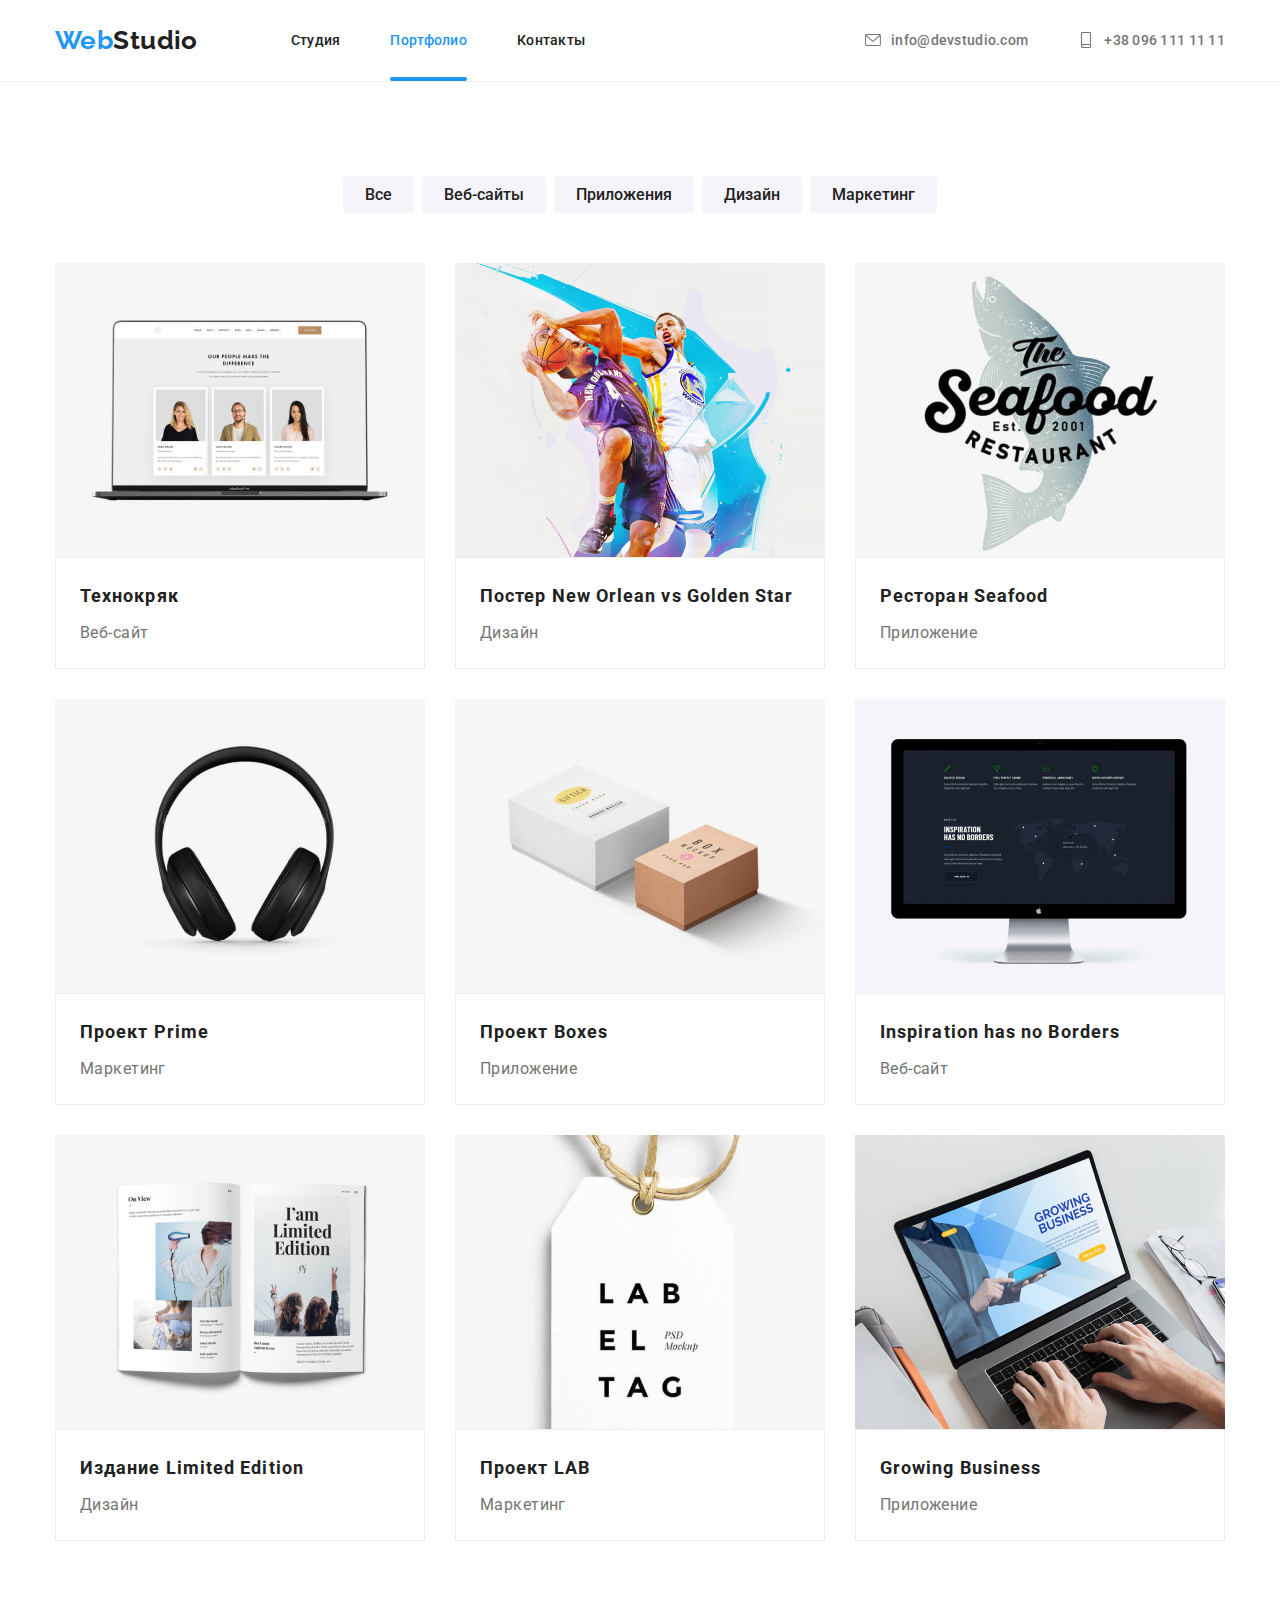
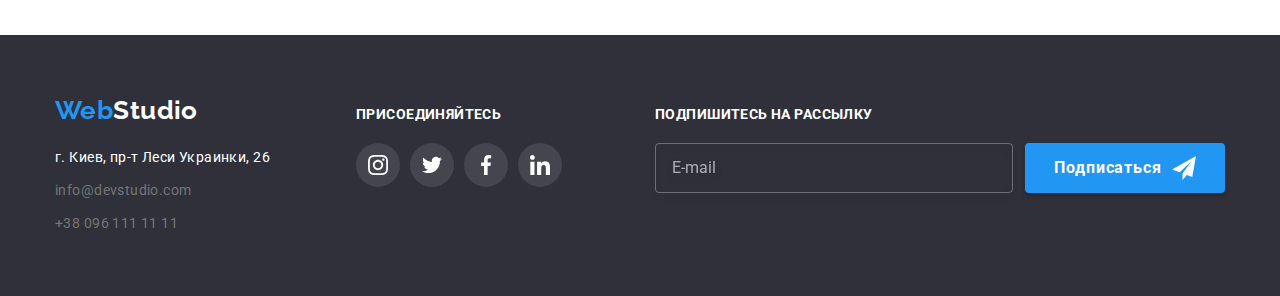
==== portfolio.html @ acbb009f "Prior work" ====
<!DOCTYPE html>
<html lang="ru">
<head>
    <meta charset="UTF-8">
    <meta http-equiv="X-UA-Compatible" content="IE=edge">
    <meta name="viewport" content="width=device-width, initial-scale=1.0">
    <link rel="stylesheet" href="https://cdnjs.cloudflare.com/ajax/libs/modern-normalize/1.0.0/modern-normalize.min.css" />
    <link href="https://fonts.googleapis.com/css2?family=Raleway:wght@700&family=Roboto:wght@400;500;700;900&display=swap" rel="stylesheet">
    <title> WebStudio - Portfolio </title>
    <link rel="stylesheet" href="./css/main.min.css" />
</head>
<body>
<!--Header-->
    <header class="section-header">
        <div class="header container">
            <nav class="navigation">
                <a class="navigation__logo" href="./index.html" lang="en">
                    <span class="navigation__logo--first">Web</span>Studio
                </a>
                <ul class="pages">
                    <li class="pages__item">
                        <a class="pages__link" href="./index.html"> Студия </a>
                    </li>
                    <li class="pages__item">
                        <a class="pages__link--active" href="./portfolio.html"> Портфолио </a>
                    </li>
                    <li class="pages__item">
                        <a class="pages__link" href=""> Контакты </a>
                    </li>
                </ul>
            </nav>
            <ul class="header-contacts">
                <li class="header-contacts__item">
                    <a class="header-contacts__link" href="mailto:info@devstudio.com">
                        <div class="header-contacts__thumb">
                            <svg class="header-contacts__icon">
                                <use href="./images/sprite.svg#envelope"></use>
                            </svg>
                        </div>
                        info@devstudio.com
                    </a>
                </li>
                <li class="header-contacts__item">
                    <a class="header-contacts__link" href="tel:+380961111111">
                        <div class="header-contacts__thumb">
                            <svg class="header-contacts__icon">
                                <use href="./images/sprite.svg#phone"></use>
                            </svg>
                        </div>
                        +38 096 111 11 11
                    </a>
                </li>
            </ul>
        </div>
    </header>
        <main>
<!--Filters-->
            <section class="section-filters">
                <div class="filters container">
                    <ul class="filters-list">
                        <li class="filters-list__item">
                            <button class="filters-list__button" type="button"> Все </button>
                        </li>
                        <li class="filters-list__item">
                            <button class="filters-list__button" type="button"> Веб-сайты </button>
                        </li>
                        <li class="filters-list__item">
                            <button class="filters-list__button" type="button"> Приложения </button>
                        </li>
                        <li class="filters-list__item">
                            <button class="filters-list__button" type="button"> Дизайн </button>
                        </li>
                        <li class="filters-list__item">
                            <button class="filters-list__button" type="button"> Маркетинг </button>
                        </li>
                    </ul>
<!--Examples-->
                    <h1 class="visually-hidden"> Наши работы </h1>
                    <ul class="examples-list">
                        <li class="examples-list__item">
                            <a class="examples-list__link" href="">
                                <div class="examples-list__img">
                                    <img src="./images/port1.jpg" alt="Пример веб-сайта">
                                    <p class="examples-list__explain"> Ресурс предлагает комплексные предложения с разным уровнем функционала и сервисов. Все это позволит посетителю получить
                                    исчерпывающие сведения о компании или частном лице. </p>
                                </div>
                                <div class="examples-list__text">
                                    <h2 class="examples-list__title"> Технокряк </h2>
                                    <p class="examples-list__sphere"> Веб-сайт </p>
                                </div>
                            </a>
                        </li>
                        <li class="examples-list__item">
                            <a class="examples-list__link" href="">
                                <div class="examples-list__img">
                                    <img src="./images/port2.jpg" alt="Пример веб-сайта">
                                    <p class="examples-list__explain"> Ресурс предлагает комплексные предложения с разным уровнем функционала и сервисов. Все это
                                        позволит посетителю получить исчерпывающие сведения о компании или частном лице. </p>
                                </div>
                                <div class="examples-list__text">
                                    <h2 class="examples-list__title"> Постер New Orlean vs Golden Star </h2>
                                    <p class="examples-list__sphere"> Дизайн </p>
                                </div>
                            </a>
                        </li>
                        <li class="examples-list__item">
                            <a class="examples-list__link" href="">
                                <div class="examples-list__img">
                                    <img src="./images/port3.jpg" alt="Пример веб-сайта">
                                    <p class="examples-list__explain"> Ресурс предлагает комплексные предложения с разным уровнем функционала и сервисов. Все это
                                        позволит посетителю получить исчерпывающие сведения о компании или частном лице. </p>
                                </div>
                                <div class="examples-list__text">
                                    <h2 class="examples-list__title"> Ресторан Seafood </h2>
                                    <p class="examples-list__sphere"> Приложение </p>
                                </div>
                            </a>
                        </li>
                        <li class="examples-list__item">
                            <a class="examples-list__link" href="">
                                <div class="examples-list__img">
                                    <img src="./images/port4.jpg" alt="Пример веб-сайта">
                                    <p class="examples-list__explain"> Ресурс предлагает комплексные предложения с разным уровнем функционала и сервисов. Все это
                                        позволит посетителю получить исчерпывающие сведения о компании или частном лице. </p>
                                </div>
                                <div class="examples-list__text">
                                    <h2 class="examples-list__title"> Проект Prime </h2>
                                    <p class="examples-list__sphere"> Маркетинг </p>
                                </div>
                            </a>
                        </li>
                        <li class="examples-list__item">
                            <a class="examples-list__link" href="">
                                <div class="examples-list__img">
                                    <img src="./images/port5.jpg" alt="Пример веб-сайта">
                                    <p class="examples-list__explain"> Ресурс предлагает комплексные предложения с разным уровнем функционала и сервисов. Все это
                                        позволит посетителю получить исчерпывающие сведения о компании или частном лице. </p>
                                </div>
                                <div class="examples-list__text">
                                    <h2 class="examples-list__title"> Проект Boxes </h2>
                                    <p class="examples-list__sphere"> Приложение </p>
                                </div>
                            </a>
                        </li>
                        <li class="examples-list__item">
                            <a class="examples-list__link" href="">
                                <div class="examples-list__img">
                                    <img src="./images/port6.jpg" alt="Пример веб-сайта">
                                    <p class="examples-list__explain"> Ресурс предлагает комплексные предложения с разным уровнем функционала и сервисов. Все это
                                        позволит посетителю получить исчерпывающие сведения о компании или частном лице. </p>
                                </div>
                                <div class="examples-list__text">
                                    <h2 class="examples-list__title"> Inspiration has no Borders </h2>
                                    <p class="examples-list__sphere"> Веб-сайт </p>
                                </div>
                            </a>
                        </li>
                        <li class="examples-list__item">
                            <a class="examples-list__link" href="">
                                <div class="examples-list__img">
                                    <img src="./images/port7.jpg" alt="Пример веб-сайта">
                                    <p class="examples-list__explain"> Ресурс предлагает комплексные предложения с разным уровнем функционала и сервисов. Все это
                                        позволит посетителю получить исчерпывающие сведения о компании или частном лице. </p>
                                </div>
                                <div class="examples-list__text">
                                    <h2 class="examples-list__title"> Издание Limited Edition </h2>
                                    <p class="examples-list__sphere"> Дизайн </p>
                                </div>
                            </a>
                        </li>
                        <li class="examples-list__item">
                            <a class="examples-list__link" href="">
                                <div class="examples-list__img">
                                    <img src="./images/port8.jpg" alt="Пример веб-сайта">
                                    <p class="examples-list__explain"> Ресурс предлагает комплексные предложения с разным уровнем функционала и сервисов. Все это
                                        позволит посетителю получить исчерпывающие сведения о компании или частном лице. </p>
                                </div>
                                <div class="examples-list__text">
                                    <h2 class="examples-list__title"> Проект LAB </h2>
                                    <p class="examples-list__sphere"> Маркетинг </p>
                                </div>
                            </a>
                        </li>
                        <li class="examples-list__item">
                            <a class="examples-list__link" href="">
                                <div class="examples-list__img">
                                    <img src="./images/port9.jpg" alt="Пример веб-сайта">
                                    <p class="examples-list__explain"> Ресурс предлагает комплексные предложения с разным уровнем функционала и сервисов. Все это
                                        позволит посетителю получить исчерпывающие сведения о компании или частном лице. </p>
                                </div>
                                <div class="examples-list__text">
                                    <h2 class="examples-list__title"> Growing Business </h2>
                                    <p class="examples-list__sphere"> Приложение </p>
                                </div>
                            </a>
                        </li>
                    </ul>
                </div>
            </section>
        </main>
<!--Footer-->
        <footer class="section-footer">
            <div class="footer container">
                <div class="footer-links">
                    <a class="footer-links__logo" href="./index.html" lang="en">
                        <span class="footer-links__logo--first">Web</span>Studio
                    </a>
                    <address class="addresses">
                        <ul class="addresses-list">
                            <li class="addresses-list__item">
                                <a class="addresses-list__phy-address" href="https://goo.gl/maps/mMr4c1XwCbGi9ZgB7"> г. Киев,
                                    пр-т Леси Украинки, 26 </a>
                            </li>
                            <li class="addresses-list__item">
                                <a class="addresses-list__address" href="mailto:info@devstudio.com"> info@devstudio.com </a>
                            </li>
                            <li class="addresses-list__item">
                                <a class="addresses-list__address" href="tel:+380961111111"> +38 096 111 11 11 </a>
                            </li>
                        </ul>
                    </address>
                </div>
                <div class="join">
                    <h2 class="join-title">
                        Присоединяйтесь
                    </h2>
                    <ul class="join-list">
                        <li class="join-list__item">
                            <a href="" class="join-list__link">
                                <svg class="join-list__icon" width="20px" height="20px">
                                    <use href="./images/sprite.svg#instagram-foot"></use>
                                </svg>
                            </a>
                        </li>
                        <li class="join-list__item">
                            <a href="" class="join-list__link">
                                <svg class="join-list__icon" width="20px" height="20px">
                                    <use href="./images/sprite.svg#twitter-foot"></use>
                                </svg>
                            </a>
                        </li>
                        <li class="join-list__item">
                            <a href="" class="join-list__link">
                                <svg class="join-list__icon" width="20px" height="20px">
                                    <use href="./images/sprite.svg#facebook-foot"></use>
                                </svg>
                            </a>
                        </li>
                        <li class="join-list__item">
                            <a href="" class="join-list__link">
                                <svg class="join-list__icon" width="20px" height="20px">
                                    <use href="./images/sprite.svg#linkedin-foot"></use>
                                </svg>
                            </a>
                        </li>
                    </ul>
                </div>
                <div class="subscribe">
                    <h2 class="subscribe-title">
                        Подпишитесь на рассылку
                    </h2>
                    <div class="subscribe-form">
                        <div class="subscribe-form__item">
                            <input class="subscribe-form__action" type="email" placeholder="E-mail">
                        </div>
                        <button class="subscribe-form__button" type="submit"> Подписаться </button>
                    </div>
                </div>
            </div>
        </footer>
</body>
</html>
---- css/main.min.css ----
body{font-family:"Roboto", sans-serif;color:#212121;background-color:#ffffff;font-size:14px;letter-spacing:0.03em}h1,h2,h3,h4,h5,h6,p,address{margin:0;padding:0}img{display:block;max-width:100%;height:auto}ul{list-style-type:none;margin:0;padding:0}a{text-decoration:none}.container{width:1200px;margin-left:auto;margin-right:auto;padding-left:15px;padding-right:15px}.visually-hidden{position:absolute;width:1px;height:1px;margin:-1px;border:0;padding:0;white-space:nowrap;-webkit-clip-path:inset(100%);clip-path:inset(100%);clip:rect(0 0 0 0);overflow:hidden}.section-header{border-bottom:1px #ececec solid}.header{display:-webkit-box;display:-ms-flexbox;display:flex;-webkit-box-align:center;-ms-flex-align:center;align-items:center}.navigation{display:-webkit-box;display:-ms-flexbox;display:flex;-webkit-box-align:center;-ms-flex-align:center;align-items:center;-webkit-box-pack:justify;-ms-flex-pack:justify;justify-content:space-between}.navigation__logo{font-family:"Raleway", sans-serif;font-weight:700;font-size:26px;line-height:1.2;color:#212121;margin-right:93px}.navigation__logo--first{color:#2196f3}.pages{font-weight:500;line-height:1.2;letter-spacing:0.02em;color:#212121;list-style-type:none;display:-webkit-box;display:-ms-flexbox;display:flex}.pages__item:not(:last-child){margin-right:50px}.pages__link{position:relative;display:block;color:#212121;padding:32px 0;-webkit-transition:color 250ms cubic-bezier(0.4, 0, 0.2, 1);transition:color 250ms cubic-bezier(0.4, 0, 0.2, 1)}.pages__link:hover,.pages__link:focus,.pages__link:active{color:#2196f3}.pages__link--active{position:relative;display:block;color:#2196f3;padding:32px 0;-webkit-transition:color 250ms cubic-bezier(0.4, 0, 0.2, 1);transition:color 250ms cubic-bezier(0.4, 0, 0.2, 1)}.pages__link--active::after{content:"";position:absolute;bottom:0;display:block;width:100%;height:4px;background:#2196f3;border-radius:2px}.header-contacts{display:-webkit-box;display:-ms-flexbox;display:flex;margin-left:auto;-webkit-box-align:center;-ms-flex-align:center;align-items:center}.header-contacts__item{display:-webkit-box;display:-ms-flexbox;display:flex}.header-contacts__item:not(:first-child){margin-left:50px}.header-contacts__link{display:-webkit-box;display:-ms-flexbox;display:flex;font-weight:500;line-height:1.2;letter-spacing:0.02em;color:#757575;text-decoration:none;list-style-type:none;-webkit-transition:color 250ms cubic-bezier(0.4, 0, 0.2, 1);transition:color 250ms cubic-bezier(0.4, 0, 0.2, 1)}.header-contacts__link:hover,.header-contacts__link:focus{color:#2196f3}.header-contacts__thumb{width:16px;height:16px;margin-right:10px}.header-contacts__icon{width:16px;height:16px;fill:#757575;-webkit-transition:fill 250ms cubic-bezier(0.4, 0, 0.2, 1);transition:fill 250ms cubic-bezier(0.4, 0, 0.2, 1)}.header-contacts__link:hover .header-contacts__icon,.header-contacts__link:focus .header-contacts__icon{fill:#2196f3}.section-hero{background:#2f303a;margin-left:auto;margin-right:auto;padding-top:200px;padding-bottom:200px;background-image:-webkit-gradient(linear, left top, right top, from(rgba(47,48,58,0.4)), to(rgba(47,48,58,0.4))),url(../images/hero_background.jpg);background-image:linear-gradient(to right, rgba(47,48,58,0.4), rgba(47,48,58,0.4)),url(../images/hero_background.jpg);background-repeat:no-repeat;background-size:cover;background-position:center;height:600px;max-width:1600px}.hero{text-align:center}.hero-title{font-weight:900;font-size:44px;width:696px;margin-left:auto;margin-right:auto;line-height:1.3;letter-spacing:0.06em;text-transform:uppercase;color:#fff;margin-bottom:30px}.hero-button{padding:10px 32px;font-weight:700;font-size:16px;line-height:1.8;text-align:center;letter-spacing:0.06em;-webkit-box-shadow:0px 4px 4px rgba(0,0,0,0.15);box-shadow:0px 4px 4px rgba(0,0,0,0.15);border-radius:4px;border:0;color:#fff;background:#2196f3;cursor:pointer;-webkit-transition:background-color 250ms cubic-bezier(0.4, 0, 0.2, 1);transition:background-color 250ms cubic-bezier(0.4, 0, 0.2, 1)}.hero-button:hover,.hero-button:focus{background-color:#188ce8}.section-advantages{padding-top:94px;padding-bottom:94px}.advantages{padding-bottom:0}.features{display:-webkit-box;display:-ms-flexbox;display:flex;-webkit-box-pack:justify;-ms-flex-pack:justify;justify-content:space-between}.features__title{font-weight:700;font-size:14px;line-height:1.1;text-transform:uppercase;color:#212121;margin-bottom:10px}.features__explain{line-height:1.7;color:#757575}.features__thumb{width:270px;height:120px;background:#f5f4fa;border-radius:4px;margin-bottom:30px;padding:25px 100px}.features__icon{width:70px;height:70px}.features__item{width:270px}.features__item:not(:last-child){margin-right:30px}.section-activities{padding-bottom:94px}.activities-title{font-weight:700;font-size:36px;line-height:1.2;text-align:center;color:#212121;margin-bottom:50px}.activities-examples{display:-webkit-box;display:-ms-flexbox;display:flex;-webkit-box-pack:justify;-ms-flex-pack:justify;justify-content:space-between;z-index:1}.activities-examples__thumb{position:relative;display:-webkit-box;display:-ms-flexbox;display:flex;-webkit-box-align:end;-ms-flex-align:end;align-items:flex-end}.activities-examples__text{position:absolute;left:0;bottom:0;display:-webkit-box;display:-ms-flexbox;display:flex;-webkit-box-align:center;-ms-flex-align:center;align-items:center;-webkit-box-pack:center;-ms-flex-pack:center;justify-content:center;width:100%;height:70px;font-weight:700;font-size:14px;line-height:1.14;text-align:center;text-transform:uppercase;color:#fff;background:rgba(47,48,58,0.8)}.section-team{background:#f5f4fa;padding-top:94px;padding-bottom:94px}.team-title{font-weight:700;font-size:36px;line-height:1.2;text-align:center;color:#212121;margin-bottom:50px}.team-list{display:-webkit-box;display:-ms-flexbox;display:flex;-webkit-box-pack:center;-ms-flex-pack:center;justify-content:center}.team-list__item{background:#fff;-webkit-box-shadow:0px 1px 3px rgba(0,0,0,0.12),0px 1px 1px rgba(0,0,0,0.14),0px 2px 1px rgba(0,0,0,0.2);box-shadow:0px 1px 3px rgba(0,0,0,0.12),0px 1px 1px rgba(0,0,0,0.14),0px 2px 1px rgba(0,0,0,0.2);border-radius:0px 0px 4px 4px;width:270px}.team-list__item:not(:last-child){margin-right:30px}.team-list__info{padding-top:30px;padding-bottom:30px}.team-list__name{font-weight:500;font-size:16px;line-height:1.2;text-align:center;color:#212121;margin-bottom:10px}.team-list__position{font-size:16px;line-height:1.2;text-align:center;color:#757575;margin-bottom:16px}.team-list__socials{display:-webkit-box;display:-ms-flexbox;display:flex;-webkit-box-pack:center;-ms-flex-pack:center;justify-content:center}.member-socials__item{width:44px;height:44px}.member-socials__item:not(:last-child){margin-right:10px}.member-socials__link{display:-webkit-box;display:-ms-flexbox;display:flex;width:44px;height:44px;border-radius:50%;-webkit-box-align:center;-ms-flex-align:center;align-items:center;-webkit-box-pack:center;-ms-flex-pack:center;justify-content:center;-webkit-transition:background-color 250ms cubic-bezier(0.4, 0, 0.2, 1);transition:background-color 250ms cubic-bezier(0.4, 0, 0.2, 1)}.member-socials__link:hover,.member-socials__link:focus{background-color:#2196f3}.member-socials__icon{fill:#afb1b8;-webkit-transition:fill 250ms cubic-bezier(0.4, 0, 0.2, 1);transition:fill 250ms cubic-bezier(0.4, 0, 0.2, 1)}.member-socials__link:hover .member-socials__icon,.member-socials__link:focus .member-socials__icon{fill:#fff}.section-clients{margin-left:auto;margin-right:auto;padding-top:94px;padding-bottom:94px}.clients-title{font-weight:700;font-size:36px;line-height:42px;text-align:center;color:#212121;margin-bottom:50px}.clients-list{display:-webkit-box;display:-ms-flexbox;display:flex}.clients-list__item{width:170px;height:92px;display:-webkit-box;display:-ms-flexbox;display:flex;-webkit-box-align:center;-ms-flex-align:center;align-items:center;-webkit-box-pack:center;-ms-flex-pack:center;justify-content:center}.clients-list__item:not(:last-child){margin-right:30px}.clients-list__link{display:-webkit-box;display:-ms-flexbox;display:flex;-webkit-box-align:center;-ms-flex-align:center;align-items:center;-webkit-box-pack:center;-ms-flex-pack:center;justify-content:center;width:100%;height:100%;border:1px solid #afb1b8;border-radius:4px;-webkit-transition:border-color 250ms cubic-bezier(0.4, 0, 0.2, 1);transition:border-color 250ms cubic-bezier(0.4, 0, 0.2, 1)}.clients-list__link:hover,.clients-list__link:focus{border-color:#2196f3;cursor:pointer}.clients-list__icon{width:106px;height:60px;fill:#afb1b8;-webkit-transition:fill 250ms cubic-bezier(0.4, 0, 0.2, 1);transition:fill 250ms cubic-bezier(0.4, 0, 0.2, 1)}.clients-list__link:hover .clients-list__icon,.clients-list__icon .clients-list__link:focus{fill:#2196f3}.section-footer{background:#2f303a;padding-top:60px;padding-bottom:60px}.footer{display:-webkit-box;display:-ms-flexbox;display:flex;-webkit-box-align:baseline;-ms-flex-align:baseline;align-items:baseline}.footer-links__logo{font-family:"Raleway", sans-serif;font-style:normal;font-weight:700;font-size:26px;line-height:1.2;color:#fff;text-decoration:none}.footer-links__logo--first{color:#2196f3}.addresses{font-style:normal;margin-top:20px;width:231px}.addresses-list__item:not(:last-child){margin-bottom:9px}.addresses-list__phy-address{line-height:1.7;color:#fff;-webkit-transition:color 250ms cubic-bezier(0.4, 0, 0.2, 1);transition:color 250ms cubic-bezier(0.4, 0, 0.2, 1)}.addresses-list__phy-address:hover,.addresses-list__phy-address:focus{color:#2196f3}.addresses-list__address{line-height:1.7;color:#757575;-webkit-transition:color 250ms cubic-bezier(0.4, 0, 0.2, 1);transition:color 250ms cubic-bezier(0.4, 0, 0.2, 1)}.addresses-list__address:hover,.addresses-list__address:focus{color:#2196f3}.join{margin-left:70px}.join-title{color:#fff;font-weight:700;font-size:14px;line-height:1.14;text-transform:uppercase}.join-list{display:-webkit-box;display:-ms-flexbox;display:flex;-webkit-box-align:center;-ms-flex-align:center;align-items:center;margin-top:20px}.join-list__item:not(:last-child){margin-right:10px}.join-list__link{display:-webkit-box;display:-ms-flexbox;display:flex;-webkit-box-align:center;-ms-flex-align:center;align-items:center;-webkit-box-pack:center;-ms-flex-pack:center;justify-content:center;width:44px;height:44px;background:rgba(255,255,255,0.1);border-radius:50%;-webkit-transition:background-color 250ms cubic-bezier(0.4, 0, 0.2, 1);transition:background-color 250ms cubic-bezier(0.4, 0, 0.2, 1)}.join-list__link:hover,.join-list__link:focus{background-color:#2196f3}.subscribe{margin-left:auto}.subscribe-title{margin-bottom:20px;color:#fff;font-weight:700;font-size:14px;line-height:1.14;text-transform:uppercase}.subscribe-form{display:-webkit-box;display:-ms-flexbox;display:flex}.subscribe-form__action{width:358px;height:50px;padding:15px 16px;color:#fff;border:1px solid rgba(255,255,255,0.3);-webkit-filter:drop-shadow(0px 4px 4px rgba(0,0,0,0.15));filter:drop-shadow(0px 4px 4px rgba(0,0,0,0.15));border-radius:4px;background-color:transparent;-webkit-transition:border-color 250ms cubic-bezier(0.4, 0, 0.2, 1);transition:border-color 250ms cubic-bezier(0.4, 0, 0.2, 1)}.subscribe-form__action:hover,.subscribe-form__action:focus{outline:none;border-color:#fff}.subscribe-form__action::-webkit-input-placeholder{font-weight:400;font-size:16px;line-height:1.25;color:rgba(255,255,255,0.6)}.subscribe-form__action:-ms-input-placeholder{font-weight:400;font-size:16px;line-height:1.25;color:rgba(255,255,255,0.6)}.subscribe-form__action::-ms-input-placeholder{font-weight:400;font-size:16px;line-height:1.25;color:rgba(255,255,255,0.6)}.subscribe-form__action::placeholder{font-weight:400;font-size:16px;line-height:1.25;color:rgba(255,255,255,0.6)}.subscribe-form__button{display:-webkit-box;display:-ms-flexbox;display:flex;-webkit-box-align:center;-ms-flex-align:center;align-items:center;-webkit-box-pack:center;-ms-flex-pack:center;justify-content:center;width:200px;margin-left:12px;font-weight:700;cursor:pointer;font-size:16px;line-height:1.87;letter-spacing:0.06em;color:#fff;background:#2196f3;-webkit-box-shadow:0px 4px 4px rgba(0,0,0,0.15);box-shadow:0px 4px 4px rgba(0,0,0,0.15);border-radius:4px;border-color:transparent;-webkit-transition:background-color 250ms cubic-bezier(0.4, 0, 0.2, 1);transition:background-color 250ms cubic-bezier(0.4, 0, 0.2, 1)}.subscribe-form__button::after{content:"";width:24px;height:24px;margin-left:10px;background-image:url(../images/subscribe-icon.svg)}.subscribe-form__button:hover,.subscribe-form__button:focus{background-color:#188ce8}.section-filters{padding-top:94px;padding-bottom:94px}.filters-list{display:-webkit-box;display:-ms-flexbox;display:flex;-webkit-box-pack:center;-ms-flex-pack:center;justify-content:center;margin-bottom:50px}.filters-list__item:not(:last-child){margin-right:8px}.filters-list__button{background:#f5f4fa;border-radius:4px;cursor:pointer;width:auto;font-weight:500;font-size:16px;line-height:1.6;text-align:center;color:#212121;padding:6px 22px;border:0;display:block;-webkit-transition:background-color 250ms cubic-bezier(0.4, 0, 0.2, 1),color 250ms cubic-bezier(0.4, 0, 0.2, 1),-webkit-box-shadow 250ms cubic-bezier(0.4, 0, 0.2, 1);transition:background-color 250ms cubic-bezier(0.4, 0, 0.2, 1),color 250ms cubic-bezier(0.4, 0, 0.2, 1),-webkit-box-shadow 250ms cubic-bezier(0.4, 0, 0.2, 1);transition:background-color 250ms cubic-bezier(0.4, 0, 0.2, 1),color 250ms cubic-bezier(0.4, 0, 0.2, 1),box-shadow 250ms cubic-bezier(0.4, 0, 0.2, 1);transition:background-color 250ms cubic-bezier(0.4, 0, 0.2, 1),color 250ms cubic-bezier(0.4, 0, 0.2, 1),box-shadow 250ms cubic-bezier(0.4, 0, 0.2, 1),-webkit-box-shadow 250ms cubic-bezier(0.4, 0, 0.2, 1)}.filters-list__button:hover,.filters-list__button:focus{background-color:#2196f3;color:#fff;-webkit-box-shadow:0px 3px 1px rgba(0,0,0,0.1),0px 1px 2px rgba(0,0,0,0.08),0px 2px 2px rgba(0,0,0,0.12);box-shadow:0px 3px 1px rgba(0,0,0,0.1),0px 1px 2px rgba(0,0,0,0.08),0px 2px 2px rgba(0,0,0,0.12)}.examples-list{padding:0;margin:0;list-style:none;display:-webkit-box;display:-ms-flexbox;display:flex;-ms-flex-wrap:wrap;flex-wrap:wrap;margin-right:calc(-1 * 30px);margin-bottom:calc(-1 * 30px)}.examples-list__item{background:#fff;-ms-flex-preferred-size:calc(100% / 3 - 30px);flex-basis:calc(100% / 3 - 30px);margin-right:30px;margin-bottom:30px}.examples-list__title{font-weight:700;font-size:18px;line-height:2;letter-spacing:0.06em;color:#212121;margin-bottom:4px}.examples-list__sphere{font-size:16px;line-height:1.87;color:#757575}.examples-list__img{display:block;position:relative;overflow:hidden}.examples-list__text{padding:20px 24px;border:1px solid #eeeeee}.examples-list__link{display:inline-block}.examples-list__link:hover,.examples-list__link:focus{-webkit-box-shadow:0px 1px 1px rgba(0,0,0,0.12),0px 4px 4px rgba(0,0,0,0.06),1px 4px 6px rgba(0,0,0,0.16);box-shadow:0px 1px 1px rgba(0,0,0,0.12),0px 4px 4px rgba(0,0,0,0.06),1px 4px 6px rgba(0,0,0,0.16)}.examples-list__explain{position:absolute;display:inline-block;width:100%;height:100%;padding:63px 24px;font-weight:400;font-size:18px;line-height:28px;color:#fff;opacity:0;-webkit-transition:opacity 250ms cubic-bezier(0.4, 0, 0.2, 1),background-color 250ms cubic-bezier(0.4, 0, 0.2, 1),-webkit-transform 250ms cubic-bezier(0.4, 0, 0.2, 1);transition:opacity 250ms cubic-bezier(0.4, 0, 0.2, 1),background-color 250ms cubic-bezier(0.4, 0, 0.2, 1),-webkit-transform 250ms cubic-bezier(0.4, 0, 0.2, 1);transition:opacity 250ms cubic-bezier(0.4, 0, 0.2, 1),background-color 250ms cubic-bezier(0.4, 0, 0.2, 1),transform 250ms cubic-bezier(0.4, 0, 0.2, 1);transition:opacity 250ms cubic-bezier(0.4, 0, 0.2, 1),background-color 250ms cubic-bezier(0.4, 0, 0.2, 1),transform 250ms cubic-bezier(0.4, 0, 0.2, 1),-webkit-transform 250ms cubic-bezier(0.4, 0, 0.2, 1)}.examples-list__link:hover .examples-list__explain,.examples-list__link:focus .examples-list__explain{opacity:1;background-color:rgba(33,150,243,0.9);-webkit-transform:translateY(-100%);transform:translateY(-100%)}.backdrop{position:fixed;top:0;left:0;width:100%;height:100%;background:rgba(0,0,0,0.2);z-index:2;-webkit-transition:250ms cubic-bezier(0.4, 0, 0.2, 1);transition:250ms cubic-bezier(0.4, 0, 0.2, 1)}.backdrop.is-hidden{opacity:0;pointer-events:none}.modal{position:absolute;top:50%;left:50%;display:-webkit-box;display:-ms-flexbox;display:flex;-webkit-box-pack:center;-ms-flex-pack:center;justify-content:center;-webkit-transform:translate(-50%, -50%);transform:translate(-50%, -50%);width:528px;height:581px;padding:40px;background:#fff;-webkit-box-shadow:0px 1px 3px rgba(0,0,0,0.12),0px 1px 1px rgba(0,0,0,0.14),0px 2px 1px rgba(0,0,0,0.2);box-shadow:0px 1px 3px rgba(0,0,0,0.12),0px 1px 1px rgba(0,0,0,0.14),0px 2px 1px rgba(0,0,0,0.2);border-radius:4px}.modal-close{position:absolute;top:8px;right:8px;display:-webkit-box;display:-ms-flexbox;display:flex;width:30px;height:30px;-webkit-box-align:center;-ms-flex-align:center;align-items:center;-webkit-box-pack:center;-ms-flex-pack:center;justify-content:center;padding:0;background:#fff;border:1px solid rgba(0,0,0,0.1);border-radius:50%;cursor:pointer}.modal-close__icon{width:18px;height:18px;fill:#000000;-webkit-transition:fill 250ms cubic-bezier(0.4, 0, 0.2, 1);transition:fill 250ms cubic-bezier(0.4, 0, 0.2, 1)}.modal-close:hover .modal-close__icon,.modal-close:focus .modal-close__icon{fill:#2196f3}.modal-form__title{margin-bottom:12px;font-weight:700;font-size:20px;line-height:23px;text-align:center;color:#212121}.modal-form__list{margin-bottom:30px}.modal-form__label{margin-bottom:4px;font-weight:400;font-size:12px;line-height:14px;letter-spacing:0.01em;color:#757575}.modal-form__field{position:relative}.modal-form__item{display:-webkit-box;display:-ms-flexbox;display:flex;-webkit-box-orient:vertical;-webkit-box-direction:normal;-ms-flex-direction:column;flex-direction:column;margin-bottom:10px}.modal-form__item.comment{margin-bottom:20px}.modal-form__input{padding:12px 42px;height:40px;width:100%;border:1px solid rgba(33,33,33,0.2);border-radius:4px;-webkit-transition:border-color 250ms cubic-bezier(0.4, 0, 0.2, 1);transition:border-color 250ms cubic-bezier(0.4, 0, 0.2, 1)}.modal-form__input:hover,.modal-form__input:focus{outline:none;border-color:#2196f3}.modal-form__icon{position:absolute;width:18px;height:18px;left:12px;top:50%;-webkit-transform:translateY(-50%);transform:translateY(-50%);-webkit-transition:fill 250ms cubic-bezier(0.4, 0, 0.2, 1);transition:fill 250ms cubic-bezier(0.4, 0, 0.2, 1)}.modal-form__item:focus-within .modal-form__icon,.modal-form__item:hover .modal-form__icon{fill:#2196f3}.modal-form__textarea{resize:none;width:100%;height:120px;padding:12px 16px;border:1px solid rgba(33,33,33,0.2);border-radius:4px;-webkit-transition:border-color 250ms cubic-bezier(0.4, 0, 0.2, 1);transition:border-color 250ms cubic-bezier(0.4, 0, 0.2, 1)}.modal-form__textarea:hover,.modal-form__textarea:focus{outline:none;border-color:#2196f3}.modal-form__textarea::-webkit-input-placeholder{font-weight:400;font-size:12px;line-height:14px;letter-spacing:0.01em;color:rgba(117,117,117,0.5)}.modal-form__textarea:-ms-input-placeholder{font-weight:400;font-size:12px;line-height:14px;letter-spacing:0.01em;color:rgba(117,117,117,0.5)}.modal-form__textarea::-ms-input-placeholder{font-weight:400;font-size:12px;line-height:14px;letter-spacing:0.01em;color:rgba(117,117,117,0.5)}.modal-form__textarea::placeholder{font-weight:400;font-size:12px;line-height:14px;letter-spacing:0.01em;color:rgba(117,117,117,0.5)}.modal-permition{display:-webkit-box;display:-ms-flexbox;display:flex;-webkit-box-align:center;-ms-flex-align:center;align-items:center}.modal-permition__label{display:-webkit-box;display:-ms-flexbox;display:flex;-webkit-box-align:center;-ms-flex-align:center;align-items:center;cursor:pointer}.modal-permition__checkbox{position:absolute;-webkit-appearance:none;-moz-appearance:none;appearance:none}.modal-permition__policy{margin-left:7px;font-weight:400;font-size:14px;line-height:24px;color:#757575}.modal-permition__link{color:#2196f3;text-decoration:underline}.modal-permition__icon{display:block;width:16px;height:15px;border:2px solid #212121;border-radius:2px;cursor:pointer;-webkit-transition:border-color 250ms cubic-bezier(0.4, 0, 0.2, 1);transition:border-color 250ms cubic-bezier(0.4, 0, 0.2, 1)}.modal-permition__checkbox:hover+.modal-permition__icon,.modal-permition__checkbox:focus+.modal-permition__icon{border-color:#2196f3}.modal-permition__checkbox:checked+.modal-permition__icon{background-color:#2196f3;background-image:url(../images/checkbox-icon.svg);background-repeat:no-repeat;background-position:center;background-size:contain;background-origin:border-box;border-color:transparent}.modal-submit{display:-webkit-box;display:-ms-flexbox;display:flex;-webkit-box-align:center;-ms-flex-align:center;align-items:center;-webkit-box-pack:center;-ms-flex-pack:center;justify-content:center;margin-left:auto;margin-right:auto;padding:0;width:200px;height:50px;cursor:pointer;background:#2196f3;-webkit-box-shadow:0px 4px 4px rgba(0,0,0,0.15);box-shadow:0px 4px 4px rgba(0,0,0,0.15);border-radius:4px;border-color:transparent;font-weight:700;font-size:16px;line-height:30px;letter-spacing:0.06em;color:#fff;-webkit-transition:background-color 250ms cubic-bezier(0.4, 0, 0.2, 1);transition:background-color 250ms cubic-bezier(0.4, 0, 0.2, 1)}.modal-submit:hover,.modal-submit:focus{background-color:#188ce8}
/*# sourceMappingURL=main.min.css.map */
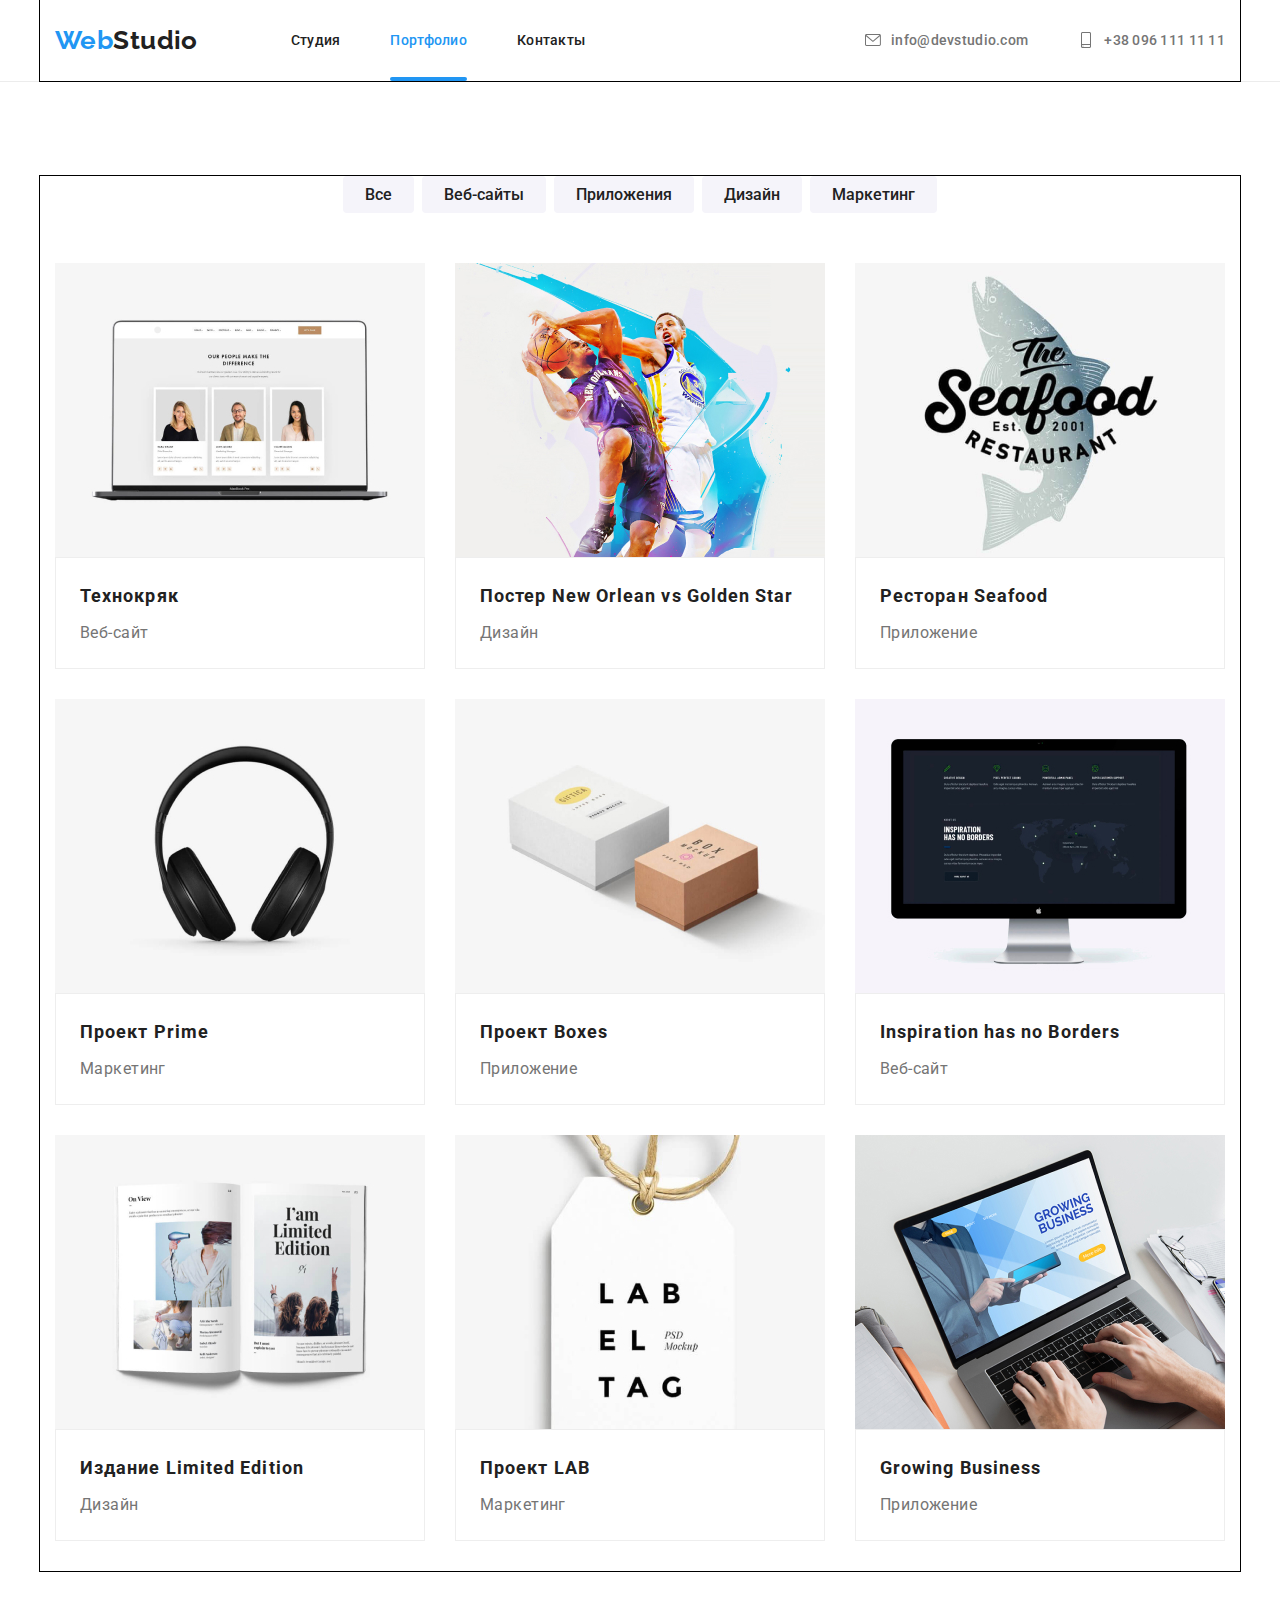
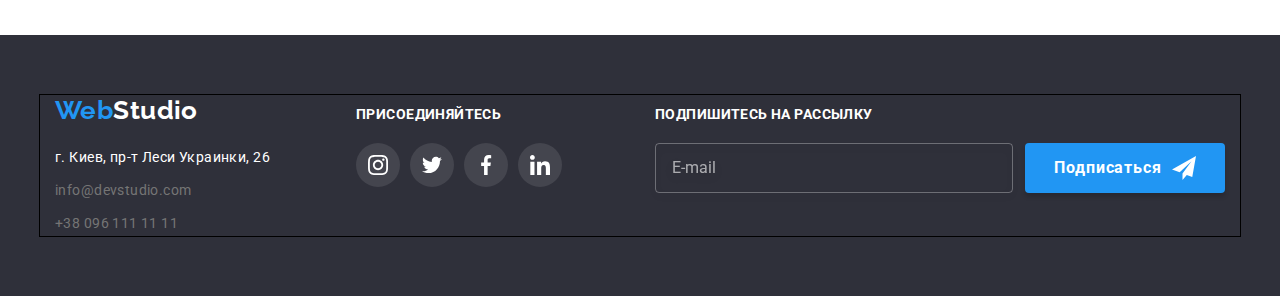
==== commit ea39fb47: "start of adoptation" ====
--- a/portfolio.html
+++ b/portfolio.html
@@ -6,8 +6,9 @@
     <meta name="viewport" content="width=device-width, initial-scale=1.0">
     <link rel="stylesheet" href="https://cdnjs.cloudflare.com/ajax/libs/modern-normalize/1.0.0/modern-normalize.min.css" />
     <link href="https://fonts.googleapis.com/css2?family=Raleway:wght@700&family=Roboto:wght@400;500;700;900&display=swap" rel="stylesheet">
+    <link rel="stylesheet" href="./css/main.min.css" />
+    <meta name="viewport" content="width=device-width, initial-scale=1.0" />
     <title> WebStudio - Portfolio </title>
-    <link rel="stylesheet" href="./css/main.min.css" />
 </head>
 <body>
 <!--Header-->
--- a/css/main.min.css
+++ b/css/main.min.css
@@ -1,2 +1,2 @@
-body{font-family:"Roboto", sans-serif;color:#212121;background-color:#ffffff;font-size:14px;letter-spacing:0.03em}h1,h2,h3,h4,h5,h6,p,address{margin:0;padding:0}img{display:block;max-width:100%;height:auto}ul{list-style-type:none;margin:0;padding:0}a{text-decoration:none}.container{width:1200px;margin-left:auto;margin-right:auto;padding-left:15px;padding-right:15px}.visually-hidden{position:absolute;width:1px;height:1px;margin:-1px;border:0;padding:0;white-space:nowrap;-webkit-clip-path:inset(100%);clip-path:inset(100%);clip:rect(0 0 0 0);overflow:hidden}.section-header{border-bottom:1px #ececec solid}.header{display:-webkit-box;display:-ms-flexbox;display:flex;-webkit-box-align:center;-ms-flex-align:center;align-items:center}.navigation{display:-webkit-box;display:-ms-flexbox;display:flex;-webkit-box-align:center;-ms-flex-align:center;align-items:center;-webkit-box-pack:justify;-ms-flex-pack:justify;justify-content:space-between}.navigation__logo{font-family:"Raleway", sans-serif;font-weight:700;font-size:26px;line-height:1.2;color:#212121;margin-right:93px}.navigation__logo--first{color:#2196f3}.pages{font-weight:500;line-height:1.2;letter-spacing:0.02em;color:#212121;list-style-type:none;display:-webkit-box;display:-ms-flexbox;display:flex}.pages__item:not(:last-child){margin-right:50px}.pages__link{position:relative;display:block;color:#212121;padding:32px 0;-webkit-transition:color 250ms cubic-bezier(0.4, 0, 0.2, 1);transition:color 250ms cubic-bezier(0.4, 0, 0.2, 1)}.pages__link:hover,.pages__link:focus,.pages__link:active{color:#2196f3}.pages__link--active{position:relative;display:block;color:#2196f3;padding:32px 0;-webkit-transition:color 250ms cubic-bezier(0.4, 0, 0.2, 1);transition:color 250ms cubic-bezier(0.4, 0, 0.2, 1)}.pages__link--active::after{content:"";position:absolute;bottom:0;display:block;width:100%;height:4px;background:#2196f3;border-radius:2px}.header-contacts{display:-webkit-box;display:-ms-flexbox;display:flex;margin-left:auto;-webkit-box-align:center;-ms-flex-align:center;align-items:center}.header-contacts__item{display:-webkit-box;display:-ms-flexbox;display:flex}.header-contacts__item:not(:first-child){margin-left:50px}.header-contacts__link{display:-webkit-box;display:-ms-flexbox;display:flex;font-weight:500;line-height:1.2;letter-spacing:0.02em;color:#757575;text-decoration:none;list-style-type:none;-webkit-transition:color 250ms cubic-bezier(0.4, 0, 0.2, 1);transition:color 250ms cubic-bezier(0.4, 0, 0.2, 1)}.header-contacts__link:hover,.header-contacts__link:focus{color:#2196f3}.header-contacts__thumb{width:16px;height:16px;margin-right:10px}.header-contacts__icon{width:16px;height:16px;fill:#757575;-webkit-transition:fill 250ms cubic-bezier(0.4, 0, 0.2, 1);transition:fill 250ms cubic-bezier(0.4, 0, 0.2, 1)}.header-contacts__link:hover .header-contacts__icon,.header-contacts__link:focus .header-contacts__icon{fill:#2196f3}.section-hero{background:#2f303a;margin-left:auto;margin-right:auto;padding-top:200px;padding-bottom:200px;background-image:-webkit-gradient(linear, left top, right top, from(rgba(47,48,58,0.4)), to(rgba(47,48,58,0.4))),url(../images/hero_background.jpg);background-image:linear-gradient(to right, rgba(47,48,58,0.4), rgba(47,48,58,0.4)),url(../images/hero_background.jpg);background-repeat:no-repeat;background-size:cover;background-position:center;height:600px;max-width:1600px}.hero{text-align:center}.hero-title{font-weight:900;font-size:44px;width:696px;margin-left:auto;margin-right:auto;line-height:1.3;letter-spacing:0.06em;text-transform:uppercase;color:#fff;margin-bottom:30px}.hero-button{padding:10px 32px;font-weight:700;font-size:16px;line-height:1.8;text-align:center;letter-spacing:0.06em;-webkit-box-shadow:0px 4px 4px rgba(0,0,0,0.15);box-shadow:0px 4px 4px rgba(0,0,0,0.15);border-radius:4px;border:0;color:#fff;background:#2196f3;cursor:pointer;-webkit-transition:background-color 250ms cubic-bezier(0.4, 0, 0.2, 1);transition:background-color 250ms cubic-bezier(0.4, 0, 0.2, 1)}.hero-button:hover,.hero-button:focus{background-color:#188ce8}.section-advantages{padding-top:94px;padding-bottom:94px}.advantages{padding-bottom:0}.features{display:-webkit-box;display:-ms-flexbox;display:flex;-webkit-box-pack:justify;-ms-flex-pack:justify;justify-content:space-between}.features__title{font-weight:700;font-size:14px;line-height:1.1;text-transform:uppercase;color:#212121;margin-bottom:10px}.features__explain{line-height:1.7;color:#757575}.features__thumb{width:270px;height:120px;background:#f5f4fa;border-radius:4px;margin-bottom:30px;padding:25px 100px}.features__icon{width:70px;height:70px}.features__item{width:270px}.features__item:not(:last-child){margin-right:30px}.section-activities{padding-bottom:94px}.activities-title{font-weight:700;font-size:36px;line-height:1.2;text-align:center;color:#212121;margin-bottom:50px}.activities-examples{display:-webkit-box;display:-ms-flexbox;display:flex;-webkit-box-pack:justify;-ms-flex-pack:justify;justify-content:space-between;z-index:1}.activities-examples__thumb{position:relative;display:-webkit-box;display:-ms-flexbox;display:flex;-webkit-box-align:end;-ms-flex-align:end;align-items:flex-end}.activities-examples__text{position:absolute;left:0;bottom:0;display:-webkit-box;display:-ms-flexbox;display:flex;-webkit-box-align:center;-ms-flex-align:center;align-items:center;-webkit-box-pack:center;-ms-flex-pack:center;justify-content:center;width:100%;height:70px;font-weight:700;font-size:14px;line-height:1.14;text-align:center;text-transform:uppercase;color:#fff;background:rgba(47,48,58,0.8)}.section-team{background:#f5f4fa;padding-top:94px;padding-bottom:94px}.team-title{font-weight:700;font-size:36px;line-height:1.2;text-align:center;color:#212121;margin-bottom:50px}.team-list{display:-webkit-box;display:-ms-flexbox;display:flex;-webkit-box-pack:center;-ms-flex-pack:center;justify-content:center}.team-list__item{background:#fff;-webkit-box-shadow:0px 1px 3px rgba(0,0,0,0.12),0px 1px 1px rgba(0,0,0,0.14),0px 2px 1px rgba(0,0,0,0.2);box-shadow:0px 1px 3px rgba(0,0,0,0.12),0px 1px 1px rgba(0,0,0,0.14),0px 2px 1px rgba(0,0,0,0.2);border-radius:0px 0px 4px 4px;width:270px}.team-list__item:not(:last-child){margin-right:30px}.team-list__info{padding-top:30px;padding-bottom:30px}.team-list__name{font-weight:500;font-size:16px;line-height:1.2;text-align:center;color:#212121;margin-bottom:10px}.team-list__position{font-size:16px;line-height:1.2;text-align:center;color:#757575;margin-bottom:16px}.team-list__socials{display:-webkit-box;display:-ms-flexbox;display:flex;-webkit-box-pack:center;-ms-flex-pack:center;justify-content:center}.member-socials__item{width:44px;height:44px}.member-socials__item:not(:last-child){margin-right:10px}.member-socials__link{display:-webkit-box;display:-ms-flexbox;display:flex;width:44px;height:44px;border-radius:50%;-webkit-box-align:center;-ms-flex-align:center;align-items:center;-webkit-box-pack:center;-ms-flex-pack:center;justify-content:center;-webkit-transition:background-color 250ms cubic-bezier(0.4, 0, 0.2, 1);transition:background-color 250ms cubic-bezier(0.4, 0, 0.2, 1)}.member-socials__link:hover,.member-socials__link:focus{background-color:#2196f3}.member-socials__icon{fill:#afb1b8;-webkit-transition:fill 250ms cubic-bezier(0.4, 0, 0.2, 1);transition:fill 250ms cubic-bezier(0.4, 0, 0.2, 1)}.member-socials__link:hover .member-socials__icon,.member-socials__link:focus .member-socials__icon{fill:#fff}.section-clients{margin-left:auto;margin-right:auto;padding-top:94px;padding-bottom:94px}.clients-title{font-weight:700;font-size:36px;line-height:42px;text-align:center;color:#212121;margin-bottom:50px}.clients-list{display:-webkit-box;display:-ms-flexbox;display:flex}.clients-list__item{width:170px;height:92px;display:-webkit-box;display:-ms-flexbox;display:flex;-webkit-box-align:center;-ms-flex-align:center;align-items:center;-webkit-box-pack:center;-ms-flex-pack:center;justify-content:center}.clients-list__item:not(:last-child){margin-right:30px}.clients-list__link{display:-webkit-box;display:-ms-flexbox;display:flex;-webkit-box-align:center;-ms-flex-align:center;align-items:center;-webkit-box-pack:center;-ms-flex-pack:center;justify-content:center;width:100%;height:100%;border:1px solid #afb1b8;border-radius:4px;-webkit-transition:border-color 250ms cubic-bezier(0.4, 0, 0.2, 1);transition:border-color 250ms cubic-bezier(0.4, 0, 0.2, 1)}.clients-list__link:hover,.clients-list__link:focus{border-color:#2196f3;cursor:pointer}.clients-list__icon{width:106px;height:60px;fill:#afb1b8;-webkit-transition:fill 250ms cubic-bezier(0.4, 0, 0.2, 1);transition:fill 250ms cubic-bezier(0.4, 0, 0.2, 1)}.clients-list__link:hover .clients-list__icon,.clients-list__icon .clients-list__link:focus{fill:#2196f3}.section-footer{background:#2f303a;padding-top:60px;padding-bottom:60px}.footer{display:-webkit-box;display:-ms-flexbox;display:flex;-webkit-box-align:baseline;-ms-flex-align:baseline;align-items:baseline}.footer-links__logo{font-family:"Raleway", sans-serif;font-style:normal;font-weight:700;font-size:26px;line-height:1.2;color:#fff;text-decoration:none}.footer-links__logo--first{color:#2196f3}.addresses{font-style:normal;margin-top:20px;width:231px}.addresses-list__item:not(:last-child){margin-bottom:9px}.addresses-list__phy-address{line-height:1.7;color:#fff;-webkit-transition:color 250ms cubic-bezier(0.4, 0, 0.2, 1);transition:color 250ms cubic-bezier(0.4, 0, 0.2, 1)}.addresses-list__phy-address:hover,.addresses-list__phy-address:focus{color:#2196f3}.addresses-list__address{line-height:1.7;color:#757575;-webkit-transition:color 250ms cubic-bezier(0.4, 0, 0.2, 1);transition:color 250ms cubic-bezier(0.4, 0, 0.2, 1)}.addresses-list__address:hover,.addresses-list__address:focus{color:#2196f3}.join{margin-left:70px}.join-title{color:#fff;font-weight:700;font-size:14px;line-height:1.14;text-transform:uppercase}.join-list{display:-webkit-box;display:-ms-flexbox;display:flex;-webkit-box-align:center;-ms-flex-align:center;align-items:center;margin-top:20px}.join-list__item:not(:last-child){margin-right:10px}.join-list__link{display:-webkit-box;display:-ms-flexbox;display:flex;-webkit-box-align:center;-ms-flex-align:center;align-items:center;-webkit-box-pack:center;-ms-flex-pack:center;justify-content:center;width:44px;height:44px;background:rgba(255,255,255,0.1);border-radius:50%;-webkit-transition:background-color 250ms cubic-bezier(0.4, 0, 0.2, 1);transition:background-color 250ms cubic-bezier(0.4, 0, 0.2, 1)}.join-list__link:hover,.join-list__link:focus{background-color:#2196f3}.subscribe{margin-left:auto}.subscribe-title{margin-bottom:20px;color:#fff;font-weight:700;font-size:14px;line-height:1.14;text-transform:uppercase}.subscribe-form{display:-webkit-box;display:-ms-flexbox;display:flex}.subscribe-form__action{width:358px;height:50px;padding:15px 16px;color:#fff;border:1px solid rgba(255,255,255,0.3);-webkit-filter:drop-shadow(0px 4px 4px rgba(0,0,0,0.15));filter:drop-shadow(0px 4px 4px rgba(0,0,0,0.15));border-radius:4px;background-color:transparent;-webkit-transition:border-color 250ms cubic-bezier(0.4, 0, 0.2, 1);transition:border-color 250ms cubic-bezier(0.4, 0, 0.2, 1)}.subscribe-form__action:hover,.subscribe-form__action:focus{outline:none;border-color:#fff}.subscribe-form__action::-webkit-input-placeholder{font-weight:400;font-size:16px;line-height:1.25;color:rgba(255,255,255,0.6)}.subscribe-form__action:-ms-input-placeholder{font-weight:400;font-size:16px;line-height:1.25;color:rgba(255,255,255,0.6)}.subscribe-form__action::-ms-input-placeholder{font-weight:400;font-size:16px;line-height:1.25;color:rgba(255,255,255,0.6)}.subscribe-form__action::placeholder{font-weight:400;font-size:16px;line-height:1.25;color:rgba(255,255,255,0.6)}.subscribe-form__button{display:-webkit-box;display:-ms-flexbox;display:flex;-webkit-box-align:center;-ms-flex-align:center;align-items:center;-webkit-box-pack:center;-ms-flex-pack:center;justify-content:center;width:200px;margin-left:12px;font-weight:700;cursor:pointer;font-size:16px;line-height:1.87;letter-spacing:0.06em;color:#fff;background:#2196f3;-webkit-box-shadow:0px 4px 4px rgba(0,0,0,0.15);box-shadow:0px 4px 4px rgba(0,0,0,0.15);border-radius:4px;border-color:transparent;-webkit-transition:background-color 250ms cubic-bezier(0.4, 0, 0.2, 1);transition:background-color 250ms cubic-bezier(0.4, 0, 0.2, 1)}.subscribe-form__button::after{content:"";width:24px;height:24px;margin-left:10px;background-image:url(../images/subscribe-icon.svg)}.subscribe-form__button:hover,.subscribe-form__button:focus{background-color:#188ce8}.section-filters{padding-top:94px;padding-bottom:94px}.filters-list{display:-webkit-box;display:-ms-flexbox;display:flex;-webkit-box-pack:center;-ms-flex-pack:center;justify-content:center;margin-bottom:50px}.filters-list__item:not(:last-child){margin-right:8px}.filters-list__button{background:#f5f4fa;border-radius:4px;cursor:pointer;width:auto;font-weight:500;font-size:16px;line-height:1.6;text-align:center;color:#212121;padding:6px 22px;border:0;display:block;-webkit-transition:background-color 250ms cubic-bezier(0.4, 0, 0.2, 1),color 250ms cubic-bezier(0.4, 0, 0.2, 1),-webkit-box-shadow 250ms cubic-bezier(0.4, 0, 0.2, 1);transition:background-color 250ms cubic-bezier(0.4, 0, 0.2, 1),color 250ms cubic-bezier(0.4, 0, 0.2, 1),-webkit-box-shadow 250ms cubic-bezier(0.4, 0, 0.2, 1);transition:background-color 250ms cubic-bezier(0.4, 0, 0.2, 1),color 250ms cubic-bezier(0.4, 0, 0.2, 1),box-shadow 250ms cubic-bezier(0.4, 0, 0.2, 1);transition:background-color 250ms cubic-bezier(0.4, 0, 0.2, 1),color 250ms cubic-bezier(0.4, 0, 0.2, 1),box-shadow 250ms cubic-bezier(0.4, 0, 0.2, 1),-webkit-box-shadow 250ms cubic-bezier(0.4, 0, 0.2, 1)}.filters-list__button:hover,.filters-list__button:focus{background-color:#2196f3;color:#fff;-webkit-box-shadow:0px 3px 1px rgba(0,0,0,0.1),0px 1px 2px rgba(0,0,0,0.08),0px 2px 2px rgba(0,0,0,0.12);box-shadow:0px 3px 1px rgba(0,0,0,0.1),0px 1px 2px rgba(0,0,0,0.08),0px 2px 2px rgba(0,0,0,0.12)}.examples-list{padding:0;margin:0;list-style:none;display:-webkit-box;display:-ms-flexbox;display:flex;-ms-flex-wrap:wrap;flex-wrap:wrap;margin-right:calc(-1 * 30px);margin-bottom:calc(-1 * 30px)}.examples-list__item{background:#fff;-ms-flex-preferred-size:calc(100% / 3 - 30px);flex-basis:calc(100% / 3 - 30px);margin-right:30px;margin-bottom:30px}.examples-list__title{font-weight:700;font-size:18px;line-height:2;letter-spacing:0.06em;color:#212121;margin-bottom:4px}.examples-list__sphere{font-size:16px;line-height:1.87;color:#757575}.examples-list__img{display:block;position:relative;overflow:hidden}.examples-list__text{padding:20px 24px;border:1px solid #eeeeee}.examples-list__link{display:inline-block}.examples-list__link:hover,.examples-list__link:focus{-webkit-box-shadow:0px 1px 1px rgba(0,0,0,0.12),0px 4px 4px rgba(0,0,0,0.06),1px 4px 6px rgba(0,0,0,0.16);box-shadow:0px 1px 1px rgba(0,0,0,0.12),0px 4px 4px rgba(0,0,0,0.06),1px 4px 6px rgba(0,0,0,0.16)}.examples-list__explain{position:absolute;display:inline-block;width:100%;height:100%;padding:63px 24px;font-weight:400;font-size:18px;line-height:28px;color:#fff;opacity:0;-webkit-transition:opacity 250ms cubic-bezier(0.4, 0, 0.2, 1),background-color 250ms cubic-bezier(0.4, 0, 0.2, 1),-webkit-transform 250ms cubic-bezier(0.4, 0, 0.2, 1);transition:opacity 250ms cubic-bezier(0.4, 0, 0.2, 1),background-color 250ms cubic-bezier(0.4, 0, 0.2, 1),-webkit-transform 250ms cubic-bezier(0.4, 0, 0.2, 1);transition:opacity 250ms cubic-bezier(0.4, 0, 0.2, 1),background-color 250ms cubic-bezier(0.4, 0, 0.2, 1),transform 250ms cubic-bezier(0.4, 0, 0.2, 1);transition:opacity 250ms cubic-bezier(0.4, 0, 0.2, 1),background-color 250ms cubic-bezier(0.4, 0, 0.2, 1),transform 250ms cubic-bezier(0.4, 0, 0.2, 1),-webkit-transform 250ms cubic-bezier(0.4, 0, 0.2, 1)}.examples-list__link:hover .examples-list__explain,.examples-list__link:focus .examples-list__explain{opacity:1;background-color:rgba(33,150,243,0.9);-webkit-transform:translateY(-100%);transform:translateY(-100%)}.backdrop{position:fixed;top:0;left:0;width:100%;height:100%;background:rgba(0,0,0,0.2);z-index:2;-webkit-transition:250ms cubic-bezier(0.4, 0, 0.2, 1);transition:250ms cubic-bezier(0.4, 0, 0.2, 1)}.backdrop.is-hidden{opacity:0;pointer-events:none}.modal{position:absolute;top:50%;left:50%;display:-webkit-box;display:-ms-flexbox;display:flex;-webkit-box-pack:center;-ms-flex-pack:center;justify-content:center;-webkit-transform:translate(-50%, -50%);transform:translate(-50%, -50%);width:528px;height:581px;padding:40px;background:#fff;-webkit-box-shadow:0px 1px 3px rgba(0,0,0,0.12),0px 1px 1px rgba(0,0,0,0.14),0px 2px 1px rgba(0,0,0,0.2);box-shadow:0px 1px 3px rgba(0,0,0,0.12),0px 1px 1px rgba(0,0,0,0.14),0px 2px 1px rgba(0,0,0,0.2);border-radius:4px}.modal-close{position:absolute;top:8px;right:8px;display:-webkit-box;display:-ms-flexbox;display:flex;width:30px;height:30px;-webkit-box-align:center;-ms-flex-align:center;align-items:center;-webkit-box-pack:center;-ms-flex-pack:center;justify-content:center;padding:0;background:#fff;border:1px solid rgba(0,0,0,0.1);border-radius:50%;cursor:pointer}.modal-close__icon{width:18px;height:18px;fill:#000000;-webkit-transition:fill 250ms cubic-bezier(0.4, 0, 0.2, 1);transition:fill 250ms cubic-bezier(0.4, 0, 0.2, 1)}.modal-close:hover .modal-close__icon,.modal-close:focus .modal-close__icon{fill:#2196f3}.modal-form__title{margin-bottom:12px;font-weight:700;font-size:20px;line-height:23px;text-align:center;color:#212121}.modal-form__list{margin-bottom:30px}.modal-form__label{margin-bottom:4px;font-weight:400;font-size:12px;line-height:14px;letter-spacing:0.01em;color:#757575}.modal-form__field{position:relative}.modal-form__item{display:-webkit-box;display:-ms-flexbox;display:flex;-webkit-box-orient:vertical;-webkit-box-direction:normal;-ms-flex-direction:column;flex-direction:column;margin-bottom:10px}.modal-form__item.comment{margin-bottom:20px}.modal-form__input{padding:12px 42px;height:40px;width:100%;border:1px solid rgba(33,33,33,0.2);border-radius:4px;-webkit-transition:border-color 250ms cubic-bezier(0.4, 0, 0.2, 1);transition:border-color 250ms cubic-bezier(0.4, 0, 0.2, 1)}.modal-form__input:hover,.modal-form__input:focus{outline:none;border-color:#2196f3}.modal-form__icon{position:absolute;width:18px;height:18px;left:12px;top:50%;-webkit-transform:translateY(-50%);transform:translateY(-50%);-webkit-transition:fill 250ms cubic-bezier(0.4, 0, 0.2, 1);transition:fill 250ms cubic-bezier(0.4, 0, 0.2, 1)}.modal-form__item:focus-within .modal-form__icon,.modal-form__item:hover .modal-form__icon{fill:#2196f3}.modal-form__textarea{resize:none;width:100%;height:120px;padding:12px 16px;border:1px solid rgba(33,33,33,0.2);border-radius:4px;-webkit-transition:border-color 250ms cubic-bezier(0.4, 0, 0.2, 1);transition:border-color 250ms cubic-bezier(0.4, 0, 0.2, 1)}.modal-form__textarea:hover,.modal-form__textarea:focus{outline:none;border-color:#2196f3}.modal-form__textarea::-webkit-input-placeholder{font-weight:400;font-size:12px;line-height:14px;letter-spacing:0.01em;color:rgba(117,117,117,0.5)}.modal-form__textarea:-ms-input-placeholder{font-weight:400;font-size:12px;line-height:14px;letter-spacing:0.01em;color:rgba(117,117,117,0.5)}.modal-form__textarea::-ms-input-placeholder{font-weight:400;font-size:12px;line-height:14px;letter-spacing:0.01em;color:rgba(117,117,117,0.5)}.modal-form__textarea::placeholder{font-weight:400;font-size:12px;line-height:14px;letter-spacing:0.01em;color:rgba(117,117,117,0.5)}.modal-permition{display:-webkit-box;display:-ms-flexbox;display:flex;-webkit-box-align:center;-ms-flex-align:center;align-items:center}.modal-permition__label{display:-webkit-box;display:-ms-flexbox;display:flex;-webkit-box-align:center;-ms-flex-align:center;align-items:center;cursor:pointer}.modal-permition__checkbox{position:absolute;-webkit-appearance:none;-moz-appearance:none;appearance:none}.modal-permition__policy{margin-left:7px;font-weight:400;font-size:14px;line-height:24px;color:#757575}.modal-permition__link{color:#2196f3;text-decoration:underline}.modal-permition__icon{display:block;width:16px;height:15px;border:2px solid #212121;border-radius:2px;cursor:pointer;-webkit-transition:border-color 250ms cubic-bezier(0.4, 0, 0.2, 1);transition:border-color 250ms cubic-bezier(0.4, 0, 0.2, 1)}.modal-permition__checkbox:hover+.modal-permition__icon,.modal-permition__checkbox:focus+.modal-permition__icon{border-color:#2196f3}.modal-permition__checkbox:checked+.modal-permition__icon{background-color:#2196f3;background-image:url(../images/checkbox-icon.svg);background-repeat:no-repeat;background-position:center;background-size:contain;background-origin:border-box;border-color:transparent}.modal-submit{display:-webkit-box;display:-ms-flexbox;display:flex;-webkit-box-align:center;-ms-flex-align:center;align-items:center;-webkit-box-pack:center;-ms-flex-pack:center;justify-content:center;margin-left:auto;margin-right:auto;padding:0;width:200px;height:50px;cursor:pointer;background:#2196f3;-webkit-box-shadow:0px 4px 4px rgba(0,0,0,0.15);box-shadow:0px 4px 4px rgba(0,0,0,0.15);border-radius:4px;border-color:transparent;font-weight:700;font-size:16px;line-height:30px;letter-spacing:0.06em;color:#fff;-webkit-transition:background-color 250ms cubic-bezier(0.4, 0, 0.2, 1);transition:background-color 250ms cubic-bezier(0.4, 0, 0.2, 1)}.modal-submit:hover,.modal-submit:focus{background-color:#188ce8}
+body{font-family:"Roboto", sans-serif;color:#212121;background-color:#ffffff;font-size:14px;letter-spacing:0.03em}h1,h2,h3,h4,h5,h6,p,address{margin:0;padding:0}img{display:block;max-width:100%;height:auto}ul{list-style-type:none;margin:0;padding:0}a{text-decoration:none}.container{margin-left:auto;margin-right:auto;padding-left:15px;padding-right:15px;outline:1px solid black}@media screen and (min-width: 480px){.container{width:480px}}@media screen and (min-width: 768px){.container{width:768px}}@media screen and (min-width: 1200px){.container{width:1200px}}.visually-hidden{position:absolute;width:1px;height:1px;margin:-1px;border:0;padding:0;white-space:nowrap;-webkit-clip-path:inset(100%);clip-path:inset(100%);clip:rect(0 0 0 0);overflow:hidden}.section-header{border-bottom:1px #ececec solid}.header{display:-webkit-box;display:-ms-flexbox;display:flex;-webkit-box-align:center;-ms-flex-align:center;align-items:center}.navigation{display:-webkit-box;display:-ms-flexbox;display:flex;-webkit-box-align:center;-ms-flex-align:center;align-items:center;-webkit-box-pack:justify;-ms-flex-pack:justify;justify-content:space-between}.navigation__logo{font-family:"Raleway", sans-serif;font-weight:700;font-size:26px;line-height:1.2;color:#212121;margin-right:93px}.navigation__logo--first{color:#2196f3}.pages{font-weight:500;line-height:1.2;letter-spacing:0.02em;color:#212121;list-style-type:none;display:-webkit-box;display:-ms-flexbox;display:flex}.pages__item:not(:last-child){margin-right:50px}.pages__link{position:relative;display:block;color:#212121;padding:32px 0;-webkit-transition:color 250ms cubic-bezier(0.4, 0, 0.2, 1);transition:color 250ms cubic-bezier(0.4, 0, 0.2, 1)}.pages__link:hover,.pages__link:focus,.pages__link:active{color:#2196f3}.pages__link--active{position:relative;display:block;color:#2196f3;padding:32px 0;-webkit-transition:color 250ms cubic-bezier(0.4, 0, 0.2, 1);transition:color 250ms cubic-bezier(0.4, 0, 0.2, 1)}.pages__link--active::after{content:"";position:absolute;bottom:0;display:block;width:100%;height:4px;background:#2196f3;border-radius:2px}.header-contacts{display:-webkit-box;display:-ms-flexbox;display:flex;margin-left:auto;-webkit-box-align:center;-ms-flex-align:center;align-items:center}.header-contacts__item{display:-webkit-box;display:-ms-flexbox;display:flex}.header-contacts__item:not(:first-child){margin-left:50px}.header-contacts__link{display:-webkit-box;display:-ms-flexbox;display:flex;font-weight:500;line-height:1.2;letter-spacing:0.02em;color:#757575;text-decoration:none;list-style-type:none;-webkit-transition:color 250ms cubic-bezier(0.4, 0, 0.2, 1);transition:color 250ms cubic-bezier(0.4, 0, 0.2, 1)}.header-contacts__link:hover,.header-contacts__link:focus{color:#2196f3}.header-contacts__thumb{width:16px;height:16px;margin-right:10px}.header-contacts__icon{width:16px;height:16px;fill:#757575;-webkit-transition:fill 250ms cubic-bezier(0.4, 0, 0.2, 1);transition:fill 250ms cubic-bezier(0.4, 0, 0.2, 1)}.header-contacts__link:hover .header-contacts__icon,.header-contacts__link:focus .header-contacts__icon{fill:#2196f3}.section-hero{background:#2f303a;margin-left:auto;margin-right:auto;padding-top:200px;padding-bottom:200px;background-image:-webkit-gradient(linear, left top, right top, from(rgba(47,48,58,0.4)), to(rgba(47,48,58,0.4))),url(../images/hero_background.jpg);background-image:linear-gradient(to right, rgba(47,48,58,0.4), rgba(47,48,58,0.4)),url(../images/hero_background.jpg);background-repeat:no-repeat;background-size:cover;background-position:center;max-height:600px;max-width:1600px}.hero{text-align:center}.hero-title{font-weight:900;font-size:26px;width:696px;margin-left:auto;margin-right:auto;line-height:1.61;letter-spacing:0.06em;text-transform:uppercase;color:#fff;margin-bottom:30px}@media screen and (max-width: 1199px){.hero-title{width:360px}}@media screen and (min-width: 1200px){.hero-title{font-size:44px;line-height:1.36}}.hero-button{padding:10px 32px;font-weight:700;font-size:16px;line-height:1.8;text-align:center;letter-spacing:0.06em;-webkit-box-shadow:0px 4px 4px rgba(0,0,0,0.15);box-shadow:0px 4px 4px rgba(0,0,0,0.15);border-radius:4px;border:0;color:#fff;background:#2196f3;cursor:pointer;-webkit-transition:background-color 250ms cubic-bezier(0.4, 0, 0.2, 1);transition:background-color 250ms cubic-bezier(0.4, 0, 0.2, 1)}.hero-button:hover,.hero-button:focus{background-color:#188ce8}.section-advantages{padding-top:94px;padding-bottom:94px}.advantages{padding-bottom:0}@media screen and (min-width: 768px){.features{display:-webkit-box;display:-ms-flexbox;display:flex;-ms-flex-wrap:wrap;flex-wrap:wrap}}@media screen and (min-width: 1200px){.features{display:-webkit-box;display:-ms-flexbox;display:flex;-webkit-box-pack:justify;-ms-flex-pack:justify;justify-content:space-between}}.features__title{font-weight:700;font-size:14px;line-height:1.1;text-transform:uppercase;color:#212121;margin-bottom:10px}@media screen and (max-width: 767px){.features__title{text-align:center}}.features__explain{line-height:1.7;color:#757575}.features__thumb{width:100%;height:120px;background:#f5f4fa;border-radius:4px;margin-bottom:30px;padding:25px 100px}.features__icon{width:100%;height:70px}.features__item{width:100%}@media screen and (min-width: 768px){.features__item{width:50%}}@media screen and (min-width: 1200px){.features__item{width:270px}}.visually-hidden{position:absolute;width:1px;height:1px;margin:-1px;border:0;padding:0;white-space:nowrap;-webkit-clip-path:inset(100%);clip-path:inset(100%);clip:rect(0 0 0 0);overflow:hidden}.section-activities{padding-bottom:94px}@media screen and (max-width: 1199px){.section-activities{position:absolute;width:1px;height:1px;margin:-1px;border:0;padding:0;white-space:nowrap;-webkit-clip-path:inset(100%);clip-path:inset(100%);clip:rect(0 0 0 0);overflow:hidden}}.activities-title{font-weight:700;font-size:36px;line-height:1.2;text-align:center;color:#212121;margin-bottom:50px}.activities-examples{display:-webkit-box;display:-ms-flexbox;display:flex;-webkit-box-pack:justify;-ms-flex-pack:justify;justify-content:space-between;z-index:1}.activities-examples__thumb{position:relative;display:-webkit-box;display:-ms-flexbox;display:flex;-webkit-box-align:end;-ms-flex-align:end;align-items:flex-end}.activities-examples__text{position:absolute;left:0;bottom:0;display:-webkit-box;display:-ms-flexbox;display:flex;-webkit-box-align:center;-ms-flex-align:center;align-items:center;-webkit-box-pack:center;-ms-flex-pack:center;justify-content:center;width:100%;height:70px;font-weight:700;font-size:14px;line-height:1.14;text-align:center;text-transform:uppercase;color:#fff;background:rgba(47,48,58,0.8)}.section-team{background:#f5f4fa;padding-top:94px;padding-bottom:94px}.team-title{font-weight:700;font-size:36px;line-height:1.2;text-align:center;color:#212121;margin-bottom:50px}.team-list{display:-webkit-box;display:-ms-flexbox;display:flex;-webkit-box-pack:center;-ms-flex-pack:center;justify-content:center}.team-list__item{background:#fff;-webkit-box-shadow:0px 1px 3px rgba(0,0,0,0.12),0px 1px 1px rgba(0,0,0,0.14),0px 2px 1px rgba(0,0,0,0.2);box-shadow:0px 1px 3px rgba(0,0,0,0.12),0px 1px 1px rgba(0,0,0,0.14),0px 2px 1px rgba(0,0,0,0.2);border-radius:0px 0px 4px 4px;width:270px}.team-list__item:not(:last-child){margin-right:30px}.team-list__info{padding-top:30px;padding-bottom:30px}.team-list__name{font-weight:500;font-size:16px;line-height:1.2;text-align:center;color:#212121;margin-bottom:10px}.team-list__position{font-size:16px;line-height:1.2;text-align:center;color:#757575;margin-bottom:16px}.team-list__socials{display:-webkit-box;display:-ms-flexbox;display:flex;-webkit-box-pack:center;-ms-flex-pack:center;justify-content:center}.member-socials__item{width:44px;height:44px}.member-socials__item:not(:last-child){margin-right:10px}.member-socials__link{display:-webkit-box;display:-ms-flexbox;display:flex;width:44px;height:44px;border-radius:50%;-webkit-box-align:center;-ms-flex-align:center;align-items:center;-webkit-box-pack:center;-ms-flex-pack:center;justify-content:center;-webkit-transition:background-color 250ms cubic-bezier(0.4, 0, 0.2, 1);transition:background-color 250ms cubic-bezier(0.4, 0, 0.2, 1)}.member-socials__link:hover,.member-socials__link:focus{background-color:#2196f3}.member-socials__icon{fill:#afb1b8;-webkit-transition:fill 250ms cubic-bezier(0.4, 0, 0.2, 1);transition:fill 250ms cubic-bezier(0.4, 0, 0.2, 1)}.member-socials__link:hover .member-socials__icon,.member-socials__link:focus .member-socials__icon{fill:#fff}.section-clients{margin-left:auto;margin-right:auto;padding-top:94px;padding-bottom:94px}.clients-title{font-weight:700;font-size:36px;line-height:42px;text-align:center;color:#212121;margin-bottom:50px}.clients-list{display:-webkit-box;display:-ms-flexbox;display:flex}.clients-list__item{width:170px;height:92px;display:-webkit-box;display:-ms-flexbox;display:flex;-webkit-box-align:center;-ms-flex-align:center;align-items:center;-webkit-box-pack:center;-ms-flex-pack:center;justify-content:center}.clients-list__item:not(:last-child){margin-right:30px}.clients-list__link{display:-webkit-box;display:-ms-flexbox;display:flex;-webkit-box-align:center;-ms-flex-align:center;align-items:center;-webkit-box-pack:center;-ms-flex-pack:center;justify-content:center;width:100%;height:100%;border:1px solid #afb1b8;border-radius:4px;-webkit-transition:border-color 250ms cubic-bezier(0.4, 0, 0.2, 1);transition:border-color 250ms cubic-bezier(0.4, 0, 0.2, 1)}.clients-list__link:hover,.clients-list__link:focus{border-color:#2196f3;cursor:pointer}.clients-list__icon{width:106px;height:60px;fill:#afb1b8;-webkit-transition:fill 250ms cubic-bezier(0.4, 0, 0.2, 1);transition:fill 250ms cubic-bezier(0.4, 0, 0.2, 1)}.clients-list__link:hover .clients-list__icon,.clients-list__icon .clients-list__link:focus{fill:#2196f3}.section-footer{background:#2f303a;padding-top:60px;padding-bottom:60px}.footer{display:-webkit-box;display:-ms-flexbox;display:flex;-webkit-box-align:baseline;-ms-flex-align:baseline;align-items:baseline}.footer-links__logo{font-family:"Raleway", sans-serif;font-style:normal;font-weight:700;font-size:26px;line-height:1.2;color:#fff;text-decoration:none}.footer-links__logo--first{color:#2196f3}.addresses{font-style:normal;margin-top:20px;width:231px}.addresses-list__item:not(:last-child){margin-bottom:9px}.addresses-list__phy-address{line-height:1.7;color:#fff;-webkit-transition:color 250ms cubic-bezier(0.4, 0, 0.2, 1);transition:color 250ms cubic-bezier(0.4, 0, 0.2, 1)}.addresses-list__phy-address:hover,.addresses-list__phy-address:focus{color:#2196f3}.addresses-list__address{line-height:1.7;color:#757575;-webkit-transition:color 250ms cubic-bezier(0.4, 0, 0.2, 1);transition:color 250ms cubic-bezier(0.4, 0, 0.2, 1)}.addresses-list__address:hover,.addresses-list__address:focus{color:#2196f3}.join{margin-left:70px}.join-title{color:#fff;font-weight:700;font-size:14px;line-height:1.14;text-transform:uppercase}.join-list{display:-webkit-box;display:-ms-flexbox;display:flex;-webkit-box-align:center;-ms-flex-align:center;align-items:center;margin-top:20px}.join-list__item:not(:last-child){margin-right:10px}.join-list__link{display:-webkit-box;display:-ms-flexbox;display:flex;-webkit-box-align:center;-ms-flex-align:center;align-items:center;-webkit-box-pack:center;-ms-flex-pack:center;justify-content:center;width:44px;height:44px;background:rgba(255,255,255,0.1);border-radius:50%;-webkit-transition:background-color 250ms cubic-bezier(0.4, 0, 0.2, 1);transition:background-color 250ms cubic-bezier(0.4, 0, 0.2, 1)}.join-list__link:hover,.join-list__link:focus{background-color:#2196f3}.subscribe{margin-left:auto}.subscribe-title{margin-bottom:20px;color:#fff;font-weight:700;font-size:14px;line-height:1.14;text-transform:uppercase}.subscribe-form{display:-webkit-box;display:-ms-flexbox;display:flex}.subscribe-form__action{width:358px;height:50px;padding:15px 16px;color:#fff;border:1px solid rgba(255,255,255,0.3);-webkit-filter:drop-shadow(0px 4px 4px rgba(0,0,0,0.15));filter:drop-shadow(0px 4px 4px rgba(0,0,0,0.15));border-radius:4px;background-color:transparent;-webkit-transition:border-color 250ms cubic-bezier(0.4, 0, 0.2, 1);transition:border-color 250ms cubic-bezier(0.4, 0, 0.2, 1)}.subscribe-form__action:hover,.subscribe-form__action:focus{outline:none;border-color:#fff}.subscribe-form__action::-webkit-input-placeholder{font-weight:400;font-size:16px;line-height:1.25;color:rgba(255,255,255,0.6)}.subscribe-form__action:-ms-input-placeholder{font-weight:400;font-size:16px;line-height:1.25;color:rgba(255,255,255,0.6)}.subscribe-form__action::-ms-input-placeholder{font-weight:400;font-size:16px;line-height:1.25;color:rgba(255,255,255,0.6)}.subscribe-form__action::placeholder{font-weight:400;font-size:16px;line-height:1.25;color:rgba(255,255,255,0.6)}.subscribe-form__button{display:-webkit-box;display:-ms-flexbox;display:flex;-webkit-box-align:center;-ms-flex-align:center;align-items:center;-webkit-box-pack:center;-ms-flex-pack:center;justify-content:center;width:200px;margin-left:12px;font-weight:700;cursor:pointer;font-size:16px;line-height:1.87;letter-spacing:0.06em;color:#fff;background:#2196f3;-webkit-box-shadow:0px 4px 4px rgba(0,0,0,0.15);box-shadow:0px 4px 4px rgba(0,0,0,0.15);border-radius:4px;border-color:transparent;-webkit-transition:background-color 250ms cubic-bezier(0.4, 0, 0.2, 1);transition:background-color 250ms cubic-bezier(0.4, 0, 0.2, 1)}.subscribe-form__button::after{content:"";width:24px;height:24px;margin-left:10px;background-image:url(../images/subscribe-icon.svg)}.subscribe-form__button:hover,.subscribe-form__button:focus{background-color:#188ce8}.section-filters{padding-top:94px;padding-bottom:94px}.filters-list{display:-webkit-box;display:-ms-flexbox;display:flex;-webkit-box-pack:center;-ms-flex-pack:center;justify-content:center;margin-bottom:50px}.filters-list__item:not(:last-child){margin-right:8px}.filters-list__button{background:#f5f4fa;border-radius:4px;cursor:pointer;width:auto;font-weight:500;font-size:16px;line-height:1.6;text-align:center;color:#212121;padding:6px 22px;border:0;display:block;-webkit-transition:background-color 250ms cubic-bezier(0.4, 0, 0.2, 1),color 250ms cubic-bezier(0.4, 0, 0.2, 1),-webkit-box-shadow 250ms cubic-bezier(0.4, 0, 0.2, 1);transition:background-color 250ms cubic-bezier(0.4, 0, 0.2, 1),color 250ms cubic-bezier(0.4, 0, 0.2, 1),-webkit-box-shadow 250ms cubic-bezier(0.4, 0, 0.2, 1);transition:background-color 250ms cubic-bezier(0.4, 0, 0.2, 1),color 250ms cubic-bezier(0.4, 0, 0.2, 1),box-shadow 250ms cubic-bezier(0.4, 0, 0.2, 1);transition:background-color 250ms cubic-bezier(0.4, 0, 0.2, 1),color 250ms cubic-bezier(0.4, 0, 0.2, 1),box-shadow 250ms cubic-bezier(0.4, 0, 0.2, 1),-webkit-box-shadow 250ms cubic-bezier(0.4, 0, 0.2, 1)}.filters-list__button:hover,.filters-list__button:focus{background-color:#2196f3;color:#fff;-webkit-box-shadow:0px 3px 1px rgba(0,0,0,0.1),0px 1px 2px rgba(0,0,0,0.08),0px 2px 2px rgba(0,0,0,0.12);box-shadow:0px 3px 1px rgba(0,0,0,0.1),0px 1px 2px rgba(0,0,0,0.08),0px 2px 2px rgba(0,0,0,0.12)}.examples-list{padding:0;margin:0;list-style:none;display:-webkit-box;display:-ms-flexbox;display:flex;-ms-flex-wrap:wrap;flex-wrap:wrap;margin-right:calc(-1 * 30px);margin-bottom:calc(-1 * 30px)}.examples-list__item{background:#fff;-ms-flex-preferred-size:calc(100% / 3 - 30px);flex-basis:calc(100% / 3 - 30px);margin-right:30px;margin-bottom:30px}.examples-list__title{font-weight:700;font-size:18px;line-height:2;letter-spacing:0.06em;color:#212121;margin-bottom:4px}.examples-list__sphere{font-size:16px;line-height:1.87;color:#757575}.examples-list__img{display:block;position:relative;overflow:hidden}.examples-list__text{padding:20px 24px;border:1px solid #eeeeee}.examples-list__link{display:inline-block}.examples-list__link:hover,.examples-list__link:focus{-webkit-box-shadow:0px 1px 1px rgba(0,0,0,0.12),0px 4px 4px rgba(0,0,0,0.06),1px 4px 6px rgba(0,0,0,0.16);box-shadow:0px 1px 1px rgba(0,0,0,0.12),0px 4px 4px rgba(0,0,0,0.06),1px 4px 6px rgba(0,0,0,0.16)}.examples-list__explain{position:absolute;display:inline-block;width:100%;height:100%;padding:63px 24px;font-weight:400;font-size:18px;line-height:28px;color:#fff;opacity:0;-webkit-transition:opacity 250ms cubic-bezier(0.4, 0, 0.2, 1),background-color 250ms cubic-bezier(0.4, 0, 0.2, 1),-webkit-transform 250ms cubic-bezier(0.4, 0, 0.2, 1);transition:opacity 250ms cubic-bezier(0.4, 0, 0.2, 1),background-color 250ms cubic-bezier(0.4, 0, 0.2, 1),-webkit-transform 250ms cubic-bezier(0.4, 0, 0.2, 1);transition:opacity 250ms cubic-bezier(0.4, 0, 0.2, 1),background-color 250ms cubic-bezier(0.4, 0, 0.2, 1),transform 250ms cubic-bezier(0.4, 0, 0.2, 1);transition:opacity 250ms cubic-bezier(0.4, 0, 0.2, 1),background-color 250ms cubic-bezier(0.4, 0, 0.2, 1),transform 250ms cubic-bezier(0.4, 0, 0.2, 1),-webkit-transform 250ms cubic-bezier(0.4, 0, 0.2, 1)}.examples-list__link:hover .examples-list__explain,.examples-list__link:focus .examples-list__explain{opacity:1;background-color:rgba(33,150,243,0.9);-webkit-transform:translateY(-100%);transform:translateY(-100%)}.backdrop{position:fixed;top:0;left:0;width:100%;height:100%;background:rgba(0,0,0,0.2);z-index:2;-webkit-transition:250ms cubic-bezier(0.4, 0, 0.2, 1);transition:250ms cubic-bezier(0.4, 0, 0.2, 1)}.backdrop.is-hidden{opacity:0;pointer-events:none}.modal{position:absolute;top:50%;left:50%;display:-webkit-box;display:-ms-flexbox;display:flex;-webkit-box-pack:center;-ms-flex-pack:center;justify-content:center;-webkit-transform:translate(-50%, -50%);transform:translate(-50%, -50%);width:528px;height:581px;padding:40px;background:#fff;-webkit-box-shadow:0px 1px 3px rgba(0,0,0,0.12),0px 1px 1px rgba(0,0,0,0.14),0px 2px 1px rgba(0,0,0,0.2);box-shadow:0px 1px 3px rgba(0,0,0,0.12),0px 1px 1px rgba(0,0,0,0.14),0px 2px 1px rgba(0,0,0,0.2);border-radius:4px}.modal-close{position:absolute;top:8px;right:8px;display:-webkit-box;display:-ms-flexbox;display:flex;width:30px;height:30px;-webkit-box-align:center;-ms-flex-align:center;align-items:center;-webkit-box-pack:center;-ms-flex-pack:center;justify-content:center;padding:0;background:#fff;border:1px solid rgba(0,0,0,0.1);border-radius:50%;cursor:pointer}.modal-close__icon{width:18px;height:18px;fill:#000000;-webkit-transition:fill 250ms cubic-bezier(0.4, 0, 0.2, 1);transition:fill 250ms cubic-bezier(0.4, 0, 0.2, 1)}.modal-close:hover .modal-close__icon,.modal-close:focus .modal-close__icon{fill:#2196f3}.modal-form__title{margin-bottom:12px;font-weight:700;font-size:20px;line-height:23px;text-align:center;color:#212121}.modal-form__list{margin-bottom:30px}.modal-form__label{margin-bottom:4px;font-weight:400;font-size:12px;line-height:14px;letter-spacing:0.01em;color:#757575}.modal-form__field{position:relative}.modal-form__item{display:-webkit-box;display:-ms-flexbox;display:flex;-webkit-box-orient:vertical;-webkit-box-direction:normal;-ms-flex-direction:column;flex-direction:column;margin-bottom:10px}.modal-form__item.comment{margin-bottom:20px}.modal-form__input{padding:12px 42px;height:40px;width:100%;border:1px solid rgba(33,33,33,0.2);border-radius:4px;-webkit-transition:border-color 250ms cubic-bezier(0.4, 0, 0.2, 1);transition:border-color 250ms cubic-bezier(0.4, 0, 0.2, 1)}.modal-form__input:hover,.modal-form__input:focus{outline:none;border-color:#2196f3}.modal-form__icon{position:absolute;width:18px;height:18px;left:12px;top:50%;-webkit-transform:translateY(-50%);transform:translateY(-50%);-webkit-transition:fill 250ms cubic-bezier(0.4, 0, 0.2, 1);transition:fill 250ms cubic-bezier(0.4, 0, 0.2, 1)}.modal-form__item:focus-within .modal-form__icon,.modal-form__item:hover .modal-form__icon{fill:#2196f3}.modal-form__textarea{resize:none;width:100%;height:120px;padding:12px 16px;border:1px solid rgba(33,33,33,0.2);border-radius:4px;-webkit-transition:border-color 250ms cubic-bezier(0.4, 0, 0.2, 1);transition:border-color 250ms cubic-bezier(0.4, 0, 0.2, 1)}.modal-form__textarea:hover,.modal-form__textarea:focus{outline:none;border-color:#2196f3}.modal-form__textarea::-webkit-input-placeholder{font-weight:400;font-size:12px;line-height:14px;letter-spacing:0.01em;color:rgba(117,117,117,0.5)}.modal-form__textarea:-ms-input-placeholder{font-weight:400;font-size:12px;line-height:14px;letter-spacing:0.01em;color:rgba(117,117,117,0.5)}.modal-form__textarea::-ms-input-placeholder{font-weight:400;font-size:12px;line-height:14px;letter-spacing:0.01em;color:rgba(117,117,117,0.5)}.modal-form__textarea::placeholder{font-weight:400;font-size:12px;line-height:14px;letter-spacing:0.01em;color:rgba(117,117,117,0.5)}.modal-permition{display:-webkit-box;display:-ms-flexbox;display:flex;-webkit-box-align:center;-ms-flex-align:center;align-items:center}.modal-permition__label{display:-webkit-box;display:-ms-flexbox;display:flex;-webkit-box-align:center;-ms-flex-align:center;align-items:center;cursor:pointer}.modal-permition__checkbox{position:absolute;-webkit-appearance:none;-moz-appearance:none;appearance:none}.modal-permition__policy{margin-left:7px;font-weight:400;font-size:14px;line-height:24px;color:#757575}.modal-permition__link{color:#2196f3;text-decoration:underline}.modal-permition__icon{display:block;width:16px;height:15px;border:2px solid #212121;border-radius:2px;cursor:pointer;-webkit-transition:border-color 250ms cubic-bezier(0.4, 0, 0.2, 1);transition:border-color 250ms cubic-bezier(0.4, 0, 0.2, 1)}.modal-permition__checkbox:hover+.modal-permition__icon,.modal-permition__checkbox:focus+.modal-permition__icon{border-color:#2196f3}.modal-permition__checkbox:checked+.modal-permition__icon{background-color:#2196f3;background-image:url(../images/checkbox-icon.svg);background-repeat:no-repeat;background-position:center;background-size:contain;background-origin:border-box;border-color:transparent}.modal-submit{display:-webkit-box;display:-ms-flexbox;display:flex;-webkit-box-align:center;-ms-flex-align:center;align-items:center;-webkit-box-pack:center;-ms-flex-pack:center;justify-content:center;margin-left:auto;margin-right:auto;padding:0;width:200px;height:50px;cursor:pointer;background:#2196f3;-webkit-box-shadow:0px 4px 4px rgba(0,0,0,0.15);box-shadow:0px 4px 4px rgba(0,0,0,0.15);border-radius:4px;border-color:transparent;font-weight:700;font-size:16px;line-height:30px;letter-spacing:0.06em;color:#fff;-webkit-transition:background-color 250ms cubic-bezier(0.4, 0, 0.2, 1);transition:background-color 250ms cubic-bezier(0.4, 0, 0.2, 1)}.modal-submit:hover,.modal-submit:focus{background-color:#188ce8}
 /*# sourceMappingURL=main.min.css.map */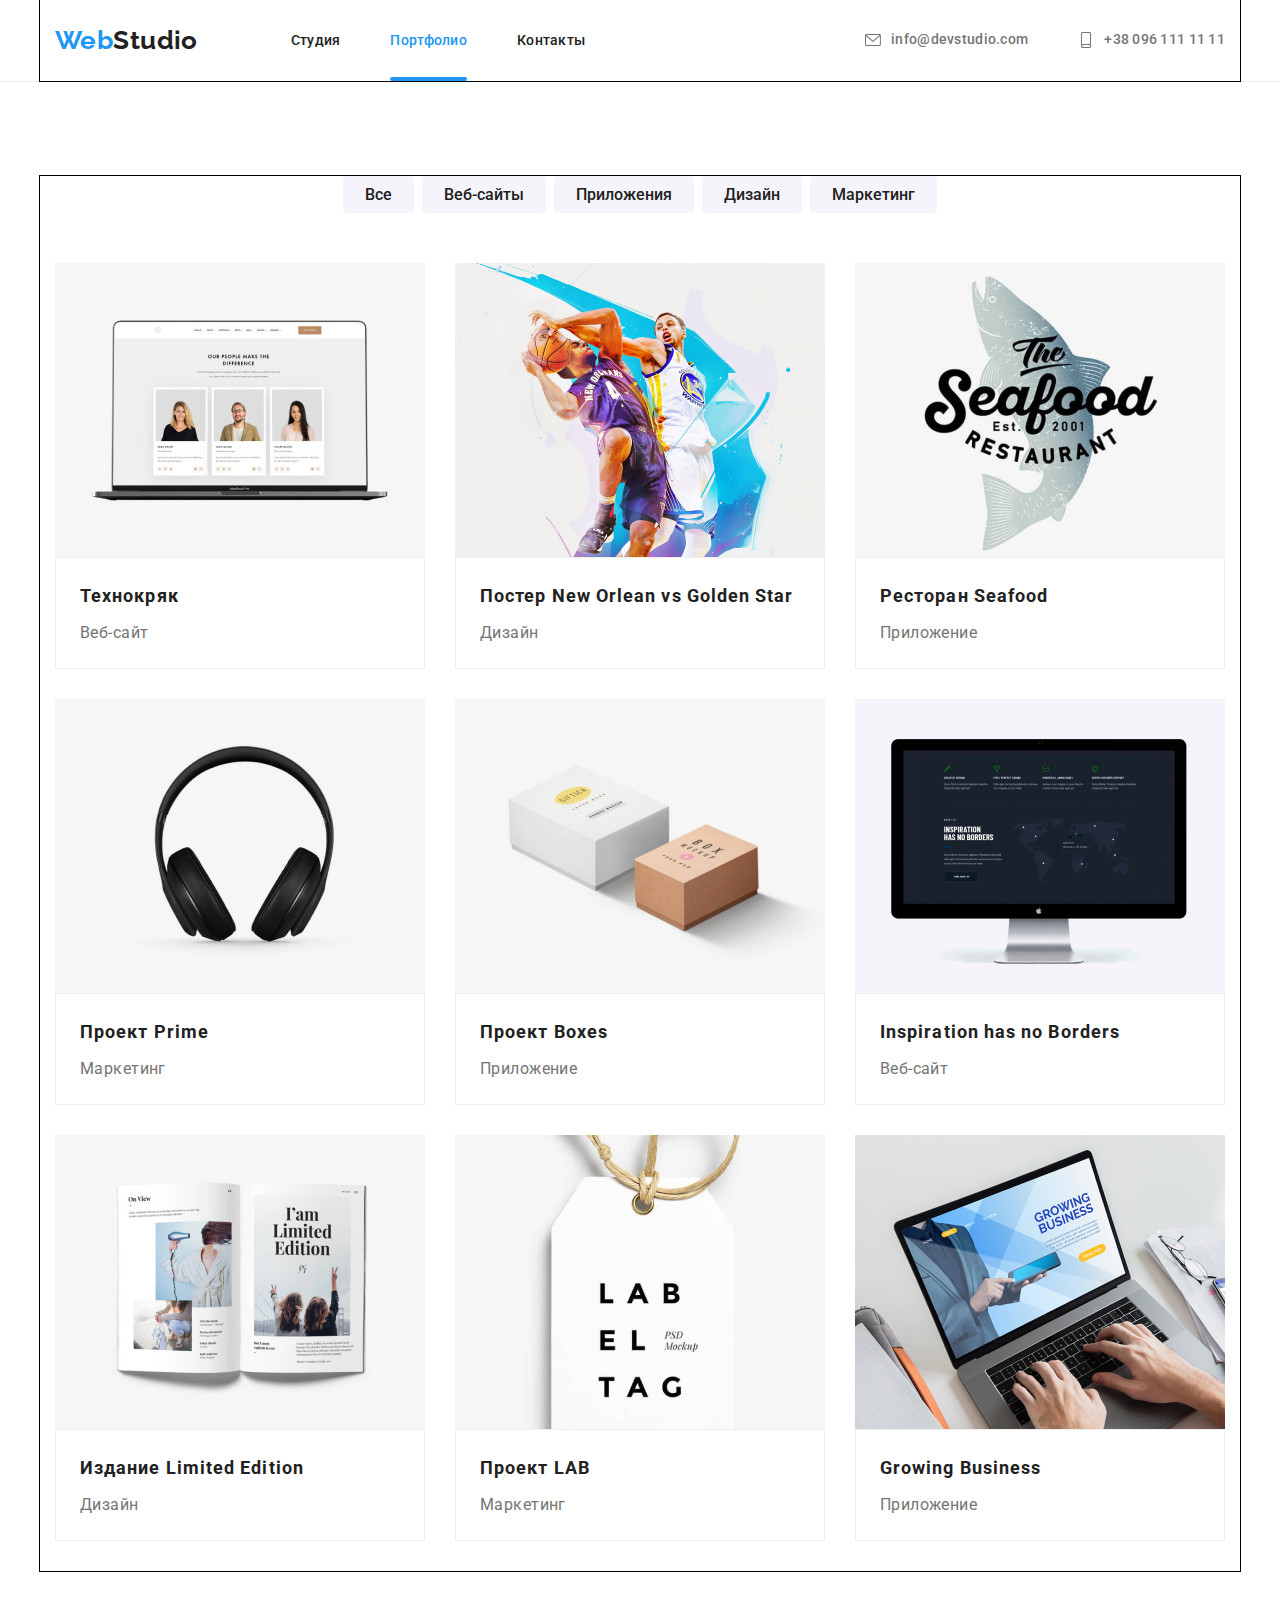
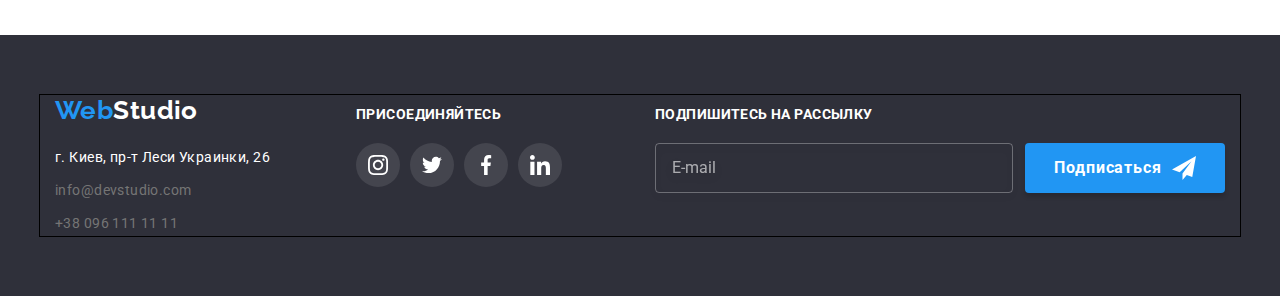
==== commit bbc4415d: "adopted content" ====
--- a/portfolio.html
+++ b/portfolio.html
@@ -260,12 +260,10 @@
                     <h2 class="subscribe-title">
                         Подпишитесь на рассылку
                     </h2>
-                    <div class="subscribe-form">
-                        <div class="subscribe-form__item">
-                            <input class="subscribe-form__action" type="email" placeholder="E-mail">
-                        </div>
+                    <form class="subscribe-form">
+                        <input class="subscribe-form__action" type="email" placeholder="E-mail">
                         <button class="subscribe-form__button" type="submit"> Подписаться </button>
-                    </div>
+                    </form>
                 </div>
             </div>
         </footer>
--- a/css/main.min.css
+++ b/css/main.min.css
@@ -1,2 +1,2 @@
-body{font-family:"Roboto", sans-serif;color:#212121;background-color:#ffffff;font-size:14px;letter-spacing:0.03em}h1,h2,h3,h4,h5,h6,p,address{margin:0;padding:0}img{display:block;max-width:100%;height:auto}ul{list-style-type:none;margin:0;padding:0}a{text-decoration:none}.container{margin-left:auto;margin-right:auto;padding-left:15px;padding-right:15px;outline:1px solid black}@media screen and (min-width: 480px){.container{width:480px}}@media screen and (min-width: 768px){.container{width:768px}}@media screen and (min-width: 1200px){.container{width:1200px}}.visually-hidden{position:absolute;width:1px;height:1px;margin:-1px;border:0;padding:0;white-space:nowrap;-webkit-clip-path:inset(100%);clip-path:inset(100%);clip:rect(0 0 0 0);overflow:hidden}.section-header{border-bottom:1px #ececec solid}.header{display:-webkit-box;display:-ms-flexbox;display:flex;-webkit-box-align:center;-ms-flex-align:center;align-items:center}.navigation{display:-webkit-box;display:-ms-flexbox;display:flex;-webkit-box-align:center;-ms-flex-align:center;align-items:center;-webkit-box-pack:justify;-ms-flex-pack:justify;justify-content:space-between}.navigation__logo{font-family:"Raleway", sans-serif;font-weight:700;font-size:26px;line-height:1.2;color:#212121;margin-right:93px}.navigation__logo--first{color:#2196f3}.pages{font-weight:500;line-height:1.2;letter-spacing:0.02em;color:#212121;list-style-type:none;display:-webkit-box;display:-ms-flexbox;display:flex}.pages__item:not(:last-child){margin-right:50px}.pages__link{position:relative;display:block;color:#212121;padding:32px 0;-webkit-transition:color 250ms cubic-bezier(0.4, 0, 0.2, 1);transition:color 250ms cubic-bezier(0.4, 0, 0.2, 1)}.pages__link:hover,.pages__link:focus,.pages__link:active{color:#2196f3}.pages__link--active{position:relative;display:block;color:#2196f3;padding:32px 0;-webkit-transition:color 250ms cubic-bezier(0.4, 0, 0.2, 1);transition:color 250ms cubic-bezier(0.4, 0, 0.2, 1)}.pages__link--active::after{content:"";position:absolute;bottom:0;display:block;width:100%;height:4px;background:#2196f3;border-radius:2px}.header-contacts{display:-webkit-box;display:-ms-flexbox;display:flex;margin-left:auto;-webkit-box-align:center;-ms-flex-align:center;align-items:center}.header-contacts__item{display:-webkit-box;display:-ms-flexbox;display:flex}.header-contacts__item:not(:first-child){margin-left:50px}.header-contacts__link{display:-webkit-box;display:-ms-flexbox;display:flex;font-weight:500;line-height:1.2;letter-spacing:0.02em;color:#757575;text-decoration:none;list-style-type:none;-webkit-transition:color 250ms cubic-bezier(0.4, 0, 0.2, 1);transition:color 250ms cubic-bezier(0.4, 0, 0.2, 1)}.header-contacts__link:hover,.header-contacts__link:focus{color:#2196f3}.header-contacts__thumb{width:16px;height:16px;margin-right:10px}.header-contacts__icon{width:16px;height:16px;fill:#757575;-webkit-transition:fill 250ms cubic-bezier(0.4, 0, 0.2, 1);transition:fill 250ms cubic-bezier(0.4, 0, 0.2, 1)}.header-contacts__link:hover .header-contacts__icon,.header-contacts__link:focus .header-contacts__icon{fill:#2196f3}.section-hero{background:#2f303a;margin-left:auto;margin-right:auto;padding-top:200px;padding-bottom:200px;background-image:-webkit-gradient(linear, left top, right top, from(rgba(47,48,58,0.4)), to(rgba(47,48,58,0.4))),url(../images/hero_background.jpg);background-image:linear-gradient(to right, rgba(47,48,58,0.4), rgba(47,48,58,0.4)),url(../images/hero_background.jpg);background-repeat:no-repeat;background-size:cover;background-position:center;max-height:600px;max-width:1600px}.hero{text-align:center}.hero-title{font-weight:900;font-size:26px;width:696px;margin-left:auto;margin-right:auto;line-height:1.61;letter-spacing:0.06em;text-transform:uppercase;color:#fff;margin-bottom:30px}@media screen and (max-width: 1199px){.hero-title{width:360px}}@media screen and (min-width: 1200px){.hero-title{font-size:44px;line-height:1.36}}.hero-button{padding:10px 32px;font-weight:700;font-size:16px;line-height:1.8;text-align:center;letter-spacing:0.06em;-webkit-box-shadow:0px 4px 4px rgba(0,0,0,0.15);box-shadow:0px 4px 4px rgba(0,0,0,0.15);border-radius:4px;border:0;color:#fff;background:#2196f3;cursor:pointer;-webkit-transition:background-color 250ms cubic-bezier(0.4, 0, 0.2, 1);transition:background-color 250ms cubic-bezier(0.4, 0, 0.2, 1)}.hero-button:hover,.hero-button:focus{background-color:#188ce8}.section-advantages{padding-top:94px;padding-bottom:94px}.advantages{padding-bottom:0}@media screen and (min-width: 768px){.features{display:-webkit-box;display:-ms-flexbox;display:flex;-ms-flex-wrap:wrap;flex-wrap:wrap}}@media screen and (min-width: 1200px){.features{display:-webkit-box;display:-ms-flexbox;display:flex;-webkit-box-pack:justify;-ms-flex-pack:justify;justify-content:space-between}}.features__title{font-weight:700;font-size:14px;line-height:1.1;text-transform:uppercase;color:#212121;margin-bottom:10px}@media screen and (max-width: 767px){.features__title{text-align:center}}.features__explain{line-height:1.7;color:#757575}.features__thumb{width:100%;height:120px;background:#f5f4fa;border-radius:4px;margin-bottom:30px;padding:25px 100px}.features__icon{width:100%;height:70px}.features__item{width:100%}@media screen and (min-width: 768px){.features__item{width:50%}}@media screen and (min-width: 1200px){.features__item{width:270px}}.visually-hidden{position:absolute;width:1px;height:1px;margin:-1px;border:0;padding:0;white-space:nowrap;-webkit-clip-path:inset(100%);clip-path:inset(100%);clip:rect(0 0 0 0);overflow:hidden}.section-activities{padding-bottom:94px}@media screen and (max-width: 1199px){.section-activities{position:absolute;width:1px;height:1px;margin:-1px;border:0;padding:0;white-space:nowrap;-webkit-clip-path:inset(100%);clip-path:inset(100%);clip:rect(0 0 0 0);overflow:hidden}}.activities-title{font-weight:700;font-size:36px;line-height:1.2;text-align:center;color:#212121;margin-bottom:50px}.activities-examples{display:-webkit-box;display:-ms-flexbox;display:flex;-webkit-box-pack:justify;-ms-flex-pack:justify;justify-content:space-between;z-index:1}.activities-examples__thumb{position:relative;display:-webkit-box;display:-ms-flexbox;display:flex;-webkit-box-align:end;-ms-flex-align:end;align-items:flex-end}.activities-examples__text{position:absolute;left:0;bottom:0;display:-webkit-box;display:-ms-flexbox;display:flex;-webkit-box-align:center;-ms-flex-align:center;align-items:center;-webkit-box-pack:center;-ms-flex-pack:center;justify-content:center;width:100%;height:70px;font-weight:700;font-size:14px;line-height:1.14;text-align:center;text-transform:uppercase;color:#fff;background:rgba(47,48,58,0.8)}.section-team{background:#f5f4fa;padding-top:94px;padding-bottom:94px}.team-title{font-weight:700;font-size:36px;line-height:1.2;text-align:center;color:#212121;margin-bottom:50px}.team-list{display:-webkit-box;display:-ms-flexbox;display:flex;-webkit-box-pack:center;-ms-flex-pack:center;justify-content:center}.team-list__item{background:#fff;-webkit-box-shadow:0px 1px 3px rgba(0,0,0,0.12),0px 1px 1px rgba(0,0,0,0.14),0px 2px 1px rgba(0,0,0,0.2);box-shadow:0px 1px 3px rgba(0,0,0,0.12),0px 1px 1px rgba(0,0,0,0.14),0px 2px 1px rgba(0,0,0,0.2);border-radius:0px 0px 4px 4px;width:270px}.team-list__item:not(:last-child){margin-right:30px}.team-list__info{padding-top:30px;padding-bottom:30px}.team-list__name{font-weight:500;font-size:16px;line-height:1.2;text-align:center;color:#212121;margin-bottom:10px}.team-list__position{font-size:16px;line-height:1.2;text-align:center;color:#757575;margin-bottom:16px}.team-list__socials{display:-webkit-box;display:-ms-flexbox;display:flex;-webkit-box-pack:center;-ms-flex-pack:center;justify-content:center}.member-socials__item{width:44px;height:44px}.member-socials__item:not(:last-child){margin-right:10px}.member-socials__link{display:-webkit-box;display:-ms-flexbox;display:flex;width:44px;height:44px;border-radius:50%;-webkit-box-align:center;-ms-flex-align:center;align-items:center;-webkit-box-pack:center;-ms-flex-pack:center;justify-content:center;-webkit-transition:background-color 250ms cubic-bezier(0.4, 0, 0.2, 1);transition:background-color 250ms cubic-bezier(0.4, 0, 0.2, 1)}.member-socials__link:hover,.member-socials__link:focus{background-color:#2196f3}.member-socials__icon{fill:#afb1b8;-webkit-transition:fill 250ms cubic-bezier(0.4, 0, 0.2, 1);transition:fill 250ms cubic-bezier(0.4, 0, 0.2, 1)}.member-socials__link:hover .member-socials__icon,.member-socials__link:focus .member-socials__icon{fill:#fff}.section-clients{margin-left:auto;margin-right:auto;padding-top:94px;padding-bottom:94px}.clients-title{font-weight:700;font-size:36px;line-height:42px;text-align:center;color:#212121;margin-bottom:50px}.clients-list{display:-webkit-box;display:-ms-flexbox;display:flex}.clients-list__item{width:170px;height:92px;display:-webkit-box;display:-ms-flexbox;display:flex;-webkit-box-align:center;-ms-flex-align:center;align-items:center;-webkit-box-pack:center;-ms-flex-pack:center;justify-content:center}.clients-list__item:not(:last-child){margin-right:30px}.clients-list__link{display:-webkit-box;display:-ms-flexbox;display:flex;-webkit-box-align:center;-ms-flex-align:center;align-items:center;-webkit-box-pack:center;-ms-flex-pack:center;justify-content:center;width:100%;height:100%;border:1px solid #afb1b8;border-radius:4px;-webkit-transition:border-color 250ms cubic-bezier(0.4, 0, 0.2, 1);transition:border-color 250ms cubic-bezier(0.4, 0, 0.2, 1)}.clients-list__link:hover,.clients-list__link:focus{border-color:#2196f3;cursor:pointer}.clients-list__icon{width:106px;height:60px;fill:#afb1b8;-webkit-transition:fill 250ms cubic-bezier(0.4, 0, 0.2, 1);transition:fill 250ms cubic-bezier(0.4, 0, 0.2, 1)}.clients-list__link:hover .clients-list__icon,.clients-list__icon .clients-list__link:focus{fill:#2196f3}.section-footer{background:#2f303a;padding-top:60px;padding-bottom:60px}.footer{display:-webkit-box;display:-ms-flexbox;display:flex;-webkit-box-align:baseline;-ms-flex-align:baseline;align-items:baseline}.footer-links__logo{font-family:"Raleway", sans-serif;font-style:normal;font-weight:700;font-size:26px;line-height:1.2;color:#fff;text-decoration:none}.footer-links__logo--first{color:#2196f3}.addresses{font-style:normal;margin-top:20px;width:231px}.addresses-list__item:not(:last-child){margin-bottom:9px}.addresses-list__phy-address{line-height:1.7;color:#fff;-webkit-transition:color 250ms cubic-bezier(0.4, 0, 0.2, 1);transition:color 250ms cubic-bezier(0.4, 0, 0.2, 1)}.addresses-list__phy-address:hover,.addresses-list__phy-address:focus{color:#2196f3}.addresses-list__address{line-height:1.7;color:#757575;-webkit-transition:color 250ms cubic-bezier(0.4, 0, 0.2, 1);transition:color 250ms cubic-bezier(0.4, 0, 0.2, 1)}.addresses-list__address:hover,.addresses-list__address:focus{color:#2196f3}.join{margin-left:70px}.join-title{color:#fff;font-weight:700;font-size:14px;line-height:1.14;text-transform:uppercase}.join-list{display:-webkit-box;display:-ms-flexbox;display:flex;-webkit-box-align:center;-ms-flex-align:center;align-items:center;margin-top:20px}.join-list__item:not(:last-child){margin-right:10px}.join-list__link{display:-webkit-box;display:-ms-flexbox;display:flex;-webkit-box-align:center;-ms-flex-align:center;align-items:center;-webkit-box-pack:center;-ms-flex-pack:center;justify-content:center;width:44px;height:44px;background:rgba(255,255,255,0.1);border-radius:50%;-webkit-transition:background-color 250ms cubic-bezier(0.4, 0, 0.2, 1);transition:background-color 250ms cubic-bezier(0.4, 0, 0.2, 1)}.join-list__link:hover,.join-list__link:focus{background-color:#2196f3}.subscribe{margin-left:auto}.subscribe-title{margin-bottom:20px;color:#fff;font-weight:700;font-size:14px;line-height:1.14;text-transform:uppercase}.subscribe-form{display:-webkit-box;display:-ms-flexbox;display:flex}.subscribe-form__action{width:358px;height:50px;padding:15px 16px;color:#fff;border:1px solid rgba(255,255,255,0.3);-webkit-filter:drop-shadow(0px 4px 4px rgba(0,0,0,0.15));filter:drop-shadow(0px 4px 4px rgba(0,0,0,0.15));border-radius:4px;background-color:transparent;-webkit-transition:border-color 250ms cubic-bezier(0.4, 0, 0.2, 1);transition:border-color 250ms cubic-bezier(0.4, 0, 0.2, 1)}.subscribe-form__action:hover,.subscribe-form__action:focus{outline:none;border-color:#fff}.subscribe-form__action::-webkit-input-placeholder{font-weight:400;font-size:16px;line-height:1.25;color:rgba(255,255,255,0.6)}.subscribe-form__action:-ms-input-placeholder{font-weight:400;font-size:16px;line-height:1.25;color:rgba(255,255,255,0.6)}.subscribe-form__action::-ms-input-placeholder{font-weight:400;font-size:16px;line-height:1.25;color:rgba(255,255,255,0.6)}.subscribe-form__action::placeholder{font-weight:400;font-size:16px;line-height:1.25;color:rgba(255,255,255,0.6)}.subscribe-form__button{display:-webkit-box;display:-ms-flexbox;display:flex;-webkit-box-align:center;-ms-flex-align:center;align-items:center;-webkit-box-pack:center;-ms-flex-pack:center;justify-content:center;width:200px;margin-left:12px;font-weight:700;cursor:pointer;font-size:16px;line-height:1.87;letter-spacing:0.06em;color:#fff;background:#2196f3;-webkit-box-shadow:0px 4px 4px rgba(0,0,0,0.15);box-shadow:0px 4px 4px rgba(0,0,0,0.15);border-radius:4px;border-color:transparent;-webkit-transition:background-color 250ms cubic-bezier(0.4, 0, 0.2, 1);transition:background-color 250ms cubic-bezier(0.4, 0, 0.2, 1)}.subscribe-form__button::after{content:"";width:24px;height:24px;margin-left:10px;background-image:url(../images/subscribe-icon.svg)}.subscribe-form__button:hover,.subscribe-form__button:focus{background-color:#188ce8}.section-filters{padding-top:94px;padding-bottom:94px}.filters-list{display:-webkit-box;display:-ms-flexbox;display:flex;-webkit-box-pack:center;-ms-flex-pack:center;justify-content:center;margin-bottom:50px}.filters-list__item:not(:last-child){margin-right:8px}.filters-list__button{background:#f5f4fa;border-radius:4px;cursor:pointer;width:auto;font-weight:500;font-size:16px;line-height:1.6;text-align:center;color:#212121;padding:6px 22px;border:0;display:block;-webkit-transition:background-color 250ms cubic-bezier(0.4, 0, 0.2, 1),color 250ms cubic-bezier(0.4, 0, 0.2, 1),-webkit-box-shadow 250ms cubic-bezier(0.4, 0, 0.2, 1);transition:background-color 250ms cubic-bezier(0.4, 0, 0.2, 1),color 250ms cubic-bezier(0.4, 0, 0.2, 1),-webkit-box-shadow 250ms cubic-bezier(0.4, 0, 0.2, 1);transition:background-color 250ms cubic-bezier(0.4, 0, 0.2, 1),color 250ms cubic-bezier(0.4, 0, 0.2, 1),box-shadow 250ms cubic-bezier(0.4, 0, 0.2, 1);transition:background-color 250ms cubic-bezier(0.4, 0, 0.2, 1),color 250ms cubic-bezier(0.4, 0, 0.2, 1),box-shadow 250ms cubic-bezier(0.4, 0, 0.2, 1),-webkit-box-shadow 250ms cubic-bezier(0.4, 0, 0.2, 1)}.filters-list__button:hover,.filters-list__button:focus{background-color:#2196f3;color:#fff;-webkit-box-shadow:0px 3px 1px rgba(0,0,0,0.1),0px 1px 2px rgba(0,0,0,0.08),0px 2px 2px rgba(0,0,0,0.12);box-shadow:0px 3px 1px rgba(0,0,0,0.1),0px 1px 2px rgba(0,0,0,0.08),0px 2px 2px rgba(0,0,0,0.12)}.examples-list{padding:0;margin:0;list-style:none;display:-webkit-box;display:-ms-flexbox;display:flex;-ms-flex-wrap:wrap;flex-wrap:wrap;margin-right:calc(-1 * 30px);margin-bottom:calc(-1 * 30px)}.examples-list__item{background:#fff;-ms-flex-preferred-size:calc(100% / 3 - 30px);flex-basis:calc(100% / 3 - 30px);margin-right:30px;margin-bottom:30px}.examples-list__title{font-weight:700;font-size:18px;line-height:2;letter-spacing:0.06em;color:#212121;margin-bottom:4px}.examples-list__sphere{font-size:16px;line-height:1.87;color:#757575}.examples-list__img{display:block;position:relative;overflow:hidden}.examples-list__text{padding:20px 24px;border:1px solid #eeeeee}.examples-list__link{display:inline-block}.examples-list__link:hover,.examples-list__link:focus{-webkit-box-shadow:0px 1px 1px rgba(0,0,0,0.12),0px 4px 4px rgba(0,0,0,0.06),1px 4px 6px rgba(0,0,0,0.16);box-shadow:0px 1px 1px rgba(0,0,0,0.12),0px 4px 4px rgba(0,0,0,0.06),1px 4px 6px rgba(0,0,0,0.16)}.examples-list__explain{position:absolute;display:inline-block;width:100%;height:100%;padding:63px 24px;font-weight:400;font-size:18px;line-height:28px;color:#fff;opacity:0;-webkit-transition:opacity 250ms cubic-bezier(0.4, 0, 0.2, 1),background-color 250ms cubic-bezier(0.4, 0, 0.2, 1),-webkit-transform 250ms cubic-bezier(0.4, 0, 0.2, 1);transition:opacity 250ms cubic-bezier(0.4, 0, 0.2, 1),background-color 250ms cubic-bezier(0.4, 0, 0.2, 1),-webkit-transform 250ms cubic-bezier(0.4, 0, 0.2, 1);transition:opacity 250ms cubic-bezier(0.4, 0, 0.2, 1),background-color 250ms cubic-bezier(0.4, 0, 0.2, 1),transform 250ms cubic-bezier(0.4, 0, 0.2, 1);transition:opacity 250ms cubic-bezier(0.4, 0, 0.2, 1),background-color 250ms cubic-bezier(0.4, 0, 0.2, 1),transform 250ms cubic-bezier(0.4, 0, 0.2, 1),-webkit-transform 250ms cubic-bezier(0.4, 0, 0.2, 1)}.examples-list__link:hover .examples-list__explain,.examples-list__link:focus .examples-list__explain{opacity:1;background-color:rgba(33,150,243,0.9);-webkit-transform:translateY(-100%);transform:translateY(-100%)}.backdrop{position:fixed;top:0;left:0;width:100%;height:100%;background:rgba(0,0,0,0.2);z-index:2;-webkit-transition:250ms cubic-bezier(0.4, 0, 0.2, 1);transition:250ms cubic-bezier(0.4, 0, 0.2, 1)}.backdrop.is-hidden{opacity:0;pointer-events:none}.modal{position:absolute;top:50%;left:50%;display:-webkit-box;display:-ms-flexbox;display:flex;-webkit-box-pack:center;-ms-flex-pack:center;justify-content:center;-webkit-transform:translate(-50%, -50%);transform:translate(-50%, -50%);width:528px;height:581px;padding:40px;background:#fff;-webkit-box-shadow:0px 1px 3px rgba(0,0,0,0.12),0px 1px 1px rgba(0,0,0,0.14),0px 2px 1px rgba(0,0,0,0.2);box-shadow:0px 1px 3px rgba(0,0,0,0.12),0px 1px 1px rgba(0,0,0,0.14),0px 2px 1px rgba(0,0,0,0.2);border-radius:4px}.modal-close{position:absolute;top:8px;right:8px;display:-webkit-box;display:-ms-flexbox;display:flex;width:30px;height:30px;-webkit-box-align:center;-ms-flex-align:center;align-items:center;-webkit-box-pack:center;-ms-flex-pack:center;justify-content:center;padding:0;background:#fff;border:1px solid rgba(0,0,0,0.1);border-radius:50%;cursor:pointer}.modal-close__icon{width:18px;height:18px;fill:#000000;-webkit-transition:fill 250ms cubic-bezier(0.4, 0, 0.2, 1);transition:fill 250ms cubic-bezier(0.4, 0, 0.2, 1)}.modal-close:hover .modal-close__icon,.modal-close:focus .modal-close__icon{fill:#2196f3}.modal-form__title{margin-bottom:12px;font-weight:700;font-size:20px;line-height:23px;text-align:center;color:#212121}.modal-form__list{margin-bottom:30px}.modal-form__label{margin-bottom:4px;font-weight:400;font-size:12px;line-height:14px;letter-spacing:0.01em;color:#757575}.modal-form__field{position:relative}.modal-form__item{display:-webkit-box;display:-ms-flexbox;display:flex;-webkit-box-orient:vertical;-webkit-box-direction:normal;-ms-flex-direction:column;flex-direction:column;margin-bottom:10px}.modal-form__item.comment{margin-bottom:20px}.modal-form__input{padding:12px 42px;height:40px;width:100%;border:1px solid rgba(33,33,33,0.2);border-radius:4px;-webkit-transition:border-color 250ms cubic-bezier(0.4, 0, 0.2, 1);transition:border-color 250ms cubic-bezier(0.4, 0, 0.2, 1)}.modal-form__input:hover,.modal-form__input:focus{outline:none;border-color:#2196f3}.modal-form__icon{position:absolute;width:18px;height:18px;left:12px;top:50%;-webkit-transform:translateY(-50%);transform:translateY(-50%);-webkit-transition:fill 250ms cubic-bezier(0.4, 0, 0.2, 1);transition:fill 250ms cubic-bezier(0.4, 0, 0.2, 1)}.modal-form__item:focus-within .modal-form__icon,.modal-form__item:hover .modal-form__icon{fill:#2196f3}.modal-form__textarea{resize:none;width:100%;height:120px;padding:12px 16px;border:1px solid rgba(33,33,33,0.2);border-radius:4px;-webkit-transition:border-color 250ms cubic-bezier(0.4, 0, 0.2, 1);transition:border-color 250ms cubic-bezier(0.4, 0, 0.2, 1)}.modal-form__textarea:hover,.modal-form__textarea:focus{outline:none;border-color:#2196f3}.modal-form__textarea::-webkit-input-placeholder{font-weight:400;font-size:12px;line-height:14px;letter-spacing:0.01em;color:rgba(117,117,117,0.5)}.modal-form__textarea:-ms-input-placeholder{font-weight:400;font-size:12px;line-height:14px;letter-spacing:0.01em;color:rgba(117,117,117,0.5)}.modal-form__textarea::-ms-input-placeholder{font-weight:400;font-size:12px;line-height:14px;letter-spacing:0.01em;color:rgba(117,117,117,0.5)}.modal-form__textarea::placeholder{font-weight:400;font-size:12px;line-height:14px;letter-spacing:0.01em;color:rgba(117,117,117,0.5)}.modal-permition{display:-webkit-box;display:-ms-flexbox;display:flex;-webkit-box-align:center;-ms-flex-align:center;align-items:center}.modal-permition__label{display:-webkit-box;display:-ms-flexbox;display:flex;-webkit-box-align:center;-ms-flex-align:center;align-items:center;cursor:pointer}.modal-permition__checkbox{position:absolute;-webkit-appearance:none;-moz-appearance:none;appearance:none}.modal-permition__policy{margin-left:7px;font-weight:400;font-size:14px;line-height:24px;color:#757575}.modal-permition__link{color:#2196f3;text-decoration:underline}.modal-permition__icon{display:block;width:16px;height:15px;border:2px solid #212121;border-radius:2px;cursor:pointer;-webkit-transition:border-color 250ms cubic-bezier(0.4, 0, 0.2, 1);transition:border-color 250ms cubic-bezier(0.4, 0, 0.2, 1)}.modal-permition__checkbox:hover+.modal-permition__icon,.modal-permition__checkbox:focus+.modal-permition__icon{border-color:#2196f3}.modal-permition__checkbox:checked+.modal-permition__icon{background-color:#2196f3;background-image:url(../images/checkbox-icon.svg);background-repeat:no-repeat;background-position:center;background-size:contain;background-origin:border-box;border-color:transparent}.modal-submit{display:-webkit-box;display:-ms-flexbox;display:flex;-webkit-box-align:center;-ms-flex-align:center;align-items:center;-webkit-box-pack:center;-ms-flex-pack:center;justify-content:center;margin-left:auto;margin-right:auto;padding:0;width:200px;height:50px;cursor:pointer;background:#2196f3;-webkit-box-shadow:0px 4px 4px rgba(0,0,0,0.15);box-shadow:0px 4px 4px rgba(0,0,0,0.15);border-radius:4px;border-color:transparent;font-weight:700;font-size:16px;line-height:30px;letter-spacing:0.06em;color:#fff;-webkit-transition:background-color 250ms cubic-bezier(0.4, 0, 0.2, 1);transition:background-color 250ms cubic-bezier(0.4, 0, 0.2, 1)}.modal-submit:hover,.modal-submit:focus{background-color:#188ce8}
+body{font-family:"Roboto", sans-serif;color:#212121;background-color:#ffffff;font-size:14px;letter-spacing:0.03em}h1,h2,h3,h4,h5,h6,p,address{margin:0;padding:0}img{display:block;max-width:100%;height:auto}ul{list-style-type:none;margin:0;padding:0}a{text-decoration:none}.container{margin-left:auto;margin-right:auto;padding-left:15px;padding-right:15px;outline:1px solid black}@media screen and (min-width: 480px){.container{width:480px}}@media screen and (min-width: 768px){.container{width:768px}}@media screen and (min-width: 1200px){.container{width:1200px}}.visually-hidden{position:absolute;width:1px;height:1px;margin:-1px;border:0;padding:0;white-space:nowrap;-webkit-clip-path:inset(100%);clip-path:inset(100%);clip:rect(0 0 0 0);overflow:hidden}.section-header{border-bottom:1px #ececec solid}.header{display:-webkit-box;display:-ms-flexbox;display:flex;-webkit-box-align:center;-ms-flex-align:center;align-items:center}.navigation{display:-webkit-box;display:-ms-flexbox;display:flex;-webkit-box-align:center;-ms-flex-align:center;align-items:center;-webkit-box-pack:justify;-ms-flex-pack:justify;justify-content:space-between}.navigation__logo{font-family:"Raleway", sans-serif;font-weight:700;font-size:24px;line-height:1.16;color:#212121}@media screen and (min-width: 768px) and (max-width: 1199px){.navigation__logo{margin-right:88px}}@media screen and (min-width: 1200px){.navigation__logo{margin-right:93px;font-size:26px;line-height:1.19}}.navigation__logo--first{color:#2196f3}.pages{font-weight:500;line-height:1.2;letter-spacing:0.02em;color:#212121;list-style-type:none;display:-webkit-box;display:-ms-flexbox;display:flex}.pages__item:not(:last-child){margin-right:50px}.pages__link{position:relative;display:block;color:#212121;padding:32px 0;-webkit-transition:color 250ms cubic-bezier(0.4, 0, 0.2, 1);transition:color 250ms cubic-bezier(0.4, 0, 0.2, 1)}.pages__link:hover,.pages__link:focus,.pages__link:active{color:#2196f3}.pages__link--active{position:relative;display:block;color:#2196f3;padding:32px 0;-webkit-transition:color 250ms cubic-bezier(0.4, 0, 0.2, 1);transition:color 250ms cubic-bezier(0.4, 0, 0.2, 1)}.pages__link--active::after{content:"";position:absolute;bottom:0;display:block;width:100%;height:4px;background:#2196f3;border-radius:2px}.header-contacts{display:-webkit-box;display:-ms-flexbox;display:flex;margin-left:auto;-webkit-box-align:center;-ms-flex-align:center;align-items:center}@media screen and (min-width: 768px) and (max-width: 1199px){.header-contacts{width:138px;-ms-flex-wrap:wrap;flex-wrap:wrap}}.header-contacts__item{display:-webkit-box;display:-ms-flexbox;display:flex}@media screen and (min-width: 768px) and (max-width: 1199px){.header-contacts__item:not(:last-child){margin-bottom:10px}}@media screen and (min-width: 1200px){.header-contacts__item:not(:first-child){margin-left:50px}}.header-contacts__link{display:-webkit-box;display:-ms-flexbox;display:flex;font-weight:500;line-height:1.14;letter-spacing:0.02em;color:#757575;text-decoration:none;list-style-type:none;-webkit-transition:color 250ms cubic-bezier(0.4, 0, 0.2, 1);transition:color 250ms cubic-bezier(0.4, 0, 0.2, 1)}@media screen and (max-width: 1199px){.header-contacts__link{font-size:12px;line-height:1.16}}.header-contacts__link:hover,.header-contacts__link:focus{color:#2196f3}.header-contacts__thumb{width:16px;height:16px;margin-right:10px}.header-contacts__icon{width:16px;height:16px;fill:#757575;-webkit-transition:fill 250ms cubic-bezier(0.4, 0, 0.2, 1);transition:fill 250ms cubic-bezier(0.4, 0, 0.2, 1)}.header-contacts__link:hover .header-contacts__icon,.header-contacts__link:focus .header-contacts__icon{fill:#2196f3}.section-hero{background:#2f303a;margin-left:auto;margin-right:auto;padding-top:200px;padding-bottom:200px;background-image:-webkit-gradient(linear, left top, right top, from(rgba(47,48,58,0.4)), to(rgba(47,48,58,0.4))),url(../images/hero_background.jpg);background-image:linear-gradient(to right, rgba(47,48,58,0.4), rgba(47,48,58,0.4)),url(../images/hero_background.jpg);background-repeat:no-repeat;background-size:cover;background-position:center;max-height:600px;max-width:1600px}.hero{text-align:center}.hero-title{font-weight:900;font-size:26px;width:696px;margin-left:auto;margin-right:auto;line-height:1.61;letter-spacing:0.06em;text-transform:uppercase;color:#fff;margin-bottom:30px}@media screen and (max-width: 1199px){.hero-title{width:360px}}@media screen and (min-width: 1200px){.hero-title{font-size:44px;line-height:1.36}}.hero-button{padding:10px 32px;font-weight:700;font-size:16px;line-height:1.8;text-align:center;letter-spacing:0.06em;-webkit-box-shadow:0px 4px 4px rgba(0,0,0,0.15);box-shadow:0px 4px 4px rgba(0,0,0,0.15);border-radius:4px;border:0;color:#fff;background:#2196f3;cursor:pointer;-webkit-transition:background-color 250ms cubic-bezier(0.4, 0, 0.2, 1);transition:background-color 250ms cubic-bezier(0.4, 0, 0.2, 1)}.hero-button:hover,.hero-button:focus{background-color:#188ce8}.section-advantages{padding-top:94px;padding-bottom:94px}.advantages{padding-bottom:0}@media screen and (min-width: 768px){.features{display:-webkit-box;display:-ms-flexbox;display:flex;-ms-flex-wrap:wrap;flex-wrap:wrap;margin-right:calc(-1 * 30px);margin-bottom:calc(-1 * 30px)}}@media screen and (min-width: 1200px){.features{display:-webkit-box;display:-ms-flexbox;display:flex;-webkit-box-pack:justify;-ms-flex-pack:justify;justify-content:space-between;margin:0}}.features__title{font-weight:700;font-size:14px;line-height:1.1;text-transform:uppercase;color:#212121;margin-bottom:10px}@media screen and (max-width: 767px){.features__title{text-align:center}}.features__explain{line-height:1.7;color:#757575}.features__thumb{width:100%;height:120px;background:#f5f4fa;border-radius:4px;margin-bottom:30px;padding:25px 100px}.features__icon{width:100%;height:70px}.features__item{width:100%}@media screen and (max-width: 767px){.features__item:not(:last-child){margin-bottom:30px}}@media screen and (min-width: 768px) and (max-width: 1199px){.features__item{-ms-flex-preferred-size:calc(100% / 2 - 30px);flex-basis:calc(100% / 2 - 30px);margin-right:30px;margin-bottom:30px}}@media screen and (min-width: 1200px){.features__item{width:270px}}.visually-hidden{position:absolute;width:1px;height:1px;margin:-1px;border:0;padding:0;white-space:nowrap;-webkit-clip-path:inset(100%);clip-path:inset(100%);clip:rect(0 0 0 0);overflow:hidden}.section-activities{padding-bottom:94px}@media screen and (max-width: 1199px){.section-activities{position:absolute;width:1px;height:1px;margin:-1px;border:0;padding:0;white-space:nowrap;-webkit-clip-path:inset(100%);clip-path:inset(100%);clip:rect(0 0 0 0);overflow:hidden}}.activities-title{font-weight:700;font-size:36px;line-height:1.2;text-align:center;color:#212121;margin-bottom:50px}.activities-examples{display:-webkit-box;display:-ms-flexbox;display:flex;-webkit-box-pack:justify;-ms-flex-pack:justify;justify-content:space-between;z-index:1}.activities-examples__thumb{position:relative;display:-webkit-box;display:-ms-flexbox;display:flex;-webkit-box-align:end;-ms-flex-align:end;align-items:flex-end}.activities-examples__text{position:absolute;left:0;bottom:0;display:-webkit-box;display:-ms-flexbox;display:flex;-webkit-box-align:center;-ms-flex-align:center;align-items:center;-webkit-box-pack:center;-ms-flex-pack:center;justify-content:center;width:100%;height:70px;font-weight:700;font-size:14px;line-height:1.14;text-align:center;text-transform:uppercase;color:#fff;background:rgba(47,48,58,0.8)}.section-team{background:#f5f4fa;padding-top:94px;padding-bottom:94px}.team-title{font-weight:700;font-size:28px;line-height:1.18;text-align:center;color:#212121;margin-bottom:50px}@media screen and (min-width: 1200px){.team-title{font-size:36px;line-height:1.16}}@media screen and (min-width: 768px) and (max-width: 1199px){.team-list{display:-webkit-box;display:-ms-flexbox;display:flex;-ms-flex-wrap:wrap;flex-wrap:wrap;margin-right:calc(-1 * 30px);margin-bottom:calc(-1 * 30px)}}@media screen and (min-width: 1200px){.team-list{display:-webkit-box;display:-ms-flexbox;display:flex;-webkit-box-pack:center;-ms-flex-pack:center;justify-content:center;margin:0}}.team-list__item{background:#fff;-webkit-box-shadow:0px 1px 3px rgba(0,0,0,0.12),0px 1px 1px rgba(0,0,0,0.14),0px 2px 1px rgba(0,0,0,0.2);box-shadow:0px 1px 3px rgba(0,0,0,0.12),0px 1px 1px rgba(0,0,0,0.14),0px 2px 1px rgba(0,0,0,0.2);border-radius:0px 0px 4px 4px;width:450px}@media screen and (max-width: 767px){.team-list__item:not(:last-child){margin-bottom:30px}}@media screen and (min-width: 768px) and (max-width: 1199px){.team-list__item{width:354px;-ms-flex-preferred-size:calc(100% / 2 - 30px);flex-basis:calc(100% / 2 - 30px);margin-right:30px;margin-bottom:30px}}@media screen and (min-width: 1200px){.team-list__item{width:270px;-ms-flex-preferred-size:content;flex-basis:content;margin-bottom:0;margin-right:0}.team-list__item:not(:last-child){margin-right:30px}}.team-list__info{padding-top:30px;padding-bottom:30px}.team-list__name{font-weight:500;font-size:16px;line-height:1.2;text-align:center;color:#212121;margin-bottom:10px}.team-list__position{font-size:16px;line-height:1.2;text-align:center;color:#757575;margin-bottom:16px}.team-list__socials{display:-webkit-box;display:-ms-flexbox;display:flex;-webkit-box-pack:center;-ms-flex-pack:center;justify-content:center}.member-socials__item{width:44px;height:44px}.member-socials__item:not(:last-child){margin-right:10px}.member-socials__link{display:-webkit-box;display:-ms-flexbox;display:flex;width:44px;height:44px;border-radius:50%;-webkit-box-align:center;-ms-flex-align:center;align-items:center;-webkit-box-pack:center;-ms-flex-pack:center;justify-content:center;-webkit-transition:background-color 250ms cubic-bezier(0.4, 0, 0.2, 1);transition:background-color 250ms cubic-bezier(0.4, 0, 0.2, 1)}.member-socials__link:hover,.member-socials__link:focus{background-color:#2196f3}.member-socials__icon{fill:#afb1b8;-webkit-transition:fill 250ms cubic-bezier(0.4, 0, 0.2, 1);transition:fill 250ms cubic-bezier(0.4, 0, 0.2, 1)}.member-socials__link:hover .member-socials__icon,.member-socials__link:focus .member-socials__icon{fill:#fff}.section-clients{margin-left:auto;margin-right:auto;padding-top:94px;padding-bottom:94px}.clients-title{font-weight:700;font-size:28px;line-height:1.18;text-align:center;color:#212121;margin-bottom:50px}@media screen and (min-width: 1200px){.clients-title{font-size:36px;line-height:1.16}}.clients-list{display:-webkit-box;display:-ms-flexbox;display:flex}@media screen and (min-width: 480px) and (max-width: 1199px){.clients-list{-ms-flex-wrap:wrap;flex-wrap:wrap;margin-right:calc(-1 * 30px);margin-bottom:calc(-1 * 30px)}}.clients-list__item{width:170px;height:92px;display:-webkit-box;display:-ms-flexbox;display:flex;-webkit-box-align:center;-ms-flex-align:center;align-items:center;-webkit-box-pack:center;-ms-flex-pack:center;justify-content:center}@media screen and (min-width: 480px){.clients-list__item{-ms-flex-preferred-size:calc(100% / 2 - 30px);flex-basis:calc(100% / 2 - 30px);margin-right:30px;margin-bottom:30px}}@media screen and (min-width: 768px){.clients-list__item{-ms-flex-preferred-size:calc(100% / 3 - 30px);flex-basis:calc(100% / 3 - 30px);margin-right:30px;margin-bottom:30px}}@media screen and (min-width: 1200px){.clients-list__item{-ms-flex-preferred-size:auto;flex-basis:auto;margin:0}}@media screen and (min-width: 1200px){.clients-list__item:not(:last-child){margin-right:30px}}.clients-list__link{display:-webkit-box;display:-ms-flexbox;display:flex;-webkit-box-align:center;-ms-flex-align:center;align-items:center;-webkit-box-pack:center;-ms-flex-pack:center;justify-content:center;width:100%;height:100%;border:1px solid #afb1b8;border-radius:4px;-webkit-transition:border-color 250ms cubic-bezier(0.4, 0, 0.2, 1);transition:border-color 250ms cubic-bezier(0.4, 0, 0.2, 1)}.clients-list__link:hover,.clients-list__link:focus{border-color:#2196f3;cursor:pointer}.clients-list__icon{width:106px;height:60px;fill:#afb1b8;-webkit-transition:fill 250ms cubic-bezier(0.4, 0, 0.2, 1);transition:fill 250ms cubic-bezier(0.4, 0, 0.2, 1)}.clients-list__link:hover .clients-list__icon,.clients-list__icon .clients-list__link:focus{fill:#2196f3}.section-footer{background:#2f303a;padding-top:60px;padding-bottom:60px}.footer{display:-webkit-box;display:-ms-flexbox;display:flex;-webkit-box-pack:center;-ms-flex-pack:center;justify-content:center}@media screen and (max-width: 767px){.footer{-webkit-box-orient:vertical;-webkit-box-direction:normal;-ms-flex-direction:column;flex-direction:column}}@media screen and (min-width: 768px) and (max-width: 1199px){.footer{-ms-flex-wrap:wrap;flex-wrap:wrap;-webkit-box-align:baseline;-ms-flex-align:baseline;align-items:baseline}}@media screen and (min-width: 1200px){.footer{-ms-flex-wrap:nowrap;flex-wrap:nowrap;-webkit-box-align:baseline;-ms-flex-align:baseline;align-items:baseline}}.footer-links{text-align:center}@media screen and (min-width: 1200px){.footer-links{text-align:start}}.footer-links__logo{font-family:"Raleway", sans-serif;font-style:normal;font-weight:700;font-size:26px;line-height:1.2;color:#fff;text-decoration:none}.footer-links__logo--first{color:#2196f3}.addresses{font-style:normal;margin-top:20px}@media screen and (min-width: 1200px){.addresses{width:231px}}.addresses-list__item:not(:last-child){margin-bottom:9px}.addresses-list__phy-address{line-height:1.7;color:#fff;-webkit-transition:color 250ms cubic-bezier(0.4, 0, 0.2, 1);transition:color 250ms cubic-bezier(0.4, 0, 0.2, 1)}.addresses-list__phy-address:hover,.addresses-list__phy-address:focus{color:#2196f3}.addresses-list__address{line-height:1.7;color:#757575;-webkit-transition:color 250ms cubic-bezier(0.4, 0, 0.2, 1);transition:color 250ms cubic-bezier(0.4, 0, 0.2, 1)}.addresses-list__address:hover,.addresses-list__address:focus{color:#2196f3}.join{margin-left:0px;text-align:center}@media screen and (max-width: 767px){.join{margin-top:60px}}@media screen and (min-width: 768px) and (max-width: 1199px){.join{margin-left:165px}}@media screen and (min-width: 1200px){.join{margin-left:70px;text-align:start}}.join-title{color:#fff;font-weight:700;font-size:14px;line-height:1.14;text-transform:uppercase}.join-list{display:-webkit-box;display:-ms-flexbox;display:flex;-webkit-box-align:center;-ms-flex-align:center;align-items:center;margin-top:20px}@media screen and (max-width: 1199px){.join-list{-webkit-box-pack:center;-ms-flex-pack:center;justify-content:center}}.join-list__item:not(:last-child){margin-right:10px}.join-list__link{display:-webkit-box;display:-ms-flexbox;display:flex;-webkit-box-align:center;-ms-flex-align:center;align-items:center;-webkit-box-pack:center;-ms-flex-pack:center;justify-content:center;width:44px;height:44px;background:rgba(255,255,255,0.1);border-radius:50%;-webkit-transition:background-color 250ms cubic-bezier(0.4, 0, 0.2, 1);transition:background-color 250ms cubic-bezier(0.4, 0, 0.2, 1)}.join-list__link:hover,.join-list__link:focus{background-color:#2196f3}.subscribe{margin-left:0}@media screen and (max-width: 1199px){.subscribe{text-align:center;margin-top:60px}}@media screen and (min-width: 1200px){.subscribe{margin-left:auto}}.subscribe-title{margin-bottom:20px;color:#fff;font-weight:700;font-size:14px;line-height:1.14;text-transform:uppercase}.subscribe-form{display:-webkit-box;display:-ms-flexbox;display:flex;-ms-flex-wrap:wrap;flex-wrap:wrap;-webkit-box-pack:center;-ms-flex-pack:center;justify-content:center}@media screen and (min-width: 1200px){.subscribe-form{-ms-flex-wrap:nowrap;flex-wrap:nowrap}}.subscribe-form__action{width:450px;height:50px;padding:15px 16px;color:#fff;border:1px solid rgba(255,255,255,0.3);-webkit-filter:drop-shadow(0px 4px 4px rgba(0,0,0,0.15));filter:drop-shadow(0px 4px 4px rgba(0,0,0,0.15));border-radius:4px;background-color:transparent;-webkit-transition:border-color 250ms cubic-bezier(0.4, 0, 0.2, 1);transition:border-color 250ms cubic-bezier(0.4, 0, 0.2, 1);-ms-flex-preferred-size:100%;flex-basis:100%}.subscribe-form__action:hover,.subscribe-form__action:focus{outline:none;border-color:#fff}.subscribe-form__action::-webkit-input-placeholder{font-weight:400;font-size:16px;line-height:1.25;color:rgba(255,255,255,0.6)}.subscribe-form__action:-ms-input-placeholder{font-weight:400;font-size:16px;line-height:1.25;color:rgba(255,255,255,0.6)}.subscribe-form__action::-ms-input-placeholder{font-weight:400;font-size:16px;line-height:1.25;color:rgba(255,255,255,0.6)}.subscribe-form__action::placeholder{font-weight:400;font-size:16px;line-height:1.25;color:rgba(255,255,255,0.6)}@media screen and (min-width: 1200px){.subscribe-form__action{width:358px;-ms-flex-preferred-size:auto;flex-basis:auto}}.subscribe-form__button{display:-webkit-box;display:-ms-flexbox;display:flex;-webkit-box-align:center;-ms-flex-align:center;align-items:center;-webkit-box-pack:center;-ms-flex-pack:center;justify-content:center;width:200px;height:50px;margin-left:12px;font-weight:700;cursor:pointer;font-size:16px;line-height:1.87;letter-spacing:0.06em;color:#fff;background:#2196f3;-webkit-box-shadow:0px 4px 4px rgba(0,0,0,0.15);box-shadow:0px 4px 4px rgba(0,0,0,0.15);border-radius:4px;border-color:transparent;-webkit-transition:background-color 250ms cubic-bezier(0.4, 0, 0.2, 1);transition:background-color 250ms cubic-bezier(0.4, 0, 0.2, 1)}@media screen and (max-width: 1199px){.subscribe-form__button{margin-top:20px}}.subscribe-form__button::after{content:"";width:24px;height:24px;margin-left:10px;background-image:url(../images/subscribe-icon.svg)}.subscribe-form__button:hover,.subscribe-form__button:focus{background-color:#188ce8}.section-filters{padding-top:94px;padding-bottom:94px}.filters-list{display:-webkit-box;display:-ms-flexbox;display:flex;-webkit-box-pack:center;-ms-flex-pack:center;justify-content:center;margin-bottom:50px}@media screen and (max-width: 767px){.filters-list{-ms-flex-wrap:wrap;flex-wrap:wrap;-webkit-box-pack:left;-ms-flex-pack:left;justify-content:left;margin-right:-8px;margin-bottom:35px}}@media screen and (max-width: 767px){.filters-list__item{margin-right:8px;margin-bottom:15px}}@media screen and (min-width: 768px){.filters-list__item:not(:last-child){margin-right:8px}}.filters-list__button{background:#f5f4fa;border-radius:4px;cursor:pointer;width:auto;font-weight:500;font-size:16px;line-height:1.6;text-align:center;color:#212121;padding:6px 22px;border:0;display:block;-webkit-transition:background-color 250ms cubic-bezier(0.4, 0, 0.2, 1),color 250ms cubic-bezier(0.4, 0, 0.2, 1),-webkit-box-shadow 250ms cubic-bezier(0.4, 0, 0.2, 1);transition:background-color 250ms cubic-bezier(0.4, 0, 0.2, 1),color 250ms cubic-bezier(0.4, 0, 0.2, 1),-webkit-box-shadow 250ms cubic-bezier(0.4, 0, 0.2, 1);transition:background-color 250ms cubic-bezier(0.4, 0, 0.2, 1),color 250ms cubic-bezier(0.4, 0, 0.2, 1),box-shadow 250ms cubic-bezier(0.4, 0, 0.2, 1);transition:background-color 250ms cubic-bezier(0.4, 0, 0.2, 1),color 250ms cubic-bezier(0.4, 0, 0.2, 1),box-shadow 250ms cubic-bezier(0.4, 0, 0.2, 1),-webkit-box-shadow 250ms cubic-bezier(0.4, 0, 0.2, 1)}.filters-list__button:hover,.filters-list__button:focus{background-color:#2196f3;color:#fff;-webkit-box-shadow:0px 3px 1px rgba(0,0,0,0.1),0px 1px 2px rgba(0,0,0,0.08),0px 2px 2px rgba(0,0,0,0.12);box-shadow:0px 3px 1px rgba(0,0,0,0.1),0px 1px 2px rgba(0,0,0,0.08),0px 2px 2px rgba(0,0,0,0.12)}.examples-list{padding:0;margin:0;list-style:none}@media screen and (max-width: 767px){.examples-list{-webkit-box-pack:center;-ms-flex-pack:center;justify-content:center}}@media screen and (min-width: 768px){.examples-list{display:-webkit-box;display:-ms-flexbox;display:flex;-ms-flex-wrap:wrap;flex-wrap:wrap;margin-right:calc(-1 * 30px);margin-bottom:calc(-1 * 30px)}}.examples-list__item{background:#fff}@media screen and (min-width: 768px){.examples-list__item{-ms-flex-preferred-size:calc(100% / 2 - 30px);flex-basis:calc(100% / 2 - 30px);margin-right:30px;margin-bottom:30px}}@media screen and (min-width: 1200px){.examples-list__item{-ms-flex-preferred-size:calc(100% / 3 - 30px);flex-basis:calc(100% / 3 - 30px);margin-right:30px;margin-bottom:30px}}.examples-list__item:not(:last-child){margin-bottom:30px}.examples-list__title{font-weight:700;font-size:18px;line-height:2;letter-spacing:0.06em;color:#212121;margin-bottom:4px}.examples-list__sphere{font-size:16px;line-height:1.87;color:#757575}.examples-list__img{display:block;position:relative;overflow:hidden}.examples-list__text{padding:20px 24px;border:1px solid #eeeeee}.examples-list__link{display:inline-block}.examples-list__link:hover,.examples-list__link:focus{-webkit-box-shadow:0px 1px 1px rgba(0,0,0,0.12),0px 4px 4px rgba(0,0,0,0.06),1px 4px 6px rgba(0,0,0,0.16);box-shadow:0px 1px 1px rgba(0,0,0,0.12),0px 4px 4px rgba(0,0,0,0.06),1px 4px 6px rgba(0,0,0,0.16)}.examples-list__explain{position:absolute;display:inline-block;width:100%;height:100%;padding:63px 24px;font-weight:400;font-size:18px;line-height:28px;color:#fff;opacity:0;-webkit-transition:opacity 250ms cubic-bezier(0.4, 0, 0.2, 1),background-color 250ms cubic-bezier(0.4, 0, 0.2, 1),-webkit-transform 250ms cubic-bezier(0.4, 0, 0.2, 1);transition:opacity 250ms cubic-bezier(0.4, 0, 0.2, 1),background-color 250ms cubic-bezier(0.4, 0, 0.2, 1),-webkit-transform 250ms cubic-bezier(0.4, 0, 0.2, 1);transition:opacity 250ms cubic-bezier(0.4, 0, 0.2, 1),background-color 250ms cubic-bezier(0.4, 0, 0.2, 1),transform 250ms cubic-bezier(0.4, 0, 0.2, 1);transition:opacity 250ms cubic-bezier(0.4, 0, 0.2, 1),background-color 250ms cubic-bezier(0.4, 0, 0.2, 1),transform 250ms cubic-bezier(0.4, 0, 0.2, 1),-webkit-transform 250ms cubic-bezier(0.4, 0, 0.2, 1)}.examples-list__link:hover .examples-list__explain,.examples-list__link:focus .examples-list__explain{opacity:1;background-color:rgba(33,150,243,0.9);-webkit-transform:translateY(-100%);transform:translateY(-100%)}.backdrop{position:fixed;top:0;left:0;width:100%;height:100%;background:rgba(0,0,0,0.2);z-index:2;-webkit-transition:250ms cubic-bezier(0.4, 0, 0.2, 1);transition:250ms cubic-bezier(0.4, 0, 0.2, 1)}.backdrop.is-hidden{opacity:0;pointer-events:none}.modal{position:absolute;top:50%;left:50%;display:-webkit-box;display:-ms-flexbox;display:flex;-webkit-box-pack:center;-ms-flex-pack:center;justify-content:center;-webkit-transform:translate(-50%, -50%);transform:translate(-50%, -50%);width:528px;height:581px;padding:40px;background:#fff;-webkit-box-shadow:0px 1px 3px rgba(0,0,0,0.12),0px 1px 1px rgba(0,0,0,0.14),0px 2px 1px rgba(0,0,0,0.2);box-shadow:0px 1px 3px rgba(0,0,0,0.12),0px 1px 1px rgba(0,0,0,0.14),0px 2px 1px rgba(0,0,0,0.2);border-radius:4px}.modal-close{position:absolute;top:8px;right:8px;display:-webkit-box;display:-ms-flexbox;display:flex;width:30px;height:30px;-webkit-box-align:center;-ms-flex-align:center;align-items:center;-webkit-box-pack:center;-ms-flex-pack:center;justify-content:center;padding:0;background:#fff;border:1px solid rgba(0,0,0,0.1);border-radius:50%;cursor:pointer}.modal-close__icon{width:18px;height:18px;fill:#000000;-webkit-transition:fill 250ms cubic-bezier(0.4, 0, 0.2, 1);transition:fill 250ms cubic-bezier(0.4, 0, 0.2, 1)}.modal-close:hover .modal-close__icon,.modal-close:focus .modal-close__icon{fill:#2196f3}.modal-form__title{margin-bottom:12px;font-weight:700;font-size:20px;line-height:23px;text-align:center;color:#212121}.modal-form__list{margin-bottom:30px}.modal-form__label{margin-bottom:4px;font-weight:400;font-size:12px;line-height:14px;letter-spacing:0.01em;color:#757575}.modal-form__field{position:relative}.modal-form__item{display:-webkit-box;display:-ms-flexbox;display:flex;-webkit-box-orient:vertical;-webkit-box-direction:normal;-ms-flex-direction:column;flex-direction:column;margin-bottom:10px}.modal-form__item.comment{margin-bottom:20px}.modal-form__input{padding:12px 42px;height:40px;width:100%;border:1px solid rgba(33,33,33,0.2);border-radius:4px;-webkit-transition:border-color 250ms cubic-bezier(0.4, 0, 0.2, 1);transition:border-color 250ms cubic-bezier(0.4, 0, 0.2, 1)}.modal-form__input:hover,.modal-form__input:focus{outline:none;border-color:#2196f3}.modal-form__icon{position:absolute;width:18px;height:18px;left:12px;top:50%;-webkit-transform:translateY(-50%);transform:translateY(-50%);-webkit-transition:fill 250ms cubic-bezier(0.4, 0, 0.2, 1);transition:fill 250ms cubic-bezier(0.4, 0, 0.2, 1)}.modal-form__item:focus-within .modal-form__icon,.modal-form__item:hover .modal-form__icon{fill:#2196f3}.modal-form__textarea{resize:none;width:100%;height:120px;padding:12px 16px;border:1px solid rgba(33,33,33,0.2);border-radius:4px;-webkit-transition:border-color 250ms cubic-bezier(0.4, 0, 0.2, 1);transition:border-color 250ms cubic-bezier(0.4, 0, 0.2, 1)}.modal-form__textarea:hover,.modal-form__textarea:focus{outline:none;border-color:#2196f3}.modal-form__textarea::-webkit-input-placeholder{font-weight:400;font-size:12px;line-height:14px;letter-spacing:0.01em;color:rgba(117,117,117,0.5)}.modal-form__textarea:-ms-input-placeholder{font-weight:400;font-size:12px;line-height:14px;letter-spacing:0.01em;color:rgba(117,117,117,0.5)}.modal-form__textarea::-ms-input-placeholder{font-weight:400;font-size:12px;line-height:14px;letter-spacing:0.01em;color:rgba(117,117,117,0.5)}.modal-form__textarea::placeholder{font-weight:400;font-size:12px;line-height:14px;letter-spacing:0.01em;color:rgba(117,117,117,0.5)}.modal-permition{display:-webkit-box;display:-ms-flexbox;display:flex;-webkit-box-align:center;-ms-flex-align:center;align-items:center}.modal-permition__label{display:-webkit-box;display:-ms-flexbox;display:flex;-webkit-box-align:center;-ms-flex-align:center;align-items:center;cursor:pointer}.modal-permition__checkbox{position:absolute;-webkit-appearance:none;-moz-appearance:none;appearance:none}.modal-permition__policy{margin-left:7px;font-weight:400;font-size:14px;line-height:24px;color:#757575}.modal-permition__link{color:#2196f3;text-decoration:underline}.modal-permition__icon{display:block;width:16px;height:15px;border:2px solid #212121;border-radius:2px;cursor:pointer;-webkit-transition:border-color 250ms cubic-bezier(0.4, 0, 0.2, 1);transition:border-color 250ms cubic-bezier(0.4, 0, 0.2, 1)}.modal-permition__checkbox:hover+.modal-permition__icon,.modal-permition__checkbox:focus+.modal-permition__icon{border-color:#2196f3}.modal-permition__checkbox:checked+.modal-permition__icon{background-color:#2196f3;background-image:url(../images/checkbox-icon.svg);background-repeat:no-repeat;background-position:center;background-size:contain;background-origin:border-box;border-color:transparent}.modal-submit{display:-webkit-box;display:-ms-flexbox;display:flex;-webkit-box-align:center;-ms-flex-align:center;align-items:center;-webkit-box-pack:center;-ms-flex-pack:center;justify-content:center;margin-left:auto;margin-right:auto;padding:0;width:200px;height:50px;cursor:pointer;background:#2196f3;-webkit-box-shadow:0px 4px 4px rgba(0,0,0,0.15);box-shadow:0px 4px 4px rgba(0,0,0,0.15);border-radius:4px;border-color:transparent;font-weight:700;font-size:16px;line-height:30px;letter-spacing:0.06em;color:#fff;-webkit-transition:background-color 250ms cubic-bezier(0.4, 0, 0.2, 1);transition:background-color 250ms cubic-bezier(0.4, 0, 0.2, 1)}.modal-submit:hover,.modal-submit:focus{background-color:#188ce8}
 /*# sourceMappingURL=main.min.css.map */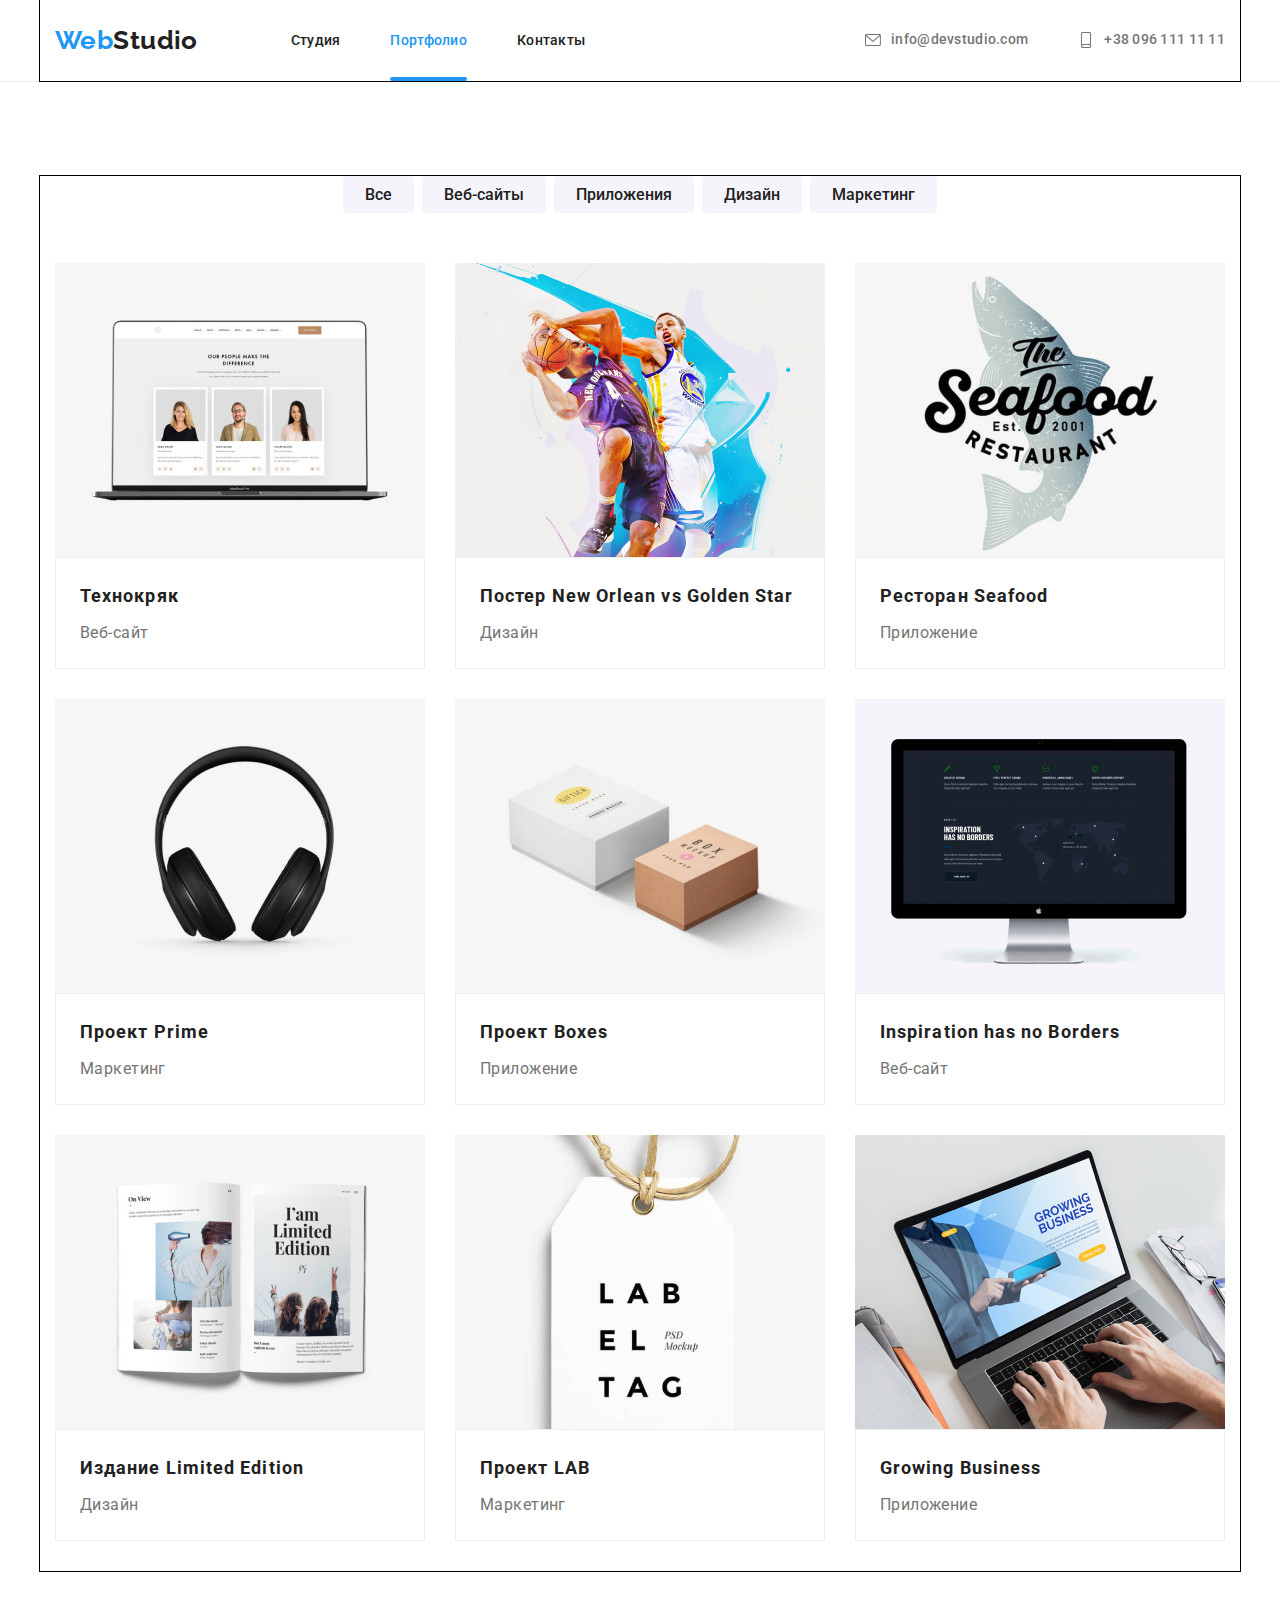
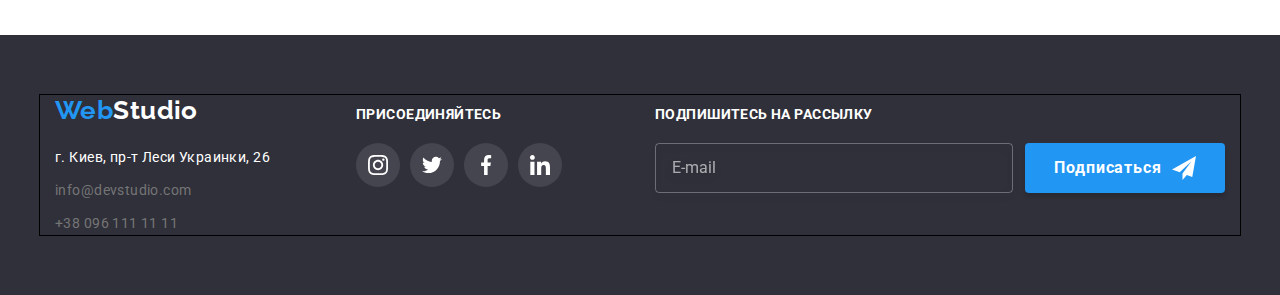
==== commit 539ea398: "last update" ====
--- a/portfolio.html
+++ b/portfolio.html
@@ -18,40 +18,49 @@
                 <a class="navigation__logo" href="./index.html" lang="en">
                     <span class="navigation__logo--first">Web</span>Studio
                 </a>
-                <ul class="pages">
-                    <li class="pages__item">
-                        <a class="pages__link" href="./index.html"> Студия </a>
-                    </li>
-                    <li class="pages__item">
-                        <a class="pages__link--active" href="./portfolio.html"> Портфолио </a>
-                    </li>
-                    <li class="pages__item">
-                        <a class="pages__link" href=""> Контакты </a>
-                    </li>
-                </ul>
+                <button type="button" class="menu-button is-open" aria-expanded="false" aria-controls="menu-container"
+                    data-menu-button>
+                    <svg width="40px" height="40px" aria-label="Переключатель меню">
+                        <use class="icon-menu" href="./images/sprite-menu.svg#menu"></use>
+                        <use class="icon-cross" href="./images/sprite-menu.svg#close"></use>
+                    </svg>
+                </button>
+                <div class="menu-container is-open" id="menu-container" data-menu>
+                    <ul class="pages">
+                        <li class="pages__item">
+                            <a class="pages__link" href="./index.html"> Студия </a>
+                        </li>
+                        <li class="pages__item">
+                            <a class="pages__link--active" href="./portfolio.html"> Портфолио </a>
+                        </li>
+                        <li class="pages__item">
+                            <a class="pages__link" href=""> Контакты </a>
+                        </li>
+                    </ul>
+                    <ul class="header-contacts">
+                        <li class="header-contacts__item">
+                            <a class="header-contacts__link" href="mailto:info@devstudio.com">
+                                <div class="header-contacts__thumb">
+                                    <svg class="header-contacts__icon">
+                                        <use href="./images/sprite.svg#envelope"></use>
+                                    </svg>
+                                </div>
+                                info@devstudio.com
+                            </a>
+                        </li>
+                        <li class="header-contacts__item">
+                            <a class="header-contacts__link" href="tel:+380961111111">
+                                <div class="header-contacts__thumb">
+                                    <svg class="header-contacts__icon">
+                                        <use href="./images/sprite.svg#phone"></use>
+                                    </svg>
+                                </div>
+                                +38 096 111 11 11
+                            </a>
+                        </li>
+                    </ul>
+                </div>
             </nav>
-            <ul class="header-contacts">
-                <li class="header-contacts__item">
-                    <a class="header-contacts__link" href="mailto:info@devstudio.com">
-                        <div class="header-contacts__thumb">
-                            <svg class="header-contacts__icon">
-                                <use href="./images/sprite.svg#envelope"></use>
-                            </svg>
-                        </div>
-                        info@devstudio.com
-                    </a>
-                </li>
-                <li class="header-contacts__item">
-                    <a class="header-contacts__link" href="tel:+380961111111">
-                        <div class="header-contacts__thumb">
-                            <svg class="header-contacts__icon">
-                                <use href="./images/sprite.svg#phone"></use>
-                            </svg>
-                        </div>
-                        +38 096 111 11 11
-                    </a>
-                </li>
-            </ul>
         </div>
     </header>
         <main>
@@ -267,5 +276,6 @@
                 </div>
             </div>
         </footer>
+        <script src="./mobile-menu.js"></script>
 </body>
 </html>--- a/css/main.min.css
+++ b/css/main.min.css
@@ -1,2 +1,2 @@
-body{font-family:"Roboto", sans-serif;color:#212121;background-color:#ffffff;font-size:14px;letter-spacing:0.03em}h1,h2,h3,h4,h5,h6,p,address{margin:0;padding:0}img{display:block;max-width:100%;height:auto}ul{list-style-type:none;margin:0;padding:0}a{text-decoration:none}.container{margin-left:auto;margin-right:auto;padding-left:15px;padding-right:15px;outline:1px solid black}@media screen and (min-width: 480px){.container{width:480px}}@media screen and (min-width: 768px){.container{width:768px}}@media screen and (min-width: 1200px){.container{width:1200px}}.visually-hidden{position:absolute;width:1px;height:1px;margin:-1px;border:0;padding:0;white-space:nowrap;-webkit-clip-path:inset(100%);clip-path:inset(100%);clip:rect(0 0 0 0);overflow:hidden}.section-header{border-bottom:1px #ececec solid}.header{display:-webkit-box;display:-ms-flexbox;display:flex;-webkit-box-align:center;-ms-flex-align:center;align-items:center}.navigation{display:-webkit-box;display:-ms-flexbox;display:flex;-webkit-box-align:center;-ms-flex-align:center;align-items:center;-webkit-box-pack:justify;-ms-flex-pack:justify;justify-content:space-between}.navigation__logo{font-family:"Raleway", sans-serif;font-weight:700;font-size:24px;line-height:1.16;color:#212121}@media screen and (min-width: 768px) and (max-width: 1199px){.navigation__logo{margin-right:88px}}@media screen and (min-width: 1200px){.navigation__logo{margin-right:93px;font-size:26px;line-height:1.19}}.navigation__logo--first{color:#2196f3}.pages{font-weight:500;line-height:1.2;letter-spacing:0.02em;color:#212121;list-style-type:none;display:-webkit-box;display:-ms-flexbox;display:flex}.pages__item:not(:last-child){margin-right:50px}.pages__link{position:relative;display:block;color:#212121;padding:32px 0;-webkit-transition:color 250ms cubic-bezier(0.4, 0, 0.2, 1);transition:color 250ms cubic-bezier(0.4, 0, 0.2, 1)}.pages__link:hover,.pages__link:focus,.pages__link:active{color:#2196f3}.pages__link--active{position:relative;display:block;color:#2196f3;padding:32px 0;-webkit-transition:color 250ms cubic-bezier(0.4, 0, 0.2, 1);transition:color 250ms cubic-bezier(0.4, 0, 0.2, 1)}.pages__link--active::after{content:"";position:absolute;bottom:0;display:block;width:100%;height:4px;background:#2196f3;border-radius:2px}.header-contacts{display:-webkit-box;display:-ms-flexbox;display:flex;margin-left:auto;-webkit-box-align:center;-ms-flex-align:center;align-items:center}@media screen and (min-width: 768px) and (max-width: 1199px){.header-contacts{width:138px;-ms-flex-wrap:wrap;flex-wrap:wrap}}.header-contacts__item{display:-webkit-box;display:-ms-flexbox;display:flex}@media screen and (min-width: 768px) and (max-width: 1199px){.header-contacts__item:not(:last-child){margin-bottom:10px}}@media screen and (min-width: 1200px){.header-contacts__item:not(:first-child){margin-left:50px}}.header-contacts__link{display:-webkit-box;display:-ms-flexbox;display:flex;font-weight:500;line-height:1.14;letter-spacing:0.02em;color:#757575;text-decoration:none;list-style-type:none;-webkit-transition:color 250ms cubic-bezier(0.4, 0, 0.2, 1);transition:color 250ms cubic-bezier(0.4, 0, 0.2, 1)}@media screen and (max-width: 1199px){.header-contacts__link{font-size:12px;line-height:1.16}}.header-contacts__link:hover,.header-contacts__link:focus{color:#2196f3}.header-contacts__thumb{width:16px;height:16px;margin-right:10px}.header-contacts__icon{width:16px;height:16px;fill:#757575;-webkit-transition:fill 250ms cubic-bezier(0.4, 0, 0.2, 1);transition:fill 250ms cubic-bezier(0.4, 0, 0.2, 1)}.header-contacts__link:hover .header-contacts__icon,.header-contacts__link:focus .header-contacts__icon{fill:#2196f3}.section-hero{background:#2f303a;margin-left:auto;margin-right:auto;padding-top:200px;padding-bottom:200px;background-image:-webkit-gradient(linear, left top, right top, from(rgba(47,48,58,0.4)), to(rgba(47,48,58,0.4))),url(../images/hero_background.jpg);background-image:linear-gradient(to right, rgba(47,48,58,0.4), rgba(47,48,58,0.4)),url(../images/hero_background.jpg);background-repeat:no-repeat;background-size:cover;background-position:center;max-height:600px;max-width:1600px}.hero{text-align:center}.hero-title{font-weight:900;font-size:26px;width:696px;margin-left:auto;margin-right:auto;line-height:1.61;letter-spacing:0.06em;text-transform:uppercase;color:#fff;margin-bottom:30px}@media screen and (max-width: 1199px){.hero-title{width:360px}}@media screen and (min-width: 1200px){.hero-title{font-size:44px;line-height:1.36}}.hero-button{padding:10px 32px;font-weight:700;font-size:16px;line-height:1.8;text-align:center;letter-spacing:0.06em;-webkit-box-shadow:0px 4px 4px rgba(0,0,0,0.15);box-shadow:0px 4px 4px rgba(0,0,0,0.15);border-radius:4px;border:0;color:#fff;background:#2196f3;cursor:pointer;-webkit-transition:background-color 250ms cubic-bezier(0.4, 0, 0.2, 1);transition:background-color 250ms cubic-bezier(0.4, 0, 0.2, 1)}.hero-button:hover,.hero-button:focus{background-color:#188ce8}.section-advantages{padding-top:94px;padding-bottom:94px}.advantages{padding-bottom:0}@media screen and (min-width: 768px){.features{display:-webkit-box;display:-ms-flexbox;display:flex;-ms-flex-wrap:wrap;flex-wrap:wrap;margin-right:calc(-1 * 30px);margin-bottom:calc(-1 * 30px)}}@media screen and (min-width: 1200px){.features{display:-webkit-box;display:-ms-flexbox;display:flex;-webkit-box-pack:justify;-ms-flex-pack:justify;justify-content:space-between;margin:0}}.features__title{font-weight:700;font-size:14px;line-height:1.1;text-transform:uppercase;color:#212121;margin-bottom:10px}@media screen and (max-width: 767px){.features__title{text-align:center}}.features__explain{line-height:1.7;color:#757575}.features__thumb{width:100%;height:120px;background:#f5f4fa;border-radius:4px;margin-bottom:30px;padding:25px 100px}.features__icon{width:100%;height:70px}.features__item{width:100%}@media screen and (max-width: 767px){.features__item:not(:last-child){margin-bottom:30px}}@media screen and (min-width: 768px) and (max-width: 1199px){.features__item{-ms-flex-preferred-size:calc(100% / 2 - 30px);flex-basis:calc(100% / 2 - 30px);margin-right:30px;margin-bottom:30px}}@media screen and (min-width: 1200px){.features__item{width:270px}}.visually-hidden{position:absolute;width:1px;height:1px;margin:-1px;border:0;padding:0;white-space:nowrap;-webkit-clip-path:inset(100%);clip-path:inset(100%);clip:rect(0 0 0 0);overflow:hidden}.section-activities{padding-bottom:94px}@media screen and (max-width: 1199px){.section-activities{position:absolute;width:1px;height:1px;margin:-1px;border:0;padding:0;white-space:nowrap;-webkit-clip-path:inset(100%);clip-path:inset(100%);clip:rect(0 0 0 0);overflow:hidden}}.activities-title{font-weight:700;font-size:36px;line-height:1.2;text-align:center;color:#212121;margin-bottom:50px}.activities-examples{display:-webkit-box;display:-ms-flexbox;display:flex;-webkit-box-pack:justify;-ms-flex-pack:justify;justify-content:space-between;z-index:1}.activities-examples__thumb{position:relative;display:-webkit-box;display:-ms-flexbox;display:flex;-webkit-box-align:end;-ms-flex-align:end;align-items:flex-end}.activities-examples__text{position:absolute;left:0;bottom:0;display:-webkit-box;display:-ms-flexbox;display:flex;-webkit-box-align:center;-ms-flex-align:center;align-items:center;-webkit-box-pack:center;-ms-flex-pack:center;justify-content:center;width:100%;height:70px;font-weight:700;font-size:14px;line-height:1.14;text-align:center;text-transform:uppercase;color:#fff;background:rgba(47,48,58,0.8)}.section-team{background:#f5f4fa;padding-top:94px;padding-bottom:94px}.team-title{font-weight:700;font-size:28px;line-height:1.18;text-align:center;color:#212121;margin-bottom:50px}@media screen and (min-width: 1200px){.team-title{font-size:36px;line-height:1.16}}@media screen and (min-width: 768px) and (max-width: 1199px){.team-list{display:-webkit-box;display:-ms-flexbox;display:flex;-ms-flex-wrap:wrap;flex-wrap:wrap;margin-right:calc(-1 * 30px);margin-bottom:calc(-1 * 30px)}}@media screen and (min-width: 1200px){.team-list{display:-webkit-box;display:-ms-flexbox;display:flex;-webkit-box-pack:center;-ms-flex-pack:center;justify-content:center;margin:0}}.team-list__item{background:#fff;-webkit-box-shadow:0px 1px 3px rgba(0,0,0,0.12),0px 1px 1px rgba(0,0,0,0.14),0px 2px 1px rgba(0,0,0,0.2);box-shadow:0px 1px 3px rgba(0,0,0,0.12),0px 1px 1px rgba(0,0,0,0.14),0px 2px 1px rgba(0,0,0,0.2);border-radius:0px 0px 4px 4px;width:450px}@media screen and (max-width: 767px){.team-list__item:not(:last-child){margin-bottom:30px}}@media screen and (min-width: 768px) and (max-width: 1199px){.team-list__item{width:354px;-ms-flex-preferred-size:calc(100% / 2 - 30px);flex-basis:calc(100% / 2 - 30px);margin-right:30px;margin-bottom:30px}}@media screen and (min-width: 1200px){.team-list__item{width:270px;-ms-flex-preferred-size:content;flex-basis:content;margin-bottom:0;margin-right:0}.team-list__item:not(:last-child){margin-right:30px}}.team-list__info{padding-top:30px;padding-bottom:30px}.team-list__name{font-weight:500;font-size:16px;line-height:1.2;text-align:center;color:#212121;margin-bottom:10px}.team-list__position{font-size:16px;line-height:1.2;text-align:center;color:#757575;margin-bottom:16px}.team-list__socials{display:-webkit-box;display:-ms-flexbox;display:flex;-webkit-box-pack:center;-ms-flex-pack:center;justify-content:center}.member-socials__item{width:44px;height:44px}.member-socials__item:not(:last-child){margin-right:10px}.member-socials__link{display:-webkit-box;display:-ms-flexbox;display:flex;width:44px;height:44px;border-radius:50%;-webkit-box-align:center;-ms-flex-align:center;align-items:center;-webkit-box-pack:center;-ms-flex-pack:center;justify-content:center;-webkit-transition:background-color 250ms cubic-bezier(0.4, 0, 0.2, 1);transition:background-color 250ms cubic-bezier(0.4, 0, 0.2, 1)}.member-socials__link:hover,.member-socials__link:focus{background-color:#2196f3}.member-socials__icon{fill:#afb1b8;-webkit-transition:fill 250ms cubic-bezier(0.4, 0, 0.2, 1);transition:fill 250ms cubic-bezier(0.4, 0, 0.2, 1)}.member-socials__link:hover .member-socials__icon,.member-socials__link:focus .member-socials__icon{fill:#fff}.section-clients{margin-left:auto;margin-right:auto;padding-top:94px;padding-bottom:94px}.clients-title{font-weight:700;font-size:28px;line-height:1.18;text-align:center;color:#212121;margin-bottom:50px}@media screen and (min-width: 1200px){.clients-title{font-size:36px;line-height:1.16}}.clients-list{display:-webkit-box;display:-ms-flexbox;display:flex}@media screen and (min-width: 480px) and (max-width: 1199px){.clients-list{-ms-flex-wrap:wrap;flex-wrap:wrap;margin-right:calc(-1 * 30px);margin-bottom:calc(-1 * 30px)}}.clients-list__item{width:170px;height:92px;display:-webkit-box;display:-ms-flexbox;display:flex;-webkit-box-align:center;-ms-flex-align:center;align-items:center;-webkit-box-pack:center;-ms-flex-pack:center;justify-content:center}@media screen and (min-width: 480px){.clients-list__item{-ms-flex-preferred-size:calc(100% / 2 - 30px);flex-basis:calc(100% / 2 - 30px);margin-right:30px;margin-bottom:30px}}@media screen and (min-width: 768px){.clients-list__item{-ms-flex-preferred-size:calc(100% / 3 - 30px);flex-basis:calc(100% / 3 - 30px);margin-right:30px;margin-bottom:30px}}@media screen and (min-width: 1200px){.clients-list__item{-ms-flex-preferred-size:auto;flex-basis:auto;margin:0}}@media screen and (min-width: 1200px){.clients-list__item:not(:last-child){margin-right:30px}}.clients-list__link{display:-webkit-box;display:-ms-flexbox;display:flex;-webkit-box-align:center;-ms-flex-align:center;align-items:center;-webkit-box-pack:center;-ms-flex-pack:center;justify-content:center;width:100%;height:100%;border:1px solid #afb1b8;border-radius:4px;-webkit-transition:border-color 250ms cubic-bezier(0.4, 0, 0.2, 1);transition:border-color 250ms cubic-bezier(0.4, 0, 0.2, 1)}.clients-list__link:hover,.clients-list__link:focus{border-color:#2196f3;cursor:pointer}.clients-list__icon{width:106px;height:60px;fill:#afb1b8;-webkit-transition:fill 250ms cubic-bezier(0.4, 0, 0.2, 1);transition:fill 250ms cubic-bezier(0.4, 0, 0.2, 1)}.clients-list__link:hover .clients-list__icon,.clients-list__icon .clients-list__link:focus{fill:#2196f3}.section-footer{background:#2f303a;padding-top:60px;padding-bottom:60px}.footer{display:-webkit-box;display:-ms-flexbox;display:flex;-webkit-box-pack:center;-ms-flex-pack:center;justify-content:center}@media screen and (max-width: 767px){.footer{-webkit-box-orient:vertical;-webkit-box-direction:normal;-ms-flex-direction:column;flex-direction:column}}@media screen and (min-width: 768px) and (max-width: 1199px){.footer{-ms-flex-wrap:wrap;flex-wrap:wrap;-webkit-box-align:baseline;-ms-flex-align:baseline;align-items:baseline}}@media screen and (min-width: 1200px){.footer{-ms-flex-wrap:nowrap;flex-wrap:nowrap;-webkit-box-align:baseline;-ms-flex-align:baseline;align-items:baseline}}.footer-links{text-align:center}@media screen and (min-width: 1200px){.footer-links{text-align:start}}.footer-links__logo{font-family:"Raleway", sans-serif;font-style:normal;font-weight:700;font-size:26px;line-height:1.2;color:#fff;text-decoration:none}.footer-links__logo--first{color:#2196f3}.addresses{font-style:normal;margin-top:20px}@media screen and (min-width: 1200px){.addresses{width:231px}}.addresses-list__item:not(:last-child){margin-bottom:9px}.addresses-list__phy-address{line-height:1.7;color:#fff;-webkit-transition:color 250ms cubic-bezier(0.4, 0, 0.2, 1);transition:color 250ms cubic-bezier(0.4, 0, 0.2, 1)}.addresses-list__phy-address:hover,.addresses-list__phy-address:focus{color:#2196f3}.addresses-list__address{line-height:1.7;color:#757575;-webkit-transition:color 250ms cubic-bezier(0.4, 0, 0.2, 1);transition:color 250ms cubic-bezier(0.4, 0, 0.2, 1)}.addresses-list__address:hover,.addresses-list__address:focus{color:#2196f3}.join{margin-left:0px;text-align:center}@media screen and (max-width: 767px){.join{margin-top:60px}}@media screen and (min-width: 768px) and (max-width: 1199px){.join{margin-left:165px}}@media screen and (min-width: 1200px){.join{margin-left:70px;text-align:start}}.join-title{color:#fff;font-weight:700;font-size:14px;line-height:1.14;text-transform:uppercase}.join-list{display:-webkit-box;display:-ms-flexbox;display:flex;-webkit-box-align:center;-ms-flex-align:center;align-items:center;margin-top:20px}@media screen and (max-width: 1199px){.join-list{-webkit-box-pack:center;-ms-flex-pack:center;justify-content:center}}.join-list__item:not(:last-child){margin-right:10px}.join-list__link{display:-webkit-box;display:-ms-flexbox;display:flex;-webkit-box-align:center;-ms-flex-align:center;align-items:center;-webkit-box-pack:center;-ms-flex-pack:center;justify-content:center;width:44px;height:44px;background:rgba(255,255,255,0.1);border-radius:50%;-webkit-transition:background-color 250ms cubic-bezier(0.4, 0, 0.2, 1);transition:background-color 250ms cubic-bezier(0.4, 0, 0.2, 1)}.join-list__link:hover,.join-list__link:focus{background-color:#2196f3}.subscribe{margin-left:0}@media screen and (max-width: 1199px){.subscribe{text-align:center;margin-top:60px}}@media screen and (min-width: 1200px){.subscribe{margin-left:auto}}.subscribe-title{margin-bottom:20px;color:#fff;font-weight:700;font-size:14px;line-height:1.14;text-transform:uppercase}.subscribe-form{display:-webkit-box;display:-ms-flexbox;display:flex;-ms-flex-wrap:wrap;flex-wrap:wrap;-webkit-box-pack:center;-ms-flex-pack:center;justify-content:center}@media screen and (min-width: 1200px){.subscribe-form{-ms-flex-wrap:nowrap;flex-wrap:nowrap}}.subscribe-form__action{width:450px;height:50px;padding:15px 16px;color:#fff;border:1px solid rgba(255,255,255,0.3);-webkit-filter:drop-shadow(0px 4px 4px rgba(0,0,0,0.15));filter:drop-shadow(0px 4px 4px rgba(0,0,0,0.15));border-radius:4px;background-color:transparent;-webkit-transition:border-color 250ms cubic-bezier(0.4, 0, 0.2, 1);transition:border-color 250ms cubic-bezier(0.4, 0, 0.2, 1);-ms-flex-preferred-size:100%;flex-basis:100%}.subscribe-form__action:hover,.subscribe-form__action:focus{outline:none;border-color:#fff}.subscribe-form__action::-webkit-input-placeholder{font-weight:400;font-size:16px;line-height:1.25;color:rgba(255,255,255,0.6)}.subscribe-form__action:-ms-input-placeholder{font-weight:400;font-size:16px;line-height:1.25;color:rgba(255,255,255,0.6)}.subscribe-form__action::-ms-input-placeholder{font-weight:400;font-size:16px;line-height:1.25;color:rgba(255,255,255,0.6)}.subscribe-form__action::placeholder{font-weight:400;font-size:16px;line-height:1.25;color:rgba(255,255,255,0.6)}@media screen and (min-width: 1200px){.subscribe-form__action{width:358px;-ms-flex-preferred-size:auto;flex-basis:auto}}.subscribe-form__button{display:-webkit-box;display:-ms-flexbox;display:flex;-webkit-box-align:center;-ms-flex-align:center;align-items:center;-webkit-box-pack:center;-ms-flex-pack:center;justify-content:center;width:200px;height:50px;margin-left:12px;font-weight:700;cursor:pointer;font-size:16px;line-height:1.87;letter-spacing:0.06em;color:#fff;background:#2196f3;-webkit-box-shadow:0px 4px 4px rgba(0,0,0,0.15);box-shadow:0px 4px 4px rgba(0,0,0,0.15);border-radius:4px;border-color:transparent;-webkit-transition:background-color 250ms cubic-bezier(0.4, 0, 0.2, 1);transition:background-color 250ms cubic-bezier(0.4, 0, 0.2, 1)}@media screen and (max-width: 1199px){.subscribe-form__button{margin-top:20px}}.subscribe-form__button::after{content:"";width:24px;height:24px;margin-left:10px;background-image:url(../images/subscribe-icon.svg)}.subscribe-form__button:hover,.subscribe-form__button:focus{background-color:#188ce8}.section-filters{padding-top:94px;padding-bottom:94px}.filters-list{display:-webkit-box;display:-ms-flexbox;display:flex;-webkit-box-pack:center;-ms-flex-pack:center;justify-content:center;margin-bottom:50px}@media screen and (max-width: 767px){.filters-list{-ms-flex-wrap:wrap;flex-wrap:wrap;-webkit-box-pack:left;-ms-flex-pack:left;justify-content:left;margin-right:-8px;margin-bottom:35px}}@media screen and (max-width: 767px){.filters-list__item{margin-right:8px;margin-bottom:15px}}@media screen and (min-width: 768px){.filters-list__item:not(:last-child){margin-right:8px}}.filters-list__button{background:#f5f4fa;border-radius:4px;cursor:pointer;width:auto;font-weight:500;font-size:16px;line-height:1.6;text-align:center;color:#212121;padding:6px 22px;border:0;display:block;-webkit-transition:background-color 250ms cubic-bezier(0.4, 0, 0.2, 1),color 250ms cubic-bezier(0.4, 0, 0.2, 1),-webkit-box-shadow 250ms cubic-bezier(0.4, 0, 0.2, 1);transition:background-color 250ms cubic-bezier(0.4, 0, 0.2, 1),color 250ms cubic-bezier(0.4, 0, 0.2, 1),-webkit-box-shadow 250ms cubic-bezier(0.4, 0, 0.2, 1);transition:background-color 250ms cubic-bezier(0.4, 0, 0.2, 1),color 250ms cubic-bezier(0.4, 0, 0.2, 1),box-shadow 250ms cubic-bezier(0.4, 0, 0.2, 1);transition:background-color 250ms cubic-bezier(0.4, 0, 0.2, 1),color 250ms cubic-bezier(0.4, 0, 0.2, 1),box-shadow 250ms cubic-bezier(0.4, 0, 0.2, 1),-webkit-box-shadow 250ms cubic-bezier(0.4, 0, 0.2, 1)}.filters-list__button:hover,.filters-list__button:focus{background-color:#2196f3;color:#fff;-webkit-box-shadow:0px 3px 1px rgba(0,0,0,0.1),0px 1px 2px rgba(0,0,0,0.08),0px 2px 2px rgba(0,0,0,0.12);box-shadow:0px 3px 1px rgba(0,0,0,0.1),0px 1px 2px rgba(0,0,0,0.08),0px 2px 2px rgba(0,0,0,0.12)}.examples-list{padding:0;margin:0;list-style:none}@media screen and (max-width: 767px){.examples-list{-webkit-box-pack:center;-ms-flex-pack:center;justify-content:center}}@media screen and (min-width: 768px){.examples-list{display:-webkit-box;display:-ms-flexbox;display:flex;-ms-flex-wrap:wrap;flex-wrap:wrap;margin-right:calc(-1 * 30px);margin-bottom:calc(-1 * 30px)}}.examples-list__item{background:#fff}@media screen and (min-width: 768px){.examples-list__item{-ms-flex-preferred-size:calc(100% / 2 - 30px);flex-basis:calc(100% / 2 - 30px);margin-right:30px;margin-bottom:30px}}@media screen and (min-width: 1200px){.examples-list__item{-ms-flex-preferred-size:calc(100% / 3 - 30px);flex-basis:calc(100% / 3 - 30px);margin-right:30px;margin-bottom:30px}}.examples-list__item:not(:last-child){margin-bottom:30px}.examples-list__title{font-weight:700;font-size:18px;line-height:2;letter-spacing:0.06em;color:#212121;margin-bottom:4px}.examples-list__sphere{font-size:16px;line-height:1.87;color:#757575}.examples-list__img{display:block;position:relative;overflow:hidden}.examples-list__text{padding:20px 24px;border:1px solid #eeeeee}.examples-list__link{display:inline-block}.examples-list__link:hover,.examples-list__link:focus{-webkit-box-shadow:0px 1px 1px rgba(0,0,0,0.12),0px 4px 4px rgba(0,0,0,0.06),1px 4px 6px rgba(0,0,0,0.16);box-shadow:0px 1px 1px rgba(0,0,0,0.12),0px 4px 4px rgba(0,0,0,0.06),1px 4px 6px rgba(0,0,0,0.16)}.examples-list__explain{position:absolute;display:inline-block;width:100%;height:100%;padding:63px 24px;font-weight:400;font-size:18px;line-height:28px;color:#fff;opacity:0;-webkit-transition:opacity 250ms cubic-bezier(0.4, 0, 0.2, 1),background-color 250ms cubic-bezier(0.4, 0, 0.2, 1),-webkit-transform 250ms cubic-bezier(0.4, 0, 0.2, 1);transition:opacity 250ms cubic-bezier(0.4, 0, 0.2, 1),background-color 250ms cubic-bezier(0.4, 0, 0.2, 1),-webkit-transform 250ms cubic-bezier(0.4, 0, 0.2, 1);transition:opacity 250ms cubic-bezier(0.4, 0, 0.2, 1),background-color 250ms cubic-bezier(0.4, 0, 0.2, 1),transform 250ms cubic-bezier(0.4, 0, 0.2, 1);transition:opacity 250ms cubic-bezier(0.4, 0, 0.2, 1),background-color 250ms cubic-bezier(0.4, 0, 0.2, 1),transform 250ms cubic-bezier(0.4, 0, 0.2, 1),-webkit-transform 250ms cubic-bezier(0.4, 0, 0.2, 1)}.examples-list__link:hover .examples-list__explain,.examples-list__link:focus .examples-list__explain{opacity:1;background-color:rgba(33,150,243,0.9);-webkit-transform:translateY(-100%);transform:translateY(-100%)}.backdrop{position:fixed;top:0;left:0;width:100%;height:100%;background:rgba(0,0,0,0.2);z-index:2;-webkit-transition:250ms cubic-bezier(0.4, 0, 0.2, 1);transition:250ms cubic-bezier(0.4, 0, 0.2, 1)}.backdrop.is-hidden{opacity:0;pointer-events:none}.modal{position:absolute;top:50%;left:50%;display:-webkit-box;display:-ms-flexbox;display:flex;-webkit-box-pack:center;-ms-flex-pack:center;justify-content:center;-webkit-transform:translate(-50%, -50%);transform:translate(-50%, -50%);width:528px;height:581px;padding:40px;background:#fff;-webkit-box-shadow:0px 1px 3px rgba(0,0,0,0.12),0px 1px 1px rgba(0,0,0,0.14),0px 2px 1px rgba(0,0,0,0.2);box-shadow:0px 1px 3px rgba(0,0,0,0.12),0px 1px 1px rgba(0,0,0,0.14),0px 2px 1px rgba(0,0,0,0.2);border-radius:4px}.modal-close{position:absolute;top:8px;right:8px;display:-webkit-box;display:-ms-flexbox;display:flex;width:30px;height:30px;-webkit-box-align:center;-ms-flex-align:center;align-items:center;-webkit-box-pack:center;-ms-flex-pack:center;justify-content:center;padding:0;background:#fff;border:1px solid rgba(0,0,0,0.1);border-radius:50%;cursor:pointer}.modal-close__icon{width:18px;height:18px;fill:#000000;-webkit-transition:fill 250ms cubic-bezier(0.4, 0, 0.2, 1);transition:fill 250ms cubic-bezier(0.4, 0, 0.2, 1)}.modal-close:hover .modal-close__icon,.modal-close:focus .modal-close__icon{fill:#2196f3}.modal-form__title{margin-bottom:12px;font-weight:700;font-size:20px;line-height:23px;text-align:center;color:#212121}.modal-form__list{margin-bottom:30px}.modal-form__label{margin-bottom:4px;font-weight:400;font-size:12px;line-height:14px;letter-spacing:0.01em;color:#757575}.modal-form__field{position:relative}.modal-form__item{display:-webkit-box;display:-ms-flexbox;display:flex;-webkit-box-orient:vertical;-webkit-box-direction:normal;-ms-flex-direction:column;flex-direction:column;margin-bottom:10px}.modal-form__item.comment{margin-bottom:20px}.modal-form__input{padding:12px 42px;height:40px;width:100%;border:1px solid rgba(33,33,33,0.2);border-radius:4px;-webkit-transition:border-color 250ms cubic-bezier(0.4, 0, 0.2, 1);transition:border-color 250ms cubic-bezier(0.4, 0, 0.2, 1)}.modal-form__input:hover,.modal-form__input:focus{outline:none;border-color:#2196f3}.modal-form__icon{position:absolute;width:18px;height:18px;left:12px;top:50%;-webkit-transform:translateY(-50%);transform:translateY(-50%);-webkit-transition:fill 250ms cubic-bezier(0.4, 0, 0.2, 1);transition:fill 250ms cubic-bezier(0.4, 0, 0.2, 1)}.modal-form__item:focus-within .modal-form__icon,.modal-form__item:hover .modal-form__icon{fill:#2196f3}.modal-form__textarea{resize:none;width:100%;height:120px;padding:12px 16px;border:1px solid rgba(33,33,33,0.2);border-radius:4px;-webkit-transition:border-color 250ms cubic-bezier(0.4, 0, 0.2, 1);transition:border-color 250ms cubic-bezier(0.4, 0, 0.2, 1)}.modal-form__textarea:hover,.modal-form__textarea:focus{outline:none;border-color:#2196f3}.modal-form__textarea::-webkit-input-placeholder{font-weight:400;font-size:12px;line-height:14px;letter-spacing:0.01em;color:rgba(117,117,117,0.5)}.modal-form__textarea:-ms-input-placeholder{font-weight:400;font-size:12px;line-height:14px;letter-spacing:0.01em;color:rgba(117,117,117,0.5)}.modal-form__textarea::-ms-input-placeholder{font-weight:400;font-size:12px;line-height:14px;letter-spacing:0.01em;color:rgba(117,117,117,0.5)}.modal-form__textarea::placeholder{font-weight:400;font-size:12px;line-height:14px;letter-spacing:0.01em;color:rgba(117,117,117,0.5)}.modal-permition{display:-webkit-box;display:-ms-flexbox;display:flex;-webkit-box-align:center;-ms-flex-align:center;align-items:center}.modal-permition__label{display:-webkit-box;display:-ms-flexbox;display:flex;-webkit-box-align:center;-ms-flex-align:center;align-items:center;cursor:pointer}.modal-permition__checkbox{position:absolute;-webkit-appearance:none;-moz-appearance:none;appearance:none}.modal-permition__policy{margin-left:7px;font-weight:400;font-size:14px;line-height:24px;color:#757575}.modal-permition__link{color:#2196f3;text-decoration:underline}.modal-permition__icon{display:block;width:16px;height:15px;border:2px solid #212121;border-radius:2px;cursor:pointer;-webkit-transition:border-color 250ms cubic-bezier(0.4, 0, 0.2, 1);transition:border-color 250ms cubic-bezier(0.4, 0, 0.2, 1)}.modal-permition__checkbox:hover+.modal-permition__icon,.modal-permition__checkbox:focus+.modal-permition__icon{border-color:#2196f3}.modal-permition__checkbox:checked+.modal-permition__icon{background-color:#2196f3;background-image:url(../images/checkbox-icon.svg);background-repeat:no-repeat;background-position:center;background-size:contain;background-origin:border-box;border-color:transparent}.modal-submit{display:-webkit-box;display:-ms-flexbox;display:flex;-webkit-box-align:center;-ms-flex-align:center;align-items:center;-webkit-box-pack:center;-ms-flex-pack:center;justify-content:center;margin-left:auto;margin-right:auto;padding:0;width:200px;height:50px;cursor:pointer;background:#2196f3;-webkit-box-shadow:0px 4px 4px rgba(0,0,0,0.15);box-shadow:0px 4px 4px rgba(0,0,0,0.15);border-radius:4px;border-color:transparent;font-weight:700;font-size:16px;line-height:30px;letter-spacing:0.06em;color:#fff;-webkit-transition:background-color 250ms cubic-bezier(0.4, 0, 0.2, 1);transition:background-color 250ms cubic-bezier(0.4, 0, 0.2, 1)}.modal-submit:hover,.modal-submit:focus{background-color:#188ce8}
+body{font-family:"Roboto", sans-serif;color:#212121;background-color:#ffffff;font-size:14px;letter-spacing:0.03em}h1,h2,h3,h4,h5,h6,p,address{margin:0;padding:0}img{display:block;max-width:100%;height:auto}ul{list-style-type:none;margin:0;padding:0}a{text-decoration:none}.container{margin-left:auto;margin-right:auto;padding-left:15px;padding-right:15px;outline:1px solid black}@media screen and (min-width: 480px){.container{width:480px}}@media screen and (min-width: 768px){.container{width:768px}}@media screen and (min-width: 1200px){.container{width:1200px}}.visually-hidden{position:absolute;width:1px;height:1px;margin:-1px;border:0;padding:0;white-space:nowrap;-webkit-clip-path:inset(100%);clip-path:inset(100%);clip:rect(0 0 0 0);overflow:hidden}.section-header{position:relative;border-bottom:1px #ececec solid}.header{display:-webkit-box;display:-ms-flexbox;display:flex;-webkit-box-align:center;-ms-flex-align:center;align-items:center}@media screen and (min-width: 768px){.navigation{display:-webkit-box;display:-ms-flexbox;display:flex;-webkit-box-flex:1;-ms-flex-positive:1;flex-grow:1;-webkit-box-align:center;-ms-flex-align:center;align-items:center}}.navigation__logo{font-family:"Raleway", sans-serif;font-weight:700;font-size:24px;line-height:1.16;color:#212121}@media screen and (min-width: 768px) and (max-width: 1199px){.navigation__logo{margin-right:88px}}@media screen and (min-width: 1200px){.navigation__logo{margin-right:93px;font-size:26px;line-height:1.19}}.navigation__logo--first{color:#2196f3}.menu-button{display:-webkit-inline-box;display:-ms-inline-flexbox;display:inline-flex;margin-left:auto;padding:0;border:none;background-color:transparent}@media screen and (min-width: 768px){.menu-button{display:none}}.menu-button .icon-cross{display:none}.menu-button.is-open .icon-cross{display:block}.menu-button.is-open .icon-menu{display:none}@media screen and (max-width: 767px){.menu-container{display:none;position:absolute;top:100%;left:0;display:-webkit-box;display:-ms-flexbox;display:flex;width:100%;background-color:#ffffff}.menu-container.is-open{display:block}}@media screen and (min-width: 768px){.menu-container{display:-webkit-box;display:-ms-flexbox;display:flex;-webkit-box-flex:1;-ms-flex-positive:1;flex-grow:1;-webkit-box-pack:justify;-ms-flex-pack:justify;justify-content:space-between}}.pages{display:-webkit-box;display:-ms-flexbox;display:flex;font-weight:500;line-height:1.2;letter-spacing:0.02em;color:#212121;list-style-type:none}@media screen and (max-width: 767px){.pages{-webkit-box-pack:center;-ms-flex-pack:center;justify-content:center;-webkit-box-orient:vertical;-webkit-box-direction:normal;-ms-flex-direction:column;flex-direction:column}}@media screen and (min-width: 768px){.pages__item:not(:last-child){margin-right:50px}}.pages__link{position:relative;display:block;color:#212121;padding:32px 0;-webkit-transition:color 250ms cubic-bezier(0.4, 0, 0.2, 1);transition:color 250ms cubic-bezier(0.4, 0, 0.2, 1)}.pages__link:hover,.pages__link:focus,.pages__link:active{color:#2196f3}.pages__link--active{position:relative;display:block;color:#2196f3;padding:32px 0;-webkit-transition:color 250ms cubic-bezier(0.4, 0, 0.2, 1);transition:color 250ms cubic-bezier(0.4, 0, 0.2, 1)}@media screen and (min-width: 768px){.pages__link--active::after{content:"";position:absolute;bottom:0;display:block;width:100%;height:4px;background:#2196f3;border-radius:2px}}.header-contacts{display:-webkit-box;display:-ms-flexbox;display:flex;-webkit-box-align:center;-ms-flex-align:center;align-items:center}@media screen and (min-width: 768px) and (max-width: 1199px){.header-contacts{width:138px;-ms-flex-wrap:wrap;flex-wrap:wrap}}.header-contacts__item{display:-webkit-box;display:-ms-flexbox;display:flex}@media screen and (min-width: 768px) and (max-width: 1199px){.header-contacts__item:not(:last-child){margin-bottom:10px}}@media screen and (min-width: 1200px){.header-contacts__item:not(:first-child){margin-left:50px}}.header-contacts__link{display:-webkit-box;display:-ms-flexbox;display:flex;font-weight:500;line-height:1.14;letter-spacing:0.02em;color:#757575;text-decoration:none;list-style-type:none;-webkit-transition:color 250ms cubic-bezier(0.4, 0, 0.2, 1);transition:color 250ms cubic-bezier(0.4, 0, 0.2, 1)}@media screen and (max-width: 1199px){.header-contacts__link{font-size:12px;line-height:1.16}}.header-contacts__link:hover,.header-contacts__link:focus{color:#2196f3}.header-contacts__thumb{width:16px;height:16px;margin-right:10px}.header-contacts__icon{width:16px;height:16px;fill:#757575;-webkit-transition:fill 250ms cubic-bezier(0.4, 0, 0.2, 1);transition:fill 250ms cubic-bezier(0.4, 0, 0.2, 1)}.header-contacts__link:hover .header-contacts__icon,.header-contacts__link:focus .header-contacts__icon{fill:#2196f3}.section-hero{background:#2f303a;margin-left:auto;margin-right:auto;padding-top:200px;padding-bottom:200px;background-image:-webkit-gradient(linear, left top, right top, from(rgba(47,48,58,0.4)), to(rgba(47,48,58,0.4))),url(../images/hero_background.jpg);background-image:linear-gradient(to right, rgba(47,48,58,0.4), rgba(47,48,58,0.4)),url(../images/hero_background.jpg);background-repeat:no-repeat;background-size:cover;background-position:center;max-height:600px;max-width:1600px}.hero{text-align:center}.hero-title{font-weight:900;font-size:26px;width:696px;margin-left:auto;margin-right:auto;line-height:1.61;letter-spacing:0.06em;text-transform:uppercase;color:#fff;margin-bottom:30px}@media screen and (max-width: 1199px){.hero-title{width:360px}}@media screen and (min-width: 1200px){.hero-title{font-size:44px;line-height:1.36}}.hero-button{padding:10px 32px;font-weight:700;font-size:16px;line-height:1.8;text-align:center;letter-spacing:0.06em;-webkit-box-shadow:0px 4px 4px rgba(0,0,0,0.15);box-shadow:0px 4px 4px rgba(0,0,0,0.15);border-radius:4px;border:0;color:#fff;background:#2196f3;cursor:pointer;-webkit-transition:background-color 250ms cubic-bezier(0.4, 0, 0.2, 1);transition:background-color 250ms cubic-bezier(0.4, 0, 0.2, 1)}.hero-button:hover,.hero-button:focus{background-color:#188ce8}.section-advantages{padding-top:94px;padding-bottom:94px}.advantages{padding-bottom:0}@media screen and (min-width: 768px){.features{display:-webkit-box;display:-ms-flexbox;display:flex;-ms-flex-wrap:wrap;flex-wrap:wrap;margin-right:calc(-1 * 30px);margin-bottom:calc(-1 * 30px)}}@media screen and (min-width: 1200px){.features{display:-webkit-box;display:-ms-flexbox;display:flex;-webkit-box-pack:justify;-ms-flex-pack:justify;justify-content:space-between;margin:0}}.features__title{font-weight:700;font-size:14px;line-height:1.1;text-transform:uppercase;color:#212121;margin-bottom:10px}@media screen and (max-width: 767px){.features__title{text-align:center}}.features__explain{line-height:1.7;color:#757575}.features__thumb{width:100%;height:120px;background:#f5f4fa;border-radius:4px;margin-bottom:30px;padding:25px 100px}.features__icon{width:100%;height:70px}.features__item{width:100%}@media screen and (max-width: 767px){.features__item:not(:last-child){margin-bottom:30px}}@media screen and (min-width: 768px) and (max-width: 1199px){.features__item{-ms-flex-preferred-size:calc(100% / 2 - 30px);flex-basis:calc(100% / 2 - 30px);margin-right:30px;margin-bottom:30px}}@media screen and (min-width: 1200px){.features__item{width:270px}}.section-activities{padding-bottom:94px}@media screen and (max-width: 1199px){.section-activities{display:none}}.activities-title{font-weight:700;font-size:36px;line-height:1.2;text-align:center;color:#212121;margin-bottom:50px}.activities-examples{display:-webkit-box;display:-ms-flexbox;display:flex;-webkit-box-pack:justify;-ms-flex-pack:justify;justify-content:space-between;z-index:1}.activities-examples__thumb{position:relative;display:-webkit-box;display:-ms-flexbox;display:flex;-webkit-box-align:end;-ms-flex-align:end;align-items:flex-end}.activities-examples__text{position:absolute;left:0;bottom:0;display:-webkit-box;display:-ms-flexbox;display:flex;-webkit-box-align:center;-ms-flex-align:center;align-items:center;-webkit-box-pack:center;-ms-flex-pack:center;justify-content:center;width:100%;height:70px;font-weight:700;font-size:14px;line-height:1.14;text-align:center;text-transform:uppercase;color:#fff;background:rgba(47,48,58,0.8)}.section-team{background:#f5f4fa;padding-top:94px;padding-bottom:94px}.team-title{font-weight:700;font-size:28px;line-height:1.18;text-align:center;color:#212121;margin-bottom:50px}@media screen and (min-width: 1200px){.team-title{font-size:36px;line-height:1.16}}@media screen and (min-width: 768px) and (max-width: 1199px){.team-list{display:-webkit-box;display:-ms-flexbox;display:flex;-ms-flex-wrap:wrap;flex-wrap:wrap;margin-right:calc(-1 * 30px);margin-bottom:calc(-1 * 30px)}}@media screen and (min-width: 1200px){.team-list{display:-webkit-box;display:-ms-flexbox;display:flex;-webkit-box-pack:center;-ms-flex-pack:center;justify-content:center;margin:0}}.team-list__item{background:#fff;-webkit-box-shadow:0px 1px 3px rgba(0,0,0,0.12),0px 1px 1px rgba(0,0,0,0.14),0px 2px 1px rgba(0,0,0,0.2);box-shadow:0px 1px 3px rgba(0,0,0,0.12),0px 1px 1px rgba(0,0,0,0.14),0px 2px 1px rgba(0,0,0,0.2);border-radius:0px 0px 4px 4px;width:100%}@media screen and (max-width: 767px){.team-list__item:not(:last-child){margin-bottom:30px}}@media screen and (min-width: 768px) and (max-width: 1199px){.team-list__item{width:354px;-ms-flex-preferred-size:calc(100% / 2 - 30px);flex-basis:calc(100% / 2 - 30px);margin-right:30px;margin-bottom:30px}}@media screen and (min-width: 1200px){.team-list__item{width:270px;-ms-flex-preferred-size:content;flex-basis:content;margin-bottom:0;margin-right:0}.team-list__item:not(:last-child){margin-right:30px}}.team-list__info{padding-top:30px;padding-bottom:30px}.team-list__name{font-weight:500;font-size:16px;line-height:1.2;text-align:center;color:#212121;margin-bottom:10px}.team-list__position{font-size:16px;line-height:1.2;text-align:center;color:#757575;margin-bottom:16px}.team-list__socials{display:-webkit-box;display:-ms-flexbox;display:flex;-webkit-box-pack:center;-ms-flex-pack:center;justify-content:center}.member-socials__item{width:44px;height:44px}.member-socials__item:not(:last-child){margin-right:10px}.member-socials__link{display:-webkit-box;display:-ms-flexbox;display:flex;width:44px;height:44px;border-radius:50%;-webkit-box-align:center;-ms-flex-align:center;align-items:center;-webkit-box-pack:center;-ms-flex-pack:center;justify-content:center;-webkit-transition:background-color 250ms cubic-bezier(0.4, 0, 0.2, 1);transition:background-color 250ms cubic-bezier(0.4, 0, 0.2, 1)}.member-socials__link:hover,.member-socials__link:focus{background-color:#2196f3}.member-socials__icon{fill:#afb1b8;-webkit-transition:fill 250ms cubic-bezier(0.4, 0, 0.2, 1);transition:fill 250ms cubic-bezier(0.4, 0, 0.2, 1)}.member-socials__link:hover .member-socials__icon,.member-socials__link:focus .member-socials__icon{fill:#fff}.section-clients{margin-left:auto;margin-right:auto;padding-top:94px;padding-bottom:94px}.clients-title{font-weight:700;font-size:28px;line-height:1.18;text-align:center;color:#212121;margin-bottom:50px}@media screen and (min-width: 1200px){.clients-title{font-size:36px;line-height:1.16}}.clients-list{display:-webkit-box;display:-ms-flexbox;display:flex}@media screen and (max-width: 1199px){.clients-list{-ms-flex-wrap:wrap;flex-wrap:wrap;margin-right:calc(-1 * 30px);margin-bottom:calc(-1 * 30px)}}.clients-list__item{width:170px;height:92px;display:-webkit-box;display:-ms-flexbox;display:flex;-webkit-box-align:center;-ms-flex-align:center;align-items:center;-webkit-box-pack:center;-ms-flex-pack:center;justify-content:center}@media screen and (max-width: 767px){.clients-list__item{-ms-flex-preferred-size:calc(100% / 2 - 30px);flex-basis:calc(100% / 2 - 30px);margin-right:30px;margin-bottom:30px}}@media screen and (min-width: 768px){.clients-list__item{-ms-flex-preferred-size:calc(100% / 3 - 30px);flex-basis:calc(100% / 3 - 30px);margin-right:30px;margin-bottom:30px}}@media screen and (min-width: 1200px){.clients-list__item{-ms-flex-preferred-size:auto;flex-basis:auto;margin:0}}@media screen and (min-width: 1200px){.clients-list__item:not(:last-child){margin-right:30px}}.clients-list__link{display:-webkit-box;display:-ms-flexbox;display:flex;-webkit-box-align:center;-ms-flex-align:center;align-items:center;-webkit-box-pack:center;-ms-flex-pack:center;justify-content:center;width:100%;height:100%;border:1px solid #afb1b8;border-radius:4px;-webkit-transition:border-color 250ms cubic-bezier(0.4, 0, 0.2, 1);transition:border-color 250ms cubic-bezier(0.4, 0, 0.2, 1)}.clients-list__link:hover,.clients-list__link:focus{border-color:#2196f3;cursor:pointer}.clients-list__icon{width:106px;height:60px;fill:#afb1b8;-webkit-transition:fill 250ms cubic-bezier(0.4, 0, 0.2, 1);transition:fill 250ms cubic-bezier(0.4, 0, 0.2, 1)}.clients-list__link:hover .clients-list__icon,.clients-list__icon .clients-list__link:focus{fill:#2196f3}.section-footer{background:#2f303a;padding-top:60px;padding-bottom:60px}.footer{display:-webkit-box;display:-ms-flexbox;display:flex;-webkit-box-pack:center;-ms-flex-pack:center;justify-content:center}@media screen and (max-width: 767px){.footer{-webkit-box-orient:vertical;-webkit-box-direction:normal;-ms-flex-direction:column;flex-direction:column}}@media screen and (min-width: 768px) and (max-width: 1199px){.footer{-ms-flex-wrap:wrap;flex-wrap:wrap;-webkit-box-align:baseline;-ms-flex-align:baseline;align-items:baseline}}@media screen and (min-width: 1200px){.footer{-ms-flex-wrap:nowrap;flex-wrap:nowrap;-webkit-box-align:baseline;-ms-flex-align:baseline;align-items:baseline}}.footer-links{text-align:center}@media screen and (min-width: 1200px){.footer-links{text-align:start}}.footer-links__logo{font-family:"Raleway", sans-serif;font-style:normal;font-weight:700;font-size:24px;line-height:1.16;color:#fff;text-decoration:none}@media screen and (min-width: 1200px){.footer-links__logo{font-size:26px;line-height:1.19}}.footer-links__logo--first{color:#2196f3}.addresses{font-style:normal;margin-top:20px}@media screen and (min-width: 1200px){.addresses{width:231px}}.addresses-list__item:not(:last-child){margin-bottom:9px}.addresses-list__phy-address{line-height:1.7;color:#fff;-webkit-transition:color 250ms cubic-bezier(0.4, 0, 0.2, 1);transition:color 250ms cubic-bezier(0.4, 0, 0.2, 1)}.addresses-list__phy-address:hover,.addresses-list__phy-address:focus{color:#2196f3}.addresses-list__address{line-height:1.7;color:#757575;-webkit-transition:color 250ms cubic-bezier(0.4, 0, 0.2, 1);transition:color 250ms cubic-bezier(0.4, 0, 0.2, 1)}.addresses-list__address:hover,.addresses-list__address:focus{color:#2196f3}.join{margin-left:0px;text-align:center}@media screen and (max-width: 767px){.join{margin-top:60px}}@media screen and (min-width: 768px) and (max-width: 1199px){.join{margin-left:165px}}@media screen and (min-width: 1200px){.join{margin-left:70px;text-align:start}}.join-title{color:#fff;font-weight:700;font-size:14px;line-height:1.14;text-transform:uppercase}.join-list{display:-webkit-box;display:-ms-flexbox;display:flex;-webkit-box-align:center;-ms-flex-align:center;align-items:center;margin-top:20px}@media screen and (max-width: 1199px){.join-list{-webkit-box-pack:center;-ms-flex-pack:center;justify-content:center}}.join-list__item:not(:last-child){margin-right:10px}.join-list__link{display:-webkit-box;display:-ms-flexbox;display:flex;-webkit-box-align:center;-ms-flex-align:center;align-items:center;-webkit-box-pack:center;-ms-flex-pack:center;justify-content:center;width:44px;height:44px;background:rgba(255,255,255,0.1);border-radius:50%;-webkit-transition:background-color 250ms cubic-bezier(0.4, 0, 0.2, 1);transition:background-color 250ms cubic-bezier(0.4, 0, 0.2, 1)}.join-list__link:hover,.join-list__link:focus{background-color:#2196f3}.subscribe{margin-left:0}@media screen and (max-width: 1199px){.subscribe{text-align:center;margin-top:60px}}@media screen and (min-width: 1200px){.subscribe{margin-left:auto}}.subscribe-title{margin-bottom:20px;color:#fff;font-weight:700;font-size:14px;line-height:1.14;text-transform:uppercase}.subscribe-form{display:-webkit-box;display:-ms-flexbox;display:flex;-ms-flex-wrap:wrap;flex-wrap:wrap;-webkit-box-pack:center;-ms-flex-pack:center;justify-content:center}@media screen and (min-width: 1200px){.subscribe-form{-ms-flex-wrap:nowrap;flex-wrap:nowrap}}.subscribe-form__action{width:450px;height:50px;padding:15px 16px;color:#fff;border:1px solid rgba(255,255,255,0.3);-webkit-filter:drop-shadow(0px 4px 4px rgba(0,0,0,0.15));filter:drop-shadow(0px 4px 4px rgba(0,0,0,0.15));border-radius:4px;background-color:transparent;-webkit-transition:border-color 250ms cubic-bezier(0.4, 0, 0.2, 1);transition:border-color 250ms cubic-bezier(0.4, 0, 0.2, 1);-ms-flex-preferred-size:100%;flex-basis:100%}.subscribe-form__action:hover,.subscribe-form__action:focus{outline:none;border-color:#fff}.subscribe-form__action::-webkit-input-placeholder{font-weight:400;font-size:16px;line-height:1.25;color:rgba(255,255,255,0.6)}.subscribe-form__action:-ms-input-placeholder{font-weight:400;font-size:16px;line-height:1.25;color:rgba(255,255,255,0.6)}.subscribe-form__action::-ms-input-placeholder{font-weight:400;font-size:16px;line-height:1.25;color:rgba(255,255,255,0.6)}.subscribe-form__action::placeholder{font-weight:400;font-size:16px;line-height:1.25;color:rgba(255,255,255,0.6)}@media screen and (min-width: 1200px){.subscribe-form__action{width:358px;-ms-flex-preferred-size:auto;flex-basis:auto}}.subscribe-form__button{display:-webkit-box;display:-ms-flexbox;display:flex;-webkit-box-align:center;-ms-flex-align:center;align-items:center;-webkit-box-pack:center;-ms-flex-pack:center;justify-content:center;width:200px;height:50px;margin-left:12px;font-weight:700;cursor:pointer;font-size:16px;line-height:1.87;letter-spacing:0.06em;color:#fff;background:#2196f3;-webkit-box-shadow:0px 4px 4px rgba(0,0,0,0.15);box-shadow:0px 4px 4px rgba(0,0,0,0.15);border-radius:4px;border-color:transparent;-webkit-transition:background-color 250ms cubic-bezier(0.4, 0, 0.2, 1);transition:background-color 250ms cubic-bezier(0.4, 0, 0.2, 1)}@media screen and (max-width: 1199px){.subscribe-form__button{margin-top:20px}}.subscribe-form__button::after{content:"";width:24px;height:24px;margin-left:10px;background-image:url(../images/subscribe-icon.svg)}.subscribe-form__button:hover,.subscribe-form__button:focus{background-color:#188ce8}.section-filters{padding-top:94px;padding-bottom:94px}.filters-list{display:-webkit-box;display:-ms-flexbox;display:flex;-webkit-box-pack:center;-ms-flex-pack:center;justify-content:center;margin-bottom:50px}@media screen and (max-width: 767px){.filters-list{-ms-flex-wrap:wrap;flex-wrap:wrap;-webkit-box-pack:left;-ms-flex-pack:left;justify-content:left;margin-right:-8px;margin-bottom:35px}}@media screen and (max-width: 767px){.filters-list__item{margin-right:8px;margin-bottom:15px}}@media screen and (min-width: 768px){.filters-list__item:not(:last-child){margin-right:8px}}.filters-list__button{background:#f5f4fa;border-radius:4px;cursor:pointer;width:auto;font-weight:500;font-size:16px;line-height:1.6;text-align:center;color:#212121;padding:6px 22px;border:0;display:block;-webkit-transition:background-color 250ms cubic-bezier(0.4, 0, 0.2, 1),color 250ms cubic-bezier(0.4, 0, 0.2, 1),-webkit-box-shadow 250ms cubic-bezier(0.4, 0, 0.2, 1);transition:background-color 250ms cubic-bezier(0.4, 0, 0.2, 1),color 250ms cubic-bezier(0.4, 0, 0.2, 1),-webkit-box-shadow 250ms cubic-bezier(0.4, 0, 0.2, 1);transition:background-color 250ms cubic-bezier(0.4, 0, 0.2, 1),color 250ms cubic-bezier(0.4, 0, 0.2, 1),box-shadow 250ms cubic-bezier(0.4, 0, 0.2, 1);transition:background-color 250ms cubic-bezier(0.4, 0, 0.2, 1),color 250ms cubic-bezier(0.4, 0, 0.2, 1),box-shadow 250ms cubic-bezier(0.4, 0, 0.2, 1),-webkit-box-shadow 250ms cubic-bezier(0.4, 0, 0.2, 1)}.filters-list__button:hover,.filters-list__button:focus{background-color:#2196f3;color:#fff;-webkit-box-shadow:0px 3px 1px rgba(0,0,0,0.1),0px 1px 2px rgba(0,0,0,0.08),0px 2px 2px rgba(0,0,0,0.12);box-shadow:0px 3px 1px rgba(0,0,0,0.1),0px 1px 2px rgba(0,0,0,0.08),0px 2px 2px rgba(0,0,0,0.12)}.examples-list{padding:0;margin:0;list-style:none}@media screen and (max-width: 767px){.examples-list{-webkit-box-pack:center;-ms-flex-pack:center;justify-content:center}}@media screen and (min-width: 768px){.examples-list{display:-webkit-box;display:-ms-flexbox;display:flex;-ms-flex-wrap:wrap;flex-wrap:wrap;margin-right:calc(-1 * 30px);margin-bottom:calc(-1 * 30px)}}.examples-list__item{background:#fff}@media screen and (min-width: 768px){.examples-list__item{-ms-flex-preferred-size:calc(100% / 2 - 30px);flex-basis:calc(100% / 2 - 30px);margin-right:30px;margin-bottom:30px}}@media screen and (min-width: 1200px){.examples-list__item{-ms-flex-preferred-size:calc(100% / 3 - 30px);flex-basis:calc(100% / 3 - 30px);margin-right:30px;margin-bottom:30px}}.examples-list__item:not(:last-child){margin-bottom:30px}.examples-list__title{font-weight:700;font-size:18px;line-height:2;letter-spacing:0.06em;color:#212121;margin-bottom:4px}.examples-list__sphere{font-size:16px;line-height:1.87;color:#757575}.examples-list__img{display:block;position:relative;overflow:hidden}.examples-list__text{padding:20px 24px;border:1px solid #eeeeee}.examples-list__link{display:inline-block}.examples-list__link:hover,.examples-list__link:focus{-webkit-box-shadow:0px 1px 1px rgba(0,0,0,0.12),0px 4px 4px rgba(0,0,0,0.06),1px 4px 6px rgba(0,0,0,0.16);box-shadow:0px 1px 1px rgba(0,0,0,0.12),0px 4px 4px rgba(0,0,0,0.06),1px 4px 6px rgba(0,0,0,0.16)}.examples-list__explain{position:absolute;display:inline-block;width:100%;height:100%;padding:63px 24px;font-weight:400;font-size:18px;line-height:28px;color:#fff;opacity:0;-webkit-transition:opacity 250ms cubic-bezier(0.4, 0, 0.2, 1),background-color 250ms cubic-bezier(0.4, 0, 0.2, 1),-webkit-transform 250ms cubic-bezier(0.4, 0, 0.2, 1);transition:opacity 250ms cubic-bezier(0.4, 0, 0.2, 1),background-color 250ms cubic-bezier(0.4, 0, 0.2, 1),-webkit-transform 250ms cubic-bezier(0.4, 0, 0.2, 1);transition:opacity 250ms cubic-bezier(0.4, 0, 0.2, 1),background-color 250ms cubic-bezier(0.4, 0, 0.2, 1),transform 250ms cubic-bezier(0.4, 0, 0.2, 1);transition:opacity 250ms cubic-bezier(0.4, 0, 0.2, 1),background-color 250ms cubic-bezier(0.4, 0, 0.2, 1),transform 250ms cubic-bezier(0.4, 0, 0.2, 1),-webkit-transform 250ms cubic-bezier(0.4, 0, 0.2, 1)}.examples-list__link:hover .examples-list__explain,.examples-list__link:focus .examples-list__explain{opacity:1;background-color:rgba(33,150,243,0.9);-webkit-transform:translateY(-100%);transform:translateY(-100%)}.backdrop{position:fixed;top:0;left:0;width:100%;height:100%;padding:93px 15px;background:rgba(0,0,0,0.2);z-index:2;-webkit-transition:250ms cubic-bezier(0.4, 0, 0.2, 1);transition:250ms cubic-bezier(0.4, 0, 0.2, 1);overflow-y:scroll}.backdrop.is-hidden{opacity:0;pointer-events:none}.modal{display:-webkit-box;display:-ms-flexbox;display:flex;-webkit-box-pack:center;-ms-flex-pack:center;justify-content:center;padding:40px;background:#fff;-webkit-box-shadow:0px 1px 3px rgba(0,0,0,0.12),0px 1px 1px rgba(0,0,0,0.14),0px 2px 1px rgba(0,0,0,0.2);box-shadow:0px 1px 3px rgba(0,0,0,0.12),0px 1px 1px rgba(0,0,0,0.14),0px 2px 1px rgba(0,0,0,0.2);border-radius:4px}@media (min-width: 768px){.modal{position:absolute;top:50%;left:50%;-webkit-transform:translate(-50%, -50%);transform:translate(-50%, -50%);width:100%;max-width:528px}}.modal-close{position:absolute;top:8px;right:8px;display:-webkit-box;display:-ms-flexbox;display:flex;width:30px;height:30px;-webkit-box-align:center;-ms-flex-align:center;align-items:center;-webkit-box-pack:center;-ms-flex-pack:center;justify-content:center;padding:0;background:#fff;border:1px solid rgba(0,0,0,0.1);border-radius:50%;cursor:pointer}.modal-close__icon{width:18px;height:18px;fill:#000000;-webkit-transition:fill 250ms cubic-bezier(0.4, 0, 0.2, 1);transition:fill 250ms cubic-bezier(0.4, 0, 0.2, 1)}.modal-close:hover .modal-close__icon,.modal-close:focus .modal-close__icon{fill:#2196f3}.modal-form__title{margin-bottom:12px;font-weight:700;font-size:20px;line-height:23px;text-align:center;color:#212121}.modal-form__list{margin-bottom:30px}.modal-form__label{margin-bottom:4px;font-weight:400;font-size:12px;line-height:14px;letter-spacing:0.01em;color:#757575}.modal-form__field{position:relative}.modal-form__item{display:-webkit-box;display:-ms-flexbox;display:flex;-webkit-box-orient:vertical;-webkit-box-direction:normal;-ms-flex-direction:column;flex-direction:column;margin-bottom:10px}.modal-form__item.comment{margin-bottom:20px}.modal-form__input{padding:12px 42px;height:40px;width:100%;border:1px solid rgba(33,33,33,0.2);border-radius:4px;-webkit-transition:border-color 250ms cubic-bezier(0.4, 0, 0.2, 1);transition:border-color 250ms cubic-bezier(0.4, 0, 0.2, 1)}.modal-form__input:hover,.modal-form__input:focus{outline:none;border-color:#2196f3}.modal-form__icon{position:absolute;width:18px;height:18px;left:12px;top:50%;-webkit-transform:translateY(-50%);transform:translateY(-50%);-webkit-transition:fill 250ms cubic-bezier(0.4, 0, 0.2, 1);transition:fill 250ms cubic-bezier(0.4, 0, 0.2, 1)}.modal-form__item:focus-within .modal-form__icon,.modal-form__item:hover .modal-form__icon{fill:#2196f3}.modal-form__textarea{resize:none;width:100%;height:120px;padding:12px 16px;border:1px solid rgba(33,33,33,0.2);border-radius:4px;-webkit-transition:border-color 250ms cubic-bezier(0.4, 0, 0.2, 1);transition:border-color 250ms cubic-bezier(0.4, 0, 0.2, 1)}.modal-form__textarea:hover,.modal-form__textarea:focus{outline:none;border-color:#2196f3}.modal-form__textarea::-webkit-input-placeholder{font-weight:400;font-size:12px;line-height:14px;letter-spacing:0.01em;color:rgba(117,117,117,0.5)}.modal-form__textarea:-ms-input-placeholder{font-weight:400;font-size:12px;line-height:14px;letter-spacing:0.01em;color:rgba(117,117,117,0.5)}.modal-form__textarea::-ms-input-placeholder{font-weight:400;font-size:12px;line-height:14px;letter-spacing:0.01em;color:rgba(117,117,117,0.5)}.modal-form__textarea::placeholder{font-weight:400;font-size:12px;line-height:14px;letter-spacing:0.01em;color:rgba(117,117,117,0.5)}.modal-permition{display:-webkit-box;display:-ms-flexbox;display:flex;-webkit-box-align:center;-ms-flex-align:center;align-items:center}.modal-permition__label{display:-webkit-box;display:-ms-flexbox;display:flex;-webkit-box-align:center;-ms-flex-align:center;align-items:center;cursor:pointer}.modal-permition__checkbox{position:absolute;-webkit-appearance:none;-moz-appearance:none;appearance:none}.modal-permition__policy{margin-left:7px;font-weight:400;font-size:14px;line-height:24px;color:#757575}.modal-permition__link{color:#2196f3;text-decoration:underline}.modal-permition__icon{display:block;width:16px;height:15px;border:2px solid #212121;border-radius:2px;cursor:pointer;-webkit-transition:border-color 250ms cubic-bezier(0.4, 0, 0.2, 1);transition:border-color 250ms cubic-bezier(0.4, 0, 0.2, 1)}.modal-permition__checkbox:hover+.modal-permition__icon,.modal-permition__checkbox:focus+.modal-permition__icon{border-color:#2196f3}.modal-permition__checkbox:checked+.modal-permition__icon{background-color:#2196f3;background-image:url(../images/checkbox-icon.svg);background-repeat:no-repeat;background-position:center;background-size:contain;background-origin:border-box;border-color:transparent}.modal-submit{display:-webkit-box;display:-ms-flexbox;display:flex;-webkit-box-align:center;-ms-flex-align:center;align-items:center;-webkit-box-pack:center;-ms-flex-pack:center;justify-content:center;margin-left:auto;margin-right:auto;padding:0;width:200px;height:50px;cursor:pointer;background:#2196f3;-webkit-box-shadow:0px 4px 4px rgba(0,0,0,0.15);box-shadow:0px 4px 4px rgba(0,0,0,0.15);border-radius:4px;border-color:transparent;font-weight:700;font-size:16px;line-height:30px;letter-spacing:0.06em;color:#fff;-webkit-transition:background-color 250ms cubic-bezier(0.4, 0, 0.2, 1);transition:background-color 250ms cubic-bezier(0.4, 0, 0.2, 1)}.modal-submit:hover,.modal-submit:focus{background-color:#188ce8}
 /*# sourceMappingURL=main.min.css.map */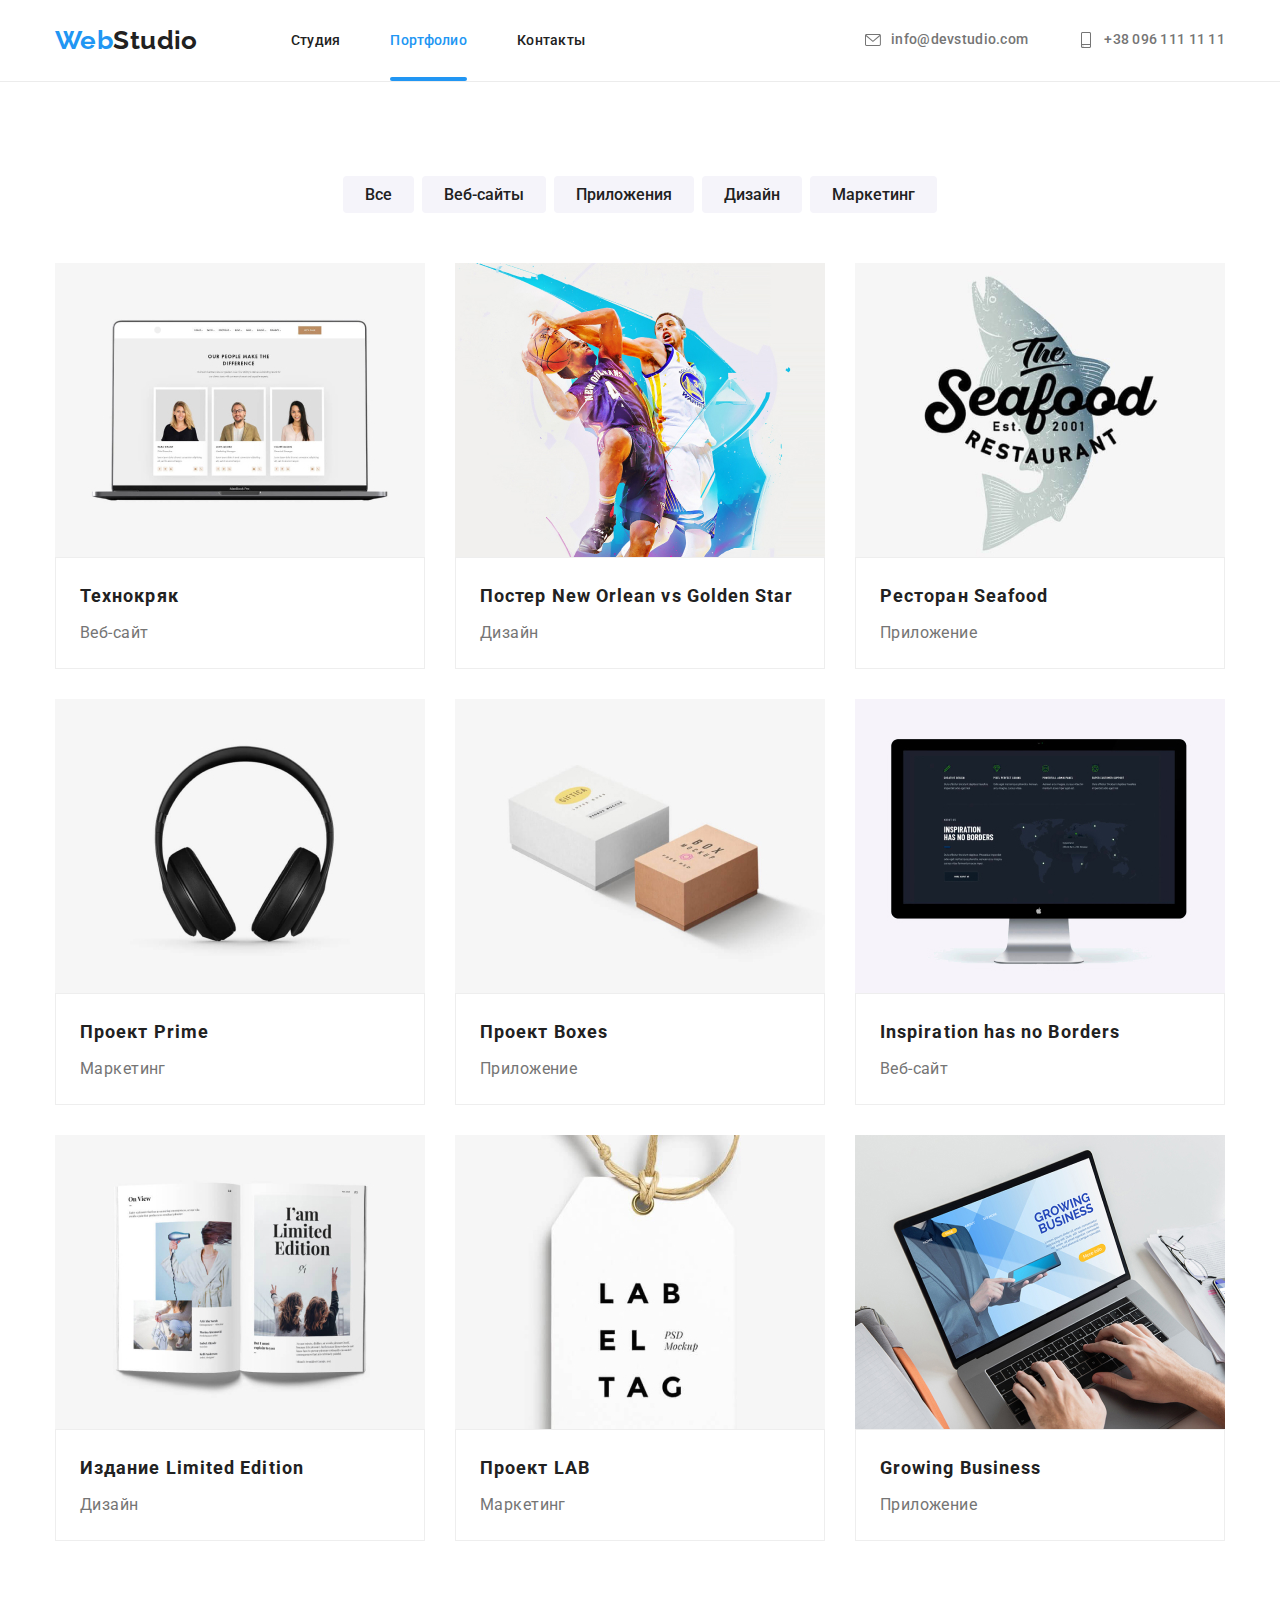
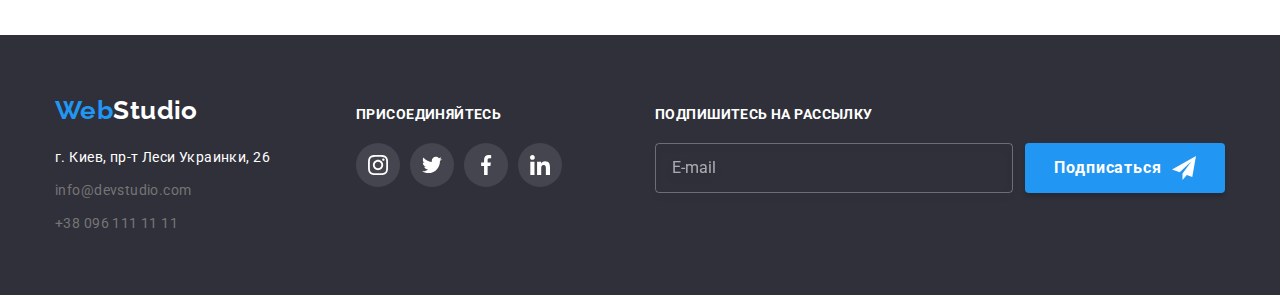
==== commit 0697376a: "final variant" ====
--- a/portfolio.html
+++ b/portfolio.html
@@ -15,17 +15,19 @@
     <header class="section-header">
         <div class="header container">
             <nav class="navigation">
-                <a class="navigation__logo" href="./index.html" lang="en">
-                    <span class="navigation__logo--first">Web</span>Studio
-                </a>
-                <button type="button" class="menu-button is-open" aria-expanded="false" aria-controls="menu-container"
-                    data-menu-button>
-                    <svg width="40px" height="40px" aria-label="Переключатель меню">
-                        <use class="icon-menu" href="./images/sprite-menu.svg#menu"></use>
-                        <use class="icon-cross" href="./images/sprite-menu.svg#close"></use>
-                    </svg>
-                </button>
-                <div class="menu-container is-open" id="menu-container" data-menu>
+                <div class="mobile-navigation">
+                    <a class="navigation__logo" href="./index.html" lang="en">
+                        <span class="navigation__logo--first">Web</span>Studio
+                    </a>
+                    <button type="button" class="menu-button" aria-expanded="false" aria-controls="menu-container"
+                        data-menu-button>
+                        <svg width="40px" height="40px" aria-label="Переключатель меню">
+                            <use class="icon-menu" href="./images/sprite-menu.svg#menu"></use>
+                            <use class="icon-cross" href="./images/sprite-menu.svg#close"></use>
+                        </svg>
+                    </button>
+                </div>
+                <div class="menu-container" id="menu-container" data-menu>
                     <ul class="pages">
                         <li class="pages__item">
                             <a class="pages__link" href="./index.html"> Студия </a>
@@ -39,7 +41,17 @@
                     </ul>
                     <ul class="header-contacts">
                         <li class="header-contacts__item">
-                            <a class="header-contacts__link" href="mailto:info@devstudio.com">
+                            <a class="header-contacts__link telephone" href="tel:+380961111111">
+                                <div class="header-contacts__thumb">
+                                    <svg class="header-contacts__icon">
+                                        <use href="./images/sprite.svg#phone"></use>
+                                    </svg>
+                                </div>
+                                +38 096 111 11 11
+                            </a>
+                        </li>
+                        <li class="header-contacts__item">
+                            <a class="header-contacts__link email" href="mailto:info@devstudio.com">
                                 <div class="header-contacts__thumb">
                                     <svg class="header-contacts__icon">
                                         <use href="./images/sprite.svg#envelope"></use>
@@ -48,14 +60,26 @@
                                 info@devstudio.com
                             </a>
                         </li>
-                        <li class="header-contacts__item">
-                            <a class="header-contacts__link" href="tel:+380961111111">
-                                <div class="header-contacts__thumb">
-                                    <svg class="header-contacts__icon">
-                                        <use href="./images/sprite.svg#phone"></use>
-                                    </svg>
-                                </div>
-                                +38 096 111 11 11
+                    </ul>
+                    <ul class="header-contacts__social-links">
+                        <li class="header-contacts__social-item">
+                            <a href="" class="header-contacts__social-link">
+                                Instagram
+                            </a>
+                        </li>
+                        <li class="header-contacts__social-item">
+                            <a href="" class="header-contacts__social-link">
+                                Twitter
+                            </a>
+                        </li>
+                        <li class="header-contacts__social-item">
+                            <a href="" class="header-contacts__social-link">
+                                Facebook
+                            </a>
+                        </li>
+                        <li class="header-contacts__social-item">
+                            <a href="" class="header-contacts__social-link">
+                                Linkedin
                             </a>
                         </li>
                     </ul>
@@ -90,7 +114,12 @@
                         <li class="examples-list__item">
                             <a class="examples-list__link" href="">
                                 <div class="examples-list__img">
-                                    <img src="./images/port1.jpg" alt="Пример веб-сайта">
+                                    <picture>
+                                        <source srcset="./images/desk-port1.jpg 1x, ./images/desk-port1-2x.jpg 2x" media="(min-width:1200px)" />
+                                        <source srcset="./images/tab-port1.jpg 1x, ./images/tab-port1-2x.jpg 2x" media="(min-width:768px)" />
+                                        <source srcset="./images/mob-port1.jpg 1x, ./images/mob-port1-2x.jpg 2x" media="(min-width:480px)" />
+                                        <img src="./images/mob-port1.jpg" alt="Пример веб-сайта">
+                                    </picture>
                                     <p class="examples-list__explain"> Ресурс предлагает комплексные предложения с разным уровнем функционала и сервисов. Все это позволит посетителю получить
                                     исчерпывающие сведения о компании или частном лице. </p>
                                 </div>
@@ -103,7 +132,12 @@
                         <li class="examples-list__item">
                             <a class="examples-list__link" href="">
                                 <div class="examples-list__img">
-                                    <img src="./images/port2.jpg" alt="Пример веб-сайта">
+                                    <picture>
+                                        <source srcset="./images/desk-port2.jpg 1x, ./images/desk-port2-2x.jpg 2x" media="(min-width:1200px)" />
+                                        <source srcset="./images/tab-port2.jpg 1x, ./images/tab-port2-2x.jpg 2x" media="(min-width:768px)" />
+                                        <source srcset="./images/mob-port2.jpg 1x, ./images/mob-port2-2x.jpg 2x" media="(min-width:480px)" />
+                                        <img src="./images/mob-port2.jpg" alt="Пример веб-сайта">
+                                    </picture>
                                     <p class="examples-list__explain"> Ресурс предлагает комплексные предложения с разным уровнем функционала и сервисов. Все это
                                         позволит посетителю получить исчерпывающие сведения о компании или частном лице. </p>
                                 </div>
@@ -116,7 +150,12 @@
                         <li class="examples-list__item">
                             <a class="examples-list__link" href="">
                                 <div class="examples-list__img">
-                                    <img src="./images/port3.jpg" alt="Пример веб-сайта">
+                                    <picture>
+                                        <source srcset="./images/desk-port3.jpg 1x, ./images/desk-port3-2x.jpg 2x" media="(min-width:1200px)" />
+                                        <source srcset="./images/tab-port3.jpg 1x, ./images/tab-port3-2x.jpg 2x" media="(min-width:768px)" />
+                                        <source srcset="./images/mob-port3.jpg 1x, ./images/mob-port3-2x.jpg 2x" media="(min-width:480px)" />
+                                        <img src="./images/mob-port3.jpg" alt="Пример веб-сайта">
+                                    </picture>
                                     <p class="examples-list__explain"> Ресурс предлагает комплексные предложения с разным уровнем функционала и сервисов. Все это
                                         позволит посетителю получить исчерпывающие сведения о компании или частном лице. </p>
                                 </div>
@@ -129,7 +168,12 @@
                         <li class="examples-list__item">
                             <a class="examples-list__link" href="">
                                 <div class="examples-list__img">
-                                    <img src="./images/port4.jpg" alt="Пример веб-сайта">
+                                    <picture>
+                                        <source srcset="./images/desk-port4.jpg 1x, ./images/desk-port4-2x.jpg 2x" media="(min-width:1200px)" />
+                                        <source srcset="./images/tab-port4.jpg 1x, ./images/tab-port4-2x.jpg 2x" media="(min-width:768px)" />
+                                        <source srcset="./images/mob-port4.jpg 1x, ./images/mob-port4-2x.jpg 2x" media="(min-width:480px)" />
+                                        <img src="./images/mob-port4.jpg" alt="Пример веб-сайта">
+                                    </picture>
                                     <p class="examples-list__explain"> Ресурс предлагает комплексные предложения с разным уровнем функционала и сервисов. Все это
                                         позволит посетителю получить исчерпывающие сведения о компании или частном лице. </p>
                                 </div>
@@ -142,7 +186,12 @@
                         <li class="examples-list__item">
                             <a class="examples-list__link" href="">
                                 <div class="examples-list__img">
-                                    <img src="./images/port5.jpg" alt="Пример веб-сайта">
+                                    <picture>
+                                        <source srcset="./images/desk-port5.jpg 1x, ./images/desk-port5-2x.jpg 2x" media="(min-width:1200px)" />
+                                        <source srcset="./images/tab-port5.jpg 1x, ./images/tab-port5-2x.jpg 2x" media="(min-width:768px)" />
+                                        <source srcset="./images/mob-port5.jpg 1x, ./images/mob-port5-2x.jpg 2x" media="(min-width:480px)" />
+                                        <img src="./images/mob-port5.jpg" alt="Пример веб-сайта">
+                                    </picture>
                                     <p class="examples-list__explain"> Ресурс предлагает комплексные предложения с разным уровнем функционала и сервисов. Все это
                                         позволит посетителю получить исчерпывающие сведения о компании или частном лице. </p>
                                 </div>
@@ -155,7 +204,12 @@
                         <li class="examples-list__item">
                             <a class="examples-list__link" href="">
                                 <div class="examples-list__img">
-                                    <img src="./images/port6.jpg" alt="Пример веб-сайта">
+                                    <picture>
+                                        <source srcset="./images/desk-port6.jpg 1x, ./images/desk-port6-2x.jpg 2x" media="(min-width:1200px)" />
+                                        <source srcset="./images/tab-port6.jpg 1x, ./images/tab-port6-2x.jpg 2x" media="(min-width:768px)" />
+                                        <source srcset="./images/mob-port6.jpg 1x, ./images/mob-port6-2x.jpg 2x" media="(min-width:480px)" />
+                                        <img src="./images/mob-port6.jpg" alt="Пример веб-сайта">
+                                    </picture>
                                     <p class="examples-list__explain"> Ресурс предлагает комплексные предложения с разным уровнем функционала и сервисов. Все это
                                         позволит посетителю получить исчерпывающие сведения о компании или частном лице. </p>
                                 </div>
@@ -168,7 +222,12 @@
                         <li class="examples-list__item">
                             <a class="examples-list__link" href="">
                                 <div class="examples-list__img">
-                                    <img src="./images/port7.jpg" alt="Пример веб-сайта">
+                                    <picture>
+                                        <source srcset="./images/desk-port7.jpg 1x, ./images/desk-port7-2x.jpg 2x" media="(min-width:1200px)" />
+                                        <source srcset="./images/tab-port7.jpg 1x, ./images/tab-port7-2x.jpg 2x" media="(min-width:768px)" />
+                                        <source srcset="./images/mob-port7.jpg 1x, ./images/mob-port7-2x.jpg 2x" media="(min-width:480px)" />
+                                        <img src="./images/mob-port7.jpg" alt="Пример веб-сайта">
+                                    </picture>
                                     <p class="examples-list__explain"> Ресурс предлагает комплексные предложения с разным уровнем функционала и сервисов. Все это
                                         позволит посетителю получить исчерпывающие сведения о компании или частном лице. </p>
                                 </div>
@@ -181,7 +240,12 @@
                         <li class="examples-list__item">
                             <a class="examples-list__link" href="">
                                 <div class="examples-list__img">
-                                    <img src="./images/port8.jpg" alt="Пример веб-сайта">
+                                    <picture>
+                                        <source srcset="./images/desk-port8.jpg 1x, ./images/desk-port8-2x.jpg 2x" media="(min-width:1200px)" />
+                                        <source srcset="./images/tab-port8.jpg 1x, ./images/tab-port8-2x.jpg 2x" media="(min-width:768px)" />
+                                        <source srcset="./images/mob-port8.jpg 1x, ./images/mob-port8-2x.jpg 2x" media="(min-width:480px)" />
+                                        <img src="./images/mob-port8.jpg" alt="Пример веб-сайта">
+                                    </picture>
                                     <p class="examples-list__explain"> Ресурс предлагает комплексные предложения с разным уровнем функционала и сервисов. Все это
                                         позволит посетителю получить исчерпывающие сведения о компании или частном лице. </p>
                                 </div>
@@ -194,7 +258,12 @@
                         <li class="examples-list__item">
                             <a class="examples-list__link" href="">
                                 <div class="examples-list__img">
-                                    <img src="./images/port9.jpg" alt="Пример веб-сайта">
+                                    <picture>
+                                        <source srcset="./images/desk-port9.jpg 1x, ./images/desk-port9-2x.jpg 2x" media="(min-width:1200px)" />
+                                        <source srcset="./images/tab-port9.jpg 1x, ./images/tab-port9-2x.jpg 2x" media="(min-width:768px)" />
+                                        <source srcset="./images/mob-port9.jpg 1x, ./images/mob-port9-2x.jpg 2x" media="(min-width:480px)" />
+                                        <img src="./images/mob-port9.jpg" alt="Пример веб-сайта">
+                                    </picture>
                                     <p class="examples-list__explain"> Ресурс предлагает комплексные предложения с разным уровнем функционала и сервисов. Все это
                                         позволит посетителю получить исчерпывающие сведения о компании или частном лице. </p>
                                 </div>
--- a/css/main.min.css
+++ b/css/main.min.css
@@ -1,2 +1,2 @@
-body{font-family:"Roboto", sans-serif;color:#212121;background-color:#ffffff;font-size:14px;letter-spacing:0.03em}h1,h2,h3,h4,h5,h6,p,address{margin:0;padding:0}img{display:block;max-width:100%;height:auto}ul{list-style-type:none;margin:0;padding:0}a{text-decoration:none}.container{margin-left:auto;margin-right:auto;padding-left:15px;padding-right:15px;outline:1px solid black}@media screen and (min-width: 480px){.container{width:480px}}@media screen and (min-width: 768px){.container{width:768px}}@media screen and (min-width: 1200px){.container{width:1200px}}.visually-hidden{position:absolute;width:1px;height:1px;margin:-1px;border:0;padding:0;white-space:nowrap;-webkit-clip-path:inset(100%);clip-path:inset(100%);clip:rect(0 0 0 0);overflow:hidden}.section-header{position:relative;border-bottom:1px #ececec solid}.header{display:-webkit-box;display:-ms-flexbox;display:flex;-webkit-box-align:center;-ms-flex-align:center;align-items:center}@media screen and (min-width: 768px){.navigation{display:-webkit-box;display:-ms-flexbox;display:flex;-webkit-box-flex:1;-ms-flex-positive:1;flex-grow:1;-webkit-box-align:center;-ms-flex-align:center;align-items:center}}.navigation__logo{font-family:"Raleway", sans-serif;font-weight:700;font-size:24px;line-height:1.16;color:#212121}@media screen and (min-width: 768px) and (max-width: 1199px){.navigation__logo{margin-right:88px}}@media screen and (min-width: 1200px){.navigation__logo{margin-right:93px;font-size:26px;line-height:1.19}}.navigation__logo--first{color:#2196f3}.menu-button{display:-webkit-inline-box;display:-ms-inline-flexbox;display:inline-flex;margin-left:auto;padding:0;border:none;background-color:transparent}@media screen and (min-width: 768px){.menu-button{display:none}}.menu-button .icon-cross{display:none}.menu-button.is-open .icon-cross{display:block}.menu-button.is-open .icon-menu{display:none}@media screen and (max-width: 767px){.menu-container{display:none;position:absolute;top:100%;left:0;display:-webkit-box;display:-ms-flexbox;display:flex;width:100%;background-color:#ffffff}.menu-container.is-open{display:block}}@media screen and (min-width: 768px){.menu-container{display:-webkit-box;display:-ms-flexbox;display:flex;-webkit-box-flex:1;-ms-flex-positive:1;flex-grow:1;-webkit-box-pack:justify;-ms-flex-pack:justify;justify-content:space-between}}.pages{display:-webkit-box;display:-ms-flexbox;display:flex;font-weight:500;line-height:1.2;letter-spacing:0.02em;color:#212121;list-style-type:none}@media screen and (max-width: 767px){.pages{-webkit-box-pack:center;-ms-flex-pack:center;justify-content:center;-webkit-box-orient:vertical;-webkit-box-direction:normal;-ms-flex-direction:column;flex-direction:column}}@media screen and (min-width: 768px){.pages__item:not(:last-child){margin-right:50px}}.pages__link{position:relative;display:block;color:#212121;padding:32px 0;-webkit-transition:color 250ms cubic-bezier(0.4, 0, 0.2, 1);transition:color 250ms cubic-bezier(0.4, 0, 0.2, 1)}.pages__link:hover,.pages__link:focus,.pages__link:active{color:#2196f3}.pages__link--active{position:relative;display:block;color:#2196f3;padding:32px 0;-webkit-transition:color 250ms cubic-bezier(0.4, 0, 0.2, 1);transition:color 250ms cubic-bezier(0.4, 0, 0.2, 1)}@media screen and (min-width: 768px){.pages__link--active::after{content:"";position:absolute;bottom:0;display:block;width:100%;height:4px;background:#2196f3;border-radius:2px}}.header-contacts{display:-webkit-box;display:-ms-flexbox;display:flex;-webkit-box-align:center;-ms-flex-align:center;align-items:center}@media screen and (min-width: 768px) and (max-width: 1199px){.header-contacts{width:138px;-ms-flex-wrap:wrap;flex-wrap:wrap}}.header-contacts__item{display:-webkit-box;display:-ms-flexbox;display:flex}@media screen and (min-width: 768px) and (max-width: 1199px){.header-contacts__item:not(:last-child){margin-bottom:10px}}@media screen and (min-width: 1200px){.header-contacts__item:not(:first-child){margin-left:50px}}.header-contacts__link{display:-webkit-box;display:-ms-flexbox;display:flex;font-weight:500;line-height:1.14;letter-spacing:0.02em;color:#757575;text-decoration:none;list-style-type:none;-webkit-transition:color 250ms cubic-bezier(0.4, 0, 0.2, 1);transition:color 250ms cubic-bezier(0.4, 0, 0.2, 1)}@media screen and (max-width: 1199px){.header-contacts__link{font-size:12px;line-height:1.16}}.header-contacts__link:hover,.header-contacts__link:focus{color:#2196f3}.header-contacts__thumb{width:16px;height:16px;margin-right:10px}.header-contacts__icon{width:16px;height:16px;fill:#757575;-webkit-transition:fill 250ms cubic-bezier(0.4, 0, 0.2, 1);transition:fill 250ms cubic-bezier(0.4, 0, 0.2, 1)}.header-contacts__link:hover .header-contacts__icon,.header-contacts__link:focus .header-contacts__icon{fill:#2196f3}.section-hero{background:#2f303a;margin-left:auto;margin-right:auto;padding-top:200px;padding-bottom:200px;background-image:-webkit-gradient(linear, left top, right top, from(rgba(47,48,58,0.4)), to(rgba(47,48,58,0.4))),url(../images/hero_background.jpg);background-image:linear-gradient(to right, rgba(47,48,58,0.4), rgba(47,48,58,0.4)),url(../images/hero_background.jpg);background-repeat:no-repeat;background-size:cover;background-position:center;max-height:600px;max-width:1600px}.hero{text-align:center}.hero-title{font-weight:900;font-size:26px;width:696px;margin-left:auto;margin-right:auto;line-height:1.61;letter-spacing:0.06em;text-transform:uppercase;color:#fff;margin-bottom:30px}@media screen and (max-width: 1199px){.hero-title{width:360px}}@media screen and (min-width: 1200px){.hero-title{font-size:44px;line-height:1.36}}.hero-button{padding:10px 32px;font-weight:700;font-size:16px;line-height:1.8;text-align:center;letter-spacing:0.06em;-webkit-box-shadow:0px 4px 4px rgba(0,0,0,0.15);box-shadow:0px 4px 4px rgba(0,0,0,0.15);border-radius:4px;border:0;color:#fff;background:#2196f3;cursor:pointer;-webkit-transition:background-color 250ms cubic-bezier(0.4, 0, 0.2, 1);transition:background-color 250ms cubic-bezier(0.4, 0, 0.2, 1)}.hero-button:hover,.hero-button:focus{background-color:#188ce8}.section-advantages{padding-top:94px;padding-bottom:94px}.advantages{padding-bottom:0}@media screen and (min-width: 768px){.features{display:-webkit-box;display:-ms-flexbox;display:flex;-ms-flex-wrap:wrap;flex-wrap:wrap;margin-right:calc(-1 * 30px);margin-bottom:calc(-1 * 30px)}}@media screen and (min-width: 1200px){.features{display:-webkit-box;display:-ms-flexbox;display:flex;-webkit-box-pack:justify;-ms-flex-pack:justify;justify-content:space-between;margin:0}}.features__title{font-weight:700;font-size:14px;line-height:1.1;text-transform:uppercase;color:#212121;margin-bottom:10px}@media screen and (max-width: 767px){.features__title{text-align:center}}.features__explain{line-height:1.7;color:#757575}.features__thumb{width:100%;height:120px;background:#f5f4fa;border-radius:4px;margin-bottom:30px;padding:25px 100px}.features__icon{width:100%;height:70px}.features__item{width:100%}@media screen and (max-width: 767px){.features__item:not(:last-child){margin-bottom:30px}}@media screen and (min-width: 768px) and (max-width: 1199px){.features__item{-ms-flex-preferred-size:calc(100% / 2 - 30px);flex-basis:calc(100% / 2 - 30px);margin-right:30px;margin-bottom:30px}}@media screen and (min-width: 1200px){.features__item{width:270px}}.section-activities{padding-bottom:94px}@media screen and (max-width: 1199px){.section-activities{display:none}}.activities-title{font-weight:700;font-size:36px;line-height:1.2;text-align:center;color:#212121;margin-bottom:50px}.activities-examples{display:-webkit-box;display:-ms-flexbox;display:flex;-webkit-box-pack:justify;-ms-flex-pack:justify;justify-content:space-between;z-index:1}.activities-examples__thumb{position:relative;display:-webkit-box;display:-ms-flexbox;display:flex;-webkit-box-align:end;-ms-flex-align:end;align-items:flex-end}.activities-examples__text{position:absolute;left:0;bottom:0;display:-webkit-box;display:-ms-flexbox;display:flex;-webkit-box-align:center;-ms-flex-align:center;align-items:center;-webkit-box-pack:center;-ms-flex-pack:center;justify-content:center;width:100%;height:70px;font-weight:700;font-size:14px;line-height:1.14;text-align:center;text-transform:uppercase;color:#fff;background:rgba(47,48,58,0.8)}.section-team{background:#f5f4fa;padding-top:94px;padding-bottom:94px}.team-title{font-weight:700;font-size:28px;line-height:1.18;text-align:center;color:#212121;margin-bottom:50px}@media screen and (min-width: 1200px){.team-title{font-size:36px;line-height:1.16}}@media screen and (min-width: 768px) and (max-width: 1199px){.team-list{display:-webkit-box;display:-ms-flexbox;display:flex;-ms-flex-wrap:wrap;flex-wrap:wrap;margin-right:calc(-1 * 30px);margin-bottom:calc(-1 * 30px)}}@media screen and (min-width: 1200px){.team-list{display:-webkit-box;display:-ms-flexbox;display:flex;-webkit-box-pack:center;-ms-flex-pack:center;justify-content:center;margin:0}}.team-list__item{background:#fff;-webkit-box-shadow:0px 1px 3px rgba(0,0,0,0.12),0px 1px 1px rgba(0,0,0,0.14),0px 2px 1px rgba(0,0,0,0.2);box-shadow:0px 1px 3px rgba(0,0,0,0.12),0px 1px 1px rgba(0,0,0,0.14),0px 2px 1px rgba(0,0,0,0.2);border-radius:0px 0px 4px 4px;width:100%}@media screen and (max-width: 767px){.team-list__item:not(:last-child){margin-bottom:30px}}@media screen and (min-width: 768px) and (max-width: 1199px){.team-list__item{width:354px;-ms-flex-preferred-size:calc(100% / 2 - 30px);flex-basis:calc(100% / 2 - 30px);margin-right:30px;margin-bottom:30px}}@media screen and (min-width: 1200px){.team-list__item{width:270px;-ms-flex-preferred-size:content;flex-basis:content;margin-bottom:0;margin-right:0}.team-list__item:not(:last-child){margin-right:30px}}.team-list__info{padding-top:30px;padding-bottom:30px}.team-list__name{font-weight:500;font-size:16px;line-height:1.2;text-align:center;color:#212121;margin-bottom:10px}.team-list__position{font-size:16px;line-height:1.2;text-align:center;color:#757575;margin-bottom:16px}.team-list__socials{display:-webkit-box;display:-ms-flexbox;display:flex;-webkit-box-pack:center;-ms-flex-pack:center;justify-content:center}.member-socials__item{width:44px;height:44px}.member-socials__item:not(:last-child){margin-right:10px}.member-socials__link{display:-webkit-box;display:-ms-flexbox;display:flex;width:44px;height:44px;border-radius:50%;-webkit-box-align:center;-ms-flex-align:center;align-items:center;-webkit-box-pack:center;-ms-flex-pack:center;justify-content:center;-webkit-transition:background-color 250ms cubic-bezier(0.4, 0, 0.2, 1);transition:background-color 250ms cubic-bezier(0.4, 0, 0.2, 1)}.member-socials__link:hover,.member-socials__link:focus{background-color:#2196f3}.member-socials__icon{fill:#afb1b8;-webkit-transition:fill 250ms cubic-bezier(0.4, 0, 0.2, 1);transition:fill 250ms cubic-bezier(0.4, 0, 0.2, 1)}.member-socials__link:hover .member-socials__icon,.member-socials__link:focus .member-socials__icon{fill:#fff}.section-clients{margin-left:auto;margin-right:auto;padding-top:94px;padding-bottom:94px}.clients-title{font-weight:700;font-size:28px;line-height:1.18;text-align:center;color:#212121;margin-bottom:50px}@media screen and (min-width: 1200px){.clients-title{font-size:36px;line-height:1.16}}.clients-list{display:-webkit-box;display:-ms-flexbox;display:flex}@media screen and (max-width: 1199px){.clients-list{-ms-flex-wrap:wrap;flex-wrap:wrap;margin-right:calc(-1 * 30px);margin-bottom:calc(-1 * 30px)}}.clients-list__item{width:170px;height:92px;display:-webkit-box;display:-ms-flexbox;display:flex;-webkit-box-align:center;-ms-flex-align:center;align-items:center;-webkit-box-pack:center;-ms-flex-pack:center;justify-content:center}@media screen and (max-width: 767px){.clients-list__item{-ms-flex-preferred-size:calc(100% / 2 - 30px);flex-basis:calc(100% / 2 - 30px);margin-right:30px;margin-bottom:30px}}@media screen and (min-width: 768px){.clients-list__item{-ms-flex-preferred-size:calc(100% / 3 - 30px);flex-basis:calc(100% / 3 - 30px);margin-right:30px;margin-bottom:30px}}@media screen and (min-width: 1200px){.clients-list__item{-ms-flex-preferred-size:auto;flex-basis:auto;margin:0}}@media screen and (min-width: 1200px){.clients-list__item:not(:last-child){margin-right:30px}}.clients-list__link{display:-webkit-box;display:-ms-flexbox;display:flex;-webkit-box-align:center;-ms-flex-align:center;align-items:center;-webkit-box-pack:center;-ms-flex-pack:center;justify-content:center;width:100%;height:100%;border:1px solid #afb1b8;border-radius:4px;-webkit-transition:border-color 250ms cubic-bezier(0.4, 0, 0.2, 1);transition:border-color 250ms cubic-bezier(0.4, 0, 0.2, 1)}.clients-list__link:hover,.clients-list__link:focus{border-color:#2196f3;cursor:pointer}.clients-list__icon{width:106px;height:60px;fill:#afb1b8;-webkit-transition:fill 250ms cubic-bezier(0.4, 0, 0.2, 1);transition:fill 250ms cubic-bezier(0.4, 0, 0.2, 1)}.clients-list__link:hover .clients-list__icon,.clients-list__icon .clients-list__link:focus{fill:#2196f3}.section-footer{background:#2f303a;padding-top:60px;padding-bottom:60px}.footer{display:-webkit-box;display:-ms-flexbox;display:flex;-webkit-box-pack:center;-ms-flex-pack:center;justify-content:center}@media screen and (max-width: 767px){.footer{-webkit-box-orient:vertical;-webkit-box-direction:normal;-ms-flex-direction:column;flex-direction:column}}@media screen and (min-width: 768px) and (max-width: 1199px){.footer{-ms-flex-wrap:wrap;flex-wrap:wrap;-webkit-box-align:baseline;-ms-flex-align:baseline;align-items:baseline}}@media screen and (min-width: 1200px){.footer{-ms-flex-wrap:nowrap;flex-wrap:nowrap;-webkit-box-align:baseline;-ms-flex-align:baseline;align-items:baseline}}.footer-links{text-align:center}@media screen and (min-width: 1200px){.footer-links{text-align:start}}.footer-links__logo{font-family:"Raleway", sans-serif;font-style:normal;font-weight:700;font-size:24px;line-height:1.16;color:#fff;text-decoration:none}@media screen and (min-width: 1200px){.footer-links__logo{font-size:26px;line-height:1.19}}.footer-links__logo--first{color:#2196f3}.addresses{font-style:normal;margin-top:20px}@media screen and (min-width: 1200px){.addresses{width:231px}}.addresses-list__item:not(:last-child){margin-bottom:9px}.addresses-list__phy-address{line-height:1.7;color:#fff;-webkit-transition:color 250ms cubic-bezier(0.4, 0, 0.2, 1);transition:color 250ms cubic-bezier(0.4, 0, 0.2, 1)}.addresses-list__phy-address:hover,.addresses-list__phy-address:focus{color:#2196f3}.addresses-list__address{line-height:1.7;color:#757575;-webkit-transition:color 250ms cubic-bezier(0.4, 0, 0.2, 1);transition:color 250ms cubic-bezier(0.4, 0, 0.2, 1)}.addresses-list__address:hover,.addresses-list__address:focus{color:#2196f3}.join{margin-left:0px;text-align:center}@media screen and (max-width: 767px){.join{margin-top:60px}}@media screen and (min-width: 768px) and (max-width: 1199px){.join{margin-left:165px}}@media screen and (min-width: 1200px){.join{margin-left:70px;text-align:start}}.join-title{color:#fff;font-weight:700;font-size:14px;line-height:1.14;text-transform:uppercase}.join-list{display:-webkit-box;display:-ms-flexbox;display:flex;-webkit-box-align:center;-ms-flex-align:center;align-items:center;margin-top:20px}@media screen and (max-width: 1199px){.join-list{-webkit-box-pack:center;-ms-flex-pack:center;justify-content:center}}.join-list__item:not(:last-child){margin-right:10px}.join-list__link{display:-webkit-box;display:-ms-flexbox;display:flex;-webkit-box-align:center;-ms-flex-align:center;align-items:center;-webkit-box-pack:center;-ms-flex-pack:center;justify-content:center;width:44px;height:44px;background:rgba(255,255,255,0.1);border-radius:50%;-webkit-transition:background-color 250ms cubic-bezier(0.4, 0, 0.2, 1);transition:background-color 250ms cubic-bezier(0.4, 0, 0.2, 1)}.join-list__link:hover,.join-list__link:focus{background-color:#2196f3}.subscribe{margin-left:0}@media screen and (max-width: 1199px){.subscribe{text-align:center;margin-top:60px}}@media screen and (min-width: 1200px){.subscribe{margin-left:auto}}.subscribe-title{margin-bottom:20px;color:#fff;font-weight:700;font-size:14px;line-height:1.14;text-transform:uppercase}.subscribe-form{display:-webkit-box;display:-ms-flexbox;display:flex;-ms-flex-wrap:wrap;flex-wrap:wrap;-webkit-box-pack:center;-ms-flex-pack:center;justify-content:center}@media screen and (min-width: 1200px){.subscribe-form{-ms-flex-wrap:nowrap;flex-wrap:nowrap}}.subscribe-form__action{width:450px;height:50px;padding:15px 16px;color:#fff;border:1px solid rgba(255,255,255,0.3);-webkit-filter:drop-shadow(0px 4px 4px rgba(0,0,0,0.15));filter:drop-shadow(0px 4px 4px rgba(0,0,0,0.15));border-radius:4px;background-color:transparent;-webkit-transition:border-color 250ms cubic-bezier(0.4, 0, 0.2, 1);transition:border-color 250ms cubic-bezier(0.4, 0, 0.2, 1);-ms-flex-preferred-size:100%;flex-basis:100%}.subscribe-form__action:hover,.subscribe-form__action:focus{outline:none;border-color:#fff}.subscribe-form__action::-webkit-input-placeholder{font-weight:400;font-size:16px;line-height:1.25;color:rgba(255,255,255,0.6)}.subscribe-form__action:-ms-input-placeholder{font-weight:400;font-size:16px;line-height:1.25;color:rgba(255,255,255,0.6)}.subscribe-form__action::-ms-input-placeholder{font-weight:400;font-size:16px;line-height:1.25;color:rgba(255,255,255,0.6)}.subscribe-form__action::placeholder{font-weight:400;font-size:16px;line-height:1.25;color:rgba(255,255,255,0.6)}@media screen and (min-width: 1200px){.subscribe-form__action{width:358px;-ms-flex-preferred-size:auto;flex-basis:auto}}.subscribe-form__button{display:-webkit-box;display:-ms-flexbox;display:flex;-webkit-box-align:center;-ms-flex-align:center;align-items:center;-webkit-box-pack:center;-ms-flex-pack:center;justify-content:center;width:200px;height:50px;margin-left:12px;font-weight:700;cursor:pointer;font-size:16px;line-height:1.87;letter-spacing:0.06em;color:#fff;background:#2196f3;-webkit-box-shadow:0px 4px 4px rgba(0,0,0,0.15);box-shadow:0px 4px 4px rgba(0,0,0,0.15);border-radius:4px;border-color:transparent;-webkit-transition:background-color 250ms cubic-bezier(0.4, 0, 0.2, 1);transition:background-color 250ms cubic-bezier(0.4, 0, 0.2, 1)}@media screen and (max-width: 1199px){.subscribe-form__button{margin-top:20px}}.subscribe-form__button::after{content:"";width:24px;height:24px;margin-left:10px;background-image:url(../images/subscribe-icon.svg)}.subscribe-form__button:hover,.subscribe-form__button:focus{background-color:#188ce8}.section-filters{padding-top:94px;padding-bottom:94px}.filters-list{display:-webkit-box;display:-ms-flexbox;display:flex;-webkit-box-pack:center;-ms-flex-pack:center;justify-content:center;margin-bottom:50px}@media screen and (max-width: 767px){.filters-list{-ms-flex-wrap:wrap;flex-wrap:wrap;-webkit-box-pack:left;-ms-flex-pack:left;justify-content:left;margin-right:-8px;margin-bottom:35px}}@media screen and (max-width: 767px){.filters-list__item{margin-right:8px;margin-bottom:15px}}@media screen and (min-width: 768px){.filters-list__item:not(:last-child){margin-right:8px}}.filters-list__button{background:#f5f4fa;border-radius:4px;cursor:pointer;width:auto;font-weight:500;font-size:16px;line-height:1.6;text-align:center;color:#212121;padding:6px 22px;border:0;display:block;-webkit-transition:background-color 250ms cubic-bezier(0.4, 0, 0.2, 1),color 250ms cubic-bezier(0.4, 0, 0.2, 1),-webkit-box-shadow 250ms cubic-bezier(0.4, 0, 0.2, 1);transition:background-color 250ms cubic-bezier(0.4, 0, 0.2, 1),color 250ms cubic-bezier(0.4, 0, 0.2, 1),-webkit-box-shadow 250ms cubic-bezier(0.4, 0, 0.2, 1);transition:background-color 250ms cubic-bezier(0.4, 0, 0.2, 1),color 250ms cubic-bezier(0.4, 0, 0.2, 1),box-shadow 250ms cubic-bezier(0.4, 0, 0.2, 1);transition:background-color 250ms cubic-bezier(0.4, 0, 0.2, 1),color 250ms cubic-bezier(0.4, 0, 0.2, 1),box-shadow 250ms cubic-bezier(0.4, 0, 0.2, 1),-webkit-box-shadow 250ms cubic-bezier(0.4, 0, 0.2, 1)}.filters-list__button:hover,.filters-list__button:focus{background-color:#2196f3;color:#fff;-webkit-box-shadow:0px 3px 1px rgba(0,0,0,0.1),0px 1px 2px rgba(0,0,0,0.08),0px 2px 2px rgba(0,0,0,0.12);box-shadow:0px 3px 1px rgba(0,0,0,0.1),0px 1px 2px rgba(0,0,0,0.08),0px 2px 2px rgba(0,0,0,0.12)}.examples-list{padding:0;margin:0;list-style:none}@media screen and (max-width: 767px){.examples-list{-webkit-box-pack:center;-ms-flex-pack:center;justify-content:center}}@media screen and (min-width: 768px){.examples-list{display:-webkit-box;display:-ms-flexbox;display:flex;-ms-flex-wrap:wrap;flex-wrap:wrap;margin-right:calc(-1 * 30px);margin-bottom:calc(-1 * 30px)}}.examples-list__item{background:#fff}@media screen and (min-width: 768px){.examples-list__item{-ms-flex-preferred-size:calc(100% / 2 - 30px);flex-basis:calc(100% / 2 - 30px);margin-right:30px;margin-bottom:30px}}@media screen and (min-width: 1200px){.examples-list__item{-ms-flex-preferred-size:calc(100% / 3 - 30px);flex-basis:calc(100% / 3 - 30px);margin-right:30px;margin-bottom:30px}}.examples-list__item:not(:last-child){margin-bottom:30px}.examples-list__title{font-weight:700;font-size:18px;line-height:2;letter-spacing:0.06em;color:#212121;margin-bottom:4px}.examples-list__sphere{font-size:16px;line-height:1.87;color:#757575}.examples-list__img{display:block;position:relative;overflow:hidden}.examples-list__text{padding:20px 24px;border:1px solid #eeeeee}.examples-list__link{display:inline-block}.examples-list__link:hover,.examples-list__link:focus{-webkit-box-shadow:0px 1px 1px rgba(0,0,0,0.12),0px 4px 4px rgba(0,0,0,0.06),1px 4px 6px rgba(0,0,0,0.16);box-shadow:0px 1px 1px rgba(0,0,0,0.12),0px 4px 4px rgba(0,0,0,0.06),1px 4px 6px rgba(0,0,0,0.16)}.examples-list__explain{position:absolute;display:inline-block;width:100%;height:100%;padding:63px 24px;font-weight:400;font-size:18px;line-height:28px;color:#fff;opacity:0;-webkit-transition:opacity 250ms cubic-bezier(0.4, 0, 0.2, 1),background-color 250ms cubic-bezier(0.4, 0, 0.2, 1),-webkit-transform 250ms cubic-bezier(0.4, 0, 0.2, 1);transition:opacity 250ms cubic-bezier(0.4, 0, 0.2, 1),background-color 250ms cubic-bezier(0.4, 0, 0.2, 1),-webkit-transform 250ms cubic-bezier(0.4, 0, 0.2, 1);transition:opacity 250ms cubic-bezier(0.4, 0, 0.2, 1),background-color 250ms cubic-bezier(0.4, 0, 0.2, 1),transform 250ms cubic-bezier(0.4, 0, 0.2, 1);transition:opacity 250ms cubic-bezier(0.4, 0, 0.2, 1),background-color 250ms cubic-bezier(0.4, 0, 0.2, 1),transform 250ms cubic-bezier(0.4, 0, 0.2, 1),-webkit-transform 250ms cubic-bezier(0.4, 0, 0.2, 1)}.examples-list__link:hover .examples-list__explain,.examples-list__link:focus .examples-list__explain{opacity:1;background-color:rgba(33,150,243,0.9);-webkit-transform:translateY(-100%);transform:translateY(-100%)}.backdrop{position:fixed;top:0;left:0;width:100%;height:100%;padding:93px 15px;background:rgba(0,0,0,0.2);z-index:2;-webkit-transition:250ms cubic-bezier(0.4, 0, 0.2, 1);transition:250ms cubic-bezier(0.4, 0, 0.2, 1);overflow-y:scroll}.backdrop.is-hidden{opacity:0;pointer-events:none}.modal{display:-webkit-box;display:-ms-flexbox;display:flex;-webkit-box-pack:center;-ms-flex-pack:center;justify-content:center;padding:40px;background:#fff;-webkit-box-shadow:0px 1px 3px rgba(0,0,0,0.12),0px 1px 1px rgba(0,0,0,0.14),0px 2px 1px rgba(0,0,0,0.2);box-shadow:0px 1px 3px rgba(0,0,0,0.12),0px 1px 1px rgba(0,0,0,0.14),0px 2px 1px rgba(0,0,0,0.2);border-radius:4px}@media (min-width: 768px){.modal{position:absolute;top:50%;left:50%;-webkit-transform:translate(-50%, -50%);transform:translate(-50%, -50%);width:100%;max-width:528px}}.modal-close{position:absolute;top:8px;right:8px;display:-webkit-box;display:-ms-flexbox;display:flex;width:30px;height:30px;-webkit-box-align:center;-ms-flex-align:center;align-items:center;-webkit-box-pack:center;-ms-flex-pack:center;justify-content:center;padding:0;background:#fff;border:1px solid rgba(0,0,0,0.1);border-radius:50%;cursor:pointer}.modal-close__icon{width:18px;height:18px;fill:#000000;-webkit-transition:fill 250ms cubic-bezier(0.4, 0, 0.2, 1);transition:fill 250ms cubic-bezier(0.4, 0, 0.2, 1)}.modal-close:hover .modal-close__icon,.modal-close:focus .modal-close__icon{fill:#2196f3}.modal-form__title{margin-bottom:12px;font-weight:700;font-size:20px;line-height:23px;text-align:center;color:#212121}.modal-form__list{margin-bottom:30px}.modal-form__label{margin-bottom:4px;font-weight:400;font-size:12px;line-height:14px;letter-spacing:0.01em;color:#757575}.modal-form__field{position:relative}.modal-form__item{display:-webkit-box;display:-ms-flexbox;display:flex;-webkit-box-orient:vertical;-webkit-box-direction:normal;-ms-flex-direction:column;flex-direction:column;margin-bottom:10px}.modal-form__item.comment{margin-bottom:20px}.modal-form__input{padding:12px 42px;height:40px;width:100%;border:1px solid rgba(33,33,33,0.2);border-radius:4px;-webkit-transition:border-color 250ms cubic-bezier(0.4, 0, 0.2, 1);transition:border-color 250ms cubic-bezier(0.4, 0, 0.2, 1)}.modal-form__input:hover,.modal-form__input:focus{outline:none;border-color:#2196f3}.modal-form__icon{position:absolute;width:18px;height:18px;left:12px;top:50%;-webkit-transform:translateY(-50%);transform:translateY(-50%);-webkit-transition:fill 250ms cubic-bezier(0.4, 0, 0.2, 1);transition:fill 250ms cubic-bezier(0.4, 0, 0.2, 1)}.modal-form__item:focus-within .modal-form__icon,.modal-form__item:hover .modal-form__icon{fill:#2196f3}.modal-form__textarea{resize:none;width:100%;height:120px;padding:12px 16px;border:1px solid rgba(33,33,33,0.2);border-radius:4px;-webkit-transition:border-color 250ms cubic-bezier(0.4, 0, 0.2, 1);transition:border-color 250ms cubic-bezier(0.4, 0, 0.2, 1)}.modal-form__textarea:hover,.modal-form__textarea:focus{outline:none;border-color:#2196f3}.modal-form__textarea::-webkit-input-placeholder{font-weight:400;font-size:12px;line-height:14px;letter-spacing:0.01em;color:rgba(117,117,117,0.5)}.modal-form__textarea:-ms-input-placeholder{font-weight:400;font-size:12px;line-height:14px;letter-spacing:0.01em;color:rgba(117,117,117,0.5)}.modal-form__textarea::-ms-input-placeholder{font-weight:400;font-size:12px;line-height:14px;letter-spacing:0.01em;color:rgba(117,117,117,0.5)}.modal-form__textarea::placeholder{font-weight:400;font-size:12px;line-height:14px;letter-spacing:0.01em;color:rgba(117,117,117,0.5)}.modal-permition{display:-webkit-box;display:-ms-flexbox;display:flex;-webkit-box-align:center;-ms-flex-align:center;align-items:center}.modal-permition__label{display:-webkit-box;display:-ms-flexbox;display:flex;-webkit-box-align:center;-ms-flex-align:center;align-items:center;cursor:pointer}.modal-permition__checkbox{position:absolute;-webkit-appearance:none;-moz-appearance:none;appearance:none}.modal-permition__policy{margin-left:7px;font-weight:400;font-size:14px;line-height:24px;color:#757575}.modal-permition__link{color:#2196f3;text-decoration:underline}.modal-permition__icon{display:block;width:16px;height:15px;border:2px solid #212121;border-radius:2px;cursor:pointer;-webkit-transition:border-color 250ms cubic-bezier(0.4, 0, 0.2, 1);transition:border-color 250ms cubic-bezier(0.4, 0, 0.2, 1)}.modal-permition__checkbox:hover+.modal-permition__icon,.modal-permition__checkbox:focus+.modal-permition__icon{border-color:#2196f3}.modal-permition__checkbox:checked+.modal-permition__icon{background-color:#2196f3;background-image:url(../images/checkbox-icon.svg);background-repeat:no-repeat;background-position:center;background-size:contain;background-origin:border-box;border-color:transparent}.modal-submit{display:-webkit-box;display:-ms-flexbox;display:flex;-webkit-box-align:center;-ms-flex-align:center;align-items:center;-webkit-box-pack:center;-ms-flex-pack:center;justify-content:center;margin-left:auto;margin-right:auto;padding:0;width:200px;height:50px;cursor:pointer;background:#2196f3;-webkit-box-shadow:0px 4px 4px rgba(0,0,0,0.15);box-shadow:0px 4px 4px rgba(0,0,0,0.15);border-radius:4px;border-color:transparent;font-weight:700;font-size:16px;line-height:30px;letter-spacing:0.06em;color:#fff;-webkit-transition:background-color 250ms cubic-bezier(0.4, 0, 0.2, 1);transition:background-color 250ms cubic-bezier(0.4, 0, 0.2, 1)}.modal-submit:hover,.modal-submit:focus{background-color:#188ce8}
+body{font-family:"Roboto", sans-serif;color:#212121;background-color:#ffffff;font-size:14px;letter-spacing:0.03em}h1,h2,h3,h4,h5,h6,p,address{margin:0;padding:0}img{display:block;max-width:100%;height:auto}ul{list-style-type:none;margin:0;padding:0}a{text-decoration:none}.container{margin-left:auto;margin-right:auto;padding-left:15px;padding-right:15px}@media screen and (min-width: 480px){.container{width:480px}}@media screen and (min-width: 768px){.container{width:768px}}@media screen and (min-width: 1200px){.container{width:1200px}}.visually-hidden{position:absolute;width:1px;height:1px;margin:-1px;border:0;padding:0;white-space:nowrap;-webkit-clip-path:inset(100%);clip-path:inset(100%);clip:rect(0 0 0 0);overflow:hidden}.section-header{position:relative;border-bottom:1px #ececec solid}@media screen and (min-width: 768px){.header{display:-webkit-box;display:-ms-flexbox;display:flex;-webkit-box-align:center;-ms-flex-align:center;align-items:center}}@media screen and (max-width: 767px){.navigation{display:block;height:60px;padding-top:10px;padding-bottom:10px}}@media screen and (min-width: 768px){.navigation{display:-webkit-box;display:-ms-flexbox;display:flex;-webkit-box-flex:1;-ms-flex-positive:1;flex-grow:1;-webkit-box-align:center;-ms-flex-align:center;align-items:center}}.navigation__logo{font-family:"Raleway", sans-serif;font-weight:700;font-size:24px;line-height:1.16;color:#212121}@media screen and (min-width: 768px) and (max-width: 1199px){.navigation__logo{margin-right:88px}}@media screen and (min-width: 1200px){.navigation__logo{margin-right:93px;font-size:26px;line-height:1.19}}.navigation__logo--first{color:#2196f3}.mobile-navigation{display:-webkit-box;display:-ms-flexbox;display:flex;-webkit-box-pack:justify;-ms-flex-pack:justify;justify-content:space-between;-webkit-box-align:center;-ms-flex-align:center;align-items:center}.menu-button{top:10px;right:15px;display:-webkit-inline-box;display:-ms-inline-flexbox;display:inline-flex;padding:0;border:none;background-color:transparent;z-index:2;cursor:pointer}@media screen and (min-width: 768px){.menu-button{display:none}}.menu-button.is-open:hover .icon-cross,.menu-button:hover .icon-menu,.menu-button.is-open:focus .icon-cross,.menu-button:focus .icon-menu{fill:#2196f3}.menu-button .icon-cross{display:none}.menu-button .icon-menu{-webkit-transition:fill 250ms cubic-bezier(0.4, 0, 0.2, 1);transition:fill 250ms cubic-bezier(0.4, 0, 0.2, 1)}.menu-button.is-open .icon-cross{display:block;-webkit-transition:fill 250ms cubic-bezier(0.4, 0, 0.2, 1);transition:fill 250ms cubic-bezier(0.4, 0, 0.2, 1)}.menu-button.is-open .icon-menu{display:none}@media screen and (max-width: 767px){.menu-container{display:none;position:absolute;top:0;left:0;width:100%;height:796px;background-color:#ffffff;padding:48px 40px;z-index:1}.menu-container.is-open{display:block}}@media screen and (min-width: 768px){.menu-container{display:-webkit-box;display:-ms-flexbox;display:flex;-webkit-box-flex:1;-ms-flex-positive:1;flex-grow:1;-webkit-box-pack:justify;-ms-flex-pack:justify;justify-content:space-between}}.pages{display:-webkit-box;display:-ms-flexbox;display:flex;font-weight:500;line-height:1.2;letter-spacing:0.02em;color:#212121;list-style-type:none}@media screen and (max-width: 767px){.pages{display:block;-webkit-box-pack:center;-ms-flex-pack:center;justify-content:center;-webkit-box-orient:vertical;-webkit-box-direction:normal;-ms-flex-direction:column;flex-direction:column;font-size:40px;line-height:1.17}}@media screen and (max-width: 767px){.pages__item:not(:last-child){margin-bottom:32px}}@media screen and (min-width: 768px){.pages__item:not(:last-child){margin-right:50px}}.pages__link{color:#212121;-webkit-transition:color 250ms cubic-bezier(0.4, 0, 0.2, 1);transition:color 250ms cubic-bezier(0.4, 0, 0.2, 1)}.pages__link:hover,.pages__link:focus,.pages__link:active{color:#2196f3}@media screen and (min-width: 768px){.pages__link{position:relative;display:block;padding:32px 0}}.pages__link--active{color:#2196f3;-webkit-transition:color 250ms cubic-bezier(0.4, 0, 0.2, 1);transition:color 250ms cubic-bezier(0.4, 0, 0.2, 1)}@media screen and (min-width: 768px){.pages__link--active{position:relative;display:block;padding:32px 0}.pages__link--active::after{content:"";position:absolute;bottom:0;display:block;width:100%;height:4px;background:#2196f3;border-radius:2px}}.header-contacts{display:-webkit-box;display:-ms-flexbox;display:flex;-webkit-box-orient:horizontal;-webkit-box-direction:reverse;-ms-flex-direction:row-reverse;flex-direction:row-reverse;-webkit-box-pack:left;-ms-flex-pack:left;justify-content:left;-webkit-box-align:center;-ms-flex-align:center;align-items:center}@media screen and (max-width: 767px){.header-contacts{display:block;margin-bottom:64px;margin-top:302px}}@media screen and (min-width: 768px) and (max-width: 1199px){.header-contacts{width:138px;-ms-flex-wrap:wrap-reverse;flex-wrap:wrap-reverse;-ms-flex-line-pack:center;align-content:center}}.header-contacts__item{display:-webkit-box;display:-ms-flexbox;display:flex}@media screen and (max-width: 767px){.header-contacts__item:not(:first-child){margin-top:32px}}@media screen and (min-width: 768px) and (max-width: 1199px){.header-contacts__item:not(:first-child){margin-bottom:10px}}@media screen and (min-width: 1200px){.header-contacts__item:not(:last-child){margin-left:50px}}.header-contacts__link{display:-webkit-box;display:-ms-flexbox;display:flex;font-weight:500;font-size:14px;line-height:1.14;letter-spacing:0.02em;color:#757575;text-decoration:none;list-style-type:none;-webkit-transition:color 250ms cubic-bezier(0.4, 0, 0.2, 1);transition:color 250ms cubic-bezier(0.4, 0, 0.2, 1)}@media screen and (max-width: 767px){.header-contacts__link.telephone{font-size:34px;line-height:1.17}.header-contacts__link.email{font-size:24px;line-height:1.16}}@media screen and (min-width: 768px) and (max-width: 1199px){.header-contacts__link{font-size:12px;line-height:1.16}}.header-contacts__link:hover,.header-contacts__link:focus{color:#2196f3}.header-contacts__thumb{width:16px;height:16px;margin-right:10px}@media screen and (max-width: 767px){.header-contacts__thumb{display:none}}.header-contacts__icon{width:16px;height:16px;fill:#757575;-webkit-transition:fill 250ms cubic-bezier(0.4, 0, 0.2, 1);transition:fill 250ms cubic-bezier(0.4, 0, 0.2, 1)}.header-contacts__link:hover .header-contacts__icon,.header-contacts__link:focus .header-contacts__icon{fill:#2196f3}.header-contacts__social-links{display:-webkit-box;display:-ms-flexbox;display:flex;text-decoration:none;-webkit-box-pack:center;-ms-flex-pack:center;justify-content:center}@media screen and (min-width: 768px){.header-contacts__social-links{display:none}}.header-contacts__social-item{position:relative;padding-left:10px;padding-right:10px}.header-contacts__social-item:not(:last-child)::after{content:"";position:absolute;right:0;top:0;display:block;width:1px;height:100%;background:rgba(33,33,33,0.2)}.header-contacts__social-link{font-weight:500;font-size:18px;line-height:1.22;letter-spacing:0.02em;color:#2196f3}.section-hero{background:#2f303a;margin-left:auto;margin-right:auto;padding-top:200px;padding-bottom:200px;background-image:-webkit-gradient(linear, left top, right top, from(rgba(47,48,58,0.4)), to(rgba(47,48,58,0.4))),url(../images/mob-img.jpg);background-image:linear-gradient(to right, rgba(47,48,58,0.4), rgba(47,48,58,0.4)),url(../images/mob-img.jpg);background-repeat:no-repeat;background-size:cover;background-position:center;max-height:auto;max-width:1600px}@media (min-device-pixel-ratio: 2), (-webkit-min-device-pixel-ratio: 2), (min-resolution: 192dpi), (min-resolution: 2dppx){.section-hero{background-image:-webkit-gradient(linear, left top, right top, from(rgba(47,48,58,0.4)), to(rgba(47,48,58,0.4))),url(../images/mob-img2x.jpg);background-image:linear-gradient(to right, rgba(47,48,58,0.4), rgba(47,48,58,0.4)),url(../images/mob-img2x.jpg)}}@media screen and (min-width: 480px){.section-hero{background-image:-webkit-gradient(linear, left top, right top, from(rgba(47,48,58,0.4)), to(rgba(47,48,58,0.4))),url(../images/tab-img.jpg);background-image:linear-gradient(to right, rgba(47,48,58,0.4), rgba(47,48,58,0.4)),url(../images/tab-img.jpg)}}@media screen and (min-width: 480px) and (min-device-pixel-ratio: 2), screen and (min-width: 480px) and (-webkit-min-device-pixel-ratio: 2), screen and (min-width: 480px) and (min-resolution: 192dpi), screen and (min-width: 480px) and (min-resolution: 2dppx){.section-hero{background-image:-webkit-gradient(linear, left top, right top, from(rgba(47,48,58,0.4)), to(rgba(47,48,58,0.4))),url(../images/tab-img2x.jpg);background-image:linear-gradient(to right, rgba(47,48,58,0.4), rgba(47,48,58,0.4)),url(../images/tab-img2x.jpg)}}@media screen and (min-width: 768px){.section-hero{background-image:-webkit-gradient(linear, left top, right top, from(rgba(47,48,58,0.4)), to(rgba(47,48,58,0.4))),url(../images/desk-img.jpg);background-image:linear-gradient(to right, rgba(47,48,58,0.4), rgba(47,48,58,0.4)),url(../images/desk-img.jpg)}}@media screen and (min-width: 768px) and (min-device-pixel-ratio: 2), screen and (min-width: 768px) and (-webkit-min-device-pixel-ratio: 2), screen and (min-width: 768px) and (min-resolution: 192dpi), screen and (min-width: 768px) and (min-resolution: 2dppx){.section-hero{background-image:-webkit-gradient(linear, left top, right top, from(rgba(47,48,58,0.4)), to(rgba(47,48,58,0.4))),url(../images/desk-img2x.jpg);background-image:linear-gradient(to right, rgba(47,48,58,0.4), rgba(47,48,58,0.4)),url(../images/desk-img2x.jpg)}}.hero{text-align:center}.hero-title{font-weight:900;font-size:26px;width:696px;margin-left:auto;margin-right:auto;line-height:1.61;letter-spacing:0.06em;text-transform:uppercase;color:#fff;margin-bottom:30px}@media screen and (max-width: 1199px){.hero-title{width:360px}}@media screen and (min-width: 1200px){.hero-title{font-size:44px;line-height:1.36}}.hero-button{padding:10px 32px;font-weight:700;font-size:16px;line-height:1.8;text-align:center;letter-spacing:0.06em;-webkit-box-shadow:0px 4px 4px rgba(0,0,0,0.15);box-shadow:0px 4px 4px rgba(0,0,0,0.15);border-radius:4px;border:0;color:#fff;background:#2196f3;cursor:pointer;-webkit-transition:background-color 250ms cubic-bezier(0.4, 0, 0.2, 1);transition:background-color 250ms cubic-bezier(0.4, 0, 0.2, 1)}.hero-button:hover,.hero-button:focus{background-color:#188ce8}.section-advantages{padding-top:94px;padding-bottom:94px}.advantages{padding-bottom:0}@media screen and (min-width: 768px){.features{display:-webkit-box;display:-ms-flexbox;display:flex;-ms-flex-wrap:wrap;flex-wrap:wrap;margin-right:calc(-1 * 30px);margin-bottom:calc(-1 * 30px)}}@media screen and (min-width: 1200px){.features{display:-webkit-box;display:-ms-flexbox;display:flex;-webkit-box-pack:justify;-ms-flex-pack:justify;justify-content:space-between;margin:0}}.features__title{font-weight:700;font-size:14px;line-height:1.1;text-transform:uppercase;color:#212121;margin-bottom:10px}@media screen and (max-width: 767px){.features__title{text-align:center}}.features__explain{line-height:1.7;color:#757575}.features__thumb{width:100%;height:120px;background:#f5f4fa;border-radius:4px;margin-bottom:30px;padding:25px 100px}.features__icon{width:100%;height:70px}.features__item{width:100%}@media screen and (max-width: 767px){.features__item:not(:last-child){margin-bottom:30px}}@media screen and (min-width: 768px) and (max-width: 1199px){.features__item{-ms-flex-preferred-size:calc(100% / 2 - 30px);flex-basis:calc(100% / 2 - 30px);margin-right:30px;margin-bottom:30px}}@media screen and (min-width: 1200px){.features__item{width:270px}}.section-activities{padding-bottom:94px}@media screen and (max-width: 1199px){.section-activities{display:none}}.activities-title{font-weight:700;font-size:36px;line-height:1.2;text-align:center;color:#212121;margin-bottom:50px}.activities-examples{display:-webkit-box;display:-ms-flexbox;display:flex;-webkit-box-pack:justify;-ms-flex-pack:justify;justify-content:space-between;z-index:1}.activities-examples__thumb{position:relative;display:-webkit-box;display:-ms-flexbox;display:flex;-webkit-box-align:end;-ms-flex-align:end;align-items:flex-end}.activities-examples__text{position:absolute;left:0;bottom:0;display:-webkit-box;display:-ms-flexbox;display:flex;-webkit-box-align:center;-ms-flex-align:center;align-items:center;-webkit-box-pack:center;-ms-flex-pack:center;justify-content:center;width:100%;height:70px;font-weight:700;font-size:14px;line-height:1.14;text-align:center;text-transform:uppercase;color:#fff;background:rgba(47,48,58,0.8)}.section-team{background:#f5f4fa;padding-top:94px;padding-bottom:94px}.team-title{font-weight:700;font-size:28px;line-height:1.18;text-align:center;color:#212121;margin-bottom:50px}@media screen and (min-width: 1200px){.team-title{font-size:36px;line-height:1.16}}@media screen and (min-width: 768px) and (max-width: 1199px){.team-list{display:-webkit-box;display:-ms-flexbox;display:flex;-ms-flex-wrap:wrap;flex-wrap:wrap;margin-right:calc(-1 * 30px);margin-bottom:calc(-1 * 30px)}}@media screen and (min-width: 1200px){.team-list{display:-webkit-box;display:-ms-flexbox;display:flex;-webkit-box-pack:center;-ms-flex-pack:center;justify-content:center;margin:0}}.team-list__item{background:#fff;-webkit-box-shadow:0px 1px 3px rgba(0,0,0,0.12),0px 1px 1px rgba(0,0,0,0.14),0px 2px 1px rgba(0,0,0,0.2);box-shadow:0px 1px 3px rgba(0,0,0,0.12),0px 1px 1px rgba(0,0,0,0.14),0px 2px 1px rgba(0,0,0,0.2);border-radius:0px 0px 4px 4px;width:450px}@media screen and (max-width: 767px){.team-list__item:not(:last-child){margin-bottom:30px}}@media screen and (min-width: 768px) and (max-width: 1199px){.team-list__item{width:354px;-ms-flex-preferred-size:calc(100% / 2 - 30px);flex-basis:calc(100% / 2 - 30px);margin-right:30px;margin-bottom:30px}}@media screen and (min-width: 1200px){.team-list__item{width:270px;-ms-flex-preferred-size:content;flex-basis:content;margin-bottom:0;margin-right:0}.team-list__item:not(:last-child){margin-right:30px}}.team-list__info{padding-top:30px;padding-bottom:30px}.team-list__name{font-weight:500;font-size:16px;line-height:1.2;text-align:center;color:#212121;margin-bottom:10px}.team-list__position{font-size:16px;line-height:1.2;text-align:center;color:#757575;margin-bottom:16px}.team-list__socials{display:-webkit-box;display:-ms-flexbox;display:flex;-webkit-box-pack:center;-ms-flex-pack:center;justify-content:center}.member-socials__item{width:44px;height:44px}.member-socials__item:not(:last-child){margin-right:10px}.member-socials__link{display:-webkit-box;display:-ms-flexbox;display:flex;width:44px;height:44px;border-radius:50%;-webkit-box-align:center;-ms-flex-align:center;align-items:center;-webkit-box-pack:center;-ms-flex-pack:center;justify-content:center;-webkit-transition:background-color 250ms cubic-bezier(0.4, 0, 0.2, 1);transition:background-color 250ms cubic-bezier(0.4, 0, 0.2, 1)}.member-socials__link:hover,.member-socials__link:focus{background-color:#2196f3}.member-socials__icon{fill:#afb1b8;-webkit-transition:fill 250ms cubic-bezier(0.4, 0, 0.2, 1);transition:fill 250ms cubic-bezier(0.4, 0, 0.2, 1)}.member-socials__link:hover .member-socials__icon,.member-socials__link:focus .member-socials__icon{fill:#fff}.section-clients{margin-left:auto;margin-right:auto;padding-top:94px;padding-bottom:94px}.clients-title{font-weight:700;font-size:28px;line-height:1.18;text-align:center;color:#212121;margin-bottom:50px}@media screen and (min-width: 1200px){.clients-title{font-size:36px;line-height:1.16}}.clients-list{display:-webkit-box;display:-ms-flexbox;display:flex}@media screen and (max-width: 1199px){.clients-list{-ms-flex-wrap:wrap;flex-wrap:wrap;margin-right:calc(-1 * 30px);margin-bottom:calc(-1 * 30px)}}.clients-list__item{width:170px;height:92px;display:-webkit-box;display:-ms-flexbox;display:flex;-webkit-box-align:center;-ms-flex-align:center;align-items:center;-webkit-box-pack:center;-ms-flex-pack:center;justify-content:center}@media screen and (max-width: 767px){.clients-list__item{-ms-flex-preferred-size:calc(100% / 2 - 30px);flex-basis:calc(100% / 2 - 30px);margin-right:30px;margin-bottom:30px}}@media screen and (min-width: 768px){.clients-list__item{-ms-flex-preferred-size:calc(100% / 3 - 30px);flex-basis:calc(100% / 3 - 30px);margin-right:30px;margin-bottom:30px}}@media screen and (min-width: 1200px){.clients-list__item{-ms-flex-preferred-size:auto;flex-basis:auto;margin:0}}@media screen and (min-width: 1200px){.clients-list__item:not(:last-child){margin-right:30px}}.clients-list__link{display:-webkit-box;display:-ms-flexbox;display:flex;-webkit-box-align:center;-ms-flex-align:center;align-items:center;-webkit-box-pack:center;-ms-flex-pack:center;justify-content:center;width:100%;height:100%;border:1px solid #afb1b8;border-radius:4px;-webkit-transition:border-color 250ms cubic-bezier(0.4, 0, 0.2, 1);transition:border-color 250ms cubic-bezier(0.4, 0, 0.2, 1)}.clients-list__link:hover,.clients-list__link:focus{border-color:#2196f3;cursor:pointer}.clients-list__icon{width:106px;height:60px;fill:#afb1b8;-webkit-transition:fill 250ms cubic-bezier(0.4, 0, 0.2, 1);transition:fill 250ms cubic-bezier(0.4, 0, 0.2, 1)}.clients-list__link:hover .clients-list__icon,.clients-list__icon .clients-list__link:focus{fill:#2196f3}.section-footer{background:#2f303a;padding-top:60px;padding-bottom:60px}.footer{display:-webkit-box;display:-ms-flexbox;display:flex;-webkit-box-pack:center;-ms-flex-pack:center;justify-content:center}@media screen and (max-width: 767px){.footer{-webkit-box-orient:vertical;-webkit-box-direction:normal;-ms-flex-direction:column;flex-direction:column}}@media screen and (min-width: 768px) and (max-width: 1199px){.footer{-ms-flex-wrap:wrap;flex-wrap:wrap;-webkit-box-align:baseline;-ms-flex-align:baseline;align-items:baseline}}@media screen and (min-width: 1200px){.footer{-ms-flex-wrap:nowrap;flex-wrap:nowrap;-webkit-box-align:baseline;-ms-flex-align:baseline;align-items:baseline}}.footer-links{text-align:center}@media screen and (min-width: 1200px){.footer-links{text-align:start}}.footer-links__logo{font-family:"Raleway", sans-serif;font-style:normal;font-weight:700;font-size:24px;line-height:1.16;color:#fff;text-decoration:none}@media screen and (min-width: 1200px){.footer-links__logo{font-size:26px;line-height:1.19}}.footer-links__logo--first{color:#2196f3}.addresses{font-style:normal;margin-top:20px}@media screen and (min-width: 1200px){.addresses{width:231px}}.addresses-list__item:not(:last-child){margin-bottom:9px}.addresses-list__phy-address{line-height:1.7;color:#fff;-webkit-transition:color 250ms cubic-bezier(0.4, 0, 0.2, 1);transition:color 250ms cubic-bezier(0.4, 0, 0.2, 1)}.addresses-list__phy-address:hover,.addresses-list__phy-address:focus{color:#2196f3}.addresses-list__address{line-height:1.7;color:#757575;-webkit-transition:color 250ms cubic-bezier(0.4, 0, 0.2, 1);transition:color 250ms cubic-bezier(0.4, 0, 0.2, 1)}.addresses-list__address:hover,.addresses-list__address:focus{color:#2196f3}.join{margin-left:0px;text-align:center}@media screen and (max-width: 767px){.join{margin-top:60px}}@media screen and (min-width: 768px) and (max-width: 1199px){.join{margin-left:165px}}@media screen and (min-width: 1200px){.join{margin-left:70px;text-align:start}}.join-title{color:#fff;font-weight:700;font-size:14px;line-height:1.14;text-transform:uppercase}.join-list{display:-webkit-box;display:-ms-flexbox;display:flex;-webkit-box-align:center;-ms-flex-align:center;align-items:center;margin-top:20px}@media screen and (max-width: 1199px){.join-list{-webkit-box-pack:center;-ms-flex-pack:center;justify-content:center}}.join-list__item:not(:last-child){margin-right:10px}.join-list__link{display:-webkit-box;display:-ms-flexbox;display:flex;-webkit-box-align:center;-ms-flex-align:center;align-items:center;-webkit-box-pack:center;-ms-flex-pack:center;justify-content:center;width:44px;height:44px;background:rgba(255,255,255,0.1);border-radius:50%;-webkit-transition:background-color 250ms cubic-bezier(0.4, 0, 0.2, 1);transition:background-color 250ms cubic-bezier(0.4, 0, 0.2, 1)}.join-list__link:hover,.join-list__link:focus{background-color:#2196f3}.subscribe{margin-left:0}@media screen and (max-width: 1199px){.subscribe{text-align:center;margin-top:60px}}@media screen and (min-width: 1200px){.subscribe{margin-left:auto}}.subscribe-title{margin-bottom:20px;color:#fff;font-weight:700;font-size:14px;line-height:1.14;text-transform:uppercase}.subscribe-form{display:-webkit-box;display:-ms-flexbox;display:flex;-ms-flex-wrap:wrap;flex-wrap:wrap;-webkit-box-pack:center;-ms-flex-pack:center;justify-content:center}@media screen and (min-width: 1200px){.subscribe-form{-ms-flex-wrap:nowrap;flex-wrap:nowrap}}.subscribe-form__action{width:450px;height:50px;padding:15px 16px;color:#fff;border:1px solid rgba(255,255,255,0.3);-webkit-filter:drop-shadow(0px 4px 4px rgba(0,0,0,0.15));filter:drop-shadow(0px 4px 4px rgba(0,0,0,0.15));border-radius:4px;background-color:transparent;-webkit-transition:border-color 250ms cubic-bezier(0.4, 0, 0.2, 1);transition:border-color 250ms cubic-bezier(0.4, 0, 0.2, 1);-ms-flex-preferred-size:100%;flex-basis:100%}.subscribe-form__action:hover,.subscribe-form__action:focus{outline:none;border-color:#fff}.subscribe-form__action::-webkit-input-placeholder{font-weight:400;font-size:16px;line-height:1.25;color:rgba(255,255,255,0.6)}.subscribe-form__action:-ms-input-placeholder{font-weight:400;font-size:16px;line-height:1.25;color:rgba(255,255,255,0.6)}.subscribe-form__action::-ms-input-placeholder{font-weight:400;font-size:16px;line-height:1.25;color:rgba(255,255,255,0.6)}.subscribe-form__action::placeholder{font-weight:400;font-size:16px;line-height:1.25;color:rgba(255,255,255,0.6)}@media screen and (min-width: 1200px){.subscribe-form__action{width:358px;-ms-flex-preferred-size:auto;flex-basis:auto}}.subscribe-form__button{display:-webkit-box;display:-ms-flexbox;display:flex;-webkit-box-align:center;-ms-flex-align:center;align-items:center;-webkit-box-pack:center;-ms-flex-pack:center;justify-content:center;width:200px;height:50px;margin-left:12px;font-weight:700;cursor:pointer;font-size:16px;line-height:1.87;letter-spacing:0.06em;color:#fff;background:#2196f3;-webkit-box-shadow:0px 4px 4px rgba(0,0,0,0.15);box-shadow:0px 4px 4px rgba(0,0,0,0.15);border-radius:4px;border-color:transparent;-webkit-transition:background-color 250ms cubic-bezier(0.4, 0, 0.2, 1);transition:background-color 250ms cubic-bezier(0.4, 0, 0.2, 1)}@media screen and (max-width: 1199px){.subscribe-form__button{margin-top:20px}}.subscribe-form__button::after{content:"";width:24px;height:24px;margin-left:10px;background-image:url(../images/subscribe-icon.svg)}.subscribe-form__button:hover,.subscribe-form__button:focus{background-color:#188ce8}.section-filters{padding-top:94px;padding-bottom:94px}.filters-list{display:-webkit-box;display:-ms-flexbox;display:flex;-webkit-box-pack:center;-ms-flex-pack:center;justify-content:center;margin-bottom:50px}@media screen and (max-width: 767px){.filters-list{-ms-flex-wrap:wrap;flex-wrap:wrap;-webkit-box-pack:left;-ms-flex-pack:left;justify-content:left;margin-right:-8px;margin-bottom:35px}}@media screen and (max-width: 767px){.filters-list__item{margin-right:8px;margin-bottom:15px}}@media screen and (min-width: 768px){.filters-list__item:not(:last-child){margin-right:8px}}.filters-list__button{background:#f5f4fa;border-radius:4px;cursor:pointer;width:auto;font-weight:500;font-size:16px;line-height:1.6;text-align:center;color:#212121;padding:6px 22px;border:0;display:block;-webkit-transition:background-color 250ms cubic-bezier(0.4, 0, 0.2, 1),color 250ms cubic-bezier(0.4, 0, 0.2, 1),-webkit-box-shadow 250ms cubic-bezier(0.4, 0, 0.2, 1);transition:background-color 250ms cubic-bezier(0.4, 0, 0.2, 1),color 250ms cubic-bezier(0.4, 0, 0.2, 1),-webkit-box-shadow 250ms cubic-bezier(0.4, 0, 0.2, 1);transition:background-color 250ms cubic-bezier(0.4, 0, 0.2, 1),color 250ms cubic-bezier(0.4, 0, 0.2, 1),box-shadow 250ms cubic-bezier(0.4, 0, 0.2, 1);transition:background-color 250ms cubic-bezier(0.4, 0, 0.2, 1),color 250ms cubic-bezier(0.4, 0, 0.2, 1),box-shadow 250ms cubic-bezier(0.4, 0, 0.2, 1),-webkit-box-shadow 250ms cubic-bezier(0.4, 0, 0.2, 1)}.filters-list__button:hover,.filters-list__button:focus{background-color:#2196f3;color:#fff;-webkit-box-shadow:0px 3px 1px rgba(0,0,0,0.1),0px 1px 2px rgba(0,0,0,0.08),0px 2px 2px rgba(0,0,0,0.12);box-shadow:0px 3px 1px rgba(0,0,0,0.1),0px 1px 2px rgba(0,0,0,0.08),0px 2px 2px rgba(0,0,0,0.12)}.examples-list{padding:0;margin:0;list-style:none}@media screen and (max-width: 767px){.examples-list{-webkit-box-pack:center;-ms-flex-pack:center;justify-content:center}}@media screen and (min-width: 768px){.examples-list{display:-webkit-box;display:-ms-flexbox;display:flex;-ms-flex-wrap:wrap;flex-wrap:wrap;margin-right:calc(-1 * 30px);margin-bottom:calc(-1 * 30px)}}.examples-list__item{background:#fff}@media screen and (min-width: 768px){.examples-list__item{-ms-flex-preferred-size:calc(100% / 2 - 30px);flex-basis:calc(100% / 2 - 30px);margin-right:30px;margin-bottom:30px}}@media screen and (min-width: 1200px){.examples-list__item{-ms-flex-preferred-size:calc(100% / 3 - 30px);flex-basis:calc(100% / 3 - 30px);margin-right:30px;margin-bottom:30px}}.examples-list__item:not(:last-child){margin-bottom:30px}.examples-list__title{font-weight:700;font-size:18px;line-height:2;letter-spacing:0.06em;color:#212121;margin-bottom:4px}.examples-list__sphere{font-size:16px;line-height:1.87;color:#757575}.examples-list__img{display:block;position:relative;overflow:hidden}.examples-list__text{padding:20px 24px;border:1px solid #eeeeee;-webkit-box-flex:1;-ms-flex-positive:1;flex-grow:1}.examples-list__link{display:inline-block}@media screen and (min-width: 768px) and (max-width: 1199px){.examples-list__link{display:-webkit-box;display:-ms-flexbox;display:flex;-webkit-box-orient:vertical;-webkit-box-direction:normal;-ms-flex-direction:column;flex-direction:column;height:100%}}.examples-list__link:hover,.examples-list__link:focus{-webkit-box-shadow:0px 1px 1px rgba(0,0,0,0.12),0px 4px 4px rgba(0,0,0,0.06),1px 4px 6px rgba(0,0,0,0.16);box-shadow:0px 1px 1px rgba(0,0,0,0.12),0px 4px 4px rgba(0,0,0,0.06),1px 4px 6px rgba(0,0,0,0.16)}.examples-list__explain{position:absolute;display:inline-block;width:100%;height:100%;padding:63px 24px;font-weight:400;font-size:18px;line-height:28px;color:#fff;opacity:0;-webkit-transition:opacity 250ms cubic-bezier(0.4, 0, 0.2, 1),background-color 250ms cubic-bezier(0.4, 0, 0.2, 1),-webkit-transform 250ms cubic-bezier(0.4, 0, 0.2, 1);transition:opacity 250ms cubic-bezier(0.4, 0, 0.2, 1),background-color 250ms cubic-bezier(0.4, 0, 0.2, 1),-webkit-transform 250ms cubic-bezier(0.4, 0, 0.2, 1);transition:opacity 250ms cubic-bezier(0.4, 0, 0.2, 1),background-color 250ms cubic-bezier(0.4, 0, 0.2, 1),transform 250ms cubic-bezier(0.4, 0, 0.2, 1);transition:opacity 250ms cubic-bezier(0.4, 0, 0.2, 1),background-color 250ms cubic-bezier(0.4, 0, 0.2, 1),transform 250ms cubic-bezier(0.4, 0, 0.2, 1),-webkit-transform 250ms cubic-bezier(0.4, 0, 0.2, 1)}.examples-list__link:hover .examples-list__explain,.examples-list__link:focus .examples-list__explain{opacity:1;background-color:rgba(33,150,243,0.9);-webkit-transform:translateY(-100%);transform:translateY(-100%)}.backdrop{position:fixed;top:0;left:0;width:100%;height:100%;padding:93px 15px;background:rgba(0,0,0,0.2);z-index:2;-webkit-transition:250ms cubic-bezier(0.4, 0, 0.2, 1);transition:250ms cubic-bezier(0.4, 0, 0.2, 1)}.backdrop.is-hidden{opacity:0;pointer-events:none}.modal{position:relative;display:-webkit-box;display:-ms-flexbox;display:flex;-webkit-box-pack:center;-ms-flex-pack:center;justify-content:center;padding:40px;background:#fff;-webkit-box-shadow:0px 1px 3px rgba(0,0,0,0.12),0px 1px 1px rgba(0,0,0,0.14),0px 2px 1px rgba(0,0,0,0.2);box-shadow:0px 1px 3px rgba(0,0,0,0.12),0px 1px 1px rgba(0,0,0,0.14),0px 2px 1px rgba(0,0,0,0.2);border-radius:4px}@media (min-width: 768px){.modal{position:absolute;top:50%;left:50%;-webkit-transform:translate(-50%, -50%);transform:translate(-50%, -50%);width:100%;max-width:528px}}.modal-close{position:absolute;top:8px;right:8px;display:-webkit-box;display:-ms-flexbox;display:flex;width:30px;height:30px;-webkit-box-align:center;-ms-flex-align:center;align-items:center;-webkit-box-pack:center;-ms-flex-pack:center;justify-content:center;padding:0;background:#fff;border:1px solid rgba(0,0,0,0.1);border-radius:50%;cursor:pointer}.modal-close__icon{width:18px;height:18px;fill:#000000;-webkit-transition:fill 250ms cubic-bezier(0.4, 0, 0.2, 1);transition:fill 250ms cubic-bezier(0.4, 0, 0.2, 1)}.modal-close:hover .modal-close__icon,.modal-close:focus .modal-close__icon{fill:#2196f3}.modal-form__title{margin-bottom:12px;font-weight:700;font-size:20px;line-height:23px;text-align:center;color:#212121}.modal-form__list{margin-bottom:30px}.modal-form__label{margin-bottom:4px;font-weight:400;font-size:12px;line-height:14px;letter-spacing:0.01em;color:#757575}.modal-form__field{position:relative}.modal-form__item{display:-webkit-box;display:-ms-flexbox;display:flex;-webkit-box-orient:vertical;-webkit-box-direction:normal;-ms-flex-direction:column;flex-direction:column;margin-bottom:10px}.modal-form__item.comment{margin-bottom:20px}.modal-form__input{padding:12px 42px;height:40px;width:100%;border:1px solid rgba(33,33,33,0.2);border-radius:4px;-webkit-transition:border-color 250ms cubic-bezier(0.4, 0, 0.2, 1);transition:border-color 250ms cubic-bezier(0.4, 0, 0.2, 1)}.modal-form__input:hover,.modal-form__input:focus{outline:none;border-color:#2196f3}.modal-form__icon{position:absolute;width:18px;height:18px;left:12px;top:50%;-webkit-transform:translateY(-50%);transform:translateY(-50%);-webkit-transition:fill 250ms cubic-bezier(0.4, 0, 0.2, 1);transition:fill 250ms cubic-bezier(0.4, 0, 0.2, 1)}.modal-form__item:focus-within .modal-form__icon,.modal-form__item:hover .modal-form__icon{fill:#2196f3}.modal-form__textarea{resize:none;width:100%;height:120px;padding:12px 16px;border:1px solid rgba(33,33,33,0.2);border-radius:4px;-webkit-transition:border-color 250ms cubic-bezier(0.4, 0, 0.2, 1);transition:border-color 250ms cubic-bezier(0.4, 0, 0.2, 1)}.modal-form__textarea:hover,.modal-form__textarea:focus{outline:none;border-color:#2196f3}.modal-form__textarea::-webkit-input-placeholder{font-weight:400;font-size:12px;line-height:14px;letter-spacing:0.01em;color:rgba(117,117,117,0.5)}.modal-form__textarea:-ms-input-placeholder{font-weight:400;font-size:12px;line-height:14px;letter-spacing:0.01em;color:rgba(117,117,117,0.5)}.modal-form__textarea::-ms-input-placeholder{font-weight:400;font-size:12px;line-height:14px;letter-spacing:0.01em;color:rgba(117,117,117,0.5)}.modal-form__textarea::placeholder{font-weight:400;font-size:12px;line-height:14px;letter-spacing:0.01em;color:rgba(117,117,117,0.5)}.modal-permition{display:-webkit-box;display:-ms-flexbox;display:flex;-webkit-box-align:center;-ms-flex-align:center;align-items:center}.modal-permition__label{display:-webkit-box;display:-ms-flexbox;display:flex;-webkit-box-align:center;-ms-flex-align:center;align-items:center;cursor:pointer}.modal-permition__checkbox{position:absolute;-webkit-appearance:none;-moz-appearance:none;appearance:none}.modal-permition__policy{margin-left:7px;font-weight:400;font-size:14px;line-height:24px;color:#757575}.modal-permition__link{color:#2196f3;text-decoration:underline}.modal-permition__icon{display:block;width:16px;height:15px;border:2px solid #212121;border-radius:2px;cursor:pointer;-webkit-transition:border-color 250ms cubic-bezier(0.4, 0, 0.2, 1);transition:border-color 250ms cubic-bezier(0.4, 0, 0.2, 1)}.modal-permition__checkbox:hover+.modal-permition__icon,.modal-permition__checkbox:focus+.modal-permition__icon{border-color:#2196f3}.modal-permition__checkbox:checked+.modal-permition__icon{background-color:#2196f3;background-image:url(../images/checkbox-icon.svg);background-repeat:no-repeat;background-position:center;background-size:contain;background-origin:border-box;border-color:transparent}.modal-submit{display:-webkit-box;display:-ms-flexbox;display:flex;-webkit-box-align:center;-ms-flex-align:center;align-items:center;-webkit-box-pack:center;-ms-flex-pack:center;justify-content:center;margin-left:auto;margin-right:auto;padding:0;width:200px;height:50px;cursor:pointer;background:#2196f3;-webkit-box-shadow:0px 4px 4px rgba(0,0,0,0.15);box-shadow:0px 4px 4px rgba(0,0,0,0.15);border-radius:4px;border-color:transparent;font-weight:700;font-size:16px;line-height:30px;letter-spacing:0.06em;color:#fff;-webkit-transition:background-color 250ms cubic-bezier(0.4, 0, 0.2, 1);transition:background-color 250ms cubic-bezier(0.4, 0, 0.2, 1)}.modal-submit:hover,.modal-submit:focus{background-color:#188ce8}
 /*# sourceMappingURL=main.min.css.map */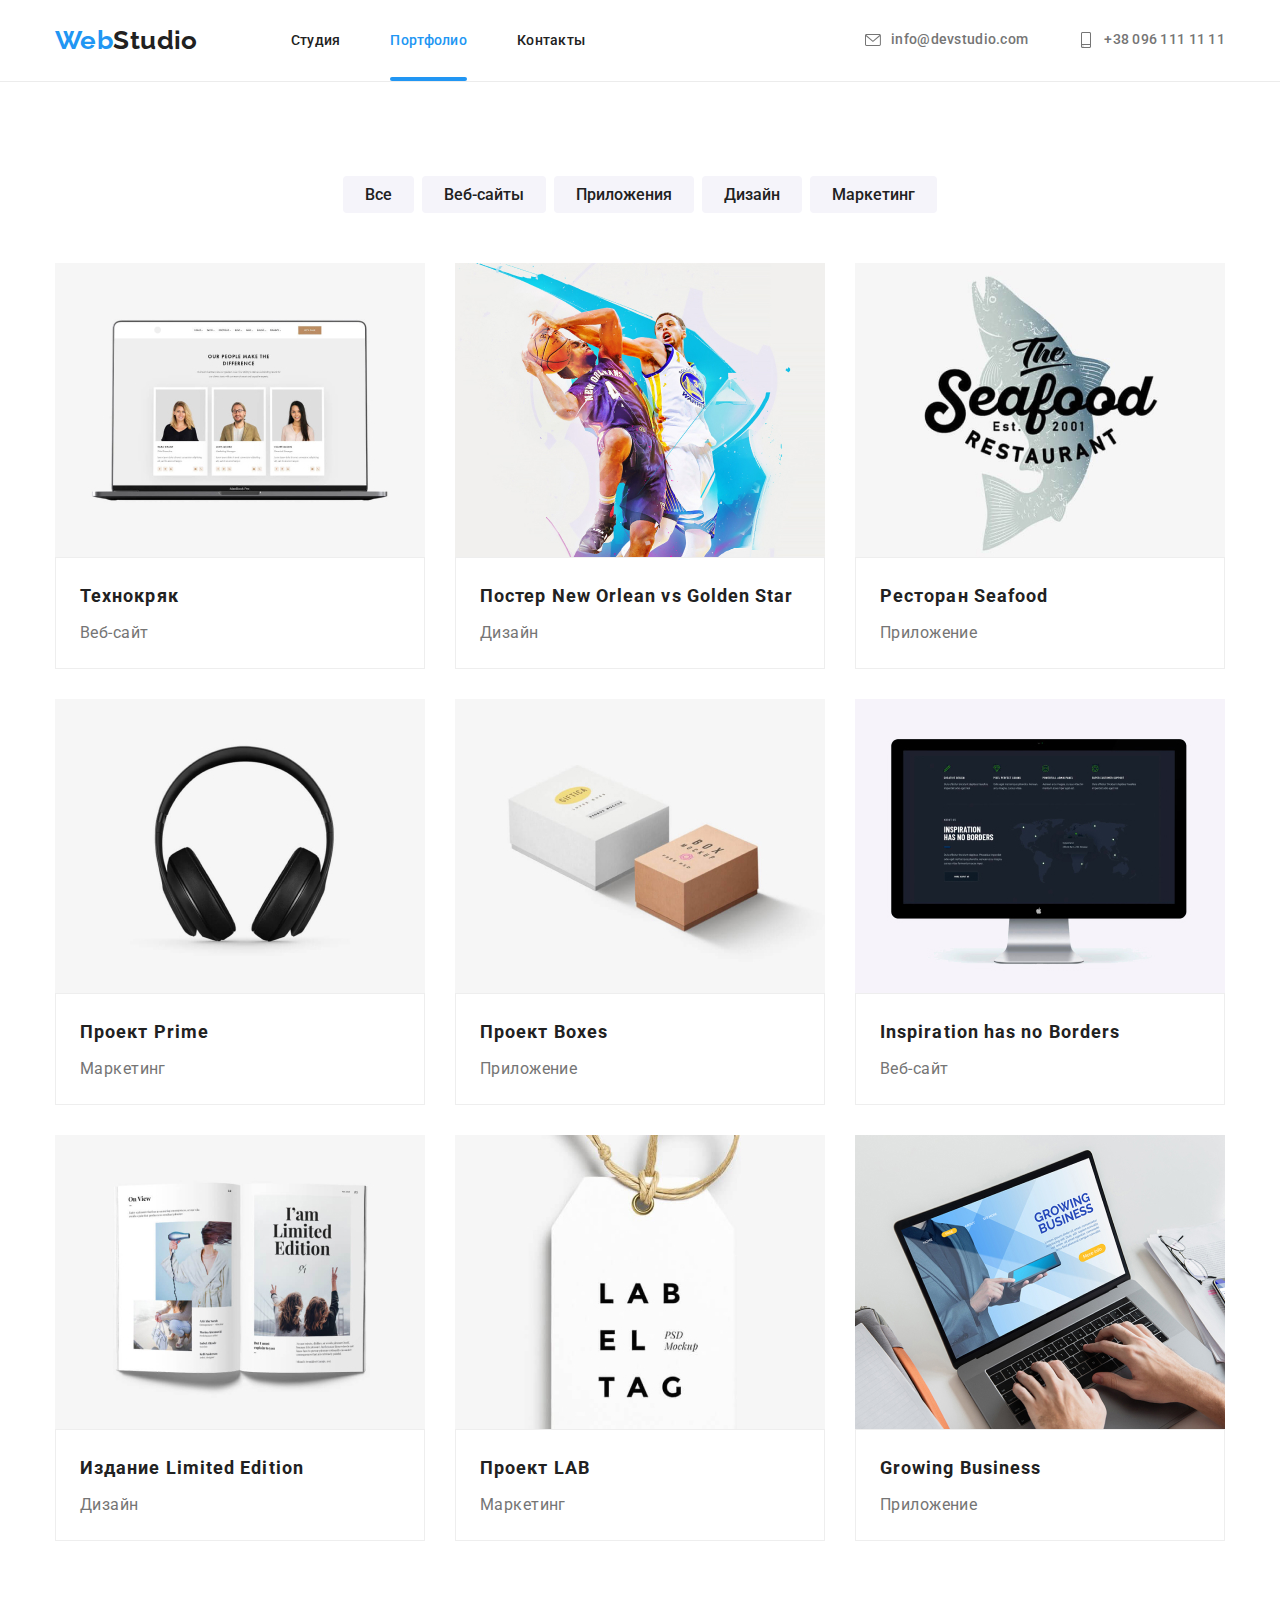
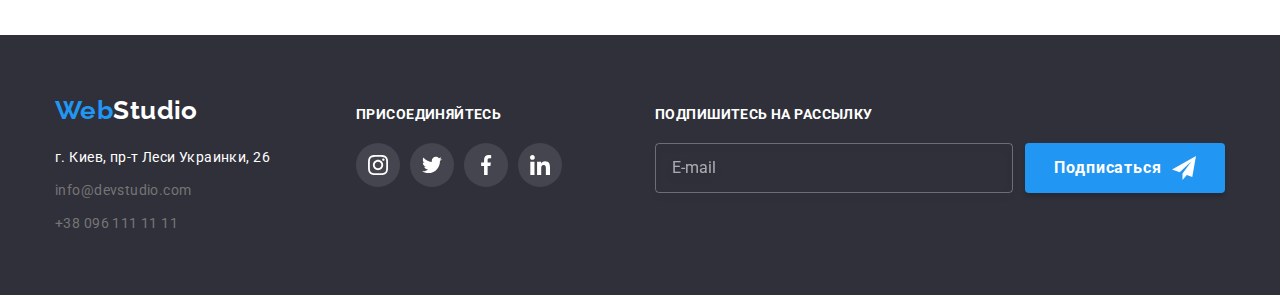
==== commit e78f5a4c: "final updates" ====
--- a/portfolio.html
+++ b/portfolio.html
@@ -28,61 +28,65 @@
                     </button>
                 </div>
                 <div class="menu-container" id="menu-container" data-menu>
-                    <ul class="pages">
-                        <li class="pages__item">
-                            <a class="pages__link" href="./index.html"> Студия </a>
-                        </li>
-                        <li class="pages__item">
-                            <a class="pages__link--active" href="./portfolio.html"> Портфолио </a>
-                        </li>
-                        <li class="pages__item">
-                            <a class="pages__link" href=""> Контакты </a>
-                        </li>
-                    </ul>
-                    <ul class="header-contacts">
-                        <li class="header-contacts__item">
-                            <a class="header-contacts__link telephone" href="tel:+380961111111">
-                                <div class="header-contacts__thumb">
-                                    <svg class="header-contacts__icon">
-                                        <use href="./images/sprite.svg#phone"></use>
-                                    </svg>
-                                </div>
-                                +38 096 111 11 11
-                            </a>
-                        </li>
-                        <li class="header-contacts__item">
-                            <a class="header-contacts__link email" href="mailto:info@devstudio.com">
-                                <div class="header-contacts__thumb">
-                                    <svg class="header-contacts__icon">
-                                        <use href="./images/sprite.svg#envelope"></use>
-                                    </svg>
-                                </div>
-                                info@devstudio.com
-                            </a>
-                        </li>
-                    </ul>
-                    <ul class="header-contacts__social-links">
-                        <li class="header-contacts__social-item">
-                            <a href="" class="header-contacts__social-link">
-                                Instagram
-                            </a>
-                        </li>
-                        <li class="header-contacts__social-item">
-                            <a href="" class="header-contacts__social-link">
-                                Twitter
-                            </a>
-                        </li>
-                        <li class="header-contacts__social-item">
-                            <a href="" class="header-contacts__social-link">
-                                Facebook
-                            </a>
-                        </li>
-                        <li class="header-contacts__social-item">
-                            <a href="" class="header-contacts__social-link">
-                                Linkedin
-                            </a>
-                        </li>
-                    </ul>
+                    <div class="menu-container__top">
+                        <ul class="pages">
+                            <li class="pages__item">
+                                <a class="pages__link" href="./index.html"> Студия </a>
+                            </li>
+                            <li class="pages__item">
+                                <a class="pages__link--active" href="./portfolio.html"> Портфолио </a>
+                            </li>
+                            <li class="pages__item">
+                                <a class="pages__link" href=""> Контакты </a>
+                            </li>
+                        </ul>
+                    </div>
+                    <div class="menu-container__bottom">
+                        <ul class="header-contacts">
+                            <li class="header-contacts__item">
+                                <a class="header-contacts__link telephone" href="tel:+380961111111">
+                                    <div class="header-contacts__thumb">
+                                        <svg class="header-contacts__icon">
+                                            <use href="./images/sprite.svg#phone"></use>
+                                        </svg>
+                                    </div>
+                                    +38 096 111 11 11
+                                </a>
+                            </li>
+                            <li class="header-contacts__item">
+                                <a class="header-contacts__link email" href="mailto:info@devstudio.com">
+                                    <div class="header-contacts__thumb">
+                                        <svg class="header-contacts__icon">
+                                            <use href="./images/sprite.svg#envelope"></use>
+                                        </svg>
+                                    </div>
+                                    info@devstudio.com
+                                </a>
+                            </li>
+                        </ul>
+                        <ul class="header-contacts__social-links">
+                            <li class="header-contacts__social-item">
+                                <a href="" class="header-contacts__social-link">
+                                    Instagram
+                                </a>
+                            </li>
+                            <li class="header-contacts__social-item">
+                                <a href="" class="header-contacts__social-link">
+                                    Twitter
+                                </a>
+                            </li>
+                            <li class="header-contacts__social-item">
+                                <a href="" class="header-contacts__social-link">
+                                    Facebook
+                                </a>
+                            </li>
+                            <li class="header-contacts__social-item">
+                                <a href="" class="header-contacts__social-link">
+                                    Linkedin
+                                </a>
+                            </li>
+                        </ul>
+                    </div>
                 </div>
             </nav>
         </div>
--- a/css/main.min.css
+++ b/css/main.min.css
@@ -1,2 +1,2 @@
-body{font-family:"Roboto", sans-serif;color:#212121;background-color:#ffffff;font-size:14px;letter-spacing:0.03em}h1,h2,h3,h4,h5,h6,p,address{margin:0;padding:0}img{display:block;max-width:100%;height:auto}ul{list-style-type:none;margin:0;padding:0}a{text-decoration:none}.container{margin-left:auto;margin-right:auto;padding-left:15px;padding-right:15px}@media screen and (min-width: 480px){.container{width:480px}}@media screen and (min-width: 768px){.container{width:768px}}@media screen and (min-width: 1200px){.container{width:1200px}}.visually-hidden{position:absolute;width:1px;height:1px;margin:-1px;border:0;padding:0;white-space:nowrap;-webkit-clip-path:inset(100%);clip-path:inset(100%);clip:rect(0 0 0 0);overflow:hidden}.section-header{position:relative;border-bottom:1px #ececec solid}@media screen and (min-width: 768px){.header{display:-webkit-box;display:-ms-flexbox;display:flex;-webkit-box-align:center;-ms-flex-align:center;align-items:center}}@media screen and (max-width: 767px){.navigation{display:block;height:60px;padding-top:10px;padding-bottom:10px}}@media screen and (min-width: 768px){.navigation{display:-webkit-box;display:-ms-flexbox;display:flex;-webkit-box-flex:1;-ms-flex-positive:1;flex-grow:1;-webkit-box-align:center;-ms-flex-align:center;align-items:center}}.navigation__logo{font-family:"Raleway", sans-serif;font-weight:700;font-size:24px;line-height:1.16;color:#212121}@media screen and (min-width: 768px) and (max-width: 1199px){.navigation__logo{margin-right:88px}}@media screen and (min-width: 1200px){.navigation__logo{margin-right:93px;font-size:26px;line-height:1.19}}.navigation__logo--first{color:#2196f3}.mobile-navigation{display:-webkit-box;display:-ms-flexbox;display:flex;-webkit-box-pack:justify;-ms-flex-pack:justify;justify-content:space-between;-webkit-box-align:center;-ms-flex-align:center;align-items:center}.menu-button{top:10px;right:15px;display:-webkit-inline-box;display:-ms-inline-flexbox;display:inline-flex;padding:0;border:none;background-color:transparent;z-index:2;cursor:pointer}@media screen and (min-width: 768px){.menu-button{display:none}}.menu-button.is-open:hover .icon-cross,.menu-button:hover .icon-menu,.menu-button.is-open:focus .icon-cross,.menu-button:focus .icon-menu{fill:#2196f3}.menu-button .icon-cross{display:none}.menu-button .icon-menu{-webkit-transition:fill 250ms cubic-bezier(0.4, 0, 0.2, 1);transition:fill 250ms cubic-bezier(0.4, 0, 0.2, 1)}.menu-button.is-open .icon-cross{display:block;-webkit-transition:fill 250ms cubic-bezier(0.4, 0, 0.2, 1);transition:fill 250ms cubic-bezier(0.4, 0, 0.2, 1)}.menu-button.is-open .icon-menu{display:none}@media screen and (max-width: 767px){.menu-container{display:none;position:absolute;top:0;left:0;width:100%;height:796px;background-color:#ffffff;padding:48px 40px;z-index:1}.menu-container.is-open{display:block}}@media screen and (min-width: 768px){.menu-container{display:-webkit-box;display:-ms-flexbox;display:flex;-webkit-box-flex:1;-ms-flex-positive:1;flex-grow:1;-webkit-box-pack:justify;-ms-flex-pack:justify;justify-content:space-between}}.pages{display:-webkit-box;display:-ms-flexbox;display:flex;font-weight:500;line-height:1.2;letter-spacing:0.02em;color:#212121;list-style-type:none}@media screen and (max-width: 767px){.pages{display:block;-webkit-box-pack:center;-ms-flex-pack:center;justify-content:center;-webkit-box-orient:vertical;-webkit-box-direction:normal;-ms-flex-direction:column;flex-direction:column;font-size:40px;line-height:1.17}}@media screen and (max-width: 767px){.pages__item:not(:last-child){margin-bottom:32px}}@media screen and (min-width: 768px){.pages__item:not(:last-child){margin-right:50px}}.pages__link{color:#212121;-webkit-transition:color 250ms cubic-bezier(0.4, 0, 0.2, 1);transition:color 250ms cubic-bezier(0.4, 0, 0.2, 1)}.pages__link:hover,.pages__link:focus,.pages__link:active{color:#2196f3}@media screen and (min-width: 768px){.pages__link{position:relative;display:block;padding:32px 0}}.pages__link--active{color:#2196f3;-webkit-transition:color 250ms cubic-bezier(0.4, 0, 0.2, 1);transition:color 250ms cubic-bezier(0.4, 0, 0.2, 1)}@media screen and (min-width: 768px){.pages__link--active{position:relative;display:block;padding:32px 0}.pages__link--active::after{content:"";position:absolute;bottom:0;display:block;width:100%;height:4px;background:#2196f3;border-radius:2px}}.header-contacts{display:-webkit-box;display:-ms-flexbox;display:flex;-webkit-box-orient:horizontal;-webkit-box-direction:reverse;-ms-flex-direction:row-reverse;flex-direction:row-reverse;-webkit-box-pack:left;-ms-flex-pack:left;justify-content:left;-webkit-box-align:center;-ms-flex-align:center;align-items:center}@media screen and (max-width: 767px){.header-contacts{display:block;margin-bottom:64px;margin-top:302px}}@media screen and (min-width: 768px) and (max-width: 1199px){.header-contacts{width:138px;-ms-flex-wrap:wrap-reverse;flex-wrap:wrap-reverse;-ms-flex-line-pack:center;align-content:center}}.header-contacts__item{display:-webkit-box;display:-ms-flexbox;display:flex}@media screen and (max-width: 767px){.header-contacts__item:not(:first-child){margin-top:32px}}@media screen and (min-width: 768px) and (max-width: 1199px){.header-contacts__item:not(:first-child){margin-bottom:10px}}@media screen and (min-width: 1200px){.header-contacts__item:not(:last-child){margin-left:50px}}.header-contacts__link{display:-webkit-box;display:-ms-flexbox;display:flex;font-weight:500;font-size:14px;line-height:1.14;letter-spacing:0.02em;color:#757575;text-decoration:none;list-style-type:none;-webkit-transition:color 250ms cubic-bezier(0.4, 0, 0.2, 1);transition:color 250ms cubic-bezier(0.4, 0, 0.2, 1)}@media screen and (max-width: 767px){.header-contacts__link.telephone{font-size:34px;line-height:1.17}.header-contacts__link.email{font-size:24px;line-height:1.16}}@media screen and (min-width: 768px) and (max-width: 1199px){.header-contacts__link{font-size:12px;line-height:1.16}}.header-contacts__link:hover,.header-contacts__link:focus{color:#2196f3}.header-contacts__thumb{width:16px;height:16px;margin-right:10px}@media screen and (max-width: 767px){.header-contacts__thumb{display:none}}.header-contacts__icon{width:16px;height:16px;fill:#757575;-webkit-transition:fill 250ms cubic-bezier(0.4, 0, 0.2, 1);transition:fill 250ms cubic-bezier(0.4, 0, 0.2, 1)}.header-contacts__link:hover .header-contacts__icon,.header-contacts__link:focus .header-contacts__icon{fill:#2196f3}.header-contacts__social-links{display:-webkit-box;display:-ms-flexbox;display:flex;text-decoration:none;-webkit-box-pack:center;-ms-flex-pack:center;justify-content:center}@media screen and (min-width: 768px){.header-contacts__social-links{display:none}}.header-contacts__social-item{position:relative;padding-left:10px;padding-right:10px}.header-contacts__social-item:not(:last-child)::after{content:"";position:absolute;right:0;top:0;display:block;width:1px;height:100%;background:rgba(33,33,33,0.2)}.header-contacts__social-link{font-weight:500;font-size:18px;line-height:1.22;letter-spacing:0.02em;color:#2196f3}.section-hero{background:#2f303a;margin-left:auto;margin-right:auto;padding-top:200px;padding-bottom:200px;background-image:-webkit-gradient(linear, left top, right top, from(rgba(47,48,58,0.4)), to(rgba(47,48,58,0.4))),url(../images/mob-img.jpg);background-image:linear-gradient(to right, rgba(47,48,58,0.4), rgba(47,48,58,0.4)),url(../images/mob-img.jpg);background-repeat:no-repeat;background-size:cover;background-position:center;max-height:auto;max-width:1600px}@media (min-device-pixel-ratio: 2), (-webkit-min-device-pixel-ratio: 2), (min-resolution: 192dpi), (min-resolution: 2dppx){.section-hero{background-image:-webkit-gradient(linear, left top, right top, from(rgba(47,48,58,0.4)), to(rgba(47,48,58,0.4))),url(../images/mob-img2x.jpg);background-image:linear-gradient(to right, rgba(47,48,58,0.4), rgba(47,48,58,0.4)),url(../images/mob-img2x.jpg)}}@media screen and (min-width: 480px){.section-hero{background-image:-webkit-gradient(linear, left top, right top, from(rgba(47,48,58,0.4)), to(rgba(47,48,58,0.4))),url(../images/tab-img.jpg);background-image:linear-gradient(to right, rgba(47,48,58,0.4), rgba(47,48,58,0.4)),url(../images/tab-img.jpg)}}@media screen and (min-width: 480px) and (min-device-pixel-ratio: 2), screen and (min-width: 480px) and (-webkit-min-device-pixel-ratio: 2), screen and (min-width: 480px) and (min-resolution: 192dpi), screen and (min-width: 480px) and (min-resolution: 2dppx){.section-hero{background-image:-webkit-gradient(linear, left top, right top, from(rgba(47,48,58,0.4)), to(rgba(47,48,58,0.4))),url(../images/tab-img2x.jpg);background-image:linear-gradient(to right, rgba(47,48,58,0.4), rgba(47,48,58,0.4)),url(../images/tab-img2x.jpg)}}@media screen and (min-width: 768px){.section-hero{background-image:-webkit-gradient(linear, left top, right top, from(rgba(47,48,58,0.4)), to(rgba(47,48,58,0.4))),url(../images/desk-img.jpg);background-image:linear-gradient(to right, rgba(47,48,58,0.4), rgba(47,48,58,0.4)),url(../images/desk-img.jpg)}}@media screen and (min-width: 768px) and (min-device-pixel-ratio: 2), screen and (min-width: 768px) and (-webkit-min-device-pixel-ratio: 2), screen and (min-width: 768px) and (min-resolution: 192dpi), screen and (min-width: 768px) and (min-resolution: 2dppx){.section-hero{background-image:-webkit-gradient(linear, left top, right top, from(rgba(47,48,58,0.4)), to(rgba(47,48,58,0.4))),url(../images/desk-img2x.jpg);background-image:linear-gradient(to right, rgba(47,48,58,0.4), rgba(47,48,58,0.4)),url(../images/desk-img2x.jpg)}}.hero{text-align:center}.hero-title{font-weight:900;font-size:26px;width:696px;margin-left:auto;margin-right:auto;line-height:1.61;letter-spacing:0.06em;text-transform:uppercase;color:#fff;margin-bottom:30px}@media screen and (max-width: 1199px){.hero-title{width:360px}}@media screen and (min-width: 1200px){.hero-title{font-size:44px;line-height:1.36}}.hero-button{padding:10px 32px;font-weight:700;font-size:16px;line-height:1.8;text-align:center;letter-spacing:0.06em;-webkit-box-shadow:0px 4px 4px rgba(0,0,0,0.15);box-shadow:0px 4px 4px rgba(0,0,0,0.15);border-radius:4px;border:0;color:#fff;background:#2196f3;cursor:pointer;-webkit-transition:background-color 250ms cubic-bezier(0.4, 0, 0.2, 1);transition:background-color 250ms cubic-bezier(0.4, 0, 0.2, 1)}.hero-button:hover,.hero-button:focus{background-color:#188ce8}.section-advantages{padding-top:94px;padding-bottom:94px}.advantages{padding-bottom:0}@media screen and (min-width: 768px){.features{display:-webkit-box;display:-ms-flexbox;display:flex;-ms-flex-wrap:wrap;flex-wrap:wrap;margin-right:calc(-1 * 30px);margin-bottom:calc(-1 * 30px)}}@media screen and (min-width: 1200px){.features{display:-webkit-box;display:-ms-flexbox;display:flex;-webkit-box-pack:justify;-ms-flex-pack:justify;justify-content:space-between;margin:0}}.features__title{font-weight:700;font-size:14px;line-height:1.1;text-transform:uppercase;color:#212121;margin-bottom:10px}@media screen and (max-width: 767px){.features__title{text-align:center}}.features__explain{line-height:1.7;color:#757575}.features__thumb{width:100%;height:120px;background:#f5f4fa;border-radius:4px;margin-bottom:30px;padding:25px 100px}.features__icon{width:100%;height:70px}.features__item{width:100%}@media screen and (max-width: 767px){.features__item:not(:last-child){margin-bottom:30px}}@media screen and (min-width: 768px) and (max-width: 1199px){.features__item{-ms-flex-preferred-size:calc(100% / 2 - 30px);flex-basis:calc(100% / 2 - 30px);margin-right:30px;margin-bottom:30px}}@media screen and (min-width: 1200px){.features__item{width:270px}}.section-activities{padding-bottom:94px}@media screen and (max-width: 1199px){.section-activities{display:none}}.activities-title{font-weight:700;font-size:36px;line-height:1.2;text-align:center;color:#212121;margin-bottom:50px}.activities-examples{display:-webkit-box;display:-ms-flexbox;display:flex;-webkit-box-pack:justify;-ms-flex-pack:justify;justify-content:space-between;z-index:1}.activities-examples__thumb{position:relative;display:-webkit-box;display:-ms-flexbox;display:flex;-webkit-box-align:end;-ms-flex-align:end;align-items:flex-end}.activities-examples__text{position:absolute;left:0;bottom:0;display:-webkit-box;display:-ms-flexbox;display:flex;-webkit-box-align:center;-ms-flex-align:center;align-items:center;-webkit-box-pack:center;-ms-flex-pack:center;justify-content:center;width:100%;height:70px;font-weight:700;font-size:14px;line-height:1.14;text-align:center;text-transform:uppercase;color:#fff;background:rgba(47,48,58,0.8)}.section-team{background:#f5f4fa;padding-top:94px;padding-bottom:94px}.team-title{font-weight:700;font-size:28px;line-height:1.18;text-align:center;color:#212121;margin-bottom:50px}@media screen and (min-width: 1200px){.team-title{font-size:36px;line-height:1.16}}@media screen and (min-width: 768px) and (max-width: 1199px){.team-list{display:-webkit-box;display:-ms-flexbox;display:flex;-ms-flex-wrap:wrap;flex-wrap:wrap;margin-right:calc(-1 * 30px);margin-bottom:calc(-1 * 30px)}}@media screen and (min-width: 1200px){.team-list{display:-webkit-box;display:-ms-flexbox;display:flex;-webkit-box-pack:center;-ms-flex-pack:center;justify-content:center;margin:0}}.team-list__item{background:#fff;-webkit-box-shadow:0px 1px 3px rgba(0,0,0,0.12),0px 1px 1px rgba(0,0,0,0.14),0px 2px 1px rgba(0,0,0,0.2);box-shadow:0px 1px 3px rgba(0,0,0,0.12),0px 1px 1px rgba(0,0,0,0.14),0px 2px 1px rgba(0,0,0,0.2);border-radius:0px 0px 4px 4px;width:450px}@media screen and (max-width: 767px){.team-list__item:not(:last-child){margin-bottom:30px}}@media screen and (min-width: 768px) and (max-width: 1199px){.team-list__item{width:354px;-ms-flex-preferred-size:calc(100% / 2 - 30px);flex-basis:calc(100% / 2 - 30px);margin-right:30px;margin-bottom:30px}}@media screen and (min-width: 1200px){.team-list__item{width:270px;-ms-flex-preferred-size:content;flex-basis:content;margin-bottom:0;margin-right:0}.team-list__item:not(:last-child){margin-right:30px}}.team-list__info{padding-top:30px;padding-bottom:30px}.team-list__name{font-weight:500;font-size:16px;line-height:1.2;text-align:center;color:#212121;margin-bottom:10px}.team-list__position{font-size:16px;line-height:1.2;text-align:center;color:#757575;margin-bottom:16px}.team-list__socials{display:-webkit-box;display:-ms-flexbox;display:flex;-webkit-box-pack:center;-ms-flex-pack:center;justify-content:center}.member-socials__item{width:44px;height:44px}.member-socials__item:not(:last-child){margin-right:10px}.member-socials__link{display:-webkit-box;display:-ms-flexbox;display:flex;width:44px;height:44px;border-radius:50%;-webkit-box-align:center;-ms-flex-align:center;align-items:center;-webkit-box-pack:center;-ms-flex-pack:center;justify-content:center;-webkit-transition:background-color 250ms cubic-bezier(0.4, 0, 0.2, 1);transition:background-color 250ms cubic-bezier(0.4, 0, 0.2, 1)}.member-socials__link:hover,.member-socials__link:focus{background-color:#2196f3}.member-socials__icon{fill:#afb1b8;-webkit-transition:fill 250ms cubic-bezier(0.4, 0, 0.2, 1);transition:fill 250ms cubic-bezier(0.4, 0, 0.2, 1)}.member-socials__link:hover .member-socials__icon,.member-socials__link:focus .member-socials__icon{fill:#fff}.section-clients{margin-left:auto;margin-right:auto;padding-top:94px;padding-bottom:94px}.clients-title{font-weight:700;font-size:28px;line-height:1.18;text-align:center;color:#212121;margin-bottom:50px}@media screen and (min-width: 1200px){.clients-title{font-size:36px;line-height:1.16}}.clients-list{display:-webkit-box;display:-ms-flexbox;display:flex}@media screen and (max-width: 1199px){.clients-list{-ms-flex-wrap:wrap;flex-wrap:wrap;margin-right:calc(-1 * 30px);margin-bottom:calc(-1 * 30px)}}.clients-list__item{width:170px;height:92px;display:-webkit-box;display:-ms-flexbox;display:flex;-webkit-box-align:center;-ms-flex-align:center;align-items:center;-webkit-box-pack:center;-ms-flex-pack:center;justify-content:center}@media screen and (max-width: 767px){.clients-list__item{-ms-flex-preferred-size:calc(100% / 2 - 30px);flex-basis:calc(100% / 2 - 30px);margin-right:30px;margin-bottom:30px}}@media screen and (min-width: 768px){.clients-list__item{-ms-flex-preferred-size:calc(100% / 3 - 30px);flex-basis:calc(100% / 3 - 30px);margin-right:30px;margin-bottom:30px}}@media screen and (min-width: 1200px){.clients-list__item{-ms-flex-preferred-size:auto;flex-basis:auto;margin:0}}@media screen and (min-width: 1200px){.clients-list__item:not(:last-child){margin-right:30px}}.clients-list__link{display:-webkit-box;display:-ms-flexbox;display:flex;-webkit-box-align:center;-ms-flex-align:center;align-items:center;-webkit-box-pack:center;-ms-flex-pack:center;justify-content:center;width:100%;height:100%;border:1px solid #afb1b8;border-radius:4px;-webkit-transition:border-color 250ms cubic-bezier(0.4, 0, 0.2, 1);transition:border-color 250ms cubic-bezier(0.4, 0, 0.2, 1)}.clients-list__link:hover,.clients-list__link:focus{border-color:#2196f3;cursor:pointer}.clients-list__icon{width:106px;height:60px;fill:#afb1b8;-webkit-transition:fill 250ms cubic-bezier(0.4, 0, 0.2, 1);transition:fill 250ms cubic-bezier(0.4, 0, 0.2, 1)}.clients-list__link:hover .clients-list__icon,.clients-list__icon .clients-list__link:focus{fill:#2196f3}.section-footer{background:#2f303a;padding-top:60px;padding-bottom:60px}.footer{display:-webkit-box;display:-ms-flexbox;display:flex;-webkit-box-pack:center;-ms-flex-pack:center;justify-content:center}@media screen and (max-width: 767px){.footer{-webkit-box-orient:vertical;-webkit-box-direction:normal;-ms-flex-direction:column;flex-direction:column}}@media screen and (min-width: 768px) and (max-width: 1199px){.footer{-ms-flex-wrap:wrap;flex-wrap:wrap;-webkit-box-align:baseline;-ms-flex-align:baseline;align-items:baseline}}@media screen and (min-width: 1200px){.footer{-ms-flex-wrap:nowrap;flex-wrap:nowrap;-webkit-box-align:baseline;-ms-flex-align:baseline;align-items:baseline}}.footer-links{text-align:center}@media screen and (min-width: 1200px){.footer-links{text-align:start}}.footer-links__logo{font-family:"Raleway", sans-serif;font-style:normal;font-weight:700;font-size:24px;line-height:1.16;color:#fff;text-decoration:none}@media screen and (min-width: 1200px){.footer-links__logo{font-size:26px;line-height:1.19}}.footer-links__logo--first{color:#2196f3}.addresses{font-style:normal;margin-top:20px}@media screen and (min-width: 1200px){.addresses{width:231px}}.addresses-list__item:not(:last-child){margin-bottom:9px}.addresses-list__phy-address{line-height:1.7;color:#fff;-webkit-transition:color 250ms cubic-bezier(0.4, 0, 0.2, 1);transition:color 250ms cubic-bezier(0.4, 0, 0.2, 1)}.addresses-list__phy-address:hover,.addresses-list__phy-address:focus{color:#2196f3}.addresses-list__address{line-height:1.7;color:#757575;-webkit-transition:color 250ms cubic-bezier(0.4, 0, 0.2, 1);transition:color 250ms cubic-bezier(0.4, 0, 0.2, 1)}.addresses-list__address:hover,.addresses-list__address:focus{color:#2196f3}.join{margin-left:0px;text-align:center}@media screen and (max-width: 767px){.join{margin-top:60px}}@media screen and (min-width: 768px) and (max-width: 1199px){.join{margin-left:165px}}@media screen and (min-width: 1200px){.join{margin-left:70px;text-align:start}}.join-title{color:#fff;font-weight:700;font-size:14px;line-height:1.14;text-transform:uppercase}.join-list{display:-webkit-box;display:-ms-flexbox;display:flex;-webkit-box-align:center;-ms-flex-align:center;align-items:center;margin-top:20px}@media screen and (max-width: 1199px){.join-list{-webkit-box-pack:center;-ms-flex-pack:center;justify-content:center}}.join-list__item:not(:last-child){margin-right:10px}.join-list__link{display:-webkit-box;display:-ms-flexbox;display:flex;-webkit-box-align:center;-ms-flex-align:center;align-items:center;-webkit-box-pack:center;-ms-flex-pack:center;justify-content:center;width:44px;height:44px;background:rgba(255,255,255,0.1);border-radius:50%;-webkit-transition:background-color 250ms cubic-bezier(0.4, 0, 0.2, 1);transition:background-color 250ms cubic-bezier(0.4, 0, 0.2, 1)}.join-list__link:hover,.join-list__link:focus{background-color:#2196f3}.subscribe{margin-left:0}@media screen and (max-width: 1199px){.subscribe{text-align:center;margin-top:60px}}@media screen and (min-width: 1200px){.subscribe{margin-left:auto}}.subscribe-title{margin-bottom:20px;color:#fff;font-weight:700;font-size:14px;line-height:1.14;text-transform:uppercase}.subscribe-form{display:-webkit-box;display:-ms-flexbox;display:flex;-ms-flex-wrap:wrap;flex-wrap:wrap;-webkit-box-pack:center;-ms-flex-pack:center;justify-content:center}@media screen and (min-width: 1200px){.subscribe-form{-ms-flex-wrap:nowrap;flex-wrap:nowrap}}.subscribe-form__action{width:450px;height:50px;padding:15px 16px;color:#fff;border:1px solid rgba(255,255,255,0.3);-webkit-filter:drop-shadow(0px 4px 4px rgba(0,0,0,0.15));filter:drop-shadow(0px 4px 4px rgba(0,0,0,0.15));border-radius:4px;background-color:transparent;-webkit-transition:border-color 250ms cubic-bezier(0.4, 0, 0.2, 1);transition:border-color 250ms cubic-bezier(0.4, 0, 0.2, 1);-ms-flex-preferred-size:100%;flex-basis:100%}.subscribe-form__action:hover,.subscribe-form__action:focus{outline:none;border-color:#fff}.subscribe-form__action::-webkit-input-placeholder{font-weight:400;font-size:16px;line-height:1.25;color:rgba(255,255,255,0.6)}.subscribe-form__action:-ms-input-placeholder{font-weight:400;font-size:16px;line-height:1.25;color:rgba(255,255,255,0.6)}.subscribe-form__action::-ms-input-placeholder{font-weight:400;font-size:16px;line-height:1.25;color:rgba(255,255,255,0.6)}.subscribe-form__action::placeholder{font-weight:400;font-size:16px;line-height:1.25;color:rgba(255,255,255,0.6)}@media screen and (min-width: 1200px){.subscribe-form__action{width:358px;-ms-flex-preferred-size:auto;flex-basis:auto}}.subscribe-form__button{display:-webkit-box;display:-ms-flexbox;display:flex;-webkit-box-align:center;-ms-flex-align:center;align-items:center;-webkit-box-pack:center;-ms-flex-pack:center;justify-content:center;width:200px;height:50px;margin-left:12px;font-weight:700;cursor:pointer;font-size:16px;line-height:1.87;letter-spacing:0.06em;color:#fff;background:#2196f3;-webkit-box-shadow:0px 4px 4px rgba(0,0,0,0.15);box-shadow:0px 4px 4px rgba(0,0,0,0.15);border-radius:4px;border-color:transparent;-webkit-transition:background-color 250ms cubic-bezier(0.4, 0, 0.2, 1);transition:background-color 250ms cubic-bezier(0.4, 0, 0.2, 1)}@media screen and (max-width: 1199px){.subscribe-form__button{margin-top:20px}}.subscribe-form__button::after{content:"";width:24px;height:24px;margin-left:10px;background-image:url(../images/subscribe-icon.svg)}.subscribe-form__button:hover,.subscribe-form__button:focus{background-color:#188ce8}.section-filters{padding-top:94px;padding-bottom:94px}.filters-list{display:-webkit-box;display:-ms-flexbox;display:flex;-webkit-box-pack:center;-ms-flex-pack:center;justify-content:center;margin-bottom:50px}@media screen and (max-width: 767px){.filters-list{-ms-flex-wrap:wrap;flex-wrap:wrap;-webkit-box-pack:left;-ms-flex-pack:left;justify-content:left;margin-right:-8px;margin-bottom:35px}}@media screen and (max-width: 767px){.filters-list__item{margin-right:8px;margin-bottom:15px}}@media screen and (min-width: 768px){.filters-list__item:not(:last-child){margin-right:8px}}.filters-list__button{background:#f5f4fa;border-radius:4px;cursor:pointer;width:auto;font-weight:500;font-size:16px;line-height:1.6;text-align:center;color:#212121;padding:6px 22px;border:0;display:block;-webkit-transition:background-color 250ms cubic-bezier(0.4, 0, 0.2, 1),color 250ms cubic-bezier(0.4, 0, 0.2, 1),-webkit-box-shadow 250ms cubic-bezier(0.4, 0, 0.2, 1);transition:background-color 250ms cubic-bezier(0.4, 0, 0.2, 1),color 250ms cubic-bezier(0.4, 0, 0.2, 1),-webkit-box-shadow 250ms cubic-bezier(0.4, 0, 0.2, 1);transition:background-color 250ms cubic-bezier(0.4, 0, 0.2, 1),color 250ms cubic-bezier(0.4, 0, 0.2, 1),box-shadow 250ms cubic-bezier(0.4, 0, 0.2, 1);transition:background-color 250ms cubic-bezier(0.4, 0, 0.2, 1),color 250ms cubic-bezier(0.4, 0, 0.2, 1),box-shadow 250ms cubic-bezier(0.4, 0, 0.2, 1),-webkit-box-shadow 250ms cubic-bezier(0.4, 0, 0.2, 1)}.filters-list__button:hover,.filters-list__button:focus{background-color:#2196f3;color:#fff;-webkit-box-shadow:0px 3px 1px rgba(0,0,0,0.1),0px 1px 2px rgba(0,0,0,0.08),0px 2px 2px rgba(0,0,0,0.12);box-shadow:0px 3px 1px rgba(0,0,0,0.1),0px 1px 2px rgba(0,0,0,0.08),0px 2px 2px rgba(0,0,0,0.12)}.examples-list{padding:0;margin:0;list-style:none}@media screen and (max-width: 767px){.examples-list{-webkit-box-pack:center;-ms-flex-pack:center;justify-content:center}}@media screen and (min-width: 768px){.examples-list{display:-webkit-box;display:-ms-flexbox;display:flex;-ms-flex-wrap:wrap;flex-wrap:wrap;margin-right:calc(-1 * 30px);margin-bottom:calc(-1 * 30px)}}.examples-list__item{background:#fff}@media screen and (min-width: 768px){.examples-list__item{-ms-flex-preferred-size:calc(100% / 2 - 30px);flex-basis:calc(100% / 2 - 30px);margin-right:30px;margin-bottom:30px}}@media screen and (min-width: 1200px){.examples-list__item{-ms-flex-preferred-size:calc(100% / 3 - 30px);flex-basis:calc(100% / 3 - 30px);margin-right:30px;margin-bottom:30px}}.examples-list__item:not(:last-child){margin-bottom:30px}.examples-list__title{font-weight:700;font-size:18px;line-height:2;letter-spacing:0.06em;color:#212121;margin-bottom:4px}.examples-list__sphere{font-size:16px;line-height:1.87;color:#757575}.examples-list__img{display:block;position:relative;overflow:hidden}.examples-list__text{padding:20px 24px;border:1px solid #eeeeee;-webkit-box-flex:1;-ms-flex-positive:1;flex-grow:1}.examples-list__link{display:inline-block}@media screen and (min-width: 768px) and (max-width: 1199px){.examples-list__link{display:-webkit-box;display:-ms-flexbox;display:flex;-webkit-box-orient:vertical;-webkit-box-direction:normal;-ms-flex-direction:column;flex-direction:column;height:100%}}.examples-list__link:hover,.examples-list__link:focus{-webkit-box-shadow:0px 1px 1px rgba(0,0,0,0.12),0px 4px 4px rgba(0,0,0,0.06),1px 4px 6px rgba(0,0,0,0.16);box-shadow:0px 1px 1px rgba(0,0,0,0.12),0px 4px 4px rgba(0,0,0,0.06),1px 4px 6px rgba(0,0,0,0.16)}.examples-list__explain{position:absolute;display:inline-block;width:100%;height:100%;padding:63px 24px;font-weight:400;font-size:18px;line-height:28px;color:#fff;opacity:0;-webkit-transition:opacity 250ms cubic-bezier(0.4, 0, 0.2, 1),background-color 250ms cubic-bezier(0.4, 0, 0.2, 1),-webkit-transform 250ms cubic-bezier(0.4, 0, 0.2, 1);transition:opacity 250ms cubic-bezier(0.4, 0, 0.2, 1),background-color 250ms cubic-bezier(0.4, 0, 0.2, 1),-webkit-transform 250ms cubic-bezier(0.4, 0, 0.2, 1);transition:opacity 250ms cubic-bezier(0.4, 0, 0.2, 1),background-color 250ms cubic-bezier(0.4, 0, 0.2, 1),transform 250ms cubic-bezier(0.4, 0, 0.2, 1);transition:opacity 250ms cubic-bezier(0.4, 0, 0.2, 1),background-color 250ms cubic-bezier(0.4, 0, 0.2, 1),transform 250ms cubic-bezier(0.4, 0, 0.2, 1),-webkit-transform 250ms cubic-bezier(0.4, 0, 0.2, 1)}.examples-list__link:hover .examples-list__explain,.examples-list__link:focus .examples-list__explain{opacity:1;background-color:rgba(33,150,243,0.9);-webkit-transform:translateY(-100%);transform:translateY(-100%)}.backdrop{position:fixed;top:0;left:0;width:100%;height:100%;padding:93px 15px;background:rgba(0,0,0,0.2);z-index:2;-webkit-transition:250ms cubic-bezier(0.4, 0, 0.2, 1);transition:250ms cubic-bezier(0.4, 0, 0.2, 1)}.backdrop.is-hidden{opacity:0;pointer-events:none}.modal{position:relative;display:-webkit-box;display:-ms-flexbox;display:flex;-webkit-box-pack:center;-ms-flex-pack:center;justify-content:center;padding:40px;background:#fff;-webkit-box-shadow:0px 1px 3px rgba(0,0,0,0.12),0px 1px 1px rgba(0,0,0,0.14),0px 2px 1px rgba(0,0,0,0.2);box-shadow:0px 1px 3px rgba(0,0,0,0.12),0px 1px 1px rgba(0,0,0,0.14),0px 2px 1px rgba(0,0,0,0.2);border-radius:4px}@media (min-width: 768px){.modal{position:absolute;top:50%;left:50%;-webkit-transform:translate(-50%, -50%);transform:translate(-50%, -50%);width:100%;max-width:528px}}.modal-close{position:absolute;top:8px;right:8px;display:-webkit-box;display:-ms-flexbox;display:flex;width:30px;height:30px;-webkit-box-align:center;-ms-flex-align:center;align-items:center;-webkit-box-pack:center;-ms-flex-pack:center;justify-content:center;padding:0;background:#fff;border:1px solid rgba(0,0,0,0.1);border-radius:50%;cursor:pointer}.modal-close__icon{width:18px;height:18px;fill:#000000;-webkit-transition:fill 250ms cubic-bezier(0.4, 0, 0.2, 1);transition:fill 250ms cubic-bezier(0.4, 0, 0.2, 1)}.modal-close:hover .modal-close__icon,.modal-close:focus .modal-close__icon{fill:#2196f3}.modal-form__title{margin-bottom:12px;font-weight:700;font-size:20px;line-height:23px;text-align:center;color:#212121}.modal-form__list{margin-bottom:30px}.modal-form__label{margin-bottom:4px;font-weight:400;font-size:12px;line-height:14px;letter-spacing:0.01em;color:#757575}.modal-form__field{position:relative}.modal-form__item{display:-webkit-box;display:-ms-flexbox;display:flex;-webkit-box-orient:vertical;-webkit-box-direction:normal;-ms-flex-direction:column;flex-direction:column;margin-bottom:10px}.modal-form__item.comment{margin-bottom:20px}.modal-form__input{padding:12px 42px;height:40px;width:100%;border:1px solid rgba(33,33,33,0.2);border-radius:4px;-webkit-transition:border-color 250ms cubic-bezier(0.4, 0, 0.2, 1);transition:border-color 250ms cubic-bezier(0.4, 0, 0.2, 1)}.modal-form__input:hover,.modal-form__input:focus{outline:none;border-color:#2196f3}.modal-form__icon{position:absolute;width:18px;height:18px;left:12px;top:50%;-webkit-transform:translateY(-50%);transform:translateY(-50%);-webkit-transition:fill 250ms cubic-bezier(0.4, 0, 0.2, 1);transition:fill 250ms cubic-bezier(0.4, 0, 0.2, 1)}.modal-form__item:focus-within .modal-form__icon,.modal-form__item:hover .modal-form__icon{fill:#2196f3}.modal-form__textarea{resize:none;width:100%;height:120px;padding:12px 16px;border:1px solid rgba(33,33,33,0.2);border-radius:4px;-webkit-transition:border-color 250ms cubic-bezier(0.4, 0, 0.2, 1);transition:border-color 250ms cubic-bezier(0.4, 0, 0.2, 1)}.modal-form__textarea:hover,.modal-form__textarea:focus{outline:none;border-color:#2196f3}.modal-form__textarea::-webkit-input-placeholder{font-weight:400;font-size:12px;line-height:14px;letter-spacing:0.01em;color:rgba(117,117,117,0.5)}.modal-form__textarea:-ms-input-placeholder{font-weight:400;font-size:12px;line-height:14px;letter-spacing:0.01em;color:rgba(117,117,117,0.5)}.modal-form__textarea::-ms-input-placeholder{font-weight:400;font-size:12px;line-height:14px;letter-spacing:0.01em;color:rgba(117,117,117,0.5)}.modal-form__textarea::placeholder{font-weight:400;font-size:12px;line-height:14px;letter-spacing:0.01em;color:rgba(117,117,117,0.5)}.modal-permition{display:-webkit-box;display:-ms-flexbox;display:flex;-webkit-box-align:center;-ms-flex-align:center;align-items:center}.modal-permition__label{display:-webkit-box;display:-ms-flexbox;display:flex;-webkit-box-align:center;-ms-flex-align:center;align-items:center;cursor:pointer}.modal-permition__checkbox{position:absolute;-webkit-appearance:none;-moz-appearance:none;appearance:none}.modal-permition__policy{margin-left:7px;font-weight:400;font-size:14px;line-height:24px;color:#757575}.modal-permition__link{color:#2196f3;text-decoration:underline}.modal-permition__icon{display:block;width:16px;height:15px;border:2px solid #212121;border-radius:2px;cursor:pointer;-webkit-transition:border-color 250ms cubic-bezier(0.4, 0, 0.2, 1);transition:border-color 250ms cubic-bezier(0.4, 0, 0.2, 1)}.modal-permition__checkbox:hover+.modal-permition__icon,.modal-permition__checkbox:focus+.modal-permition__icon{border-color:#2196f3}.modal-permition__checkbox:checked+.modal-permition__icon{background-color:#2196f3;background-image:url(../images/checkbox-icon.svg);background-repeat:no-repeat;background-position:center;background-size:contain;background-origin:border-box;border-color:transparent}.modal-submit{display:-webkit-box;display:-ms-flexbox;display:flex;-webkit-box-align:center;-ms-flex-align:center;align-items:center;-webkit-box-pack:center;-ms-flex-pack:center;justify-content:center;margin-left:auto;margin-right:auto;padding:0;width:200px;height:50px;cursor:pointer;background:#2196f3;-webkit-box-shadow:0px 4px 4px rgba(0,0,0,0.15);box-shadow:0px 4px 4px rgba(0,0,0,0.15);border-radius:4px;border-color:transparent;font-weight:700;font-size:16px;line-height:30px;letter-spacing:0.06em;color:#fff;-webkit-transition:background-color 250ms cubic-bezier(0.4, 0, 0.2, 1);transition:background-color 250ms cubic-bezier(0.4, 0, 0.2, 1)}.modal-submit:hover,.modal-submit:focus{background-color:#188ce8}
+body{font-family:"Roboto", sans-serif;color:#212121;background-color:#ffffff;font-size:14px;letter-spacing:0.03em}h1,h2,h3,h4,h5,h6,p,address{margin:0;padding:0}img{display:block;max-width:100%;height:auto}ul{list-style-type:none;margin:0;padding:0}a{text-decoration:none}.container{margin-left:auto;margin-right:auto;padding-left:15px;padding-right:15px}@media screen and (min-width: 480px){.container{width:480px}}@media screen and (min-width: 768px){.container{width:768px}}@media screen and (min-width: 1200px){.container{width:1200px}}.visually-hidden{position:absolute;width:1px;height:1px;margin:-1px;border:0;padding:0;white-space:nowrap;-webkit-clip-path:inset(100%);clip-path:inset(100%);clip:rect(0 0 0 0);overflow:hidden}.section-header{position:relative;border-bottom:1px #ececec solid}@media screen and (min-width: 768px){.header{display:-webkit-box;display:-ms-flexbox;display:flex;-webkit-box-align:center;-ms-flex-align:center;align-items:center}}@media screen and (max-width: 767px){.navigation{display:block;height:60px;padding-top:10px;padding-bottom:10px}}@media screen and (min-width: 768px){.navigation{display:-webkit-box;display:-ms-flexbox;display:flex;-webkit-box-flex:1;-ms-flex-positive:1;flex-grow:1;-webkit-box-align:center;-ms-flex-align:center;align-items:center}}.navigation__logo{font-family:"Raleway", sans-serif;font-weight:700;font-size:24px;line-height:1.16;color:#212121}@media screen and (min-width: 768px) and (max-width: 1199px){.navigation__logo{margin-right:88px}}@media screen and (min-width: 1200px){.navigation__logo{margin-right:93px;font-size:26px;line-height:1.19}}.navigation__logo--first{color:#2196f3}.mobile-navigation{display:-webkit-box;display:-ms-flexbox;display:flex;-webkit-box-pack:justify;-ms-flex-pack:justify;justify-content:space-between;-webkit-box-align:center;-ms-flex-align:center;align-items:center}.menu-button{top:10px;right:15px;display:-webkit-inline-box;display:-ms-inline-flexbox;display:inline-flex;padding:0;border:none;background-color:transparent;z-index:2;cursor:pointer}@media screen and (min-width: 768px){.menu-button{display:none}}.menu-button.is-open:hover .icon-cross,.menu-button:hover .icon-menu,.menu-button.is-open:focus .icon-cross,.menu-button:focus .icon-menu{fill:#2196f3}.menu-button .icon-cross{display:none}.menu-button .icon-menu{-webkit-transition:fill 250ms cubic-bezier(0.4, 0, 0.2, 1);transition:fill 250ms cubic-bezier(0.4, 0, 0.2, 1)}.menu-button.is-open{top:10px;right:41px;position:fixed}.menu-button.is-open .icon-cross{display:block;-webkit-transition:fill 250ms cubic-bezier(0.4, 0, 0.2, 1);transition:fill 250ms cubic-bezier(0.4, 0, 0.2, 1)}.menu-button.is-open .icon-menu{display:none}@media screen and (max-width: 767px){.menu-container{display:none;position:fixed;top:0;left:0;width:100%;height:100vh;background-color:#ffffff;padding:48px 40px;z-index:1}.menu-container.is-open{display:-webkit-box;display:-ms-flexbox;display:flex;-webkit-box-orient:vertical;-webkit-box-direction:normal;-ms-flex-direction:column;flex-direction:column;-webkit-box-pack:justify;-ms-flex-pack:justify;justify-content:space-between}}@media screen and (min-width: 768px){.menu-container{display:-webkit-box;display:-ms-flexbox;display:flex;-webkit-box-align:center;-ms-flex-align:center;align-items:center;-webkit-box-flex:1;-ms-flex-positive:1;flex-grow:1;-webkit-box-pack:justify;-ms-flex-pack:justify;justify-content:space-between}}.pages{display:-webkit-box;display:-ms-flexbox;display:flex;font-weight:500;line-height:1.2;letter-spacing:0.02em;color:#212121;list-style-type:none}@media screen and (max-width: 479px){.pages{display:block;-webkit-box-pack:center;-ms-flex-pack:center;justify-content:center;-webkit-box-orient:vertical;-webkit-box-direction:normal;-ms-flex-direction:column;flex-direction:column;font-size:30px}}@media screen and (min-width: 480px) and (max-width: 767px){.pages{display:block;-webkit-box-pack:center;-ms-flex-pack:center;justify-content:center;-webkit-box-orient:vertical;-webkit-box-direction:normal;-ms-flex-direction:column;flex-direction:column;font-size:40px;line-height:1.17}}@media screen and (max-width: 479px){.pages__item:not(:last-child){margin-bottom:16px}}@media screen and (min-width: 480px) and (max-width: 767px){.pages__item:not(:last-child){margin-bottom:32px}}@media screen and (min-width: 768px){.pages__item:not(:last-child){margin-right:50px}}.pages__link{color:#212121;-webkit-transition:color 250ms cubic-bezier(0.4, 0, 0.2, 1);transition:color 250ms cubic-bezier(0.4, 0, 0.2, 1)}.pages__link:hover,.pages__link:focus,.pages__link:active{color:#2196f3}@media screen and (min-width: 768px){.pages__link{position:relative;display:block;padding:32px 0}}.pages__link--active{color:#2196f3;-webkit-transition:color 250ms cubic-bezier(0.4, 0, 0.2, 1);transition:color 250ms cubic-bezier(0.4, 0, 0.2, 1)}@media screen and (min-width: 768px){.pages__link--active{position:relative;display:block;padding:32px 0}.pages__link--active::after{content:"";position:absolute;bottom:0;display:block;width:100%;height:4px;background:#2196f3;border-radius:2px}}.header-contacts{display:-webkit-box;display:-ms-flexbox;display:flex;-webkit-box-orient:horizontal;-webkit-box-direction:reverse;-ms-flex-direction:row-reverse;flex-direction:row-reverse;-webkit-box-pack:left;-ms-flex-pack:left;justify-content:left;-webkit-box-align:center;-ms-flex-align:center;align-items:center}@media screen and (max-width: 767px){.header-contacts{display:block}}@media screen and (min-width: 768px) and (max-width: 1199px){.header-contacts{width:138px;-ms-flex-wrap:wrap-reverse;flex-wrap:wrap-reverse;-ms-flex-line-pack:center;align-content:center}}.header-contacts__item{display:-webkit-box;display:-ms-flexbox;display:flex}@media screen and (max-width: 479px){.header-contacts__item:not(:first-child){margin-top:15px}}@media screen and (min-width: 480px) and (max-width: 767px){.header-contacts__item:not(:first-child){margin-top:32px}}@media screen and (min-width: 768px) and (max-width: 1199px){.header-contacts__item:not(:first-child){margin-bottom:10px}}@media screen and (min-width: 1200px){.header-contacts__item:not(:last-child){margin-left:50px}}.header-contacts__link{display:-webkit-box;display:-ms-flexbox;display:flex;font-weight:500;font-size:14px;line-height:1.14;letter-spacing:0.02em;color:#757575;text-decoration:none;list-style-type:none;-webkit-transition:color 250ms cubic-bezier(0.4, 0, 0.2, 1);transition:color 250ms cubic-bezier(0.4, 0, 0.2, 1)}@media screen and (max-width: 779px){.header-contacts__link.telephone{font-size:24px;line-height:1.17}.header-contacts__link.email{font-size:18px;line-height:1.16}}@media screen and (min-width: 480px) and (max-width: 767px){.header-contacts__link.telephone{font-size:34px;line-height:1.17}.header-contacts__link.email{font-size:24px;line-height:1.16}}@media screen and (min-width: 768px) and (max-width: 1199px){.header-contacts__link{font-size:12px;line-height:1.16}}.header-contacts__link:hover,.header-contacts__link:focus{color:#2196f3}.header-contacts__thumb{width:16px;height:16px;margin-right:10px}@media screen and (max-width: 767px){.header-contacts__thumb{display:none}}.header-contacts__icon{width:16px;height:16px;fill:#757575;-webkit-transition:fill 250ms cubic-bezier(0.4, 0, 0.2, 1);transition:fill 250ms cubic-bezier(0.4, 0, 0.2, 1)}.header-contacts__link:hover .header-contacts__icon,.header-contacts__link:focus .header-contacts__icon{fill:#2196f3}.header-contacts__social-links{display:-webkit-box;display:-ms-flexbox;display:flex;text-decoration:none;-webkit-box-pack:center;-ms-flex-pack:center;justify-content:center;margin-top:64px}@media screen and (min-width: 768px){.header-contacts__social-links{display:none}}.header-contacts__social-item{position:relative;padding-left:10px;padding-right:10px}.header-contacts__social-item:not(:last-child)::after{content:"";position:absolute;right:0;top:0;display:block;width:1px;height:100%;background:rgba(33,33,33,0.2)}.header-contacts__social-link{font-weight:500;font-size:18px;line-height:1.22;letter-spacing:0.02em;color:#2196f3}@media screen and (max-width: 479px){.header-contacts__social-link{font-size:12px;line-height:1.16}}.section-hero{background:#2f303a;margin-left:auto;margin-right:auto;height:-webkit-fit-content;height:-moz-fit-content;height:fit-content;padding-top:200px;padding-bottom:200px;background-image:-webkit-gradient(linear, left top, right top, from(rgba(47,48,58,0.4)), to(rgba(47,48,58,0.4))),url(../images/mob-img.jpg);background-image:linear-gradient(to right, rgba(47,48,58,0.4), rgba(47,48,58,0.4)),url(../images/mob-img.jpg);background-repeat:no-repeat;background-size:cover;background-position:center}@media screen and (max-width: 1199px){.section-hero{padding-top:118px;padding-bottom:118px}}@media (min-device-pixel-ratio: 2), (-webkit-min-device-pixel-ratio: 2), (min-resolution: 192dpi), (min-resolution: 2dppx){.section-hero{background-image:-webkit-gradient(linear, left top, right top, from(rgba(47,48,58,0.4)), to(rgba(47,48,58,0.4))),url(../images/mob-img2x.jpg);background-image:linear-gradient(to right, rgba(47,48,58,0.4), rgba(47,48,58,0.4)),url(../images/mob-img2x.jpg)}}@media screen and (min-width: 480px){.section-hero{background-image:-webkit-gradient(linear, left top, right top, from(rgba(47,48,58,0.4)), to(rgba(47,48,58,0.4))),url(../images/tab-img.jpg);background-image:linear-gradient(to right, rgba(47,48,58,0.4), rgba(47,48,58,0.4)),url(../images/tab-img.jpg)}}@media screen and (min-width: 480px) and (min-device-pixel-ratio: 2), screen and (min-width: 480px) and (-webkit-min-device-pixel-ratio: 2), screen and (min-width: 480px) and (min-resolution: 192dpi), screen and (min-width: 480px) and (min-resolution: 2dppx){.section-hero{background-image:-webkit-gradient(linear, left top, right top, from(rgba(47,48,58,0.4)), to(rgba(47,48,58,0.4))),url(../images/tab-img2x.jpg);background-image:linear-gradient(to right, rgba(47,48,58,0.4), rgba(47,48,58,0.4)),url(../images/tab-img2x.jpg)}}@media screen and (min-width: 768px){.section-hero{background-image:-webkit-gradient(linear, left top, right top, from(rgba(47,48,58,0.4)), to(rgba(47,48,58,0.4))),url(../images/desk-img.jpg);background-image:linear-gradient(to right, rgba(47,48,58,0.4), rgba(47,48,58,0.4)),url(../images/desk-img.jpg)}}@media screen and (min-width: 768px) and (min-device-pixel-ratio: 2), screen and (min-width: 768px) and (-webkit-min-device-pixel-ratio: 2), screen and (min-width: 768px) and (min-resolution: 192dpi), screen and (min-width: 768px) and (min-resolution: 2dppx){.section-hero{background-image:-webkit-gradient(linear, left top, right top, from(rgba(47,48,58,0.4)), to(rgba(47,48,58,0.4))),url(../images/desk-img2x.jpg);background-image:linear-gradient(to right, rgba(47,48,58,0.4), rgba(47,48,58,0.4)),url(../images/desk-img2x.jpg)}}.hero{text-align:center}.hero-title{font-weight:900;font-size:26px;width:696px;margin-left:auto;margin-right:auto;line-height:1.61;letter-spacing:0.06em;text-transform:uppercase;color:#fff;margin-bottom:30px}@media screen and (max-width: 1199px){.hero-title{width:360px;max-width:100%}}@media screen and (min-width: 1200px){.hero-title{font-size:44px;line-height:1.36}}.hero-button{padding:10px 32px;font-weight:700;font-size:16px;line-height:1.8;text-align:center;letter-spacing:0.06em;-webkit-box-shadow:0px 4px 4px rgba(0,0,0,0.15);box-shadow:0px 4px 4px rgba(0,0,0,0.15);border-radius:4px;border:0;color:#fff;background:#2196f3;cursor:pointer;-webkit-transition:background-color 250ms cubic-bezier(0.4, 0, 0.2, 1);transition:background-color 250ms cubic-bezier(0.4, 0, 0.2, 1)}.hero-button:hover,.hero-button:focus{background-color:#188ce8}.section-advantages{padding-top:94px;padding-bottom:94px}@media screen and (max-width: 1199px){.section-advantages{padding-top:60px;padding-bottom:60px}}.advantages{padding-bottom:0}@media screen and (min-width: 768px){.features{display:-webkit-box;display:-ms-flexbox;display:flex;-ms-flex-wrap:wrap;flex-wrap:wrap;margin-right:calc(-1 * 30px);margin-bottom:calc(-1 * 30px)}}@media screen and (min-width: 1200px){.features{display:-webkit-box;display:-ms-flexbox;display:flex;-webkit-box-pack:justify;-ms-flex-pack:justify;justify-content:space-between;margin:0}}.features__title{font-weight:700;font-size:14px;line-height:1.1;text-transform:uppercase;color:#212121;margin-bottom:10px}@media screen and (max-width: 767px){.features__title{text-align:center}}.features__explain{line-height:1.7;color:#757575}.features__thumb{width:100%;height:120px;background:#f5f4fa;border-radius:4px;margin-bottom:30px;padding:25px 100px}.features__icon{width:100%;height:70px}.features__item{width:100%}@media screen and (max-width: 767px){.features__item:not(:last-child){margin-bottom:30px}}@media screen and (min-width: 768px) and (max-width: 1199px){.features__item{-ms-flex-preferred-size:calc(100% / 2 - 30px);flex-basis:calc(100% / 2 - 30px);margin-right:30px;margin-bottom:30px}}@media screen and (min-width: 1200px){.features__item{width:270px}}.section-activities{padding-bottom:94px}@media screen and (max-width: 1199px){.section-activities{display:none}}.activities-title{font-weight:700;font-size:36px;line-height:1.2;text-align:center;color:#212121;margin-bottom:50px}.activities-examples{display:-webkit-box;display:-ms-flexbox;display:flex;-webkit-box-pack:justify;-ms-flex-pack:justify;justify-content:space-between;z-index:1}.activities-examples__thumb{position:relative;display:-webkit-box;display:-ms-flexbox;display:flex;-webkit-box-align:end;-ms-flex-align:end;align-items:flex-end}.activities-examples__text{position:absolute;left:0;bottom:0;display:-webkit-box;display:-ms-flexbox;display:flex;-webkit-box-align:center;-ms-flex-align:center;align-items:center;-webkit-box-pack:center;-ms-flex-pack:center;justify-content:center;width:100%;height:70px;font-weight:700;font-size:14px;line-height:1.14;text-align:center;text-transform:uppercase;color:#fff;background:rgba(47,48,58,0.8)}.section-team{background:#f5f4fa;padding-top:94px;padding-bottom:94px}@media screen and (max-width: 1199px){.section-team{padding-top:60px;padding-bottom:60px}}.team-title{font-weight:700;font-size:28px;line-height:1.18;text-align:center;color:#212121;margin-bottom:50px}@media screen and (min-width: 1200px){.team-title{font-size:36px;line-height:1.16}}@media screen and (min-width: 768px) and (max-width: 1199px){.team-list{display:-webkit-box;display:-ms-flexbox;display:flex;-ms-flex-wrap:wrap;flex-wrap:wrap;margin-right:calc(-1 * 30px);margin-bottom:calc(-1 * 30px)}}@media screen and (min-width: 1200px){.team-list{display:-webkit-box;display:-ms-flexbox;display:flex;-webkit-box-pack:center;-ms-flex-pack:center;justify-content:center;margin:0}}.team-list__item{background:#fff;-webkit-box-shadow:0px 1px 3px rgba(0,0,0,0.12),0px 1px 1px rgba(0,0,0,0.14),0px 2px 1px rgba(0,0,0,0.2);box-shadow:0px 1px 3px rgba(0,0,0,0.12),0px 1px 1px rgba(0,0,0,0.14),0px 2px 1px rgba(0,0,0,0.2);border-radius:0px 0px 4px 4px;max-width:100%}@media screen and (max-width: 767px){.team-list__item:not(:last-child){margin-bottom:30px}}@media screen and (min-width: 768px) and (max-width: 1199px){.team-list__item{-ms-flex-preferred-size:calc(100% / 2 - 30px);flex-basis:calc(100% / 2 - 30px);margin-right:30px;margin-bottom:30px}}@media screen and (min-width: 1200px){.team-list__item{width:270px;-ms-flex-preferred-size:content;flex-basis:content;margin-bottom:0;margin-right:0}.team-list__item:not(:last-child){margin-right:30px}}.team-list__info{padding-top:30px;padding-bottom:30px}.team-list__name{font-weight:500;font-size:16px;line-height:1.2;text-align:center;color:#212121;margin-bottom:10px}.team-list__position{font-size:16px;line-height:1.2;text-align:center;color:#757575;margin-bottom:16px}.team-list__socials{display:-webkit-box;display:-ms-flexbox;display:flex;-webkit-box-pack:center;-ms-flex-pack:center;justify-content:center}.member-socials__item{width:44px;height:44px}.member-socials__item:not(:last-child){margin-right:10px}.member-socials__link{display:-webkit-box;display:-ms-flexbox;display:flex;width:44px;height:44px;border-radius:50%;-webkit-box-align:center;-ms-flex-align:center;align-items:center;-webkit-box-pack:center;-ms-flex-pack:center;justify-content:center;-webkit-transition:background-color 250ms cubic-bezier(0.4, 0, 0.2, 1);transition:background-color 250ms cubic-bezier(0.4, 0, 0.2, 1)}.member-socials__link:hover,.member-socials__link:focus{background-color:#2196f3}.member-socials__icon{fill:#afb1b8;-webkit-transition:fill 250ms cubic-bezier(0.4, 0, 0.2, 1);transition:fill 250ms cubic-bezier(0.4, 0, 0.2, 1)}.member-socials__link:hover .member-socials__icon,.member-socials__link:focus .member-socials__icon{fill:#fff}.section-clients{margin-left:auto;margin-right:auto;padding-top:94px;padding-bottom:94px}@media screen and (max-width: 1199px){.section-clients{padding-top:60px;padding-bottom:60px}}.clients-title{font-weight:700;font-size:28px;line-height:1.18;text-align:center;color:#212121;margin-bottom:50px}@media screen and (min-width: 1200px){.clients-title{font-size:36px;line-height:1.16}}.clients-list{display:-webkit-box;display:-ms-flexbox;display:flex}@media screen and (max-width: 1199px){.clients-list{-ms-flex-wrap:wrap;flex-wrap:wrap;margin-right:calc(-1 * 30px);margin-bottom:calc(-1 * 30px)}}.clients-list__item{width:170px;height:92px;display:-webkit-box;display:-ms-flexbox;display:flex;-webkit-box-align:center;-ms-flex-align:center;align-items:center;-webkit-box-pack:center;-ms-flex-pack:center;justify-content:center}@media screen and (max-width: 767px){.clients-list__item{-ms-flex-preferred-size:calc(100% / 2 - 30px);flex-basis:calc(100% / 2 - 30px);margin-right:30px;margin-bottom:30px}}@media screen and (min-width: 768px){.clients-list__item{-ms-flex-preferred-size:calc(100% / 3 - 30px);flex-basis:calc(100% / 3 - 30px);margin-right:30px;margin-bottom:30px}}@media screen and (min-width: 1200px){.clients-list__item{-ms-flex-preferred-size:auto;flex-basis:auto;margin:0}}@media screen and (min-width: 1200px){.clients-list__item:not(:last-child){margin-right:30px}}.clients-list__link{display:-webkit-box;display:-ms-flexbox;display:flex;-webkit-box-align:center;-ms-flex-align:center;align-items:center;-webkit-box-pack:center;-ms-flex-pack:center;justify-content:center;width:100%;height:100%;border:1px solid #afb1b8;border-radius:4px;-webkit-transition:border-color 250ms cubic-bezier(0.4, 0, 0.2, 1);transition:border-color 250ms cubic-bezier(0.4, 0, 0.2, 1)}.clients-list__link:hover,.clients-list__link:focus{border-color:#2196f3;cursor:pointer}.clients-list__icon{width:106px;height:60px;fill:#afb1b8;-webkit-transition:fill 250ms cubic-bezier(0.4, 0, 0.2, 1);transition:fill 250ms cubic-bezier(0.4, 0, 0.2, 1)}.clients-list__link:hover .clients-list__icon,.clients-list__icon .clients-list__link:focus{fill:#2196f3}.section-footer{background:#2f303a;padding-top:60px;padding-bottom:60px}.footer{display:-webkit-box;display:-ms-flexbox;display:flex;-webkit-box-pack:center;-ms-flex-pack:center;justify-content:center}@media screen and (max-width: 767px){.footer{-webkit-box-orient:vertical;-webkit-box-direction:normal;-ms-flex-direction:column;flex-direction:column}}@media screen and (min-width: 768px) and (max-width: 1199px){.footer{-ms-flex-wrap:wrap;flex-wrap:wrap;-webkit-box-align:baseline;-ms-flex-align:baseline;align-items:baseline}}@media screen and (min-width: 1200px){.footer{-ms-flex-wrap:nowrap;flex-wrap:nowrap;-webkit-box-align:baseline;-ms-flex-align:baseline;align-items:baseline}}.footer-links{text-align:center}@media screen and (min-width: 1200px){.footer-links{text-align:start}}.footer-links__logo{font-family:"Raleway", sans-serif;font-style:normal;font-weight:700;font-size:24px;line-height:1.16;color:#fff;text-decoration:none}@media screen and (min-width: 1200px){.footer-links__logo{font-size:26px;line-height:1.19}}.footer-links__logo--first{color:#2196f3}.addresses{font-style:normal;margin-top:20px}@media screen and (min-width: 1200px){.addresses{width:231px}}.addresses-list__item:not(:last-child){margin-bottom:9px}.addresses-list__phy-address{line-height:1.7;color:#fff;-webkit-transition:color 250ms cubic-bezier(0.4, 0, 0.2, 1);transition:color 250ms cubic-bezier(0.4, 0, 0.2, 1)}.addresses-list__phy-address:hover,.addresses-list__phy-address:focus{color:#2196f3}.addresses-list__address{line-height:1.7;color:#757575;-webkit-transition:color 250ms cubic-bezier(0.4, 0, 0.2, 1);transition:color 250ms cubic-bezier(0.4, 0, 0.2, 1)}.addresses-list__address:hover,.addresses-list__address:focus{color:#2196f3}.join{margin-left:0px;text-align:center}@media screen and (max-width: 767px){.join{margin-top:60px}}@media screen and (min-width: 768px) and (max-width: 1199px){.join{margin-left:165px}}@media screen and (min-width: 1200px){.join{margin-left:70px;text-align:start}}.join-title{color:#fff;font-weight:700;font-size:14px;line-height:1.14;text-transform:uppercase}.join-list{display:-webkit-box;display:-ms-flexbox;display:flex;-webkit-box-align:center;-ms-flex-align:center;align-items:center;margin-top:20px}@media screen and (max-width: 1199px){.join-list{-webkit-box-pack:center;-ms-flex-pack:center;justify-content:center}}.join-list__item:not(:last-child){margin-right:10px}.join-list__link{display:-webkit-box;display:-ms-flexbox;display:flex;-webkit-box-align:center;-ms-flex-align:center;align-items:center;-webkit-box-pack:center;-ms-flex-pack:center;justify-content:center;width:44px;height:44px;background:rgba(255,255,255,0.1);border-radius:50%;-webkit-transition:background-color 250ms cubic-bezier(0.4, 0, 0.2, 1);transition:background-color 250ms cubic-bezier(0.4, 0, 0.2, 1)}.join-list__link:hover,.join-list__link:focus{background-color:#2196f3}.subscribe{margin-left:0}@media screen and (max-width: 1199px){.subscribe{text-align:center;margin-top:60px}}@media screen and (min-width: 1200px){.subscribe{margin-left:auto}}.subscribe-title{margin-bottom:20px;color:#fff;font-weight:700;font-size:14px;line-height:1.14;text-transform:uppercase}.subscribe-form{display:-webkit-box;display:-ms-flexbox;display:flex;-webkit-box-orient:vertical;-webkit-box-direction:normal;-ms-flex-direction:column;flex-direction:column;-webkit-box-align:center;-ms-flex-align:center;align-items:center;-webkit-box-pack:center;-ms-flex-pack:center;justify-content:center}@media screen and (min-width: 1200px){.subscribe-form{-webkit-box-orient:horizontal;-webkit-box-direction:normal;-ms-flex-direction:row;flex-direction:row}}.subscribe-form__action{width:450px;height:50px;padding:15px 16px;color:#fff;border:1px solid rgba(255,255,255,0.3);-webkit-filter:drop-shadow(0px 4px 4px rgba(0,0,0,0.15));filter:drop-shadow(0px 4px 4px rgba(0,0,0,0.15));border-radius:4px;background-color:transparent;-webkit-transition:border-color 250ms cubic-bezier(0.4, 0, 0.2, 1);transition:border-color 250ms cubic-bezier(0.4, 0, 0.2, 1)}.subscribe-form__action:hover,.subscribe-form__action:focus{outline:none;border-color:#fff}.subscribe-form__action::-webkit-input-placeholder{font-weight:400;font-size:16px;line-height:1.25;color:rgba(255,255,255,0.6)}.subscribe-form__action:-ms-input-placeholder{font-weight:400;font-size:16px;line-height:1.25;color:rgba(255,255,255,0.6)}.subscribe-form__action::-ms-input-placeholder{font-weight:400;font-size:16px;line-height:1.25;color:rgba(255,255,255,0.6)}.subscribe-form__action::placeholder{font-weight:400;font-size:16px;line-height:1.25;color:rgba(255,255,255,0.6)}@media screen and (min-width: 1200px){.subscribe-form__action{width:358px;-ms-flex-preferred-size:auto;flex-basis:auto}}.subscribe-form__button{display:-webkit-box;display:-ms-flexbox;display:flex;-webkit-box-align:center;-ms-flex-align:center;align-items:center;-webkit-box-pack:center;-ms-flex-pack:center;justify-content:center;width:200px;height:50px;margin-left:12px;font-weight:700;cursor:pointer;font-size:16px;line-height:1.87;letter-spacing:0.06em;color:#fff;background:#2196f3;-webkit-box-shadow:0px 4px 4px rgba(0,0,0,0.15);box-shadow:0px 4px 4px rgba(0,0,0,0.15);border-radius:4px;border-color:transparent;-webkit-transition:background-color 250ms cubic-bezier(0.4, 0, 0.2, 1);transition:background-color 250ms cubic-bezier(0.4, 0, 0.2, 1)}@media screen and (max-width: 1199px){.subscribe-form__button{margin-top:20px}}.subscribe-form__button::after{content:"";width:24px;height:24px;margin-left:10px;background-image:url(../images/subscribe-icon.svg)}.subscribe-form__button:hover,.subscribe-form__button:focus{background-color:#188ce8}.section-filters{padding-top:94px;padding-bottom:94px}@media screen and (max-width: 1199px){.section-filters{padding-top:60px;padding-bottom:60px}}.filters-list{display:-webkit-box;display:-ms-flexbox;display:flex;-webkit-box-pack:center;-ms-flex-pack:center;justify-content:center;margin-bottom:50px}@media screen and (max-width: 767px){.filters-list{-ms-flex-wrap:wrap;flex-wrap:wrap;-webkit-box-pack:left;-ms-flex-pack:left;justify-content:left;margin-right:-8px;margin-bottom:35px}}@media screen and (max-width: 767px){.filters-list__item{margin-right:8px;margin-bottom:15px}}@media screen and (min-width: 768px){.filters-list__item:not(:last-child){margin-right:8px}}.filters-list__button{background:#f5f4fa;border-radius:4px;cursor:pointer;width:auto;font-weight:500;font-size:16px;line-height:1.6;text-align:center;color:#212121;padding:6px 22px;border:0;display:block;-webkit-transition:background-color 250ms cubic-bezier(0.4, 0, 0.2, 1),color 250ms cubic-bezier(0.4, 0, 0.2, 1),-webkit-box-shadow 250ms cubic-bezier(0.4, 0, 0.2, 1);transition:background-color 250ms cubic-bezier(0.4, 0, 0.2, 1),color 250ms cubic-bezier(0.4, 0, 0.2, 1),-webkit-box-shadow 250ms cubic-bezier(0.4, 0, 0.2, 1);transition:background-color 250ms cubic-bezier(0.4, 0, 0.2, 1),color 250ms cubic-bezier(0.4, 0, 0.2, 1),box-shadow 250ms cubic-bezier(0.4, 0, 0.2, 1);transition:background-color 250ms cubic-bezier(0.4, 0, 0.2, 1),color 250ms cubic-bezier(0.4, 0, 0.2, 1),box-shadow 250ms cubic-bezier(0.4, 0, 0.2, 1),-webkit-box-shadow 250ms cubic-bezier(0.4, 0, 0.2, 1)}.filters-list__button:hover,.filters-list__button:focus{background-color:#2196f3;color:#fff;-webkit-box-shadow:0px 3px 1px rgba(0,0,0,0.1),0px 1px 2px rgba(0,0,0,0.08),0px 2px 2px rgba(0,0,0,0.12);box-shadow:0px 3px 1px rgba(0,0,0,0.1),0px 1px 2px rgba(0,0,0,0.08),0px 2px 2px rgba(0,0,0,0.12)}.examples-list{padding:0;margin:0;list-style:none}@media screen and (max-width: 767px){.examples-list{-webkit-box-pack:center;-ms-flex-pack:center;justify-content:center}}@media screen and (min-width: 768px){.examples-list{display:-webkit-box;display:-ms-flexbox;display:flex;-ms-flex-wrap:wrap;flex-wrap:wrap;-webkit-box-pack:center;-ms-flex-pack:center;justify-content:center;margin-right:calc(-1 * 30px);margin-bottom:calc(-1 * 30px)}}.examples-list__item{background:#fff}@media screen and (min-width: 768px){.examples-list__item{-ms-flex-preferred-size:calc(100% / 2 - 30px);flex-basis:calc(100% / 2 - 30px);margin-right:30px;margin-bottom:30px}}@media screen and (min-width: 1200px){.examples-list__item{-ms-flex-preferred-size:calc(100% / 3 - 30px);flex-basis:calc(100% / 3 - 30px);margin-right:30px;margin-bottom:30px}}.examples-list__item:not(:last-child){margin-bottom:30px}.examples-list__title{font-weight:700;font-size:18px;line-height:2;letter-spacing:0.06em;color:#212121;margin-bottom:4px}.examples-list__sphere{font-size:16px;line-height:1.87;color:#757575}.examples-list__img{display:block;position:relative;overflow:hidden}.examples-list__text{padding:20px 24px;border:1px solid #eeeeee;-webkit-box-flex:1;-ms-flex-positive:1;flex-grow:1}.examples-list__link{display:inline-block}@media screen and (min-width: 768px) and (max-width: 1199px){.examples-list__link{display:-webkit-box;display:-ms-flexbox;display:flex;-webkit-box-orient:vertical;-webkit-box-direction:normal;-ms-flex-direction:column;flex-direction:column;height:100%}}.examples-list__link:hover,.examples-list__link:focus{-webkit-box-shadow:0px 1px 1px rgba(0,0,0,0.12),0px 4px 4px rgba(0,0,0,0.06),1px 4px 6px rgba(0,0,0,0.16);box-shadow:0px 1px 1px rgba(0,0,0,0.12),0px 4px 4px rgba(0,0,0,0.06),1px 4px 6px rgba(0,0,0,0.16)}.examples-list__explain{position:absolute;display:inline-block;width:100%;height:100%;padding:63px 24px;font-weight:400;font-size:18px;line-height:28px;color:#fff;opacity:0;-webkit-transition:opacity 250ms cubic-bezier(0.4, 0, 0.2, 1),background-color 250ms cubic-bezier(0.4, 0, 0.2, 1),-webkit-transform 250ms cubic-bezier(0.4, 0, 0.2, 1);transition:opacity 250ms cubic-bezier(0.4, 0, 0.2, 1),background-color 250ms cubic-bezier(0.4, 0, 0.2, 1),-webkit-transform 250ms cubic-bezier(0.4, 0, 0.2, 1);transition:opacity 250ms cubic-bezier(0.4, 0, 0.2, 1),background-color 250ms cubic-bezier(0.4, 0, 0.2, 1),transform 250ms cubic-bezier(0.4, 0, 0.2, 1);transition:opacity 250ms cubic-bezier(0.4, 0, 0.2, 1),background-color 250ms cubic-bezier(0.4, 0, 0.2, 1),transform 250ms cubic-bezier(0.4, 0, 0.2, 1),-webkit-transform 250ms cubic-bezier(0.4, 0, 0.2, 1)}.examples-list__link:hover .examples-list__explain,.examples-list__link:focus .examples-list__explain{opacity:1;background-color:rgba(33,150,243,0.9);-webkit-transform:translateY(-100%);transform:translateY(-100%)}.backdrop{position:fixed;top:0;left:0;width:100%;height:100%;padding:93px 15px;background:rgba(0,0,0,0.2);z-index:2;-webkit-transition:250ms cubic-bezier(0.4, 0, 0.2, 1);transition:250ms cubic-bezier(0.4, 0, 0.2, 1)}.backdrop.is-hidden{opacity:0;pointer-events:none}.modal{position:relative;display:-webkit-box;display:-ms-flexbox;display:flex;-webkit-box-pack:center;-ms-flex-pack:center;justify-content:center;padding:40px;background:#fff;-webkit-box-shadow:0px 1px 3px rgba(0,0,0,0.12),0px 1px 1px rgba(0,0,0,0.14),0px 2px 1px rgba(0,0,0,0.2);box-shadow:0px 1px 3px rgba(0,0,0,0.12),0px 1px 1px rgba(0,0,0,0.14),0px 2px 1px rgba(0,0,0,0.2);border-radius:4px}@media (min-width: 768px){.modal{position:absolute;top:50%;left:50%;-webkit-transform:translate(-50%, -50%);transform:translate(-50%, -50%);width:100%;max-width:528px}}.modal-close{position:absolute;top:8px;right:8px;display:-webkit-box;display:-ms-flexbox;display:flex;width:30px;height:30px;-webkit-box-align:center;-ms-flex-align:center;align-items:center;-webkit-box-pack:center;-ms-flex-pack:center;justify-content:center;padding:0;background:#fff;border:1px solid rgba(0,0,0,0.1);border-radius:50%;cursor:pointer}.modal-close__icon{width:18px;height:18px;fill:#000000;-webkit-transition:fill 250ms cubic-bezier(0.4, 0, 0.2, 1);transition:fill 250ms cubic-bezier(0.4, 0, 0.2, 1)}.modal-close:hover .modal-close__icon,.modal-close:focus .modal-close__icon{fill:#2196f3}.modal-form__title{margin-bottom:12px;font-weight:700;font-size:20px;line-height:23px;text-align:center;color:#212121}.modal-form__list{margin-bottom:30px}.modal-form__label{margin-bottom:4px;font-weight:400;font-size:12px;line-height:14px;letter-spacing:0.01em;color:#757575}.modal-form__field{position:relative}.modal-form__item{display:-webkit-box;display:-ms-flexbox;display:flex;-webkit-box-orient:vertical;-webkit-box-direction:normal;-ms-flex-direction:column;flex-direction:column;margin-bottom:10px}.modal-form__item.comment{margin-bottom:20px}.modal-form__input{padding:12px 42px;height:40px;width:100%;border:1px solid rgba(33,33,33,0.2);border-radius:4px;-webkit-transition:border-color 250ms cubic-bezier(0.4, 0, 0.2, 1);transition:border-color 250ms cubic-bezier(0.4, 0, 0.2, 1)}.modal-form__input:hover,.modal-form__input:focus{outline:none;border-color:#2196f3}.modal-form__icon{position:absolute;width:18px;height:18px;left:12px;top:50%;-webkit-transform:translateY(-50%);transform:translateY(-50%);-webkit-transition:fill 250ms cubic-bezier(0.4, 0, 0.2, 1);transition:fill 250ms cubic-bezier(0.4, 0, 0.2, 1)}.modal-form__item:focus-within .modal-form__icon,.modal-form__item:hover .modal-form__icon{fill:#2196f3}.modal-form__textarea{resize:none;width:100%;height:120px;padding:12px 16px;border:1px solid rgba(33,33,33,0.2);border-radius:4px;-webkit-transition:border-color 250ms cubic-bezier(0.4, 0, 0.2, 1);transition:border-color 250ms cubic-bezier(0.4, 0, 0.2, 1)}.modal-form__textarea:hover,.modal-form__textarea:focus{outline:none;border-color:#2196f3}.modal-form__textarea::-webkit-input-placeholder{font-weight:400;font-size:12px;line-height:14px;letter-spacing:0.01em;color:rgba(117,117,117,0.5)}.modal-form__textarea:-ms-input-placeholder{font-weight:400;font-size:12px;line-height:14px;letter-spacing:0.01em;color:rgba(117,117,117,0.5)}.modal-form__textarea::-ms-input-placeholder{font-weight:400;font-size:12px;line-height:14px;letter-spacing:0.01em;color:rgba(117,117,117,0.5)}.modal-form__textarea::placeholder{font-weight:400;font-size:12px;line-height:14px;letter-spacing:0.01em;color:rgba(117,117,117,0.5)}.modal-permition{display:-webkit-box;display:-ms-flexbox;display:flex;-webkit-box-align:center;-ms-flex-align:center;align-items:center}.modal-permition__label{display:-webkit-box;display:-ms-flexbox;display:flex;-webkit-box-align:center;-ms-flex-align:center;align-items:center;cursor:pointer}.modal-permition__checkbox{position:absolute;-webkit-appearance:none;-moz-appearance:none;appearance:none}.modal-permition__policy{margin-left:7px;font-weight:400;font-size:14px;line-height:24px;color:#757575}.modal-permition__link{color:#2196f3;text-decoration:underline}.modal-permition__icon{display:block;width:16px;height:15px;border:2px solid #212121;border-radius:2px;cursor:pointer;-webkit-transition:border-color 250ms cubic-bezier(0.4, 0, 0.2, 1);transition:border-color 250ms cubic-bezier(0.4, 0, 0.2, 1)}.modal-permition__checkbox:hover+.modal-permition__icon,.modal-permition__checkbox:focus+.modal-permition__icon{border-color:#2196f3}.modal-permition__checkbox:checked+.modal-permition__icon{background-color:#2196f3;background-image:url(../images/checkbox-icon.svg);background-repeat:no-repeat;background-position:center;background-size:contain;background-origin:border-box;border-color:transparent}.modal-submit{display:-webkit-box;display:-ms-flexbox;display:flex;-webkit-box-align:center;-ms-flex-align:center;align-items:center;-webkit-box-pack:center;-ms-flex-pack:center;justify-content:center;margin-left:auto;margin-right:auto;padding:0;width:200px;height:50px;cursor:pointer;background:#2196f3;-webkit-box-shadow:0px 4px 4px rgba(0,0,0,0.15);box-shadow:0px 4px 4px rgba(0,0,0,0.15);border-radius:4px;border-color:transparent;font-weight:700;font-size:16px;line-height:30px;letter-spacing:0.06em;color:#fff;-webkit-transition:background-color 250ms cubic-bezier(0.4, 0, 0.2, 1);transition:background-color 250ms cubic-bezier(0.4, 0, 0.2, 1)}.modal-submit:hover,.modal-submit:focus{background-color:#188ce8}
 /*# sourceMappingURL=main.min.css.map */